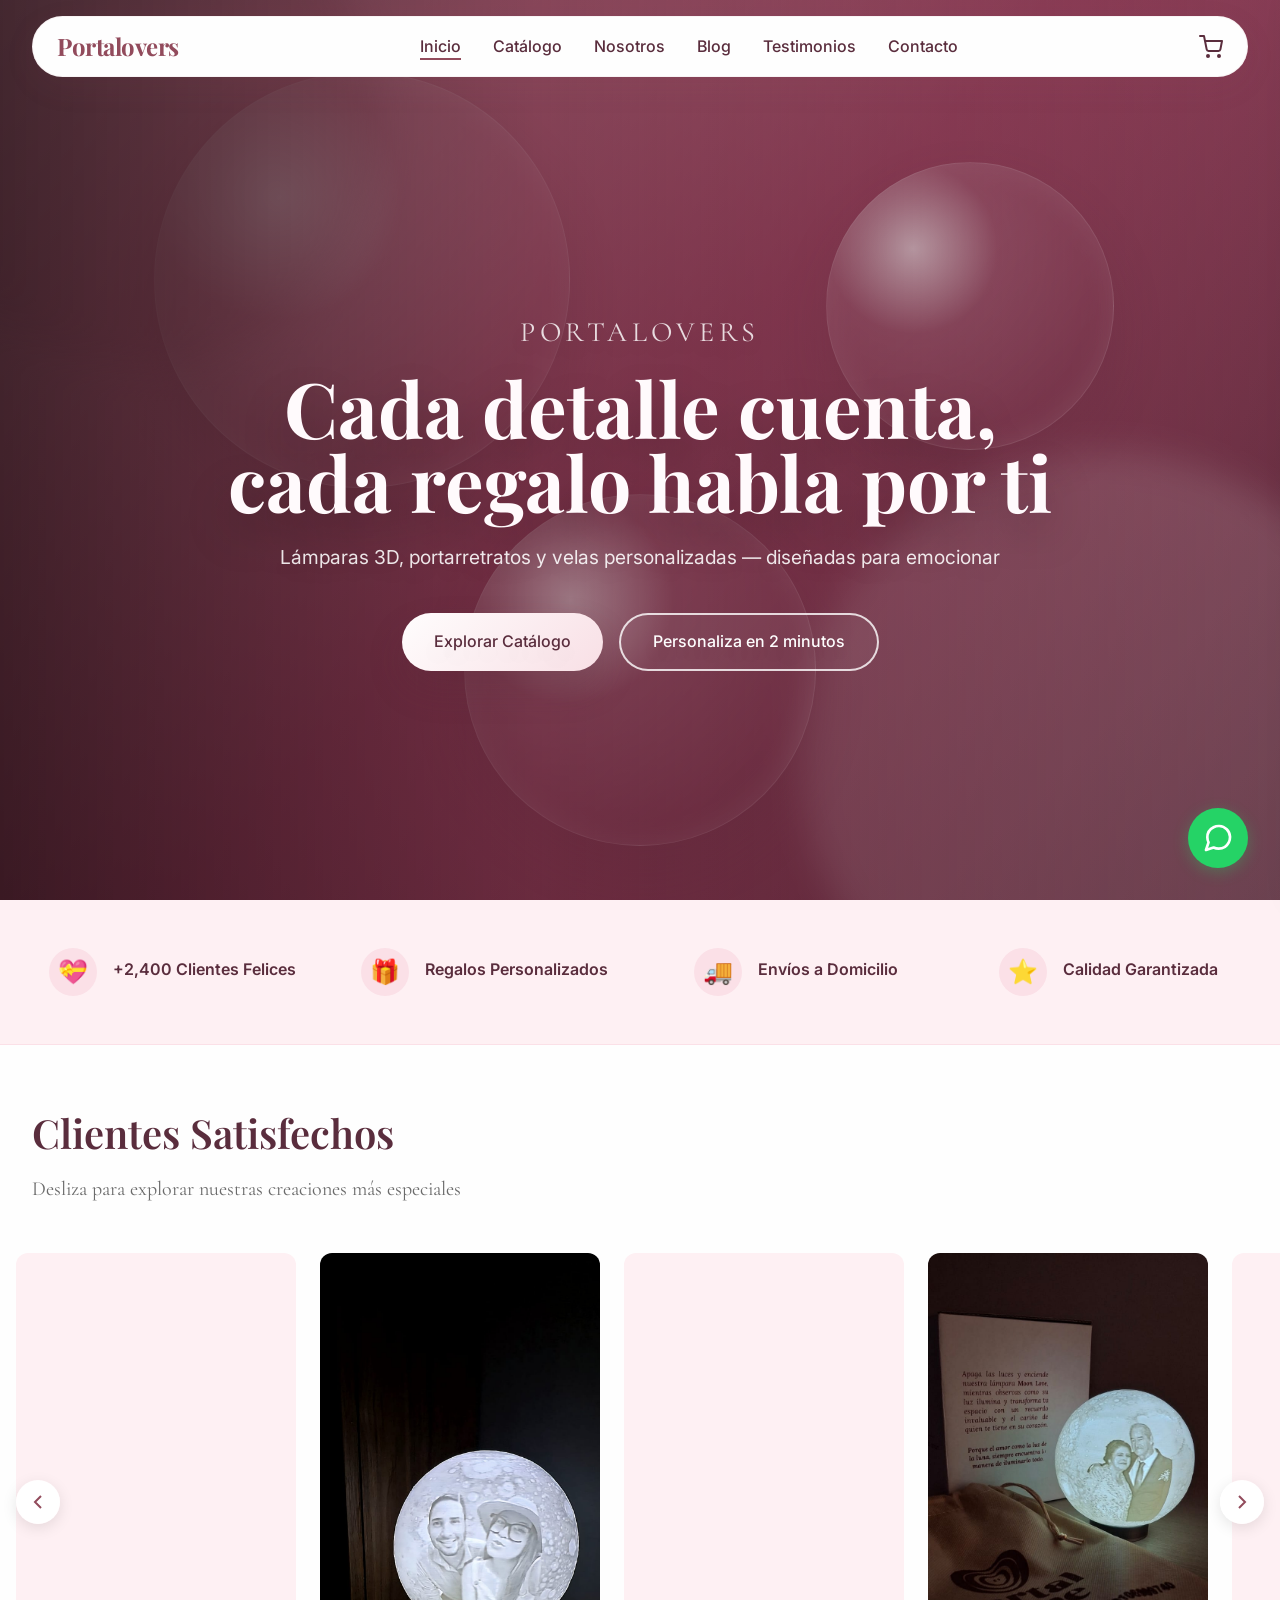
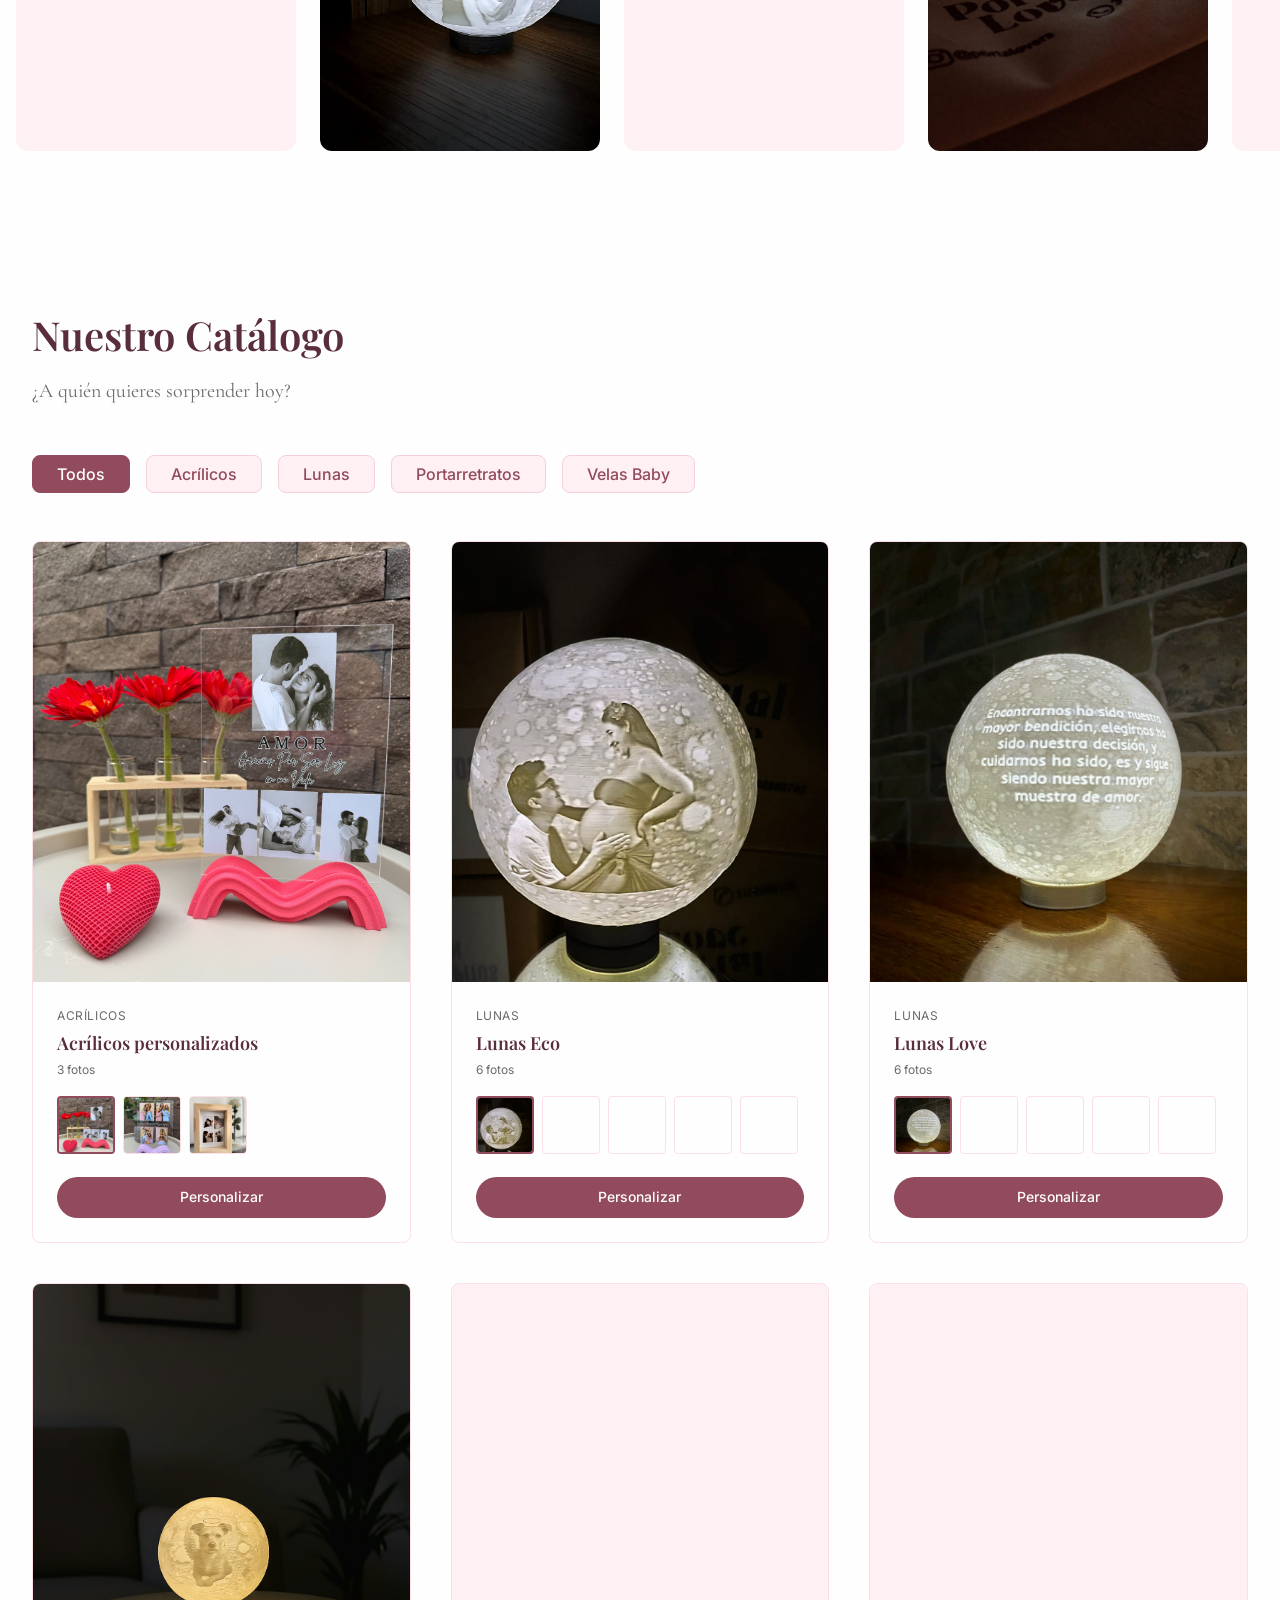
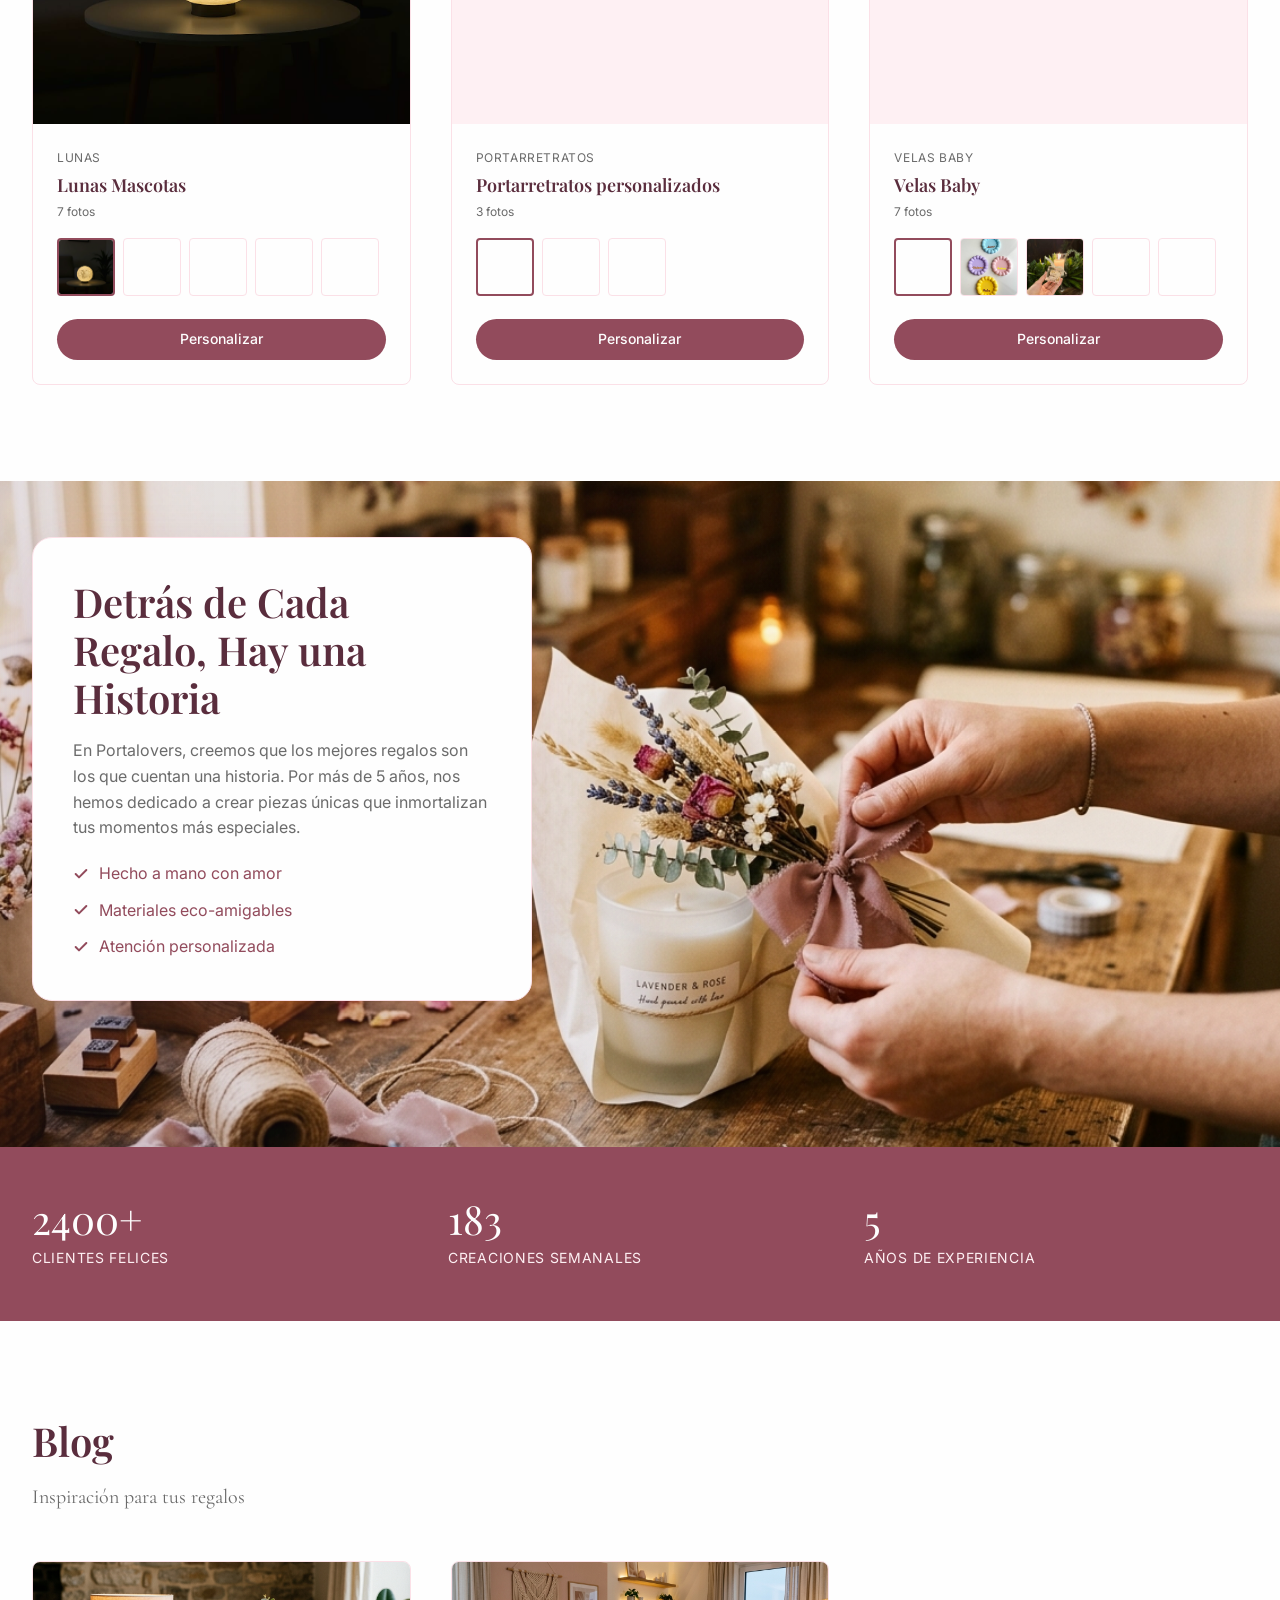
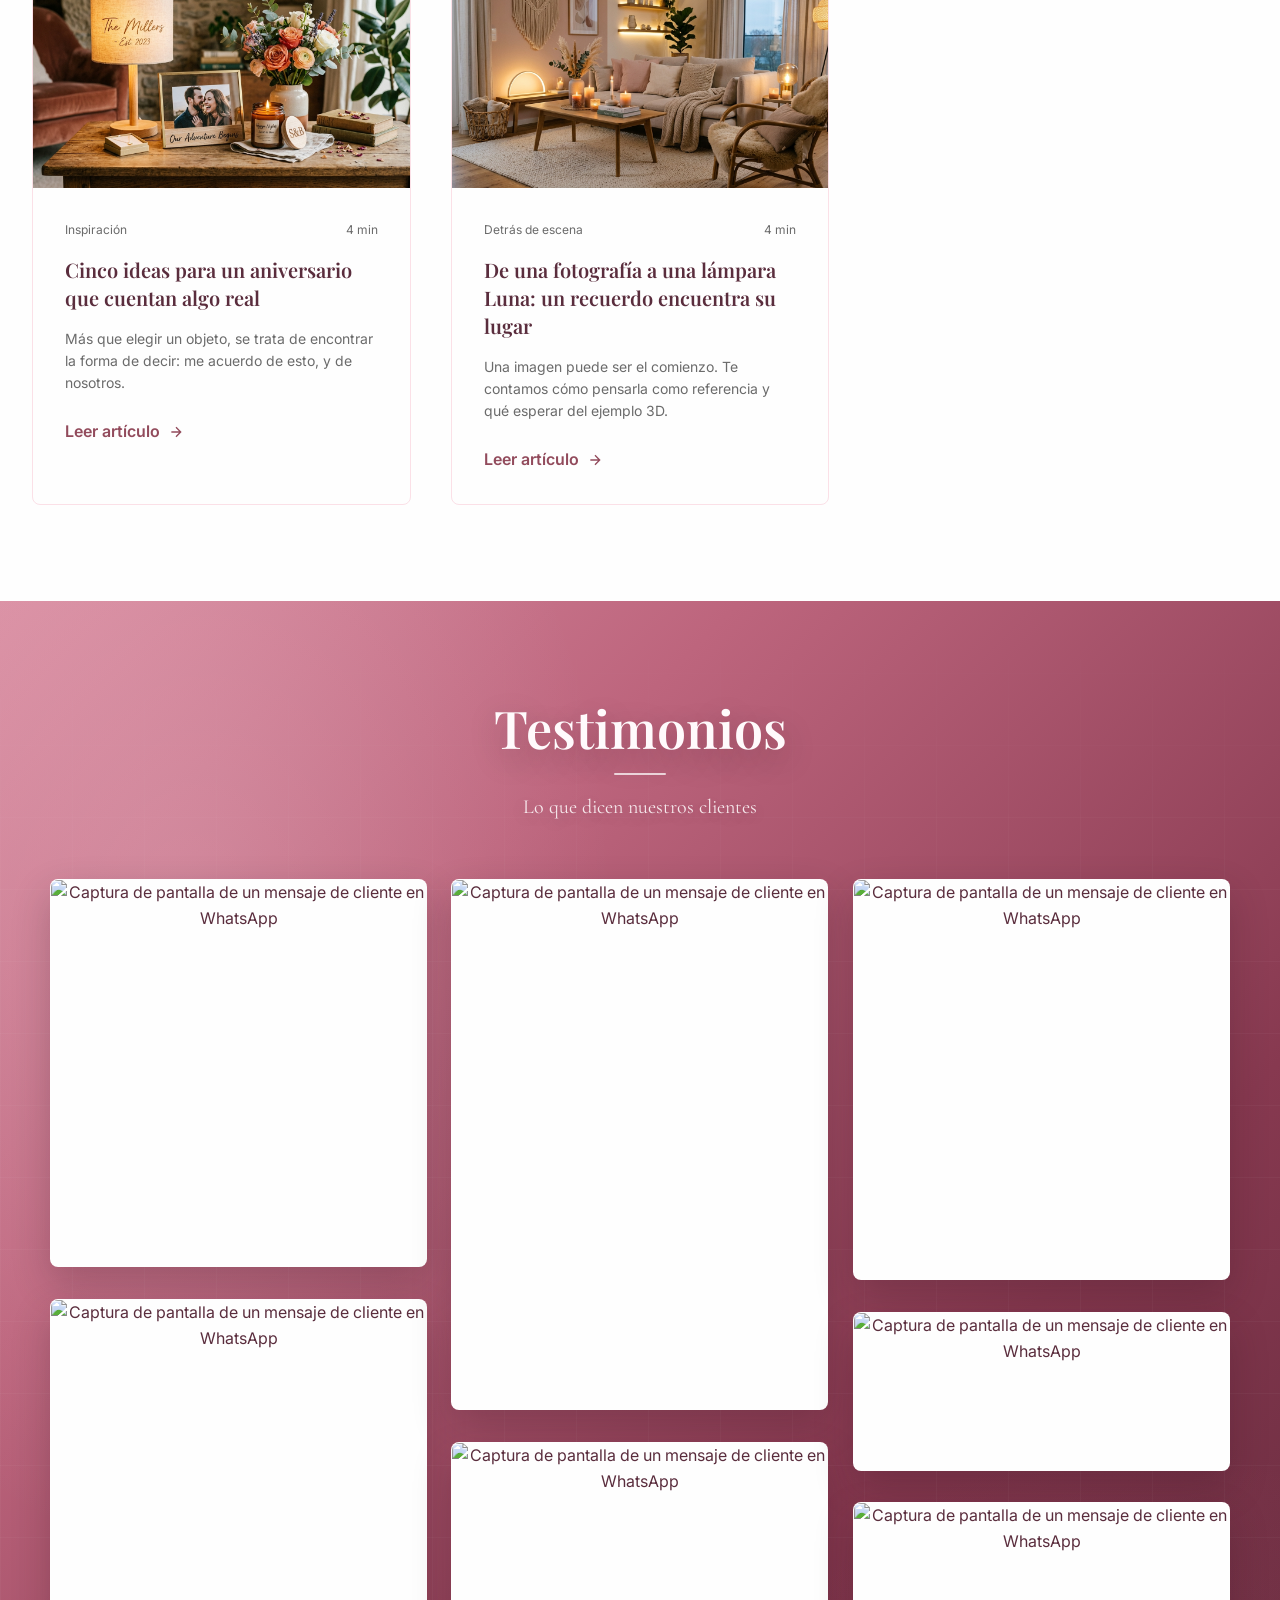
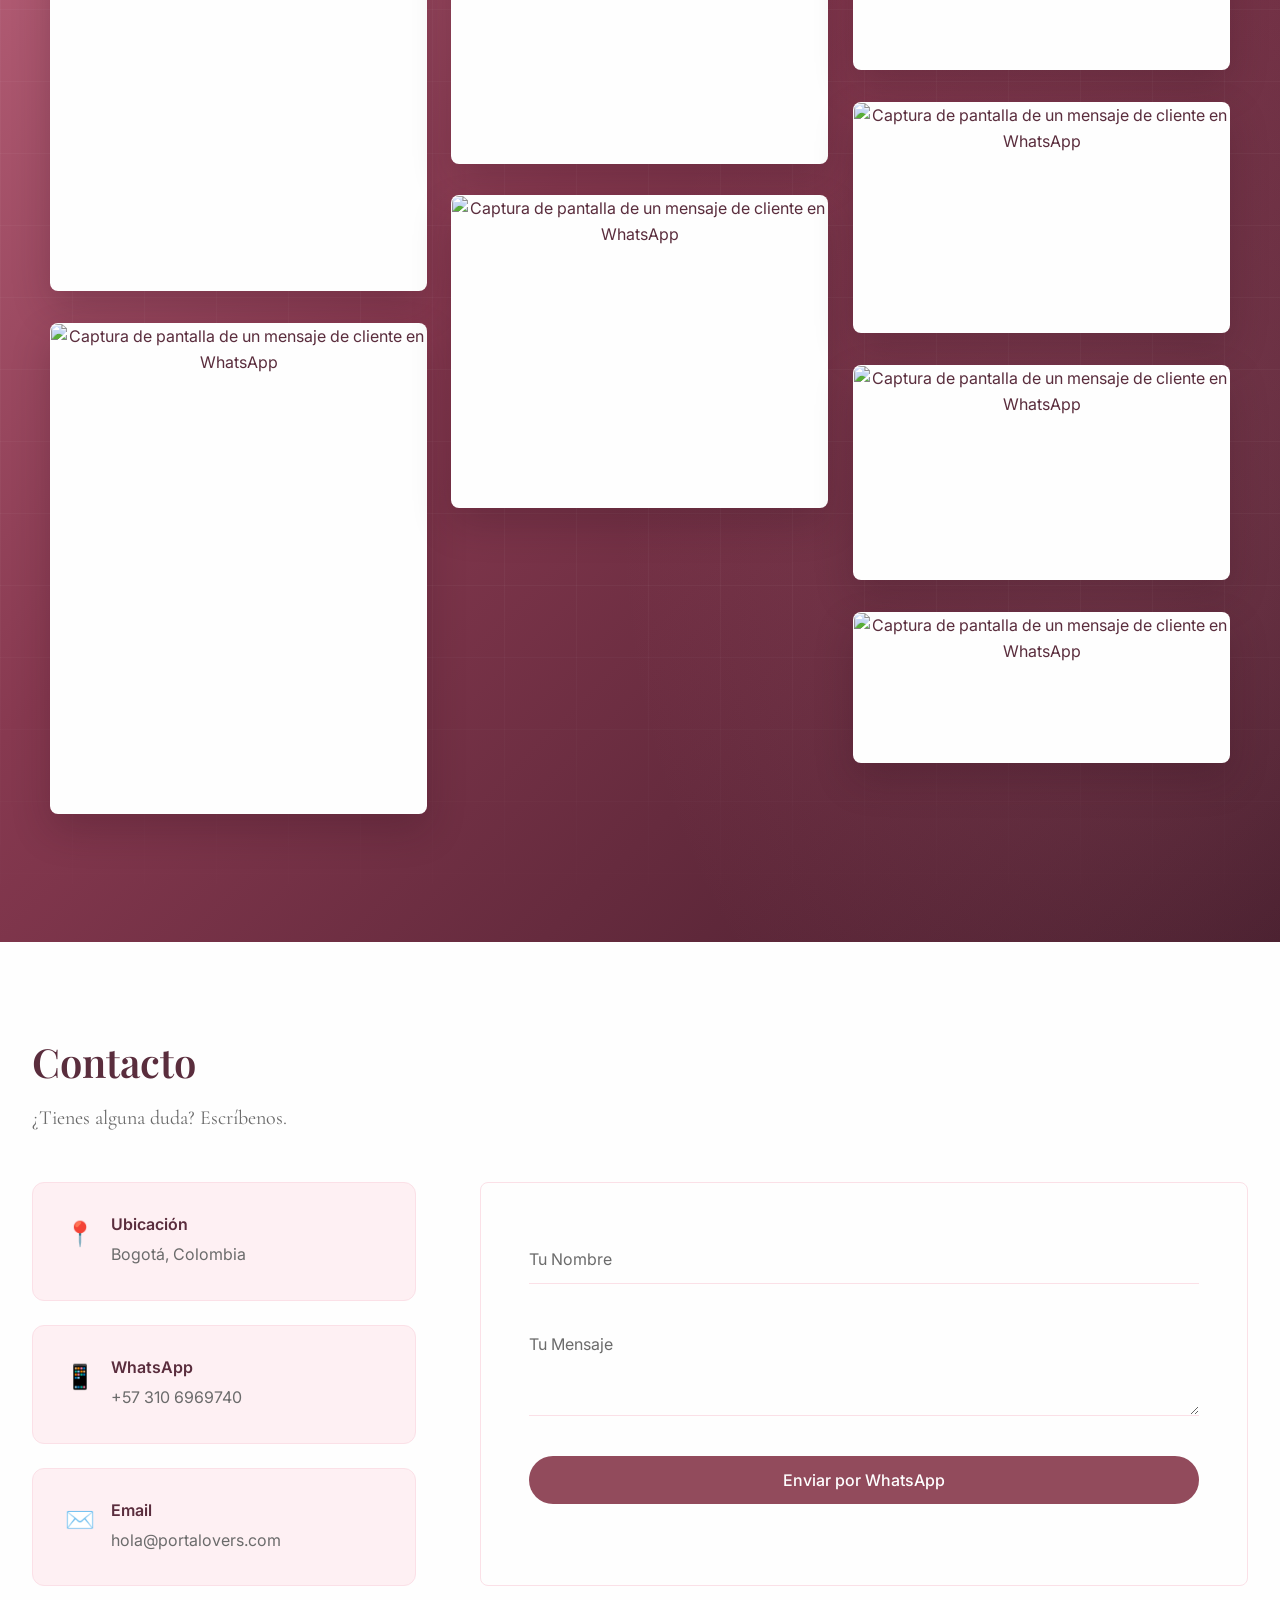
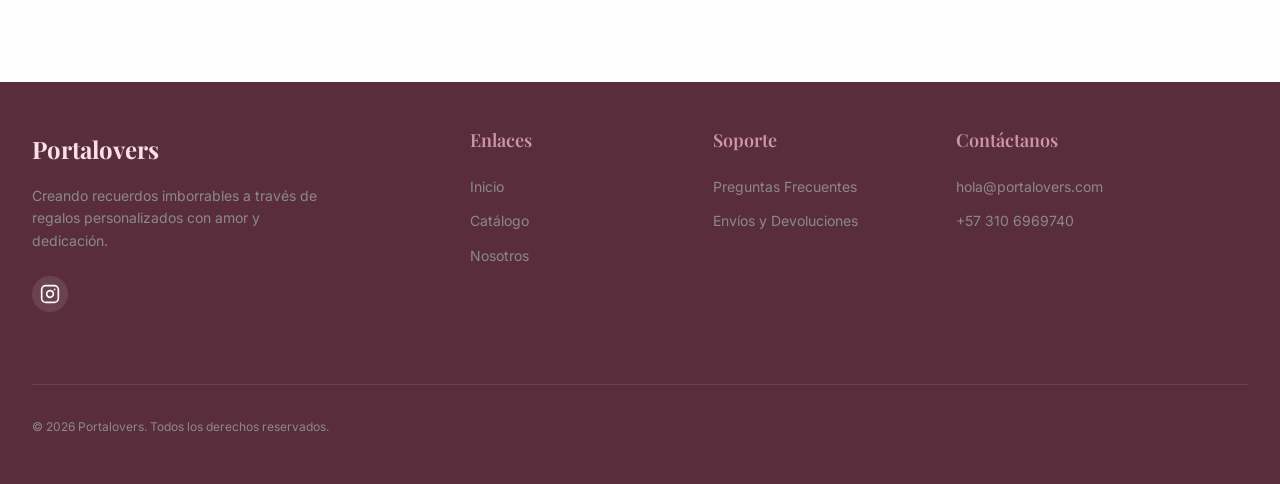
==== personalizar.html @ 521efefe "first commit" ====
<!DOCTYPE html>
<html lang="es">
<head>
  <meta charset="UTF-8">
  <meta name="viewport" content="width=device-width, initial-scale=1.0">
  <title>Personalizar tu Regalo | Portalovers</title>
  <link rel="preconnect" href="https://fonts.googleapis.com">
  <link rel="preconnect" href="https://fonts.gstatic.com" crossorigin>
  <link rel="stylesheet" href="css/styles.css">
  <script type="importmap">
    {
      "imports": {
        "three": "https://cdn.jsdelivr.net/npm/three@0.160.0/build/three.module.js",
        "three/addons/": "https://cdn.jsdelivr.net/npm/three@0.160.0/examples/jsm/"
      }
    }
  </script>
</head>
<body>
  <header class="header scrolled personalize-header-bar">
    <div class="container header-container">
      <a href="index.html" class="logo">Portalovers</a>
      <nav class="nav-menu" id="primaryNavigation" aria-label="Navegación principal">
        <ul class="nav-links">
          <li><a href="index.html#inicio" class="nav-link">Inicio</a></li>
          <li><a href="index.html#catalogo" class="nav-link">Catálogo</a></li>
        </ul>
      </nav>
      <div class="header-actions">
        <button class="cart-icon" id="cartIcon" type="button" aria-label="Ver carrito">
          <svg width="24" height="24" viewBox="0 0 24 24" fill="none" stroke="currentColor" stroke-width="2" stroke-linecap="round" stroke-linejoin="round"><circle cx="9" cy="21" r="1"/><circle cx="20" cy="21" r="1"/><path d="M1 1h4l2.68 13.39a2 2 0 0 0 2 1.61h9.72a2 2 0 0 0 2-1.61L23 6H6"/></svg>
          <span class="cart-badge" id="cartBadge" style="display: none;">0</span>
        </button>
        <button class="menu-toggle" aria-label="Menú" aria-controls="primaryNavigation" aria-expanded="false">
          <svg width="24" height="24" viewBox="0 0 24 24" fill="none" stroke="currentColor" stroke-width="2" stroke-linecap="round" stroke-linejoin="round"><line x1="3" y1="12" x2="21" y2="12"></line><line x1="3" y1="6" x2="21" y2="6"></line><line x1="3" y1="18" x2="21" y2="18"></line></svg>
        </button>
      </div>
    </div>
  </header>

  <main class="personalize-page">
    <div class="personalize-container">
      <a href="index.html#catalogo" class="back-link">
        <svg width="20" height="20" viewBox="0 0 24 24" fill="none" stroke="currentColor" stroke-width="2"><path d="M19 12H5M12 19l-7-7 7-7"/></svg>
        Volver al catálogo
      </a>

      <div class="personalize-header">
        <h1>Personaliza tu Regalo</h1>
        <p>Haz que tu detalle sea único e inolvidable</p>
      </div>

      <div class="personalize-grid">
        <!-- Left: Product Preview -->
        <div class="preview-column">
          <div class="preview-card">
            <div class="preview-image">
              <img id="previewProductImg" src="" alt="">
              <div class="preview-custom-overlay" id="previewOverlay" style="display:none">
                <div class="preview-custom-phrase" id="previewPhrase"></div>
                <div class="preview-custom-song" id="previewSong"></div>
              </div>
            </div>
            <div class="preview-info">
              <h2 class="preview-name" id="previewName">Producto</h2>
              <div class="preview-price" id="previewPrice">$0</div>
            </div>
          </div>
        </div>

        <!-- Right: Customization Form -->
        <div class="customize-form">
          <h2>Hazlo especial</h2>
          <p class="form-subtitle">Completa los detalles para crear un regalo único</p>

          <!-- Step 1: Upload Image -->
          <div class="customize-step">
            <div class="step-label">
              <span class="step-number">1</span>
              <span>Imagen de referencia</span>
            </div>
            <div class="upload-area" id="uploadArea" role="button" tabindex="0" aria-controls="imageInput" aria-describedby="uploadFeedback">
              <svg viewBox="0 0 24 24" fill="none" stroke="currentColor" stroke-width="2" stroke-linecap="round" stroke-linejoin="round"><path d="M21 15v4a2 2 0 0 1-2 2H5a2 2 0 0 1-2-2v-4"></path><polyline points="17 8 12 3 7 8"></polyline><line x1="12" y1="3" x2="12" y2="15"></line></svg>
              <p>Arrastra tu imagen aquí o <span class="upload-cta">haz clic para seleccionar</span></p>
              <input type="file" id="imageInput" accept=".jpg,.jpeg,.png,.webp,image/jpeg,image/png,image/webp" hidden>
            </div>
            <div class="upload-preview" id="uploadPreview">
              <img id="uploadedImage" src="" alt="Imagen subida">
              <button class="replace-image" id="changeImage" type="button" aria-label="Cambiar imagen" title="Cambiar imagen">↻</button>
              <button class="remove-image" id="removeImage" type="button" aria-label="Eliminar imagen" title="Eliminar imagen">&times;</button>
            </div>
            <p class="step-hint" id="uploadFeedback" role="status" aria-live="polite">JPG, JPEG, PNG o WEBP. Máximo 5 MB. Se almacenará al agregar el producto.</p>
            <p class="step-hint upload-example-note" id="uploadExampleNote" hidden>La imagen que subas se utilizará para personalizar tu propia Luna. No cambia el modelo 3D de referencia.</p>
          </div>

          <div class="customize-step">
            <div class="step-label">
              <span class="step-number">2</span>
              <span>Audio de referencia</span>
            </div>
            <div class="upload-area audio-upload-area" id="audioUploadArea" role="button" tabindex="0" aria-controls="audioInput" aria-describedby="audioFeedback">
              <svg viewBox="0 0 24 24" fill="none" stroke="currentColor" stroke-width="2" stroke-linecap="round" stroke-linejoin="round"><path d="M9 18V5l12-2v13"></path><circle cx="6" cy="18" r="3"></circle><circle cx="18" cy="16" r="3"></circle></svg>
              <p>Haz clic para seleccionar un archivo de audio</p>
              <input type="file" id="audioInput" accept=".mp3,.wav,.m4a,.ogg,audio/mpeg,audio/wav,audio/mp4,audio/ogg" hidden>
            </div>
            <div class="audio-reference-preview" id="audioPreview" hidden>
              <div class="audio-file-details">
                <span class="audio-file-name" id="audioFileName"></span>
                <span class="audio-file-size" id="audioFileSize"></span>
              </div>
              <audio id="audioPlayer" controls preload="metadata"></audio>
              <div class="reference-file-actions">
                <button class="reference-file-button" id="changeAudio" type="button">Cambiar audio</button>
                <button class="reference-file-button" id="removeAudio" type="button">Eliminar</button>
              </div>
            </div>
            <p class="step-hint" id="audioFeedback" role="status" aria-live="polite">MP3, WAV, M4A u OGG. Máximo 15 MB. Se almacenará al agregar el producto.</p>
          </div>

          <!-- Step 2: Dedication Phrase -->
          <div class="customize-step">
            <div class="step-label">
              <span class="step-number">3</span>
              <span>Escribe tu dedicatoria</span>
            </div>
            <textarea class="phrase-input" id="phraseInput" placeholder="Escribe esa frase que quieres que quede grabada para siempre..." maxlength="150"></textarea>
            <div class="phrase-counter"><span id="phraseCount">0</span>/150</div>
          </div>

          <!-- Step 3: Song -->
          <div class="customize-step">
            <div class="step-label">
              <span class="step-number">4</span>
              <span>Canción de dedicatoria</span>
            </div>
            <div class="song-input-wrapper">
              <svg viewBox="0 0 24 24" fill="none" stroke="currentColor" stroke-width="2" stroke-linecap="round" stroke-linejoin="round"><path d="M9 18V5l12-2v13"></path><circle cx="6" cy="18" r="3"></circle><circle cx="18" cy="16" r="3"></circle></svg>
              <input type="text" class="song-input" id="songInput" placeholder="Nombre de la canción o link de Spotify">
            </div>
            <p class="step-hint">La canción que los define. Escribe el nombre o pega un enlace.</p>
          </div>

          <!-- Step 4: Quantity -->
          <div class="customize-step">
            <div class="step-label">
              <span class="step-number">5</span>
              <span>Cantidad</span>
            </div>
            <div class="qty-selector">
              <button class="qty-btn" id="qtyMinus">−</button>
              <span class="qty-value" id="qtyValue">1</span>
              <button class="qty-btn" id="qtyPlus">+</button>
            </div>
          </div>

          <!-- Add to Cart -->
          <button class="btn-add-cart" id="addToCartBtn">
            🛒 Agregar al Carrito
          </button>
          <p class="step-hint order-feedback" id="orderFeedback" role="status" aria-live="polite"></p>
        </div>
      </div>

      <section class="luna-showcase" id="lunaShowcase" aria-labelledby="lunaShowcaseTitle" hidden>
        <h2 id="lunaShowcaseTitle">Así convertimos un diseño en una Lámpara Luna</h2>
        <p class="luna-showcase-intro">Este modelo es un ejemplo de referencia. La imagen de tu pedido se utiliza para personalizar tu propia Luna y no modifica esta demostración.</p>
        <figure class="luna-model-figure">
          <model-viewer id="lunaModel" alt="Ejemplo de Lámpara Luna personalizada" camera-controls touch-action="pan-y" interaction-prompt="auto" loading="lazy" exposure="0.7" hidden></model-viewer>
          <div class="luna-stl-viewer" id="lunaStlViewer" hidden></div>
          <figcaption>Modelo 3D de referencia</figcaption>
        </figure>
        <figure class="luna-design-figure">
          <h3>Diseño utilizado para crear esta Luna</h3>
          <img id="lunaReferenceImage" alt="Diseño utilizado en el ejemplo de Lámpara Luna" loading="lazy">
        </figure>
      </section>
    </div>
  </main>

  <!-- Cart Sidebar -->
  <div id="cart-sidebar"></div>

  <script src="js/cloudinary-config.js"></script>
  <script src="js/cart.js"></script>
  <script src="js/catalog-data.js"></script>
  <script src="js/personalizar.js"></script>
</body>
</html>
---- css/styles.css ----
@import url('https://fonts.googleapis.com/css2?family=Cormorant+Garamond:ital,wght@0,400;0,500;0,600;0,700;1,400;1,500;1,600;1,700&family=Inter:wght@300;400;500;600;700&family=Playfair+Display:ital,wght@0,400;0,500;0,600;0,700;0,800;1,400;1,500;1,600;1,700&display=swap');

/* ==========================================================================
   1. CSS RESET & BASE
   ========================================================================== */
:root {
  /* Colors */
  --primary: #cd96a2;
  --primary-light: #e0b5bd;
  --primary-dark: #924b5c;
  --secondary: #fbe0e7;
  --secondary-light: #fef0f3;
  --accent: #a4324d;
  --dark: #5a2d3d;
  --dark-light: #924b5c;
  --light: #fbe0e7;
  --light-alt: #f5d0da;
  --white: #fefefe;
  --muted: #6b6b6b;
  --muted-light: #8a8a8a;

  /* Utilities */
  --shadow: rgba(146, 75, 92, 0.08);
  --shadow-strong: rgba(146, 75, 92, 0.15);
  --gradient-overlay: linear-gradient(180deg, rgba(42, 42, 42, 0.15) 0%, rgba(42, 42, 42, 0.75) 100%);

  /* Typography */
  --font-heading: 'Playfair Display', serif;
  --font-body: 'Inter', sans-serif;
  --font-accent: 'Cormorant Garamond', serif;

  /* Font Sizes */
  --text-xs: 0.75rem;
  --text-sm: 0.875rem;
  --text-base: 1rem;
  --text-lg: 1.125rem;
  --text-xl: 1.25rem;
  --text-2xl: 1.5rem;
  --text-3xl: 2rem;
  --text-4xl: 2.5rem;
  --text-5xl: 3.5rem;

  /* Layout */
  --container-max: 1280px;
  --container-padding: 2rem;

  /* Border Radius */
  --radius-sm: 4px;
  --radius-md: 8px;
  --radius-lg: 12px;
  --radius-xl: 20px;
  --radius-full: 9999px;

  /* Animations */
  --transition-base: 0.35s ease;
  --transition-reveal: 0.6s cubic-bezier(0.25, 0.1, 0.25, 1);
}

*, *::before, *::after {
  box-sizing: border-box;
  margin: 0;
  padding: 0;
}

html {
  font-size: 16px;
  scroll-behavior: smooth;
  scroll-padding-top: 6rem;
}

body {
  font-family: var(--font-body);
  color: var(--dark);
  background-color: var(--white);
  line-height: 1.6;
  overflow-x: hidden;
  -webkit-font-smoothing: antialiased;
  -moz-osx-font-smoothing: grayscale;
}

h1, h2, h3, h4, h5, h6 {
  font-family: var(--font-heading);
  font-weight: 600;
  line-height: 1.2;
  color: var(--dark);
  margin-bottom: 1rem;
}

p {
  margin-bottom: 1rem;
}

a {
  color: inherit;
  text-decoration: none;
  transition: color var(--transition-base);
}

img {
  max-width: 100%;
  height: auto;
  display: block;
}

ul, ol {
  list-style: none;
}

button, input, select, textarea {
  font-family: inherit;
  font-size: inherit;
  color: inherit;
  border: none;
  background: none;
}

button {
  cursor: pointer;
}

/* ==========================================================================
   2. TYPOGRAPHY UTILITIES
   ========================================================================== */
.font-heading { font-family: var(--font-heading); }
.font-body { font-family: var(--font-body); }
.font-accent { font-family: var(--font-accent); font-style: italic; }

.text-primary { color: var(--primary); }
.text-primary-dark { color: var(--primary-dark); }
.text-accent { color: var(--accent); }
.text-muted { color: var(--muted); }
.text-white { color: var(--white); }

.text-center { text-align: center; }
.text-left { text-align: left; }
.text-right { text-align: right; }

/* ==========================================================================
   3. FOCUS STATES
   ========================================================================== */
:focus-visible {
  outline: 2px solid var(--primary);
  outline-offset: 2px;
}

/* ==========================================================================
   4. CUSTOM SCROLLBAR
   ========================================================================== */
::-webkit-scrollbar {
  width: 8px;
}
::-webkit-scrollbar-track {
  background: var(--secondary-light);
}
::-webkit-scrollbar-thumb {
  background: var(--primary-light);
  border-radius: var(--radius-md);
}
::-webkit-scrollbar-thumb:hover {
  background: var(--primary);
}

/* ==========================================================================
   5. CONTAINER
   ========================================================================== */
.container {
  max-width: var(--container-max);
  margin: 0 auto;
  padding: 0 var(--container-padding);
}

/* ==========================================================================
   6. PRELOADER
   ========================================================================== */
.preloader {
  position: fixed;
  inset: 0;
  background: var(--white);
  z-index: 9999;
  display: flex;
  align-items: center;
  justify-content: center;
  transition: opacity 0.8s ease, visibility 0.8s ease;
}
.preloader.fade-out {
  opacity: 0;
  visibility: hidden;
}
.loader-brand {
  font-family: var(--font-heading);
  font-size: var(--text-3xl);
  color: var(--primary-dark);
  letter-spacing: 0.1em;
  animation: gentle-spacing 2s ease-in-out infinite alternate;
}
@keyframes gentle-spacing {
  0% { letter-spacing: 0.1em; opacity: 0.8; }
  100% { letter-spacing: 0.2em; opacity: 1; }
}

/* ==========================================================================
   7. BUTTONS
   ========================================================================== */
.btn {
  display: inline-flex;
  align-items: center;
  justify-content: center;
  padding: 0.875rem 2rem;
  border-radius: var(--radius-full);
  font-weight: 500;
  font-size: var(--text-base);
  text-align: center;
  transition: all var(--transition-base);
  gap: 0.5rem;
}

.btn:hover {
  transform: translateY(-2px);
}
.btn:active { transform: translateY(0) scale(0.98); }

.btn-primary {
  background-color: var(--primary-dark);
  color: var(--white);
  box-shadow: none;
}
.btn-primary:hover {
  background-color: var(--dark-light);
  box-shadow: none;
}

.btn-accent { background-color: var(--accent); color: var(--white); }
.btn-accent:hover { background-color: var(--dark-light); }

.btn-outline {
  border: 2px solid var(--primary-dark);
  color: var(--primary-dark);
  background: transparent;
}
.btn-outline:hover { background: var(--primary-dark); color: var(--white); }

.btn-whatsapp {
  background-color: #25D366;
  color: var(--white);
  box-shadow: 0 4px 15px rgba(37, 211, 102, 0.2);
}
.btn-whatsapp:hover {
  background-color: #128C7E;
  box-shadow: 0 6px 20px rgba(37, 211, 102, 0.3);
}

.header {
  position: fixed;
  top: 1rem;
  left: 0;
  width: 100%;
  z-index: 1000;
  padding: 0 2rem;
  transition: background-color var(--transition-base), padding var(--transition-base), transform 0.42s cubic-bezier(0.22, 1, 0.36, 1);
  background: transparent;
  will-change: transform;
}
.header > .container {
  position: relative;
  width: 100%;
  max-width: 1480px;
  padding: 0.65rem 1.5rem;
  border: 1px solid rgba(146, 75, 92, 0.06);
  border-radius: var(--radius-full);
  background: var(--white);
  box-shadow: 0 10px 32px var(--shadow);
  transition: padding var(--transition-base), box-shadow var(--transition-base), background-color var(--transition-base);
}
.header.scrolled {
  padding-top: 0;
  padding-bottom: 0;
  background: transparent;
  backdrop-filter: none;
  box-shadow: none;
}
.header.header-hidden { transform: translate3d(0, -110%, 0); }
.header.header-hidden:focus-within { transform: translate3d(0, 0, 0); }
.header.scrolled > .container { box-shadow: 0 8px 28px var(--shadow); }
.header-container {
  display: flex;
  align-items: center;
  justify-content: space-between;
}
.logo {
  font-family: var(--font-heading);
  font-size: var(--text-2xl);
  font-weight: 700;
  color: var(--primary-dark);
  letter-spacing: -0.02em;
}
.nav-links {
  display: flex;
  gap: 2rem;
  align-items: center;
}
.nav-link {
  font-weight: 500;
  color: var(--dark);
  position: relative;
}
.nav-link::after {
  content: '';
  position: absolute;
  bottom: -4px;
  left: 0;
  width: 0;
  height: 2px;
  background: var(--primary-dark);
  transition: width var(--transition-base);
}
.nav-link:hover::after, .nav-link.active::after {
  width: 100%;
}
.nav-link:focus-visible { outline-offset: 6px; }

.header-actions {
  display: flex;
  align-items: center;
  gap: 1.5rem;
}
.menu-toggle {
  display: none;
  align-items: center;
  justify-content: center;
  width: 44px;
  height: 44px;
  border-radius: 50%;
  color: var(--primary-dark);
}
.menu-toggle:hover { background: var(--secondary-light); }
.menu-toggle svg { transition: transform var(--transition-base); }
.menu-toggle.active svg { transform: rotate(90deg); }
.menu-open { overflow: hidden; }

/* ==========================================================================
   9. CART ICON
   ========================================================================== */
.cart-icon {
  position: relative;
  cursor: pointer;
  display: flex;
  align-items: center;
  justify-content: center;
  color: var(--dark);
  transition: color var(--transition-base);
}
.cart-icon:hover {
  color: var(--primary-dark);
}
.cart-badge {
  position: absolute;
  top: -8px;
  right: -8px;
  background-color: var(--accent);
  color: var(--white);
  font-size: 0.7rem;
  font-weight: 700;
  width: 18px;
  height: 18px;
  border-radius: 50%;
  display: flex;
  align-items: center;
  justify-content: center;
}

/* ==========================================================================
   10. HERO SECTION
   ========================================================================== */
.hero {
  position: relative;
  min-height: 100vh;
  display: flex;
  align-items: center;
  justify-content: center;
  padding-top: 80px;
  overflow: hidden;
  background: linear-gradient(135deg, #e9b8c6 0%, #c77b90 23%, #9c4561 49%, #4f2332 100%);
  isolation: isolate;
}
.hero::before,
.hero::after {
  content: "";
  position: absolute;
  border-radius: 50%;
  filter: blur(18px);
  opacity: 0.9;
  pointer-events: none;
  animation: ambientFloat 16s ease-in-out infinite alternate;
}
.hero::before {
  width: 38rem;
  height: 38rem;
  right: -8rem;
  bottom: -10rem;
  background: rgba(255, 255, 255, 0.18);
}
.hero::after {
  width: 30rem;
  height: 30rem;
  left: -6rem;
  top: -7rem;
  background: rgba(166, 90, 110, 0.3);
  animation-delay: 2s;
}
.hero-ambient {
  position: absolute;
  inset: 0;
  z-index: 0;
  pointer-events: none;
}
.orb {
  position: absolute;
  border-radius: 50%;
  border: 1px solid rgba(255, 255, 255, 0.18);
  background: radial-gradient(circle at 30% 30%, rgba(255,255,255,0.8), rgba(255,255,255,0.12) 30%, rgba(255,255,255,0.02) 70%, transparent 100%);
  box-shadow: inset 0 0 30px rgba(255,255,255,0.12), 0 25px 50px rgba(90, 45, 61, 0.2);
  backdrop-filter: blur(8px);
  animation: orbFloat 16s ease-in-out infinite alternate;
}
.orb-one {
  width: 26rem;
  height: 26rem;
  top: 8%;
  left: 12%;
}
.orb-two {
  width: 18rem;
  height: 18rem;
  right: 13%;
  top: 18%;
  animation-delay: 1.3s;
}
.orb-three {
  width: 22rem;
  height: 22rem;
  left: 50%;
  bottom: 6%;
  transform: translateX(-50%);
  animation-delay: 2.7s;
}
.hero-bg {
  position: absolute;
  inset: 0;
  z-index: 0;
}
.hero-bg img {
  width: 100%;
  height: 100%;
  object-fit: cover;
}
.hero-overlay {
  position: absolute;
  inset: 0;
  background: linear-gradient(90deg, rgba(30, 10, 16, 0.8) 0%, rgba(86, 31, 48, 0.55) 42%, rgba(108, 52, 70, 0.22) 100%);
  z-index: 1;
}
.hero-content {
  position: relative;
  z-index: 2;
  text-align: center;
  color: var(--white);
  max-width: 920px;
  padding: 0 1rem;
  transform-style: preserve-3d;
  perspective: 1200px;
  transition: transform 0.2s ease-out;
  text-shadow: 0 10px 25px rgba(26, 12, 18, 0.12);
}
.hero-content > * {
  animation: hero-enter 700ms cubic-bezier(0.22, 1, 0.36, 1) both;
}
.hero-content > :nth-child(2) { animation-delay: 90ms; }
.hero-content > :nth-child(3) { animation-delay: 180ms; }
.hero-content > :nth-child(4) { animation-delay: 270ms; }
@keyframes hero-enter {
  from {
    opacity: 0;
    filter: blur(10px);
    transform: translate3d(0, 28px, -30px) scale(0.97);
  }
  to {
    opacity: 1;
    filter: blur(0);
    transform: translate3d(0, 0, 0) scale(1);
  }
}
@keyframes ambientFloat {
  0% { transform: translate3d(0, 0, 0) scale(0.96); }
  100% { transform: translate3d(-18px, 20px, 0) scale(1.08); }
}
@keyframes orbFloat {
  0% { transform: translate3d(0, 0, 0) scale(0.94); }
  100% { transform: translate3d(24px, -18px, 0) scale(1.06); }
}
.hero-subtitle {
  font-family: var(--font-accent);
  font-size: clamp(1.75rem, 2vw, 2.5rem);
  letter-spacing: 0.16em;
  text-transform: uppercase;
  margin-bottom: 1rem;
  display: block;
  color: rgba(255, 255, 255, 0.82);
}
.hero-title {
  font-size: clamp(3rem, 6vw, 6rem);
  font-weight: 700;
  color: #fffafc;
  margin-bottom: 1.5rem;
  line-height: 0.96;
  text-shadow: 0 20px 45px rgba(38, 16, 24, 0.28);
}
.hero-desc {
  max-width: 720px;
  margin: 0 auto 2.5rem;
  font-size: clamp(1.05rem, 1.5vw, 1.4rem);
  color: rgba(255, 255, 255, 0.88);
  font-weight: 400;
}
.hero-actions {
  display: flex;
  gap: 1rem;
  justify-content: center;
  flex-wrap: wrap;
}
.hero .btn-primary {
  background: linear-gradient(135deg, #fffdfd 0%, #f8dfe5 100%);
  color: var(--dark);
  box-shadow: 0 18px 35px rgba(90, 45, 61, 0.22);
}
.hero .btn-primary:hover {
  background: linear-gradient(135deg, #ffffff 0%, #ffe3eb 100%);
  box-shadow: 0 22px 42px rgba(90, 45, 61, 0.28);
}
.hero .btn-outline {
  background: rgba(255, 255, 255, 0.05);
  border-color: rgba(255, 255, 255, 0.8);
  color: var(--white);
  backdrop-filter: blur(10px);
}
.hero .btn-outline:hover {
  background: rgba(255, 255, 255, 0.12);
  color: var(--white);
  border-color: rgba(255, 255, 255, 1);
}
@media (prefers-reduced-motion: reduce) {
  .hero::before,
  .hero::after,
  .orb,
  .hero-content > * {
    animation: none;
  }
}

/* ==========================================================================
   11. PROMO BANNER
   ========================================================================== */
.promo-banner {
  background-color: var(--accent);
  color: var(--white);
  text-align: center;
  padding: 0.75rem;
  font-size: var(--text-sm);
  font-weight: 500;
  letter-spacing: 0.05em;
  position: relative;
  z-index: 10;
}
.promo-banner p {
  margin: 0;
}

/* ==========================================================================
   12. TRUST BAR
   ========================================================================== */
.trust-bar {
  background-color: var(--secondary-light);
  padding: 3rem 0;
  border-bottom: 1px solid var(--secondary);
}
.trust-grid {
  display: grid;
  grid-template-columns: repeat(auto-fit, minmax(250px, 1fr));
  gap: 2rem;
}
.trust-item {
  display: flex;
  align-items: center;
  gap: 1rem;
  justify-content: center;
}
.trust-icon {
  width: 48px;
  height: 48px;
  border-radius: 50%;
  background: var(--secondary);
  color: var(--primary-dark);
  display: flex;
  align-items: center;
  justify-content: center;
  font-size: 1.5rem;
}
.trust-text h4 {
  margin: 0 0 0.25rem 0;
  font-family: var(--font-body);
  font-size: var(--text-base);
  color: var(--dark);
}
.trust-text p {
  margin: 0;
  font-size: var(--text-xs);
  color: var(--muted);
}

/* ==========================================================================
   13. CATALOG SECTION
   ========================================================================== */
.section {
  padding: 6rem 0;
}
.section-header {
  text-align: left;
  margin-bottom: 3rem;
}
.section-title {
  font-size: var(--text-4xl);
  color: var(--dark);
}
.section-subtitle {
  color: var(--muted);
  font-family: var(--font-accent);
  font-size: var(--text-xl);
}

.filters {
  display: flex;
  justify-content: flex-start;
  flex-wrap: wrap;
  gap: 1rem;
  margin-bottom: 3rem;
}
.filter-btn {
  padding: 0.5rem 1.5rem;
  border: 1px solid var(--light-alt);
  border-radius: var(--radius-md);
  background: var(--secondary-light);
  color: var(--dark-light);
  font-weight: 500;
  transition: all var(--transition-base);
}
.filter-btn:hover, .filter-btn.active {
  background: var(--primary-dark);
  color: var(--white);
  border-color: var(--primary-dark);
}
.luna-subcategories {
  display: flex;
  align-items: center;
  flex-wrap: wrap;
  gap: 0.6rem;
  margin: -1.5rem 0 2rem;
  padding: 1rem 1.25rem;
  border: 1px solid var(--secondary);
  border-radius: var(--radius-lg);
  background: var(--secondary-light);
  animation: hero-enter 300ms ease both;
}
.luna-subcategories[hidden] { display: none; }
.luna-subcategories-label { margin-right: 0.25rem; color: var(--muted); font-size: var(--text-sm); }
.luna-subcategories a {
  padding: 0.45rem 0.85rem;
  border: 1px solid var(--primary-light);
  border-radius: var(--radius-full);
  color: var(--primary-dark);
  font-size: var(--text-sm);
  transition: background-color var(--transition-base), color var(--transition-base), transform var(--transition-base);
}
.luna-subcategories a:hover { transform: translateY(-2px); background: var(--primary-dark); color: var(--white); }
.luna-subcategories a:focus-visible { outline-offset: 3px; }

.product-grid {
  display: grid;
  grid-template-columns: repeat(auto-fill, minmax(280px, 1fr));
  gap: 2.5rem;
}

/* ==========================================================================
   14. PRODUCT CARDS
   ========================================================================== */
.product-card {
  background: var(--white);
  border-radius: var(--radius-md);
  border: 1px solid var(--secondary);
  overflow: hidden;
  transition: transform var(--transition-base), opacity var(--transition-base), box-shadow var(--transition-base);
  position: relative;
}
.product-card:hover {
  transform: translateY(-4px);
}
.product-card:hover .product-image img {
  transform: scale(1.03);
}
.product-card:focus-within { transform: translateY(-4px); box-shadow: 0 12px 30px rgba(205, 150, 162, 0.2); }
.product-card:active { transform: translateY(-1px) scale(0.995); }
.collection-card { display: flex; flex-direction: column; }
.collection-image-frame {
  position: relative;
  aspect-ratio: 4 / 5;
  max-height: 440px;
  overflow: hidden;
  background: var(--secondary-light);
}
.collection-image {
  position: absolute;
  inset: 0;
  width: 100%;
  height: 100%;
  object-fit: cover;
  transition: transform 0.6s cubic-bezier(0.22, 1, 0.36, 1), opacity 0.25s ease;
}
.collection-card:hover .collection-image { transform: scale(1.025); }
.collection-info { display: flex; flex: 1; flex-direction: column; align-items: flex-start; }
.collection-photo-count { margin: -0.15rem 0 0.9rem; color: var(--muted); font-size: var(--text-xs); }
.collection-thumbnails {
  display: flex;
  width: 100%;
  gap: 0.5rem;
  margin: 0 0 1rem;
  padding: 0.15rem 0 0.4rem;
  overflow-x: auto;
  overscroll-behavior-x: contain;
  scrollbar-width: thin;
  scrollbar-color: var(--primary-light) transparent;
}
.collection-thumbnail {
  flex: 0 0 58px;
  width: 58px;
  aspect-ratio: 1;
  overflow: hidden;
  border: 1px solid var(--secondary);
  border-radius: var(--radius-sm);
  background: var(--white);
  transition: border-color var(--transition-base), transform var(--transition-base);
}
.collection-thumbnail:hover { transform: translateY(-2px); }
.collection-thumbnail[aria-pressed="true"] { border: 2px solid var(--primary-dark); }
.collection-thumbnail img { width: 100%; height: 100%; object-fit: cover; }
.collection-inquiry { width: 100%; margin-top: auto; }

.product-image {
  position: relative;
  padding-top: 100%;
  overflow: hidden;
  background: var(--secondary-light);
}
.product-image img {
  position: absolute;
  top: 0;
  left: 0;
  width: 100%;
  height: 100%;
  object-fit: cover;
  transition: transform 0.8s cubic-bezier(0.22, 1, 0.36, 1);
}

.product-tag {
  position: absolute;
  top: 1rem;
  left: 1rem;
  padding: 0.25rem 0.75rem;
  border-radius: var(--radius-full);
  font-size: var(--text-xs);
  font-weight: 600;
  color: var(--white);
  z-index: 2;
}
.product-tag.popular { background: var(--accent); }
.product-tag.new { background: var(--primary-dark); }

.product-info {
  padding: 1.5rem;
  text-align: left;
}
.product-category {
  font-size: var(--text-xs);
  color: var(--muted);
  text-transform: uppercase;
  letter-spacing: 0.05em;
  margin-bottom: 0.5rem;
  display: block;
}
.product-title {
  font-size: var(--text-lg);
  font-family: var(--font-heading);
  margin-bottom: 0.5rem;
}
.product-price {
  font-weight: 700;
  color: var(--primary-dark);
  font-size: var(--text-xl);
  margin-bottom: 1rem;
}

.btn-personalize {
  width: 100%;
  padding: 0.75rem;
  background: var(--secondary-light);
  color: var(--primary-dark);
  border: 1px solid var(--primary-light);
  border-radius: var(--radius-full);
  font-weight: 600;
  transition: all var(--transition-base);
  display: flex;
  align-items: center;
  justify-content: center;
  gap: 0.5rem;
}
.btn-personalize:hover {
  background: var(--primary-dark);
  color: var(--white);
  border-color: var(--primary-dark);
}

/* ==========================================================================
   15. ABOUT SECTION
   ========================================================================== */
.about {
  padding: 0;
  background-color: var(--secondary-light);
}
.about-story {
  position: relative;
  display: flex;
  align-items: flex-start;
  min-height: clamp(560px, 52vw, 720px);
  padding: 3.5rem 0;
  overflow: hidden;
}
.about-story-image {
  position: absolute;
  inset: 0;
  overflow: hidden;
  background: var(--secondary);
}
.about-story-image::after {
  position: absolute;
  inset: 0;
  content: '';
  background: linear-gradient(90deg, rgba(90, 45, 61, 0.16), transparent 72%);
  pointer-events: none;
}
.about-story-image img {
  width: 100%;
  height: 100%;
  display: block;
  object-fit: cover;
  object-position: center 54%;
  transform: translate3d(0, var(--about-parallax, 0px), 0) scale(1.06);
  will-change: transform;
}
.about-story-inner {
  position: relative;
  z-index: 1;
  display: flex;
  align-items: flex-start;
  width: 100%;
}
.about-content {
  width: min(100%, 500px);
  padding: 2.5rem;
  border: 1px solid var(--secondary);
  border-radius: var(--radius-xl);
  background: var(--white);
  box-shadow: 0 20px 55px var(--shadow-strong);
}
.about-content h2 {
  font-size: var(--text-4xl);
  margin-bottom: 1rem;
}
.about-content p {
  color: var(--muted);
  margin-bottom: 1.25rem;
  font-size: var(--text-base);
}
.about-values {
  display: grid;
  gap: 0.7rem;
  margin-top: 1.25rem;
}
.about-value {
  display: flex;
  align-items: center;
  gap: 0.65rem;
  color: var(--primary-dark);
}
.about-value svg { flex: 0 0 16px; }
.about-stats-band {
  padding: 3.25rem 0;
  background: var(--primary-dark);
}
.stats {
  display: grid;
  grid-template-columns: repeat(3, minmax(0, 1fr));
  gap: 2rem;
  margin-top: 0;
}
.stat-item { text-align: left; }
.about-stats-band .stat-item:nth-child(2) { transition-delay: 90ms; }
.about-stats-band .stat-item:nth-child(3) { transition-delay: 180ms; }
.stat-number {
  font-family: var(--font-heading);
  font-size: var(--text-4xl);
  color: var(--white);
  line-height: 1;
  margin-bottom: 0.5rem;
}
.stat-label {
  color: var(--secondary-light);
  font-size: var(--text-sm);
  text-transform: uppercase;
  letter-spacing: 0.05em;
}

/* ==========================================================================
   16. BLOG SECTION
   ========================================================================== */
.blog-grid {
  display: grid;
  grid-template-columns: repeat(auto-fill, minmax(320px, 1fr));
  gap: 2.5rem;
}
.blog-card {
  display: block;
  color: inherit;
  text-decoration: none;
  border: 1px solid var(--secondary);
  border-radius: var(--radius-md);
  overflow: hidden;
  background: var(--white);
  box-shadow: none;
  transition: transform var(--transition-base);
}
.blog-card:hover {
  transform: translateY(-4px);
}
.blog-image {
  position: relative;
  padding-top: 60%;
  overflow: hidden;
}
.blog-image img {
  position: absolute;
  top: 0;
  left: 0;
  width: 100%;
  height: 100%;
  object-fit: cover;
  transition: transform 0.6s cubic-bezier(0.25, 0.1, 0.25, 1);
}
.blog-card:hover .blog-image img {
  transform: scale(1.03);
}
.blog-content {
  padding: 2rem;
}
.blog-meta {
  font-size: var(--text-xs);
  color: var(--muted);
  margin-bottom: 1rem;
  display: flex;
  gap: 1rem;
}
.blog-title {
  font-size: var(--text-xl);
  margin-bottom: 1rem;
  line-height: 1.4;
}
.blog-excerpt {
  color: var(--muted);
  font-size: var(--text-sm);
  margin-bottom: 1.5rem;
}
.blog-link {
  color: var(--primary-dark);
  font-weight: 600;
  display: inline-flex;
  align-items: center;
  gap: 0.5rem;
}
.blog-link:hover {
  color: var(--accent);
}
.blog-card:focus-within { transform: translateY(-4px); }
.blog-card:focus-visible { outline: 2px solid var(--primary-dark); outline-offset: 4px; }
.blog-reading-time { margin-left: auto; }

.article-dialog {
  position: fixed;
  inset: 0;
  width: 100vw;
  max-width: none;
  height: 100vh;
  height: 100dvh;
  max-height: none;
  margin: 0;
  padding: 0;
  overflow: hidden;
  border: 0;
  color: var(--dark);
  background: var(--white);
}
.article-dialog[open] { animation: article-open 0.38s cubic-bezier(0.22, 1, 0.36, 1) both; }
.article-dialog::backdrop { background: rgba(38, 16, 24, 0.78); backdrop-filter: blur(8px); }
@keyframes article-open {
  from { opacity: 0; transform: translate3d(0, 24px, 0); }
  to { opacity: 1; transform: translate3d(0, 0, 0); }
}
.article-reader { display: flex; width: 100%; height: 100%; flex-direction: column; }

/* Top bar */
.article-reader-bar {
  position: relative;
  z-index: 3;
  display: grid;
  grid-template-columns: 1fr auto 1fr;
  align-items: center;
  min-height: 68px;
  padding: 0 2rem;
  background: rgba(254, 254, 254, 0.94);
  backdrop-filter: blur(12px);
  box-shadow: 0 1px 0 var(--secondary);
}
.article-back {
  display: inline-flex;
  width: fit-content;
  align-items: center;
  gap: 0.5rem;
  padding: 0.55rem 1.1rem 0.55rem 0.9rem;
  border: 1px solid var(--primary-light);
  border-radius: var(--radius-full);
  color: var(--primary-dark);
  font-size: var(--text-sm);
  font-weight: 600;
  transition: background-color var(--transition-base), color var(--transition-base), border-color var(--transition-base);
}
.article-back:hover { border-color: var(--primary-dark); background: var(--primary-dark); color: var(--white); }
.article-wordmark { color: var(--primary-dark); font-family: var(--font-heading); font-size: var(--text-xl); font-weight: 700; }
.article-bar-time { justify-self: end; color: var(--muted); font-size: var(--text-sm); }
.article-progress { position: absolute; right: 0; bottom: 0; left: 0; height: 3px; background: var(--secondary); }
.article-progress span {
  display: block;
  height: 100%;
  background: linear-gradient(90deg, var(--primary), var(--accent));
  transform: scaleX(0);
  transform-origin: left;
}
.article-reader-scroll { flex: 1; overflow-y: auto; overscroll-behavior: contain; scroll-behavior: smooth; }
.article-document { outline: none; }

/* Hero */
.article-hero {
  position: relative;
  display: flex;
  align-items: flex-end;
  min-height: clamp(420px, 68vh, 680px);
  overflow: hidden;
  background: #451d2c;
  isolation: isolate;
}
.article-hero-img {
  position: absolute;
  inset: 0;
  z-index: -2;
  width: 100%;
  height: 100%;
  object-fit: cover;
  animation: article-zoom 24s ease-out both;
}
.article-hero::after {
  position: absolute;
  inset: 0;
  z-index: -1;
  content: '';
  background:
    linear-gradient(180deg, rgba(38, 16, 24, 0.12) 0%, rgba(38, 16, 24, 0.5) 52%, rgba(38, 16, 24, 0.92) 100%),
    linear-gradient(90deg, rgba(135, 57, 80, 0.38), transparent 60%);
}
@keyframes article-zoom {
  from { transform: scale(1.08); }
  to { transform: scale(1); }
}
.article-hero-inner { width: min(100% - 4rem, 1120px); margin: 0 auto; padding: 4rem 0 3.5rem; color: #fffafc; }
.article-meta { display: flex; flex-wrap: wrap; align-items: center; gap: 0.9rem; margin-bottom: 1.4rem; font-size: var(--text-sm); }
.article-chip {
  padding: 0.35rem 0.95rem;
  border: 1px solid rgba(255, 255, 255, 0.55);
  border-radius: var(--radius-full);
  background: rgba(255, 255, 255, 0.14);
  backdrop-filter: blur(8px);
  font-weight: 600;
  letter-spacing: 0.08em;
  text-transform: uppercase;
}
.article-meta-time { color: rgba(255, 250, 252, 0.86); }
.article-hero h1 {
  max-width: 880px;
  margin: 0;
  color: #fffafc;
  font-size: clamp(2.2rem, 5.4vw, 4.4rem);
  line-height: 1.06;
  text-shadow: 0 14px 40px rgba(26, 8, 14, 0.4);
  outline: none;
}

/* Layout */
.article-layout {
  display: grid;
  grid-template-columns: 230px minmax(0, 700px);
  justify-content: center;
  gap: 4.5rem;
  width: min(100% - 4rem, 1120px);
  margin: 0 auto;
  padding: 4.5rem 0 5rem;
}
.article-toc { position: sticky; top: 2rem; align-self: start; }
.article-toc-title { margin: 0 0 1rem; color: var(--primary-dark); font-size: var(--text-xs); font-weight: 700; letter-spacing: 0.12em; text-transform: uppercase; }
.article-toc ol { display: grid; gap: 0.2rem; padding: 0; border-left: 2px solid var(--secondary); }
.article-toc a {
  display: block;
  margin-left: -2px;
  padding: 0.45rem 0 0.45rem 1rem;
  border-left: 2px solid transparent;
  color: var(--muted);
  font-size: var(--text-sm);
  line-height: 1.4;
  transition: color var(--transition-base), border-color var(--transition-base);
}
.article-toc a:hover { color: var(--primary-dark); }
.article-toc a.is-active { border-left-color: var(--primary-dark); color: var(--primary-dark); font-weight: 600; }

/* Body */
.article-lead {
  margin: 0 0 1rem;
  padding-left: 1.5rem;
  border-left: 3px solid var(--primary);
  color: var(--dark);
  font-family: var(--font-accent);
  font-size: 1.65rem;
  font-style: italic;
  line-height: 1.5;
}
.article-section { margin-top: 4rem; scroll-margin-top: 1.5rem; }
.article-kicker {
  display: flex;
  align-items: center;
  gap: 0.85rem;
  margin-bottom: 0.9rem;
  color: var(--primary-dark);
  font-size: var(--text-xs);
  font-weight: 700;
  letter-spacing: 0.14em;
  text-transform: uppercase;
}
.article-kicker::after { flex: 1; max-width: 80px; height: 1px; content: ''; background: var(--primary-light); }
.article-section h2 { margin: 0 0 1.25rem; font-size: clamp(1.7rem, 3vw, 2.15rem); line-height: 1.2; }
.article-section p { margin: 0 0 1.2rem; color: #4a343d; font-size: 1.1rem; line-height: 1.85; }
.article-quote {
  position: relative;
  margin: 2.5rem 0;
  padding: 2.4rem 0 0.4rem;
  border-top: 1px solid var(--secondary);
}
.article-quote::before {
  position: absolute;
  top: -0.35rem;
  left: 0;
  color: var(--primary);
  content: '\201C';
  font-family: var(--font-heading);
  font-size: 5rem;
  line-height: 1;
}
.article-section .article-quote p {
  margin: 0;
  color: var(--primary-dark);
  font-family: var(--font-heading);
  font-size: clamp(1.4rem, 2.6vw, 1.8rem);
  font-style: italic;
  line-height: 1.4;
}
.article-callout {
  margin: 2rem 0;
  padding: 1.5rem 1.75rem;
  border-left: 4px solid var(--primary-dark);
  border-radius: 0 var(--radius-md) var(--radius-md) 0;
  background: var(--secondary-light);
}
.article-callout-title { display: block; margin-bottom: 0.4rem; color: var(--primary-dark); font-size: var(--text-xs); letter-spacing: 0.12em; text-transform: uppercase; }
.article-section .article-callout p { margin: 0; font-size: 1.02rem; line-height: 1.7; }
.article-figure { max-width: 500px; margin: 2.5rem auto; }
.article-figure.is-wide { max-width: none; }
.article-figure-frame { overflow: hidden; border-radius: var(--radius-lg); background: var(--secondary-light); box-shadow: 0 22px 50px var(--shadow-strong); }
.article-figure img { display: block; width: 100%; height: auto; }
.article-figure figcaption { margin-top: 0.85rem; color: var(--muted); font-size: var(--text-sm); line-height: 1.5; text-align: center; }
.article-inline-cta {
  display: inline-flex;
  align-items: center;
  gap: 0.5rem;
  margin: 0.2rem 0 0;
  padding: 0.65rem 1.2rem;
  border: 1px solid var(--primary-light);
  border-radius: var(--radius-full);
  color: var(--primary-dark);
  font-size: var(--text-sm);
  font-weight: 600;
  transition: background-color var(--transition-base), color var(--transition-base), transform var(--transition-base);
}
.article-inline-cta:hover { transform: translateX(3px); background: var(--primary-dark); color: var(--white); }
.article-steps { display: grid; grid-template-columns: repeat(2, minmax(0, 1fr)); gap: 1rem; margin: 1.75rem 0 0; padding: 0; }
.article-step { padding: 1.4rem; border: 1px solid var(--secondary); border-radius: var(--radius-lg); background: var(--secondary-light); }
.article-step-number { display: block; margin-bottom: 0.6rem; color: var(--primary); font-family: var(--font-heading); font-size: 2rem; line-height: 1; }
.article-step strong { display: block; margin-bottom: 0.3rem; color: var(--dark); }
.article-section .article-step p { margin: 0; font-size: 0.98rem; line-height: 1.6; }

/* Closing */
.article-ending {
  background:
    radial-gradient(ellipse at 15% 10%, rgba(255, 229, 237, 0.16), transparent 32%),
    linear-gradient(135deg, #bd657d 0%, #873950 48%, #451d2c 100%);
  color: #fffafc;
}
.article-ending-inner { width: min(100% - 4rem, 1120px); margin: 0 auto; padding: 5rem 0; text-align: center; }
.article-ending-kicker { display: block; margin-bottom: 1rem; color: rgba(255, 250, 252, 0.78); font-size: var(--text-xs); font-weight: 700; letter-spacing: 0.16em; text-transform: uppercase; }
.article-ending h2 { max-width: 760px; margin: 0 auto 1rem; color: #fffafc; font-size: clamp(1.9rem, 4vw, 2.9rem); }
.article-ending p { max-width: 640px; margin: 0 auto 2.5rem; color: rgba(255, 250, 252, 0.9); font-size: 1.1rem; line-height: 1.8; }
.article-products { display: grid; grid-template-columns: repeat(3, minmax(0, 1fr)); gap: 1.25rem; margin-bottom: 2.75rem; text-align: left; }
.article-product {
  display: flex;
  flex-direction: column;
  overflow: hidden;
  border-radius: var(--radius-lg);
  background: var(--white);
  color: var(--dark);
  box-shadow: 0 18px 40px rgba(26, 8, 14, 0.3);
  transition: transform var(--transition-base), box-shadow var(--transition-base);
}
.article-product:hover { transform: translateY(-6px); box-shadow: 0 26px 52px rgba(26, 8, 14, 0.38); }
.article-product img { width: 100%; aspect-ratio: 4 / 3; object-fit: cover; transition: transform 0.6s cubic-bezier(0.22, 1, 0.36, 1); }
.article-product:hover img { transform: scale(1.04); }
.article-product-text { display: flex; flex: 1; flex-direction: column; gap: 0.15rem; padding: 1.1rem 1.25rem 0.4rem; }
.article-product-text small { color: var(--primary-dark); font-size: var(--text-xs); font-weight: 700; letter-spacing: 0.1em; text-transform: uppercase; }
.article-product-text strong { font-family: var(--font-heading); font-size: var(--text-lg); line-height: 1.3; }
.article-product-action { display: inline-flex; align-items: center; gap: 0.4rem; padding: 0.4rem 1.25rem 1.2rem; color: var(--primary-dark); font-size: var(--text-sm); font-weight: 600; }
.article-ending .article-cta {
  background: linear-gradient(135deg, #fffdfd 0%, #f8dfe5 100%);
  color: var(--dark);
  box-shadow: 0 18px 35px rgba(26, 8, 14, 0.28);
}
.article-ending .article-cta:hover { background: #fff; }

/* Next article */
.article-next { background: var(--secondary-light); }
.article-next-inner { width: min(100% - 4rem, 1120px); margin: 0 auto; padding: 4rem 0 5rem; }
.article-next-label { margin: 0 0 1rem; color: var(--primary-dark); font-size: var(--text-xs); font-weight: 700; letter-spacing: 0.14em; text-transform: uppercase; }
.article-next-card {
  display: grid;
  grid-template-columns: 220px minmax(0, 1fr) auto;
  align-items: center;
  gap: 1.75rem;
  width: 100%;
  padding: 0.9rem 2rem 0.9rem 0.9rem;
  border: 1px solid var(--secondary);
  border-radius: var(--radius-lg);
  background: var(--white);
  text-align: left;
  transition: transform var(--transition-base), box-shadow var(--transition-base);
}
.article-next-card:hover { transform: translateY(-3px); box-shadow: 0 18px 40px var(--shadow-strong); }
.article-next-card img { width: 100%; aspect-ratio: 4 / 3; border-radius: var(--radius-md); object-fit: cover; }
.article-next-text { display: flex; flex-direction: column; gap: 0.4rem; }
.article-next-text small { color: var(--muted); font-size: var(--text-sm); }
.article-next-text strong { font-family: var(--font-heading); font-size: var(--text-xl); line-height: 1.3; }
.article-next-action { display: inline-flex; align-items: center; gap: 0.5rem; color: var(--primary-dark); font-weight: 600; }

/* Scroll reveal (only when motion is allowed) */
.article-reader.has-motion .article-reveal { opacity: 0; transform: translate3d(0, 22px, 0); transition: opacity 0.7s ease, transform 0.7s cubic-bezier(0.22, 1, 0.36, 1); }
.article-reader.has-motion .article-reveal.is-in { opacity: 1; transform: translate3d(0, 0, 0); }

@media (max-width: 1000px) {
  .article-layout { grid-template-columns: minmax(0, 700px); gap: 0; padding-top: 3rem; }
  .article-toc { display: none; }
  .article-products { grid-template-columns: repeat(3, minmax(0, 1fr)); }
}
@media (max-width: 768px) {
  .article-reader-bar { min-height: 60px; padding: 0 1rem; }
  .article-bar-time { display: none; }
  .article-hero { min-height: 56vh; }
  .article-hero-inner { width: calc(100% - 3rem); padding: 3rem 0 2.25rem; }
  .article-layout { width: calc(100% - 3rem); padding: 2.5rem 0 3.5rem; }
  .article-lead { padding-left: 1.1rem; font-size: 1.35rem; }
  .article-section { margin-top: 3rem; }
  .article-section p { font-size: 1.03rem; }
  .article-steps { grid-template-columns: 1fr; }
  .article-ending-inner { width: calc(100% - 3rem); padding: 3.5rem 0; }
  .article-products { grid-template-columns: 1fr; }
  .article-product { flex-direction: row; align-items: stretch; }
  .article-product img { width: 38%; aspect-ratio: auto; }
  .article-product-text { justify-content: center; padding: 1rem; }
  .article-product-action { display: none; }
  .article-next-inner { width: calc(100% - 3rem); padding: 3rem 0 3.5rem; }
  .article-next-card { grid-template-columns: 96px minmax(0, 1fr); gap: 1rem; padding: 0.75rem; }
  .article-next-card img { aspect-ratio: 1; }
  .article-next-action { display: none; }
  .article-next-text strong { font-size: var(--text-base); }
}
@media (max-width: 400px) {
  .article-reader-bar { grid-template-columns: 1fr auto; }
  .article-back { padding: 0.5rem 0.9rem 0.5rem 0.7rem; font-size: 0.8rem; }
  .article-wordmark { font-size: var(--text-base); }
}
@media (prefers-reduced-motion: reduce) {
  .article-dialog[open], .article-hero-img { animation: none; }
  .article-reader-scroll { scroll-behavior: auto; }
}

/* ==========================================================================
   17. TESTIMONIALS
   ========================================================================== */
.testimonials {
  position: relative;
  isolation: isolate;
  overflow: hidden;
  background:
    radial-gradient(ellipse at 14% 16%, rgba(255, 229, 237, 0.18), transparent 28%),
    radial-gradient(ellipse at 88% 78%, rgba(224, 132, 156, 0.16), transparent 32%),
    linear-gradient(135deg, #d98da1 0%, #bd657d 23%, #873950 54%, #451d2c 100%);
  text-align: center;
}
.testimonials::before {
  position: absolute;
  inset: 0;
  z-index: -1;
  content: '';
  background-image:
    linear-gradient(rgba(255, 255, 255, 0.035) 1px, transparent 1px),
    linear-gradient(90deg, rgba(255, 255, 255, 0.035) 1px, transparent 1px);
  background-size: 72px 72px;
  mask-image: linear-gradient(180deg, transparent, #000 18%, #000 82%, transparent);
  pointer-events: none;
}
.testimonials > .container { position: relative; z-index: 1; }
.testimonials .section-header { margin-bottom: 0; text-align: center; }
.testimonials .section-title {
  font-size: 3.25rem;
  color: #fffafc;
  text-shadow: 0 10px 32px rgba(38, 16, 24, 0.28);
}
.testimonials .section-title::after {
  display: block;
  width: 3.25rem;
  height: 2px;
  margin: 0.85rem auto 0;
  border-radius: 2px;
  background: rgba(255, 250, 252, 0.78);
  content: '';
}
.testimonials .section-subtitle {
  color: rgba(255, 250, 252, 0.88);
  text-shadow: 0 4px 18px rgba(38, 16, 24, 0.24);
}
.testimonial-gallery {
  position: relative;
  column-count: 3;
  column-gap: 1.5rem;
  max-width: 1180px;
  margin: 3.5rem auto 0;
}
.float-shot {
  display: inline-block;
  width: 100%;
  margin: 0 0 1.5rem;
  border: 1px solid rgba(255, 255, 255, 0.72);
  border-radius: var(--radius-md);
  overflow: hidden;
  background: var(--white);
  box-shadow: 0 16px 38px rgba(45, 16, 28, 0.24);
  break-inside: avoid;
  animation: testimonial-drift var(--float-duration, 10s) ease-in-out var(--float-delay, -2s) infinite alternate;
  will-change: transform;
}
.float-shot:nth-child(3n + 1) { --float-duration: 9s; --float-delay: -1s; --float-distance: -5px; }
.float-shot:nth-child(3n + 2) { --float-duration: 12s; --float-delay: -6s; --float-distance: 6px; }
.float-shot:nth-child(3n) { --float-duration: 10s; --float-delay: -3s; --float-distance: -7px; }
.float-shot img { display: block; width: 100%; height: auto; }
@keyframes testimonial-drift {
  from { transform: translate3d(0, 0, 0); }
  to { transform: translate3d(0, var(--float-distance, -5px), 0); }
}

@media (max-width: 900px) {
  .testimonial-gallery { column-count: 2; column-gap: 1.25rem; }
}
@media (max-width: 600px) {
  .testimonial-gallery { max-width: 520px; column-count: 1; margin-top: 2.5rem; }
  .testimonials .section-title { font-size: 2.5rem; }
  .float-shot { margin-bottom: 1.25rem; }
  .float-shot { --float-duration: 14s !important; --float-distance: 4px; }
}
@media (prefers-reduced-motion: reduce) {
  .float-shot { animation: none; will-change: auto; }
}

/* ==========================================================================
   18. CONTACT SECTION
   ========================================================================== */
.contact-grid {
  display: grid;
  grid-template-columns: 1fr 2fr;
  gap: 4rem;
}
.contact-info-cards {
  display: flex;
  flex-direction: column;
  gap: 1.5rem;
}
.contact-card {
  background: var(--secondary-light);
  border: 1px solid var(--secondary);
  padding: 2rem;
  border-radius: var(--radius-lg);
  display: flex;
  align-items: flex-start;
  gap: 1rem;
}
.contact-icon {
  color: var(--primary-dark);
  font-size: 1.5rem;
}
.contact-details h4 {
  margin: 0 0 0.5rem 0;
  font-family: var(--font-body);
}
.contact-details p {
  margin: 0;
  color: var(--muted);
}

.contact-form {
  background: var(--white);
  padding: 3rem;
  border: 1px solid var(--secondary);
  border-radius: var(--radius-md);
}
.form-group {
  position: relative;
  margin-bottom: 2rem;
}
.form-control {
  width: 100%;
  padding: 1rem 0;
  border-bottom: 1px solid var(--secondary);
  background: transparent;
  color: var(--dark);
  transition: border-color var(--transition-base);
}
.form-control:focus {
  outline: none;
  border-color: var(--primary-dark);
}
.form-label {
  position: absolute;
  top: 1rem;
  left: 0;
  color: var(--muted);
  transition: all var(--transition-base);
  pointer-events: none;
}
.form-control:focus ~ .form-label,
.form-control:not(:placeholder-shown) ~ .form-label {
  top: -12px;
  font-size: 0.75rem;
  color: var(--primary-dark);
}
textarea.form-control {
  resize: vertical;
  min-height: 100px;
}

/* ==========================================================================
   19. FOOTER
   ========================================================================== */
.footer {
  background-color: var(--dark);
  color: var(--white);
  padding: 3rem 0 2rem;
}
.footer-grid {
  display: grid;
  grid-template-columns: 2fr 1fr 1fr 1.5fr;
  gap: 3rem;
  margin-bottom: 3rem;
}
.footer-brand {
  margin-bottom: 1.5rem;
}
.footer-logo {
  font-family: var(--font-heading);
  font-size: var(--text-2xl);
  color: var(--secondary);
  font-weight: 700;
  margin-bottom: 1rem;
  display: inline-block;
}
.footer-desc {
  color: var(--muted-light);
  font-size: var(--text-sm);
  max-width: 300px;
}
.footer-title {
  font-size: var(--text-lg);
  color: var(--primary);
  margin-bottom: 1.5rem;
}
.footer-links {
  display: flex;
  flex-direction: column;
  gap: 0.75rem;
}
.footer-links a {
  color: var(--muted-light);
  font-size: var(--text-sm);
}
.footer-links a:hover {
  color: var(--white);
  padding-left: 5px;
}

.social-links {
  display: flex;
  gap: 1rem;
  margin-top: 1.5rem;
}
.social-link {
  width: 36px;
  height: 36px;
  border-radius: 50%;
  background: rgba(255,255,255,0.1);
  display: flex;
  align-items: center;
  justify-content: center;
  color: var(--white);
}
.social-link:hover {
  background: var(--primary-dark);
}

.footer-bottom {
  border-top: 1px solid rgba(255,255,255,0.1);
  padding-top: 2rem;
  display: flex;
  justify-content: space-between;
  align-items: center;
  color: var(--muted-light);
  font-size: var(--text-xs);
}

/* ==========================================================================
   20. FLOATING WHATSAPP
   ========================================================================== */
.floating-wa {
  position: fixed;
  bottom: 2rem;
  right: 2rem;
  width: 60px;
  height: 60px;
  background-color: #25D366;
  color: white;
  border-radius: 50%;
  display: flex;
  align-items: center;
  justify-content: center;
  font-size: 2rem;
  box-shadow: 0 4px 15px rgba(37, 211, 102, 0.3);
  z-index: 1000;
  transition: all var(--transition-base);
}
.floating-wa:hover {
  transform: translateY(-4px);
  background-color: #128C7E;
  box-shadow: 0 6px 20px rgba(37, 211, 102, 0.4);
}
/* Gentle smooth pulse, no abrupt changes */
.floating-wa::after {
  content: '';
  position: absolute;
  inset: -10px;
  border-radius: 50%;
  border: 2px solid #25D366;
  opacity: 0;
  animation: gentle-wa 3s infinite ease-out;
  pointer-events: none;
}
@keyframes gentle-wa {
  0% { transform: scale(0.8); opacity: 0; }
  50% { opacity: 0.3; }
  100% { transform: scale(1.4); opacity: 0; }
}

/* ==========================================================================
   21. BACK TO TOP
   ========================================================================== */
.back-to-top {
  position: fixed;
  bottom: 2rem;
  right: 6rem;
  width: 45px;
  height: 45px;
  background-color: var(--primary-dark);
  color: var(--white);
  border-radius: 50%;
  display: flex;
  align-items: center;
  justify-content: center;
  font-size: 1.2rem;
  opacity: 0;
  visibility: hidden;
  transition: all var(--transition-base);
  z-index: 999;
  box-shadow: 0 4px 15px var(--shadow);
}
.back-to-top.visible {
  opacity: 1;
  visibility: visible;
}
.back-to-top:hover {
  background-color: var(--accent);
  transform: translateY(-4px);
}

/* ==========================================================================
   22. SCROLL REVEAL ANIMATIONS
   ========================================================================== */
.reveal, .reveal-left, .reveal-right, .reveal-up {
  opacity: 0;
  transition: opacity var(--transition-reveal), transform var(--transition-reveal);
}
.reveal {
  transform: translateY(20px);
}
.reveal-left {
  transform: translateX(-30px);
}
.reveal-right {
  transform: translateX(30px);
}
.reveal-up {
  transform: translateY(40px);
}

.reveal.active, .reveal-left.active, .reveal-right.active, .reveal-up.active {
  opacity: 1;
  transform: translate(0, 0);
}
.product-grid > :nth-child(4n + 1) { transition-delay: 0ms; }
.product-grid > :nth-child(4n + 2) { transition-delay: 70ms; }
.product-grid > :nth-child(4n + 3) { transition-delay: 140ms; }
.product-grid > :nth-child(4n + 4) { transition-delay: 210ms; }

/* ==========================================================================
   23. CART SIDEBAR
   ========================================================================== */
/* Cart Overlay - dark transparent backdrop */
.cart-overlay { position: fixed; inset: 0; background: rgba(0,0,0,0.4); z-index: 1999; opacity: 0; pointer-events: none; transition: opacity 0.35s ease; }
.cart-overlay.open { opacity: 1; pointer-events: auto; }

/* Cart Panel - slides from right */
.cart-panel { position: fixed; top: 0; right: -420px; width: 400px; max-width: 90vw; height: 100vh; background: var(--white); z-index: 2000; transition: right 0.4s cubic-bezier(0.25, 0.1, 0.25, 1); display: flex; flex-direction: column; box-shadow: -5px 0 30px rgba(0,0,0,0.1); }
.cart-panel.open { right: 0; }

/* Cart Header */
.cart-header { display: flex; justify-content: space-between; align-items: center; padding: 1.5rem; border-bottom: 1px solid var(--secondary); }
.cart-header h3 { font-family: var(--font-heading); font-size: var(--text-xl); }
.cart-close { width: 36px; height: 36px; border-radius: 50%; display: flex; align-items: center; justify-content: center; font-size: 1.2rem; color: var(--muted); transition: all 0.3s; }
.cart-close:hover { background: var(--secondary); color: var(--accent); }

/* Cart Items container - scrollable */
.cart-items { flex: 1; overflow-y: auto; padding: 1rem 1.5rem; }
.cart-empty { text-align: center; padding: 3rem 1rem; color: var(--muted); }
.cart-empty svg { width: 64px; height: 64px; margin-bottom: 1rem; color: var(--primary-light); }

/* Individual Cart Item */
.cart-item { display: flex; gap: 1rem; padding: 1rem 0; border-bottom: 1px solid var(--secondary); }
.cart-item-image { width: 70px; height: 70px; border-radius: var(--radius-sm); overflow: hidden; flex-shrink: 0; }
.cart-item-image img { width: 100%; height: 100%; object-fit: cover; }
.cart-item-details { flex: 1; min-width: 0; }
.cart-item-name { font-weight: 600; font-size: var(--text-sm); margin-bottom: 0.25rem; }
.cart-item-custom { font-size: 0.75rem; color: var(--muted); line-height: 1.4; }
.cart-item-custom span { display: block; white-space: nowrap; overflow: hidden; text-overflow: ellipsis; }
.cart-item-price { font-weight: 700; color: var(--primary-dark); font-size: var(--text-sm); margin-top: 0.25rem; }
.cart-item-actions { display: flex; flex-direction: column; align-items: flex-end; justify-content: space-between; }
.cart-item-remove { color: var(--muted); font-size: 0.85rem; transition: color 0.3s; }
.cart-item-remove:hover { color: var(--accent); }
.cart-item-qty { display: flex; align-items: center; gap: 0.5rem; }
.cart-item-qty button { width: 24px; height: 24px; border-radius: 50%; border: 1px solid var(--primary-light); display: flex; align-items: center; justify-content: center; font-size: 0.85rem; transition: all 0.3s; }
.cart-item-qty button:hover { background: var(--primary-dark); color: white; border-color: var(--primary-dark); }
.cart-item-qty span { font-weight: 600; min-width: 20px; text-align: center; }

/* Cart Footer */
.cart-footer { padding: 1.5rem; border-top: 1px solid var(--secondary); background: var(--white); }
.cart-total { display: flex; justify-content: space-between; align-items: center; margin-bottom: 1rem; font-size: var(--text-lg); }
.cart-total-price { font-weight: 700; font-size: var(--text-xl); color: var(--primary-dark); }
.cart-schedule { width: 100%; padding: 1rem; background: var(--accent); color: white; border-radius: var(--radius-full); font-weight: 600; font-size: var(--text-base); display: flex; align-items: center; justify-content: center; gap: 0.5rem; transition: all 0.35s; }
.cart-schedule:hover { background: var(--dark-light); transform: translateY(-2px); box-shadow: none; }
.cart-schedule:disabled { opacity: 0.5; cursor: not-allowed; transform: none; }


/* ==========================================================================
   24. PERSONALIZATION PAGE
   ========================================================================== */
.personalize-header-bar { position: sticky; top: 0.75rem; left: auto; width: 100%; padding: 0 2rem; background: transparent; border: 0; box-shadow: none; }
.personalize-header-bar.scrolled { padding: 0 2rem; background: transparent; box-shadow: none; }
.personalize-header-bar.header-hidden { transform: translate3d(0, -110%, 0); }
.personalize-header-bar.header-hidden:focus-within { transform: translate3d(0, 0, 0); }
.personalize-page { min-height: 100vh; padding-top: 0; background: var(--white); }
.personalize-container { max-width: 1100px; margin: 0 auto; padding: 2rem var(--container-padding); }
.personalize-header { text-align: center; margin-bottom: 3rem; }
.personalize-header h1 { font-size: var(--text-3xl); margin-bottom: 0.5rem; }
.personalize-header p { color: var(--muted); }
.personalize-grid { display: grid; grid-template-columns: 1fr 1fr; gap: 3rem; align-items: start; }

/* Product Preview Column */
.preview-column { position: sticky; top: 100px; }
.preview-card { background: var(--white); border-radius: var(--radius-lg); overflow: hidden; box-shadow: 0 4px 25px var(--shadow); }
.preview-image { position: relative; padding-top: 100%; overflow: hidden; background: var(--secondary-light); }
.preview-image img { position: absolute; top: 0; left: 0; width: 100%; height: 100%; object-fit: cover; }
.preview-info { padding: 1.5rem; }
.preview-name { font-size: var(--text-xl); margin-bottom: 0.5rem; }
.preview-price { font-size: var(--text-2xl); color: var(--primary-dark); font-weight: 700; }
.preview-custom-overlay { position: absolute; bottom: 0; left: 0; right: 0; background: rgba(0,0,0,0.6); color: white; padding: 1rem; font-size: var(--text-sm); }
.preview-custom-phrase { font-style: italic; font-family: var(--font-accent); font-size: var(--text-lg); }
.preview-custom-song { font-size: var(--text-xs); margin-top: 0.5rem; opacity: 0.8; }

.luna-showcase { margin-top: 3rem; padding-top: 2.5rem; border-top: 1px solid var(--secondary); text-align: center; }
.luna-showcase[hidden] { display: none; }
.luna-showcase h2 { margin-bottom: 0.5rem; font-size: var(--text-2xl); }
.luna-showcase-intro { max-width: 680px; margin: 0 auto 1.5rem; color: var(--muted); font-size: var(--text-sm); }
.luna-model-figure, .luna-design-figure { margin: 0 auto; max-width: 760px; }
.luna-model-figure model-viewer, .luna-stl-viewer { display: block; width: 100%; height: 460px; border: 1px solid var(--secondary); border-radius: var(--radius-lg); background: var(--dark); --poster-color: var(--dark); --progress-bar-color: var(--primary); }
.luna-model-figure model-viewer[hidden], .luna-stl-viewer[hidden] { display: none; }
.luna-stl-viewer { position: relative; overflow: hidden; cursor: grab; }
.luna-stl-viewer:active { cursor: grabbing; }
.luna-stl-status { position: absolute; inset: 0; display: flex; flex-direction: column; align-items: center; justify-content: center; gap: 0.75rem; padding: 1.5rem; text-align: center; color: var(--secondary); font-size: var(--text-sm); }
.luna-stl-bar { width: 160px; height: 4px; overflow: hidden; border-radius: var(--radius-full); background: rgba(255, 255, 255, 0.2); }
.luna-stl-bar[hidden] { display: none; }
.luna-stl-bar span { display: block; height: 100%; background: var(--primary); transform: scaleX(0); transform-origin: left; }
.luna-model-figure figcaption { margin-top: 0.5rem; color: var(--muted); font-size: var(--text-xs); }
.luna-design-figure { margin-top: 2rem; }
.luna-design-figure h3 { margin-bottom: 1rem; font-size: var(--text-xl); }
.luna-design-figure img { display: block; width: 100%; max-height: 420px; border: 1px solid var(--secondary); border-radius: var(--radius-lg); object-fit: contain; background: var(--secondary-light); }
.upload-example-note { margin-top: 0.75rem; }
.upload-example-note[hidden] { display: none; }
.luna-product-page .preview-column { position: static; }
.luna-product-page .luna-showcase { max-width: 760px; margin-right: auto; margin-left: auto; }
.motion-enabled .motion-item {
  opacity: 0;
  transform: translate3d(0, 18px, 0);
  transition: opacity var(--transition-reveal), transform var(--transition-reveal);
  transition-delay: var(--motion-delay, 0ms);
}
.motion-enabled .motion-item.is-visible { opacity: 1; transform: translate3d(0, 0, 0); }

/* Customize Form Column */
.customize-form { background: var(--white); border-radius: var(--radius-lg); padding: 2.5rem; box-shadow: 0 4px 25px var(--shadow); }
.customize-form { background: transparent; border-radius: 0; padding: 0; box-shadow: none; }
.customize-form h2 { font-size: var(--text-2xl); margin-bottom: 0.5rem; }
.customize-form .form-subtitle { color: var(--muted); margin-bottom: 2rem; font-size: var(--text-sm); }

.customize-step { margin-bottom: 2rem; }
.customize-step { margin-bottom: 1.5rem; padding-bottom: 1.5rem; border-bottom: 1px solid var(--secondary); }
.step-label { display: flex; align-items: center; gap: 0.75rem; margin-bottom: 0.75rem; font-weight: 600; }
.step-number { width: 28px; height: 28px; border-radius: 50%; background: var(--primary-dark); color: white; display: flex; align-items: center; justify-content: center; font-size: 0.85rem; font-weight: 700; }
.step-hint { font-size: var(--text-xs); color: var(--muted); margin-top: 0.5rem; }

/* Upload Area */
.upload-area { border: 2px dashed var(--primary-light); border-radius: var(--radius-md); padding: 2rem; text-align: center; cursor: pointer; transition: all 0.35s; background: var(--secondary-light); }
.upload-area { border: 1px dashed var(--primary); border-radius: var(--radius-md); padding: 1.5rem; text-align: center; cursor: pointer; transition: all 0.35s; background: var(--secondary-light); }
.upload-area:hover, .upload-area.dragover { border-color: var(--primary-dark); background: #e8f2ff; }
.upload-area svg { width: 40px; height: 40px; color: var(--primary); margin-bottom: 0.75rem; }
.upload-area p { color: var(--muted); font-size: var(--text-sm); }
.upload-area .upload-cta { color: var(--primary-dark); font-weight: 600; text-decoration: underline; }
.upload-preview { margin-top: 1rem; position: relative; display: none; }
.upload-preview.has-image { display: block; }
.upload-preview img { max-width: 100%; max-height: 200px; border-radius: var(--radius-sm); object-fit: contain; }
.upload-preview .remove-image { position: absolute; top: 0.5rem; right: 0.5rem; width: 28px; height: 28px; background: var(--accent); color: white; border-radius: 50%; display: flex; align-items: center; justify-content: center; font-size: 0.8rem; cursor: pointer; transition: all 0.3s; }
.upload-preview .remove-image:hover { background: var(--primary-dark); transform: scale(1.1); }
.upload-preview .replace-image { position: absolute; top: 0.5rem; right: 2.75rem; width: 28px; height: 28px; background: var(--primary-dark); color: white; border-radius: 50%; display: flex; align-items: center; justify-content: center; font-size: 1rem; cursor: pointer; transition: all 0.3s; }
.upload-preview .replace-image:hover { background: var(--accent); transform: scale(1.1); }
.upload-area:focus-visible { outline: 2px solid var(--primary-dark); outline-offset: 3px; }
.audio-reference-preview { margin-top: 1rem; padding: 1rem; border: 1px solid var(--primary-light); border-radius: var(--radius-md); background: var(--secondary-light); }
.audio-reference-preview { margin-top: 1rem; padding: 1rem; border: 1px solid var(--secondary); border-radius: var(--radius-md); background: var(--secondary-light); }
.audio-reference-preview[hidden] { display: none; }
.audio-file-details { display: flex; justify-content: space-between; align-items: baseline; gap: 1rem; min-width: 0; color: var(--dark); font-size: var(--text-sm); }
.audio-file-name { font-weight: 600; overflow-wrap: anywhere; }
.audio-file-size { flex-shrink: 0; color: var(--muted); }
.audio-reference-preview audio { display: block; width: 100%; margin: 0.75rem 0; }
.reference-file-actions { display: flex; flex-wrap: wrap; gap: 0.5rem; }
.reference-file-button { padding: 0.5rem 0.75rem; border: 1px solid var(--primary-light); border-radius: var(--radius-md); color: var(--primary-dark); background: var(--white); font-size: var(--text-sm); font-weight: 600; }
.reference-file-button { padding: 0.5rem 0.75rem; border: 1px solid var(--primary); border-radius: var(--radius-md); color: var(--primary-dark); background: var(--white); font-size: var(--text-sm); font-weight: 600; }
.reference-file-button:hover { border-color: var(--primary-dark); background: var(--secondary-light); }
.order-feedback { min-height: 1.5em; margin: 0.75rem 0 0; text-align: center; overflow-wrap: anywhere; }
.cart-reference-link { display: block; max-width: 100%; overflow: hidden; color: var(--primary-dark); text-overflow: ellipsis; white-space: nowrap; }
.cart-reference-link:hover { color: var(--accent); text-decoration: underline; }
.btn-add-cart:disabled { opacity: 0.7; cursor: wait; transform: none; }

/* Phrase Input */
.phrase-input { width: 100%; min-height: 100px; padding: 1rem; border: 1px solid var(--primary-light); border-radius: var(--radius-md); background: var(--white); resize: vertical; font-family: var(--font-accent); font-size: var(--text-lg); color: var(--dark); transition: border-color 0.3s; }
.phrase-input:focus { border-color: var(--primary-dark); outline: none; box-shadow: 0 0 0 3px rgba(146, 75, 92, 0.1); }
.phrase-counter { text-align: right; font-size: var(--text-xs); color: var(--muted); margin-top: 0.25rem; }

/* Song Input */
.song-input-wrapper { position: relative; }
.song-input-wrapper svg { position: absolute; left: 1rem; top: 50%; transform: translateY(-50%); color: var(--primary); width: 20px; height: 20px; }
.song-input { width: 100%; padding: 1rem 1rem 1rem 3rem; border: 1px solid var(--primary-light); border-radius: var(--radius-md); background: var(--white); color: var(--dark); transition: border-color 0.3s; }
.song-input:focus { border-color: var(--primary-dark); outline: none; box-shadow: 0 0 0 3px rgba(146, 75, 92, 0.1); }

/* Quantity Selector */
.qty-selector { display: flex; align-items: center; gap: 1rem; }
.qty-btn { width: 40px; height: 40px; border-radius: 50%; border: 1px solid var(--primary-light); display: flex; align-items: center; justify-content: center; font-size: 1.2rem; transition: all 0.3s; background: var(--white); }
.qty-btn:hover { background: var(--primary-dark); color: white; border-color: var(--primary-dark); }
.qty-value { font-size: var(--text-xl); font-weight: 700; min-width: 40px; text-align: center; }

/* Add to Cart Button */
.btn-add-cart { width: 100%; padding: 1.1rem; background: var(--accent); color: white; border-radius: var(--radius-full); font-weight: 600; font-size: var(--text-lg); display: flex; align-items: center; justify-content: center; gap: 0.75rem; transition: all 0.35s; margin-top: 1rem; }
.btn-add-cart { width: 100%; padding: 1.1rem; background: var(--primary-dark); color: white; border-radius: var(--radius-md); font-weight: 600; font-size: var(--text-base); display: flex; align-items: center; justify-content: center; gap: 0.75rem; transition: all 0.35s; margin-top: 1rem; }
.btn-add-cart:hover { background: var(--dark-light); transform: translateY(-2px); box-shadow: none; }
.btn-add-cart.added { background: var(--accent); }

/* Back to catalog link */
.back-link { display: inline-flex; align-items: center; gap: 0.5rem; color: var(--muted); font-weight: 500; margin-bottom: 2rem; transition: color 0.3s; }
.back-link:hover { color: var(--primary-dark); }

/* Responsive Adjustments */
@media (max-width: 1024px) {
  :root {
    --text-4xl: 2rem;
    --text-5xl: 3rem;
  }
}

@media (max-width: 768px) {
  .header { top: 0.625rem; padding: 0 0.625rem; }
  .header > .container { padding: 0.35rem 0.75rem; }
  .personalize-header-bar { top: 0.5rem; padding: 0 0.625rem; }
  .menu-toggle { display: flex; }
  .nav-menu {
    position: absolute;
    top: calc(100% + 0.5rem);
    left: 0.5rem;
    right: 0.5rem;
    width: auto;
    padding: 0 1.25rem;
    background: var(--white);
    border: 1px solid rgba(146, 75, 92, 0.06);
    border-radius: var(--radius-xl);
    box-shadow: 0 12px 24px var(--shadow-strong);
    max-height: 0;
    opacity: 0;
    visibility: hidden;
    overflow: hidden;
    transform: translate3d(0, -8px, 0);
    transition: max-height 0.38s cubic-bezier(0.22, 1, 0.36, 1), opacity 0.25s ease, visibility 0.25s ease, padding 0.38s ease, transform 0.38s cubic-bezier(0.22, 1, 0.36, 1);
  }
  .nav-menu.active {
    max-height: 80vh;
    padding-top: 0.75rem;
    padding-bottom: 0.75rem;
    opacity: 1;
    visibility: visible;
    transform: translate3d(0, 0, 0);
  }
  .nav-links {
    display: flex;
    flex-direction: column;
    align-items: stretch;
    gap: 0.25rem;
  }
  .nav-link { display: block; padding: 0.65rem 0; }
  .header-actions { gap: 1rem; }
  
  .hero-title { font-size: var(--text-4xl); }
  .hero-desc { font-size: var(--text-base); }
  
  .about-grid, .contact-grid {
    grid-template-columns: 1fr;
  }
  
  .footer-grid {
    grid-template-columns: 1fr 1fr;
  }
  
  .personalize-grid { grid-template-columns: 1fr; }
  .preview-column { position: static; }
  .luna-model-figure model-viewer, .luna-stl-viewer { height: 360px; }
  .luna-product-page .luna-showcase { margin-top: 2rem; padding-top: 1.75rem; }

  .about-story { display: block; min-height: 0; padding: 0 0 2rem; background: var(--secondary-light); }
  .about-story-image { position: relative; height: min(78vw, 350px); min-height: 250px; }
  .about-story-image img { transform: scale(1.03); will-change: auto; }
  .about-story-image::after { background: linear-gradient(180deg, transparent 62%, rgba(90, 45, 61, 0.12)); }
  .about-story-inner { margin-top: -2.5rem; padding: 0 1rem; }
  .about-content { width: 100%; padding: 1.5rem; border-radius: var(--radius-lg); }
  .about-content h2 { font-size: var(--text-3xl); }
  .about-content p { font-size: var(--text-base); }
  .about-stats-band { padding: 2rem 0; }
  .about-stats-band .container { padding-right: 1rem; padding-left: 1rem; }
  .stats { gap: 0.75rem; }
  .stat-number { font-size: var(--text-2xl); }
  .stat-label { font-size: var(--text-xs); }
}

@media (max-width: 480px) {
  .hero-title { font-size: var(--text-3xl); }
  
  .footer-grid {
    grid-template-columns: 1fr;
  }
  
  .footer-bottom {
    flex-direction: column;
    text-align: center;
    gap: 1rem;
  }
}

/* Showcase Carousel */
.showcase {
  padding: 4rem 0;
  background: var(--white);
  overflow: hidden;
}
.showcase-wrapper {
  position: relative;
  overflow-x: auto;
  overflow-y: hidden;
  padding: 0 1rem;
  scroll-behavior: smooth;
  scroll-snap-type: x mandatory;
  overscroll-behavior-x: contain;
  scrollbar-width: none;
}
.showcase-wrapper:focus-visible { outline: 2px solid var(--primary); outline-offset: 4px; }
.showcase-wrapper::-webkit-scrollbar { display: none; }
.showcase-track {
  display: flex;
  gap: 1.5rem;
  width: max-content;
  animation: scrollShowcase 42s linear infinite;
  will-change: transform;
}
@keyframes scrollShowcase {
  from { transform: translate3d(0, 0, 0); }
  to { transform: translate3d(calc(-50% + 0.75rem), 0, 0); }
}
.showcase-slide {
  position: relative;
  flex-shrink: 0;
  width: 280px;
  height: 320px;
  border-radius: var(--radius-lg);
  overflow: hidden;
  cursor: pointer;
  text-decoration: none;
  scroll-snap-align: center;
  transition: transform 0.45s cubic-bezier(0.22, 1, 0.36, 1);
}
.showcase-slide:hover, .showcase-slide:focus-visible { transform: translateY(-5px); }
.showcase-slide:focus-visible { outline: 2px solid var(--primary-dark); outline-offset: 4px; }
.showcase-slide.showcase-media {
  height: auto;
  aspect-ratio: 9 / 16;
  background: var(--secondary-light);
  cursor: default;
}
.showcase-slide img,
.showcase-slide video {
  display: block;
  width: 100%;
  height: 100%;
  object-fit: cover;
  transition: transform 0.5s ease;
}
.showcase-slide:hover img,
.showcase-slide:hover video {
  transform: scale(1.045);
}
.showcase-overlay {
  position: absolute;
  bottom: 0;
  left: 0;
  right: 0;
  padding: 1.5rem;
  background: linear-gradient(transparent, rgba(146, 75, 92, 0.85));
  color: white;
  transform: translateY(100%);
  transition: transform 0.4s ease;
}
.showcase-slide:hover .showcase-overlay, .showcase-slide:focus-visible .showcase-overlay {
  transform: translateY(0);
}
.showcase-name {
  display: block;
  font-family: var(--font-heading);
  font-size: 1.1rem;
  font-weight: 600;
  margin-bottom: 0.25rem;
}
.showcase-price {
  font-weight: 700;
  color: var(--secondary);
}
.showcase-arrow {
  position: absolute;
  top: 50%;
  transform: translateY(-50%);
  z-index: 10;
  width: 44px;
  height: 44px;
  border-radius: 50%;
  background: rgba(255, 255, 255, 0.95);
  border: none;
  color: var(--primary-dark);
  cursor: pointer;
  display: flex;
  align-items: center;
  justify-content: center;
  box-shadow: 0 4px 15px rgba(0,0,0,0.1);
  transition: all 0.3s ease;
}
.showcase-arrow:hover {
  background: var(--primary-dark);
  color: white;
  transform: translateY(-50%) scale(1.1);
}
.showcase-arrow:active { transform: translateY(-50%) scale(0.96); }
.showcase-prev { left: 1rem; }
.showcase-next { right: 1rem; }

.btn-sm {
  padding: 0.6rem 1.2rem;
  font-size: var(--text-sm);
}

.header-actions {
  display: flex;
  align-items: center;
  gap: 1rem;
}

.product-card:hover {
  transform: translateY(-4px);
  box-shadow: 0 12px 30px rgba(205, 150, 162, 0.25);
}

section[id] { scroll-margin-top: 6rem; }

@media (hover: none) {
  .showcase-overlay { transform: translateY(0); }
}

@media (prefers-reduced-motion: reduce) {
  html { scroll-behavior: auto; }
  *, *::before, *::after {
    scroll-behavior: auto !important;
    animation-duration: 0.01ms !important;
    animation-iteration-count: 1 !important;
    transition-duration: 0.01ms !important;
  }
  .reveal, .reveal-left, .reveal-right, .reveal-up,
  .reveal.active, .reveal-left.active, .reveal-right.active, .reveal-up.active {
    opacity: 1;
    transform: none;
  }
  .motion-enabled .motion-item, .motion-enabled .motion-item.is-visible { opacity: 1; transform: none; }
  .about-story-image img { transform: scale(1.02); will-change: auto; }
  .showcase-track { animation: none; transform: none; will-change: auto; }
}

.reveal {
  opacity: 0;
  transform: translateY(30px);
  transition: all 0.6s cubic-bezier(0.25, 0.1, 0.25, 1);
}
.reveal.active {
  opacity: 1;
  transform: translateY(0);
}
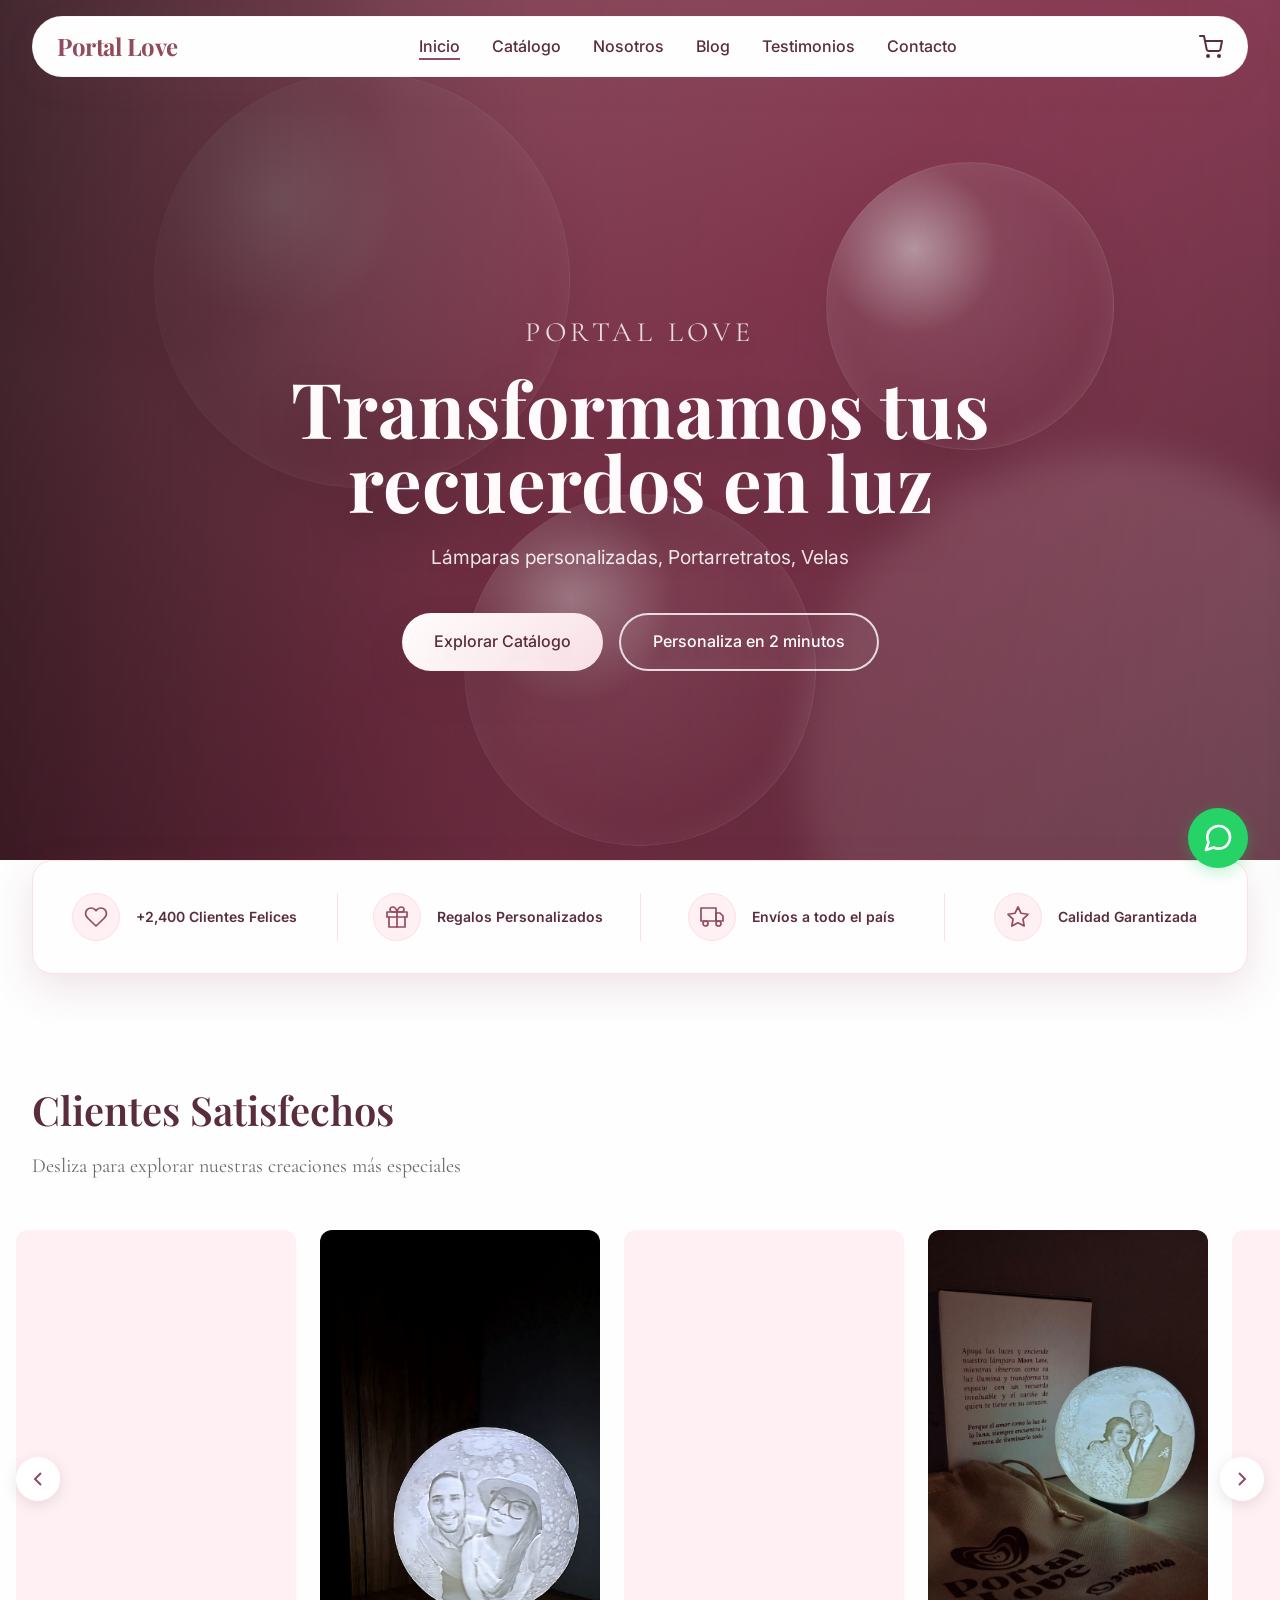
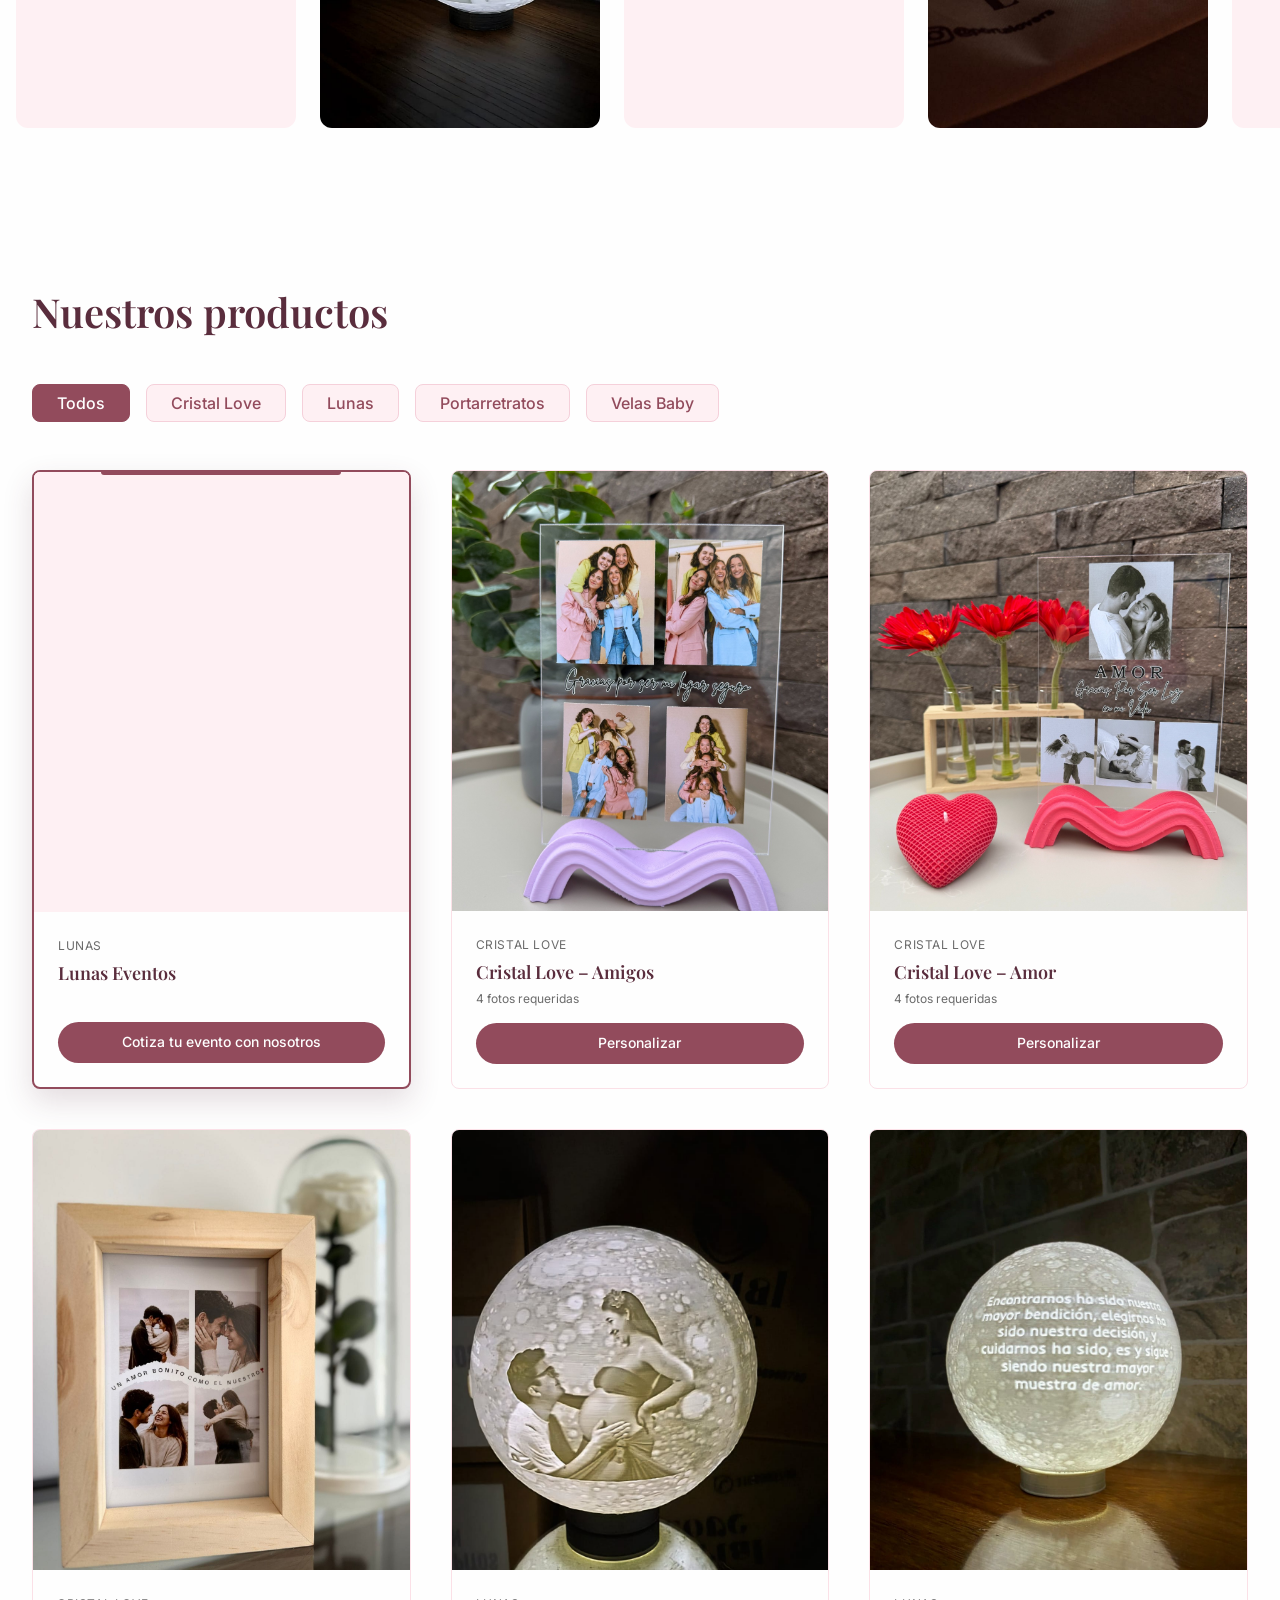
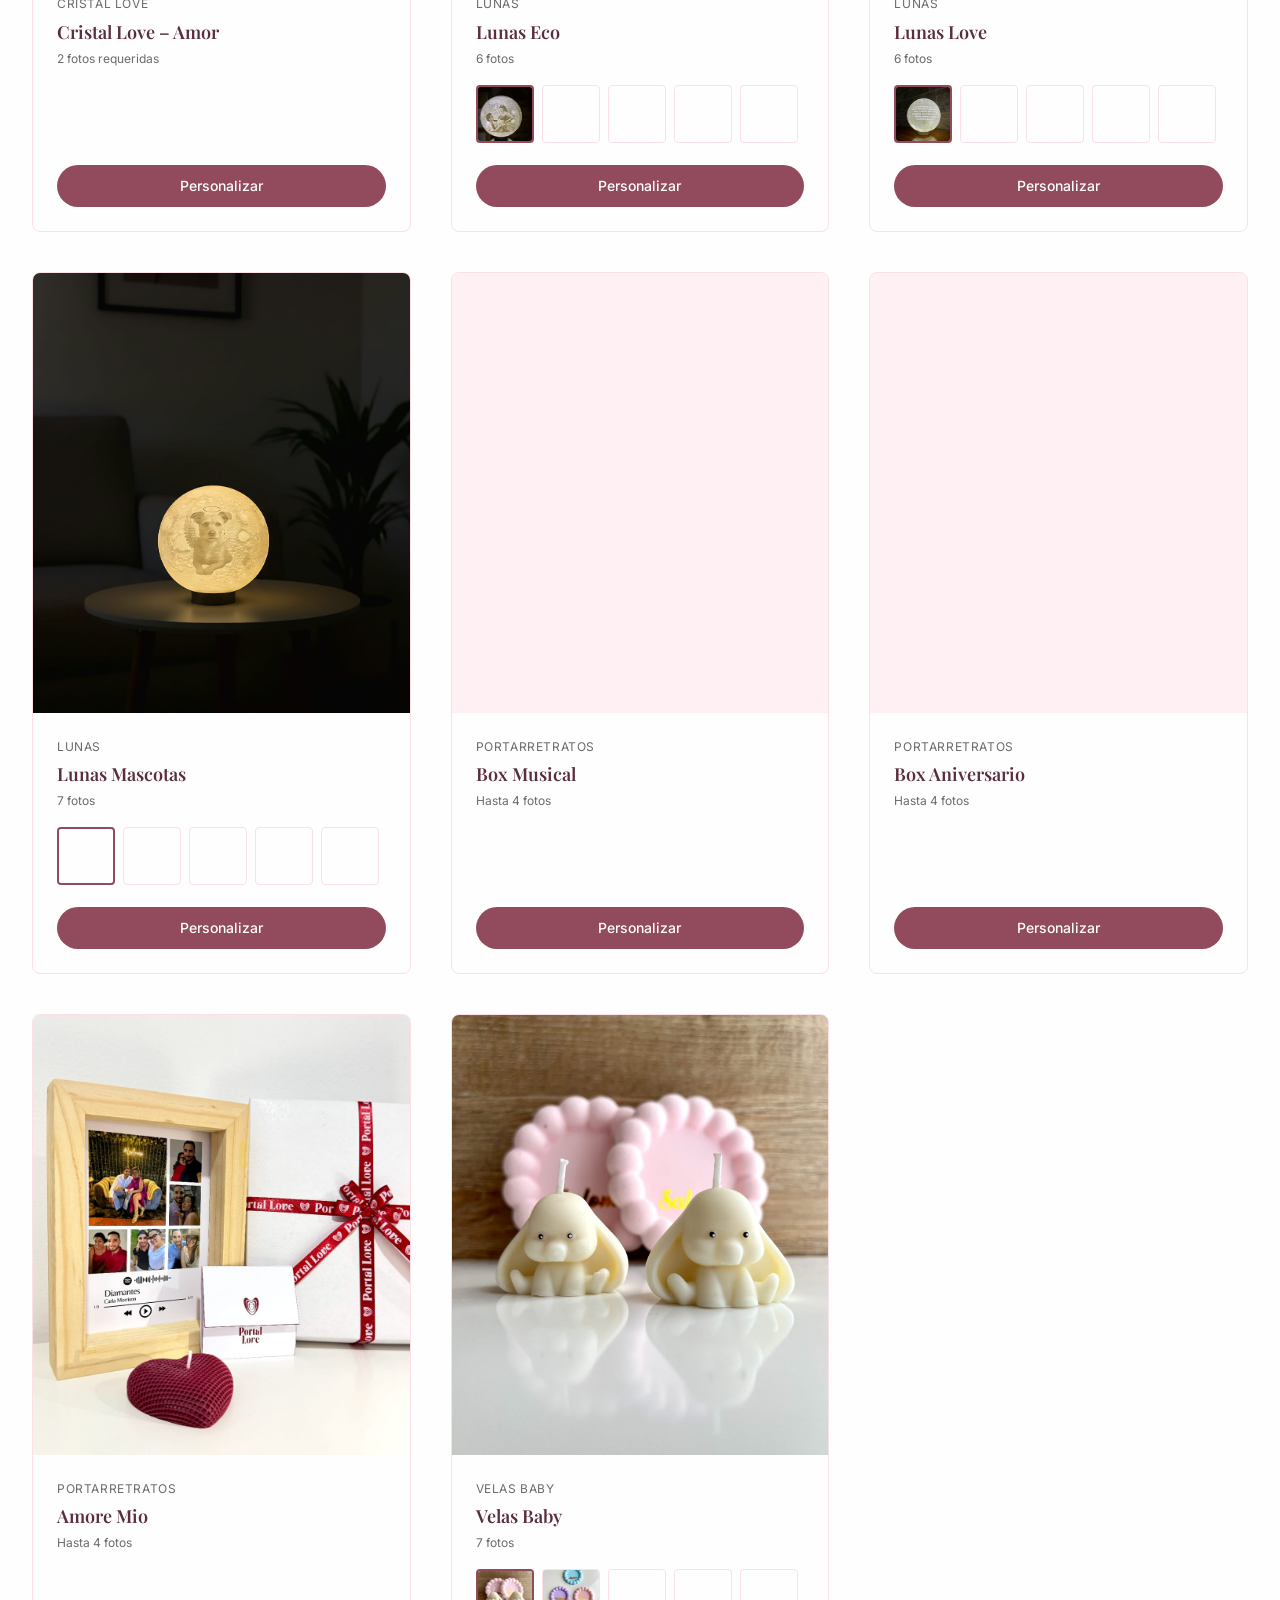
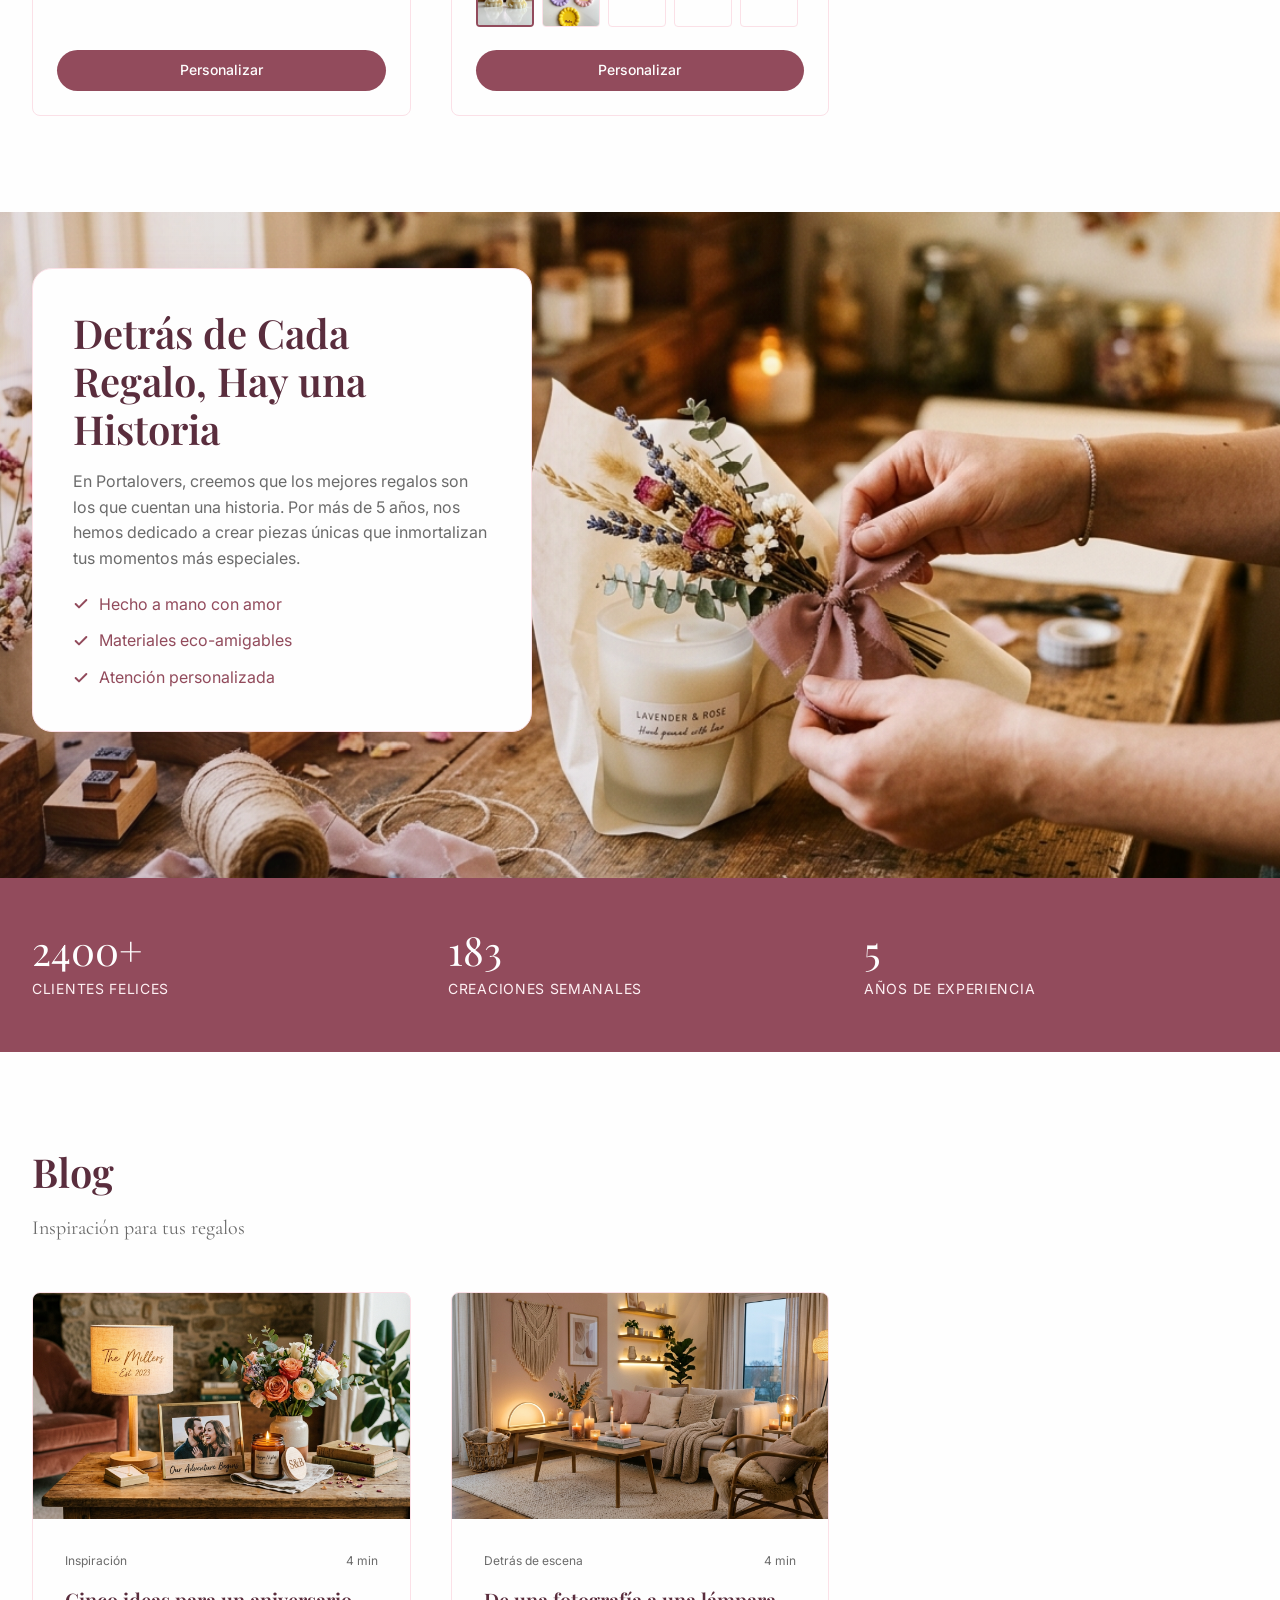
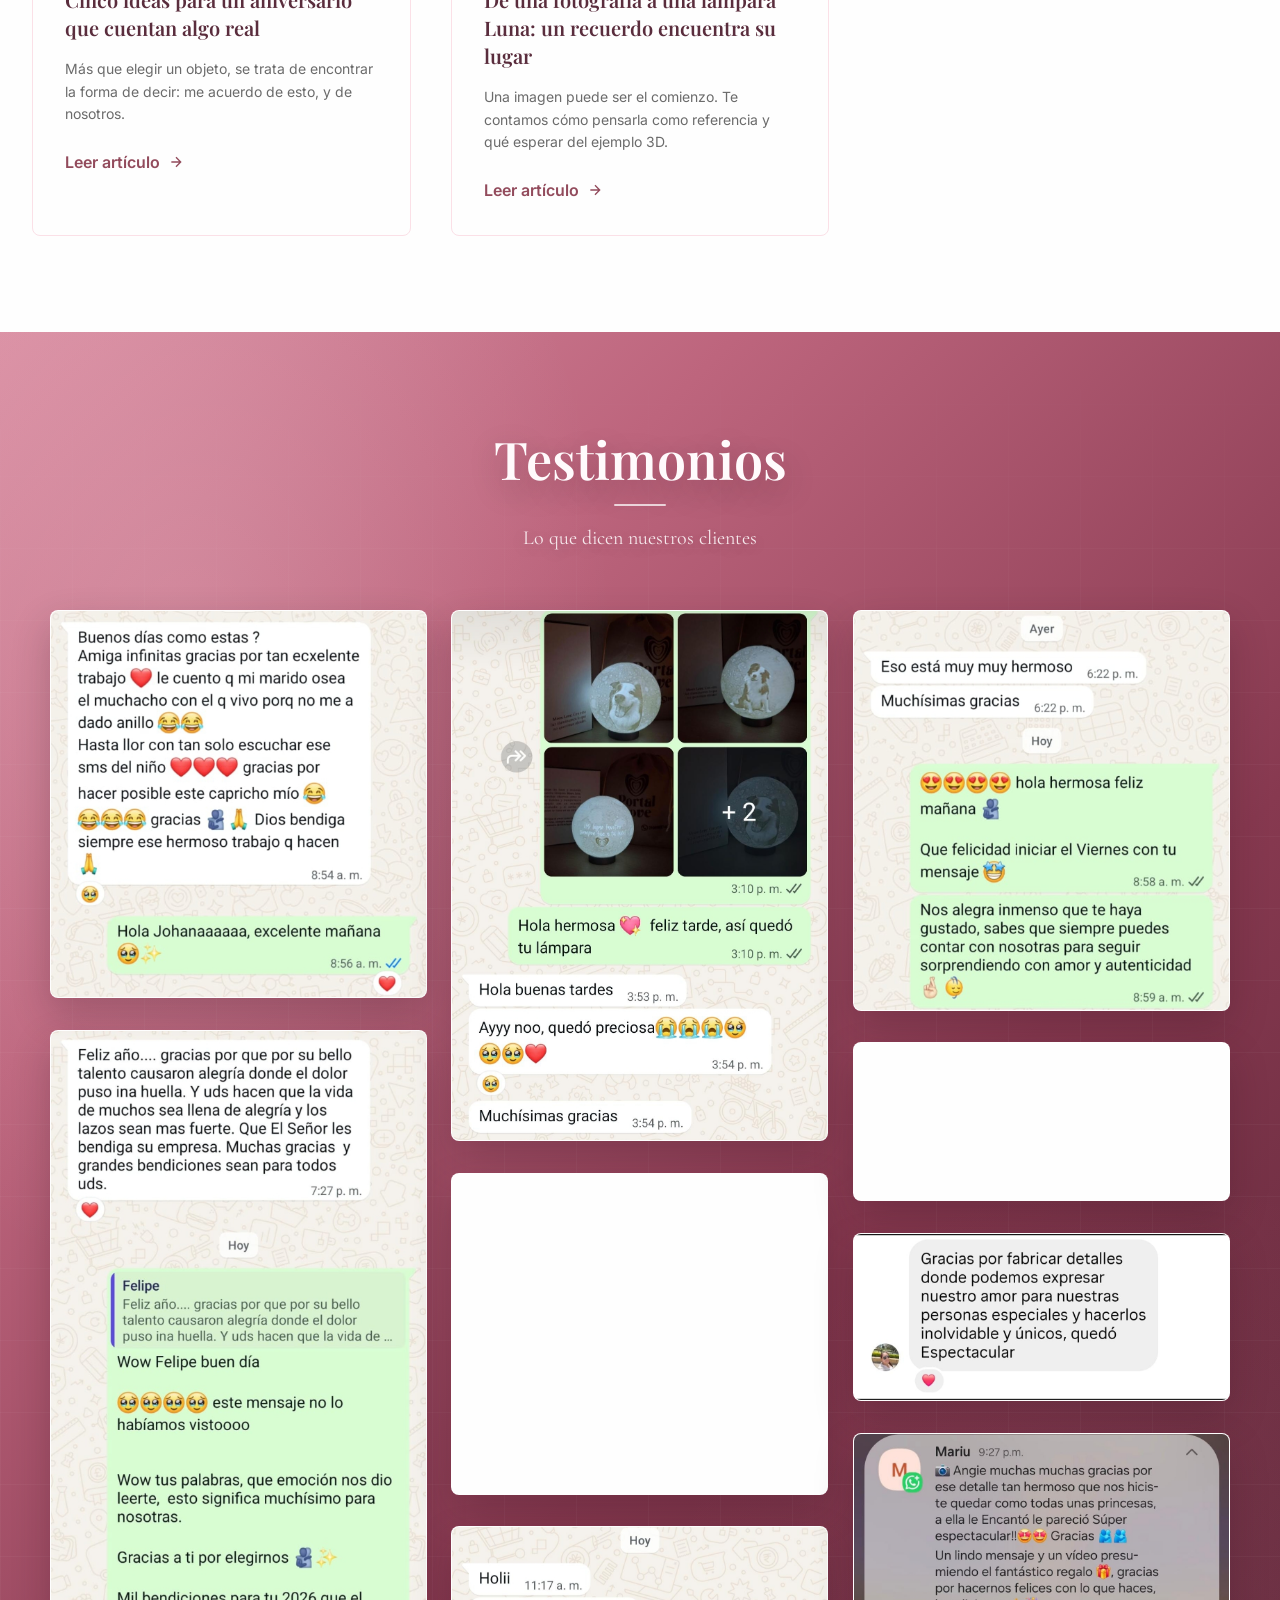
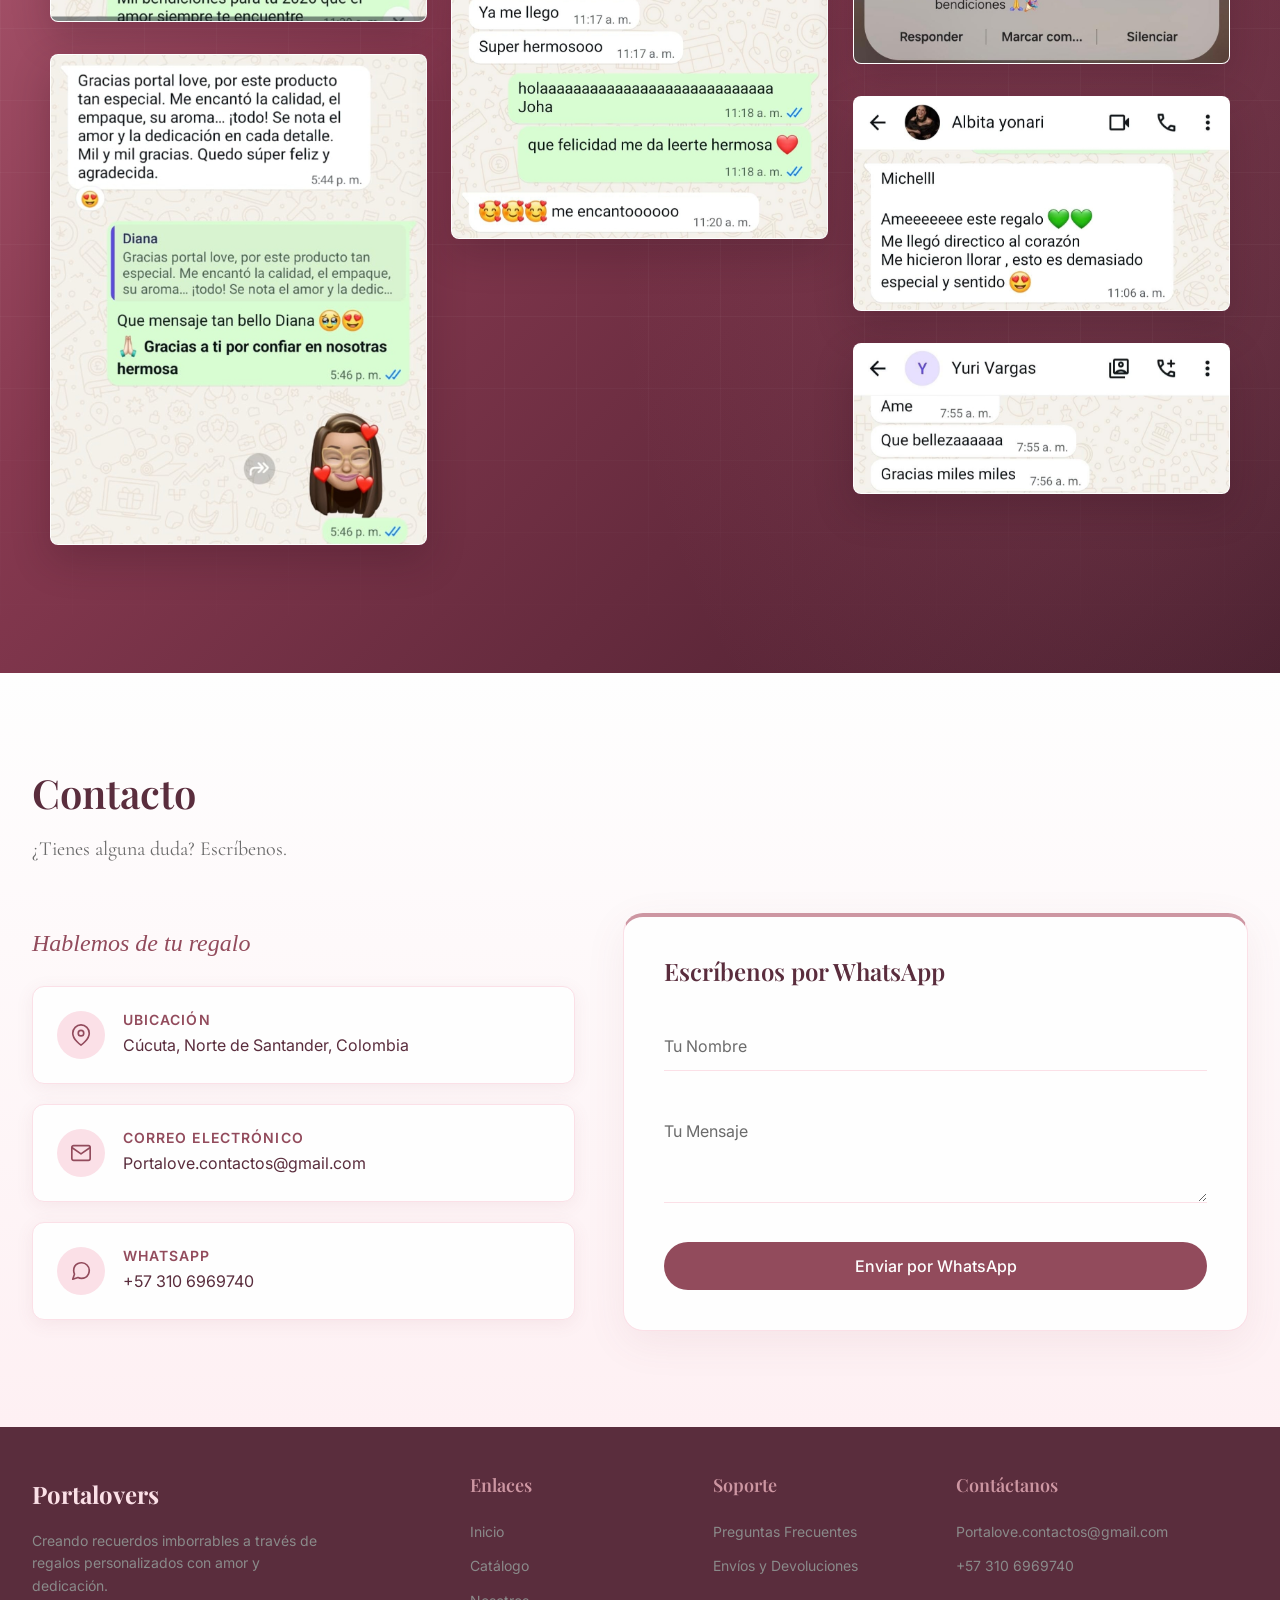
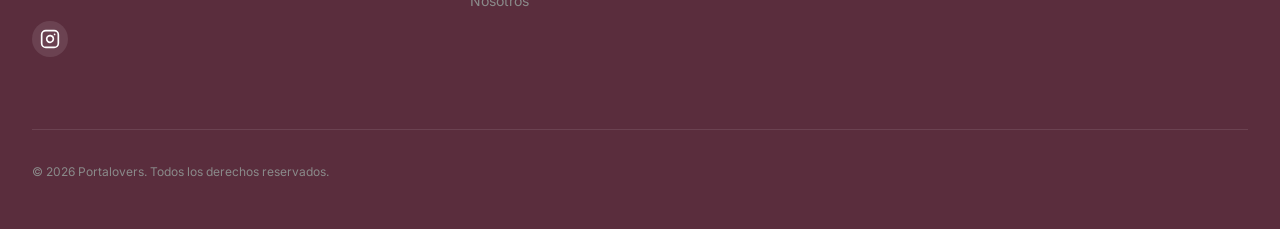
==== commit 2384c0eb: "Actualizacion de Portal Love" ====
--- a/personalizar.html
+++ b/personalizar.html
@@ -73,8 +73,215 @@
           <h2>Hazlo especial</h2>
           <p class="form-subtitle">Completa los detalles para crear un regalo único</p>
 
+          <section class="luna-customization" id="lunaCustomization" aria-label="Personalización de Luna" hidden>
+            <section class="luna-size-selector" aria-labelledby="lunaSizeTitle">
+              <div class="luna-step-heading">
+                <div><h3 id="lunaSizeTitle">Elige tu talla</h3><p>Selecciona una talla para continuar.</p></div>
+              </div>
+              <div class="luna-size-options" role="group" aria-label="Tallas disponibles">
+                <button class="luna-size-card" type="button" data-luna-size="esencial" aria-pressed="false"><strong>Esencial</strong><span class="luna-size-price">Precio por cotizar</span></button>
+                <button class="luna-size-card" type="button" data-luna-size="plus" aria-pressed="false"><span class="luna-size-badge">Más pedida</span><strong>Plus</strong><span class="luna-size-price">Precio por cotizar</span></button>
+                <button class="luna-size-card" type="button" data-luna-size="premium" aria-pressed="false"><strong>Premium</strong><span class="luna-size-price">Precio por cotizar</span></button>
+              </div>
+              <p class="step-hint" id="lunaSizeFeedback" role="status" aria-live="polite">Elige una talla para empezar a personalizar.</p>
+            </section>
+
+            <div class="luna-flow" id="lunaFlow" hidden>
+              <div class="luna-progress" role="progressbar" aria-label="Progreso de personalización" aria-valuemin="0" aria-valuemax="5" aria-valuenow="0">
+                <span id="lunaProgressText">Selecciona una talla</span>
+                <div class="luna-progress-track"><span id="lunaProgressFill"></span></div>
+              </div>
+
+              <section class="luna-step" id="lunaPhotoStep" aria-labelledby="lunaPhotoTitle">
+                <div class="luna-step-heading"><span class="step-number">1</span><div><h3 id="lunaPhotoTitle">Tu foto favorita</h3><p id="lunaPhotoRequirement"></p></div></div>
+                <div class="cristal-photo-grid luna-photo-grid" id="lunaPhotoGrid"></div>
+                <p class="step-hint" id="lunaPhotoFeedback" role="status" aria-live="polite"></p>
+              </section>
+
+              <section class="luna-step" id="lunaQrStep" aria-labelledby="lunaQrTitle" hidden>
+                <div class="luna-step-heading"><span class="step-number">2</span><div><h3 id="lunaQrTitle"></h3><p id="lunaQrHint"></p></div></div>
+                <div class="luna-qr-choices" id="lunaQrChoices" role="group" aria-label="Opciones para el QR" aria-required="true" hidden>
+                  <button class="luna-qr-choice" type="button" data-luna-qr="audio" aria-pressed="false"><strong>Audio o latido del corazón de tu bebé</strong><span>Sube un archivo de audio.</span></button>
+                  <button class="luna-qr-choice" type="button" data-luna-qr="song-link" aria-pressed="false"><strong>Link de la canción</strong><span>Agrega el enlace que se asociará al QR.</span></button>
+                </div>
+                <div id="lunaAudioMount" hidden></div>
+                <div id="lunaSongMount" hidden></div>
+              </section>
+
+              <div id="lunaDedicationMount"></div>
+
+              <section class="luna-step" id="lunaBaseStep" aria-labelledby="lunaBaseTitle">
+                <div class="luna-step-heading"><span class="step-number">4</span><div><h3 id="lunaBaseTitle">Base personalizada</h3><p id="lunaBaseHint"></p></div></div>
+                <label class="luna-base-addon" id="lunaBaseAddonOption" hidden>
+                  <input type="checkbox" id="lunaBaseAddonToggle">
+                  <span><strong>Agregar base personalizada</strong><small id="lunaBaseAddonPriceLabel"></small></span>
+                </label>
+                <div class="luna-base-field" id="lunaBaseField" hidden>
+                  <label id="lunaBaseTextLabel" for="lunaBaseText">Texto para la base</label>
+                  <input class="song-input luna-text-input" type="text" id="lunaBaseText" maxlength="30" placeholder="Escríbelo aquí" aria-describedby="lunaBaseCounter" aria-required="false">
+                  <div class="phrase-counter" id="lunaBaseCounter"><span id="lunaBaseCount">0</span>/30</div>
+                </div>
+              </section>
+
+              <section class="luna-step" id="lunaCardStep" aria-labelledby="lunaCardTitle">
+                <div class="luna-step-heading"><span class="step-number">5</span><div><h3 id="lunaCardTitle">Tarjeta impresa</h3><p>Completa los datos para tu tarjeta.</p></div></div>
+                <div class="luna-card-fields">
+                  <label for="lunaCardFrom">De:<input class="song-input luna-text-input" id="lunaCardFrom" type="text" autocomplete="name"></label>
+                  <label for="lunaCardTo">Para:<input class="song-input luna-text-input" id="lunaCardTo" type="text"></label>
+                </div>
+              </section>
+            </div>
+          </section>
+
+          <section class="cristal-customization" id="cristalCustomization" aria-label="Personalización de Cristal Love" hidden>
+            <section class="cristal-step" aria-labelledby="cristalPhotosTitle">
+              <div class="cristal-step-heading">
+                <span class="step-number">1</span>
+                <div><h3 id="cristalPhotosTitle">Tus fotos favoritas</h3><p id="cristalPhotoRequirement"></p></div>
+              </div>
+              <div class="cristal-photo-grid" id="cristalPhotoGrid"></div>
+              <p class="step-hint" id="cristalPhotoFeedback" role="status" aria-live="polite"></p>
+            </section>
+
+            <section class="cristal-step" aria-labelledby="cristalMessageTitle">
+              <div class="cristal-step-heading">
+                <span class="step-number">2</span>
+                <div><h3 id="cristalMessageTitle">Elige tu mensaje</h3><p>Selecciona una opción.</p></div>
+              </div>
+              <div class="cristal-choice-grid cristal-message-choices" role="group" aria-label="Opciones de mensaje">
+                <button class="cristal-choice-card" type="button" data-choice-group="cristal-message" data-value="1" aria-pressed="false"><strong>Opción 1</strong><span>Frase pendiente de definir</span></button>
+                <button class="cristal-choice-card" type="button" data-choice-group="cristal-message" data-value="2" aria-pressed="false"><strong>Opción 2</strong><span>Frase pendiente de definir</span></button>
+                <button class="cristal-choice-card" type="button" data-choice-group="cristal-message" data-value="3" aria-pressed="false"><strong>Opción 3</strong><span>Frase pendiente de definir</span></button>
+              </div>
+            </section>
+
+            <section class="cristal-step" aria-labelledby="cristalDedicationTitle">
+              <div class="cristal-step-heading">
+                <span class="step-number">3</span>
+                <div><h3 id="cristalDedicationTitle">Escribe la dedicatoria de tu tarjeta impresa</h3><p>Máximo 150 caracteres.</p></div>
+              </div>
+              <textarea class="phrase-input cristal-textarea" id="cristalDedication" maxlength="150" aria-describedby="cristalDedicationCounter" placeholder="Escribe tu dedicatoria"></textarea>
+              <div class="phrase-counter" id="cristalDedicationCounter"><span id="cristalDedicationCount">0</span>/150</div>
+            </section>
+
+            <section class="cristal-step" aria-labelledby="cristalBaseTitle">
+              <div class="cristal-step-heading">
+                <span class="step-number">4</span>
+                <div><h3 id="cristalBaseTitle">Elige el color de la base</h3><p>Selecciona una opción.</p></div>
+              </div>
+              <div class="cristal-choice-grid cristal-color-choices" role="group" aria-label="Color de la base">
+                <button class="cristal-choice-card cristal-color-card" type="button" data-choice-group="cristal-base" data-value="rojo" aria-pressed="false"><span class="cristal-color-swatch cristal-swatch-red" aria-hidden="true"></span><strong>Rojo</strong><small>Muestra referencial</small></button>
+                <button class="cristal-choice-card cristal-color-card" type="button" data-choice-group="cristal-base" data-value="lila" aria-pressed="false"><span class="cristal-color-swatch cristal-swatch-lilac" aria-hidden="true"></span><strong>Lila</strong><small>Muestra referencial</small></button>
+                <button class="cristal-choice-card cristal-color-card" type="button" data-choice-group="cristal-base" data-value="beige-arequipe" aria-pressed="false"><span class="cristal-color-swatch cristal-swatch-beige" aria-hidden="true"></span><strong>Beige arequipe</strong><small>Muestra referencial</small></button>
+              </div>
+            </section>
+
+            <section class="cristal-step" aria-labelledby="cristalComplementTitle">
+              <div class="cristal-step-heading">
+                <span class="step-number">5</span>
+                <div><h3 id="cristalComplementTitle">Elige una opción para complementar tu regalo (sin costo adicional)</h3><p>Selecciona una alternativa.</p></div>
+              </div>
+              <div class="cristal-choice-grid cristal-complement-choices" role="group" aria-label="Complementos sin costo adicional">
+                <button class="cristal-choice-card" type="button" data-choice-group="cristal-complement" data-value="vela" aria-pressed="false"><strong>Vela de corazón tejido</strong><span>Sin costo adicional</span></button>
+                <button class="cristal-choice-card" type="button" data-choice-group="cristal-complement" data-value="frase-love" aria-pressed="false"><strong>Frase Love</strong><span>Sin costo adicional</span></button>
+              </div>
+              <div class="cristal-love-options" id="cristalLoveOptions" hidden>
+                <div class="cristal-choice-grid cristal-mode-choices" role="group" aria-label="Modalidad de Frase Love">
+                  <button class="cristal-choice-card" type="button" data-choice-group="cristal-love-mode" data-value="predeterminada" aria-pressed="false">Elegir frase predeterminada</button>
+                  <button class="cristal-choice-card" type="button" data-choice-group="cristal-love-mode" data-value="personalizada" aria-pressed="false">Escribir una frase personalizada</button>
+                </div>
+                <div class="cristal-choice-grid cristal-love-presets" id="cristalLovePresetChoices" role="group" aria-label="Frases Love predeterminadas" hidden>
+                  <button class="cristal-choice-card" type="button" data-choice-group="cristal-love-preset" data-value="1" aria-pressed="false"><strong>Opción 1</strong><span>Frase pendiente de definir</span></button>
+                  <button class="cristal-choice-card" type="button" data-choice-group="cristal-love-preset" data-value="2" aria-pressed="false"><strong>Opción 2</strong><span>Frase pendiente de definir</span></button>
+                  <button class="cristal-choice-card" type="button" data-choice-group="cristal-love-preset" data-value="3" aria-pressed="false"><strong>Opción 3</strong><span>Frase pendiente de definir</span></button>
+                </div>
+                <div class="cristal-love-custom" id="cristalLoveCustomField" hidden>
+                  <label for="cristalLoveText">Tu frase Love</label>
+                  <input class="song-input cristal-love-input" type="text" id="cristalLoveText" maxlength="30" aria-describedby="cristalLoveCounter" placeholder="Escribe tu frase">
+                  <div class="phrase-counter" id="cristalLoveCounter"><span id="cristalLoveCount">0</span>/30</div>
+                </div>
+              </div>
+            </section>
+          </section>
+
+          <section class="portrait-customization" id="portraitCustomization" aria-label="Personalización de portarretratos" hidden>
+            <div class="portrait-included-benefit" id="portraitIncludedBenefit" role="note" hidden>
+              <span class="portrait-included-mark" aria-hidden="true">✓</span>
+              <span id="portraitIncludedBenefitText"></span>
+            </div>
+            <section class="portrait-step" aria-labelledby="portraitPhotosTitle">
+              <div class="cristal-step-heading">
+                <span class="step-number">1</span>
+                <div><h3 id="portraitPhotosTitle">Tus fotografías</h3><p>Sube de 1 a 4 fotos. Cada archivo puede pesar máximo 5 MB.</p></div>
+              </div>
+              <div class="cristal-photo-grid" id="portraitPhotoGrid"></div>
+              <p class="step-hint" id="portraitPhotoFeedback" role="status" aria-live="polite"></p>
+            </section>
+
+            <section class="portrait-step" id="portraitSongStep" aria-labelledby="portraitSongTitle" hidden>
+              <div class="cristal-step-heading">
+                <span class="step-number">2</span>
+                <div><h3 id="portraitSongTitle">La canción</h3><p>Escribe el nombre o pega el enlace de la canción.</p></div>
+              </div>
+              <input class="song-input portrait-text-input" id="portraitSongInput" type="text" placeholder="Nombre o link de la canción">
+            </section>
+
+            <section class="portrait-step" id="portraitAnniversaryStep" aria-labelledby="portraitAnniversaryTitle" hidden>
+              <div class="cristal-step-heading">
+                <span class="step-number">3</span>
+                <div><h3 id="portraitAnniversaryTitle">Datos del aniversario</h3><p>Completa los nombres y la fecha.</p></div>
+              </div>
+              <div class="luna-card-fields portrait-name-fields">
+                <label for="portraitNameOne">Nombre 1<input class="song-input portrait-text-input" id="portraitNameOne" type="text" autocomplete="name"></label>
+                <label for="portraitNameTwo">Nombre 2<input class="song-input portrait-text-input" id="portraitNameTwo" type="text"></label>
+              </div>
+              <fieldset class="portrait-date-fields">
+                <legend>Fecha (Día / Mes / Año)</legend>
+                <label for="portraitDay">Día<input class="song-input portrait-text-input" id="portraitDay" type="number" min="1" max="31" inputmode="numeric"></label>
+                <label for="portraitMonth">Mes<input class="song-input portrait-text-input" id="portraitMonth" type="number" min="1" max="12" inputmode="numeric"></label>
+                <label for="portraitYear">Año<input class="song-input portrait-text-input" id="portraitYear" type="number" min="1" max="9999" inputmode="numeric"></label>
+              </fieldset>
+            </section>
+
+            <section class="portrait-step" id="portraitAmoreStep" aria-labelledby="portraitAmoreTitle" hidden>
+              <div class="cristal-step-heading">
+                <span class="step-number">2</span>
+                <div><h3 id="portraitAmoreTitle">Elige cómo compartir tu canción</h3><p>Selecciona una sola modalidad.</p></div>
+              </div>
+              <div class="cristal-choice-grid cristal-complement-choices portrait-mode-choices" role="group" aria-label="Modalidad de canción">
+                <button class="cristal-choice-card" type="button" data-portrait-song-mode="link" aria-pressed="false">Compartir enlace</button>
+                <button class="cristal-choice-card" type="button" data-portrait-song-mode="audio" aria-pressed="false">Subir archivo de audio</button>
+              </div>
+              <div class="portrait-song-link" id="portraitSongLinkField" hidden>
+                <label for="portraitSongLink">Enlace de la canción</label>
+                <input class="song-input portrait-text-input" id="portraitSongLink" type="url" inputmode="url" placeholder="https://">
+              </div>
+              <div class="portrait-audio-mount" id="portraitAudioMount" hidden></div>
+            </section>
+
+            <section class="portrait-step" id="portraitDedicationStep" aria-labelledby="portraitDedicationTitle">
+              <div class="cristal-step-heading">
+                <span class="step-number" id="portraitDedicationNumber">3</span>
+                <div><h3 id="portraitDedicationTitle">Dedicatoria</h3><p id="portraitDedicationHint"></p></div>
+              </div>
+              <textarea class="phrase-input cristal-textarea" id="portraitDedication" placeholder="Escribe tu dedicatoria"></textarea>
+              <div class="phrase-counter" id="portraitDedicationCounter" hidden><span id="portraitDedicationCount">0</span>/80</div>
+            </section>
+
+            <section class="portrait-step" id="portraitSendToStep" aria-labelledby="portraitSendToTitle" hidden>
+              <div class="cristal-step-heading">
+                <span class="step-number">5</span>
+                <div><h3 id="portraitSendToTitle">Tarjeta impresa</h3><p>Completa los datos de entrega.</p></div>
+              </div>
+              <div class="luna-card-fields">
+                <label for="portraitFrom">De:<input class="song-input portrait-text-input" id="portraitFrom" type="text"></label>
+                <label for="portraitTo">Para:<input class="song-input portrait-text-input" id="portraitTo" type="text"></label>
+              </div>
+            </section>
+          </section>
+
           <!-- Step 1: Upload Image -->
-          <div class="customize-step">
+          <div class="customize-step" id="imageStep">
             <div class="step-label">
               <span class="step-number">1</span>
               <span>Imagen de referencia</span>
@@ -93,11 +300,12 @@
             <p class="step-hint upload-example-note" id="uploadExampleNote" hidden>La imagen que subas se utilizará para personalizar tu propia Luna. No cambia el modelo 3D de referencia.</p>
           </div>
 
-          <div class="customize-step">
+          <div class="customize-step" id="audioStep">
             <div class="step-label">
               <span class="step-number">2</span>
               <span>Audio de referencia</span>
             </div>
+            <div id="lunaAudioControls">
             <div class="upload-area audio-upload-area" id="audioUploadArea" role="button" tabindex="0" aria-controls="audioInput" aria-describedby="audioFeedback">
               <svg viewBox="0 0 24 24" fill="none" stroke="currentColor" stroke-width="2" stroke-linecap="round" stroke-linejoin="round"><path d="M9 18V5l12-2v13"></path><circle cx="6" cy="18" r="3"></circle><circle cx="18" cy="16" r="3"></circle></svg>
               <p>Haz clic para seleccionar un archivo de audio</p>
@@ -115,10 +323,11 @@
               </div>
             </div>
             <p class="step-hint" id="audioFeedback" role="status" aria-live="polite">MP3, WAV, M4A u OGG. Máximo 15 MB. Se almacenará al agregar el producto.</p>
+            </div>
           </div>
 
           <!-- Step 2: Dedication Phrase -->
-          <div class="customize-step">
+          <div class="customize-step" id="dedicationStep">
             <div class="step-label">
               <span class="step-number">3</span>
               <span>Escribe tu dedicatoria</span>
@@ -128,20 +337,22 @@
           </div>
 
           <!-- Step 3: Song -->
-          <div class="customize-step">
+          <div class="customize-step" id="songStep">
             <div class="step-label">
               <span class="step-number">4</span>
               <span>Canción de dedicatoria</span>
             </div>
+            <div id="lunaSongControls">
             <div class="song-input-wrapper">
               <svg viewBox="0 0 24 24" fill="none" stroke="currentColor" stroke-width="2" stroke-linecap="round" stroke-linejoin="round"><path d="M9 18V5l12-2v13"></path><circle cx="6" cy="18" r="3"></circle><circle cx="18" cy="16" r="3"></circle></svg>
               <input type="text" class="song-input" id="songInput" placeholder="Nombre de la canción o link de Spotify">
             </div>
             <p class="step-hint">La canción que los define. Escribe el nombre o pega un enlace.</p>
+            </div>
           </div>
 
           <!-- Step 4: Quantity -->
-          <div class="customize-step">
+          <div class="customize-step" id="quantityStep">
             <div class="step-label">
               <span class="step-number">5</span>
               <span>Cantidad</span>
@@ -152,6 +363,40 @@
               <button class="qty-btn" id="qtyPlus">+</button>
             </div>
           </div>
+
+          <section class="shipping-data-step" id="shippingDataStep" aria-labelledby="shippingDataTitle">
+            <div class="shipping-step-heading">
+              <h3 id="shippingDataTitle">Datos de envío</h3>
+              <p>Completa estos datos para coordinar la entrega.</p>
+            </div>
+            <div class="shipping-fields">
+              <label class="shipping-field shipping-field-full" for="shippingFullName">
+                Nombre y apellido
+                <input id="shippingFullName" type="text" autocomplete="name" placeholder="Nombre completo del destinatario" required aria-required="true">
+              </label>
+              <label class="shipping-field" for="shippingAddress">
+                Dirección
+                <input id="shippingAddress" type="text" autocomplete="street-address" placeholder="Ej. Calle 10 # 5-20, apartamento 302" required aria-required="true">
+              </label>
+              <label class="shipping-field" for="shippingNeighborhood">
+                Barrio
+                <input id="shippingNeighborhood" type="text" autocomplete="address-line2" placeholder="Escribe el barrio donde se realizará la entrega" required aria-required="true">
+              </label>
+              <label class="shipping-field" for="shippingCity">
+                Ciudad
+                <input id="shippingCity" type="text" autocomplete="address-level2" placeholder="Escribe la ciudad de destino" required aria-required="true">
+              </label>
+              <label class="shipping-field shipping-field-full" for="shippingPhone">
+                Teléfono
+                <input id="shippingPhone" type="tel" autocomplete="tel" inputmode="tel" placeholder="Número de contacto del destinatario" required aria-required="true">
+              </label>
+              <label class="shipping-field shipping-field-full" for="shippingDetails">
+                Detalles adicionales (opcional)
+                <textarea id="shippingDetails" placeholder="Agrega referencias, indicaciones para llegar o información útil para la entrega (opcional)"></textarea>
+              </label>
+            </div>
+            <p class="shipping-feedback" id="shippingFeedback" role="status" aria-live="polite"></p>
+          </section>
 
           <!-- Add to Cart -->
           <button class="btn-add-cart" id="addToCartBtn">
--- a/css/styles.css
+++ b/css/styles.css
@@ -11,6 +11,9 @@
   --secondary: #fbe0e7;
   --secondary-light: #fef0f3;
   --accent: #a4324d;
+  --cristal-base-red: #b52e4b;
+  --cristal-base-lilac: #b89bd0;
+  --cristal-base-beige: #c6ad8c;
   --dark: #5a2d3d;
   --dark-light: #924b5c;
   --light: #fbe0e7;
@@ -578,37 +581,70 @@
    12. TRUST BAR
    ========================================================================== */
 .trust-bar {
-  background-color: var(--secondary-light);
-  padding: 3rem 0;
-  border-bottom: 1px solid var(--secondary);
-}
+  position: relative;
+  z-index: 2;
+  background: var(--white);
+  padding: 0 0 3rem;
+}
+.trust-bar .container { margin-top: -2.5rem; }
 .trust-grid {
   display: grid;
-  grid-template-columns: repeat(auto-fit, minmax(250px, 1fr));
-  gap: 2rem;
+  grid-template-columns: repeat(4, 1fr);
+  background: var(--white);
+  border: 1px solid var(--secondary);
+  border-radius: var(--radius-xl);
+  box-shadow: 0 14px 40px var(--shadow-strong);
+  padding: 0.5rem 0;
 }
 .trust-item {
   display: flex;
   align-items: center;
   gap: 1rem;
   justify-content: center;
+  padding: 1.5rem 1rem;
+  position: relative;
+}
+.trust-item + .trust-item::before {
+  content: '';
+  position: absolute;
+  left: 0;
+  top: 25%;
+  height: 50%;
+  width: 1px;
+  background: var(--secondary);
 }
 .trust-icon {
+  flex: none;
   width: 48px;
   height: 48px;
   border-radius: 50%;
-  background: var(--secondary);
+  background: var(--secondary-light);
+  border: 1px solid var(--secondary);
   color: var(--primary-dark);
   display: flex;
   align-items: center;
   justify-content: center;
-  font-size: 1.5rem;
+  transition: background var(--transition-base), color var(--transition-base);
+}
+.trust-item:hover .trust-icon {
+  background: var(--primary-dark);
+  color: var(--white);
 }
 .trust-text h4 {
-  margin: 0 0 0.25rem 0;
+  margin: 0;
   font-family: var(--font-body);
-  font-size: var(--text-base);
+  font-size: var(--text-sm);
+  font-weight: 600;
   color: var(--dark);
+}
+@media (max-width: 900px) {
+  .trust-grid { grid-template-columns: repeat(2, 1fr); }
+  .trust-item:nth-child(3)::before { display: none; }
+  .trust-item:nth-child(n + 3) { border-top: 1px solid var(--secondary); }
+}
+@media (max-width: 480px) {
+  .trust-bar .container { margin-top: -1.5rem; }
+  .trust-item { flex-direction: column; text-align: center; gap: 0.6rem; padding: 1.1rem 0.5rem; }
 }
 .trust-text p {
   margin: 0;
@@ -708,6 +744,8 @@
 .product-card:focus-within { transform: translateY(-4px); box-shadow: 0 12px 30px rgba(205, 150, 162, 0.2); }
 .product-card:active { transform: translateY(-1px) scale(0.995); }
 .collection-card { display: flex; flex-direction: column; }
+.collection-card--featured { border: 2px solid var(--primary-dark); box-shadow: 0 12px 30px rgba(90, 45, 61, 0.16); }
+.collection-card--featured::before { position: absolute; z-index: 2; top: 0; right: 18%; left: 18%; height: 3px; border-radius: 0 0 var(--radius-sm) var(--radius-sm); background: var(--primary-dark); content: ''; pointer-events: none; }
 .collection-image-frame {
   position: relative;
   aspect-ratio: 4 / 5;
@@ -723,6 +761,7 @@
   object-fit: cover;
   transition: transform 0.6s cubic-bezier(0.22, 1, 0.36, 1), opacity 0.25s ease;
 }
+.collection-video { position: absolute; inset: 0; width: 100%; height: 100%; object-fit: cover; background: var(--secondary-light); }
 .collection-card:hover .collection-image { transform: scale(1.025); }
 .collection-info { display: flex; flex: 1; flex-direction: column; align-items: flex-start; }
 .collection-photo-count { margin: -0.15rem 0 0.9rem; color: var(--muted); font-size: var(--text-xs); }
@@ -1418,43 +1457,106 @@
 /* ==========================================================================
    18. CONTACT SECTION
    ========================================================================== */
+.contact {
+  background: linear-gradient(180deg, var(--white) 0%, var(--secondary-light) 100%) !important;
+}
 .contact-grid {
   display: grid;
-  grid-template-columns: 1fr 2fr;
-  gap: 4rem;
+  grid-template-columns: minmax(0, 1fr) minmax(0, 1.15fr);
+  gap: 3rem;
+  align-items: stretch;
 }
 .contact-info-cards {
   display: flex;
   flex-direction: column;
-  gap: 1.5rem;
+  gap: 1.25rem;
+  justify-content: center;
+}
+.contact-kicker {
+  margin: 0 0 0.25rem;
+  font-family: var(--font-accent);
+  font-size: var(--text-2xl);
+  font-style: italic;
+  color: var(--primary-dark);
 }
 .contact-card {
-  background: var(--secondary-light);
+  position: relative;
+  background: var(--white);
   border: 1px solid var(--secondary);
-  padding: 2rem;
+  padding: 1.5rem;
   border-radius: var(--radius-lg);
-  display: flex;
-  align-items: flex-start;
-  gap: 1rem;
-}
+  box-shadow: 0 4px 18px var(--shadow);
+  display: flex;
+  align-items: center;
+  gap: 1.1rem;
+  color: inherit;
+  text-decoration: none;
+  transition: transform var(--transition-base), box-shadow var(--transition-base), border-color var(--transition-base);
+}
+.contact-card-link:hover,
+.contact-card-link:focus-visible {
+  transform: translateY(-3px);
+  border-color: var(--primary);
+  box-shadow: 0 10px 28px var(--shadow-strong);
+}
+.contact-card-link:focus-visible { outline: 2px solid var(--primary-dark); outline-offset: 3px; }
 .contact-icon {
+  flex: none;
+  width: 3rem;
+  height: 3rem;
+  display: grid;
+  place-items: center;
+  border-radius: var(--radius-full);
+  background: var(--secondary);
   color: var(--primary-dark);
-  font-size: 1.5rem;
-}
+  transition: background var(--transition-base), color var(--transition-base);
+}
+.contact-card-link:hover .contact-icon,
+.contact-card-link:focus-visible .contact-icon {
+  background: var(--primary-dark);
+  color: var(--white);
+}
+.contact-details { min-width: 0; }
 .contact-details h4 {
-  margin: 0 0 0.5rem 0;
+  margin: 0 0 0.25rem 0;
   font-family: var(--font-body);
+  font-size: var(--text-sm);
+  text-transform: uppercase;
+  letter-spacing: 0.08em;
+  color: var(--primary-dark);
 }
 .contact-details p {
   margin: 0;
-  color: var(--muted);
-}
+  color: var(--dark);
+  overflow-wrap: anywhere;
+}
+.contact-arrow {
+  margin-left: auto;
+  color: var(--primary-dark);
+  opacity: 0;
+  transform: translateX(-6px);
+  transition: opacity var(--transition-base), transform var(--transition-base);
+}
+.contact-card-link:hover .contact-arrow,
+.contact-card-link:focus-visible .contact-arrow {
+  opacity: 1;
+  transform: translateX(0);
+}
+@media (hover: none) { .contact-arrow { opacity: 1; transform: none; } }
 
 .contact-form {
   background: var(--white);
-  padding: 3rem;
+  padding: 2.5rem;
   border: 1px solid var(--secondary);
-  border-radius: var(--radius-md);
+  border-radius: var(--radius-xl);
+  box-shadow: 0 12px 40px var(--shadow);
+  border-top: 4px solid var(--primary);
+}
+.contact-form-title {
+  margin: 0 0 2rem;
+  font-family: var(--font-heading);
+  font-size: var(--text-2xl);
+  color: var(--dark);
 }
 .form-group {
   position: relative;
@@ -1701,6 +1803,8 @@
 .cart-item-name { font-weight: 600; font-size: var(--text-sm); margin-bottom: 0.25rem; }
 .cart-item-custom { font-size: 0.75rem; color: var(--muted); line-height: 1.4; }
 .cart-item-custom span { display: block; white-space: nowrap; overflow: hidden; text-overflow: ellipsis; }
+.cart-item-custom .cart-cristal-detail { white-space: normal; overflow: visible; overflow-wrap: anywhere; text-overflow: clip; }
+.cart-item-custom .cart-shipping-detail { white-space: normal; overflow: visible; overflow-wrap: anywhere; text-overflow: clip; }
 .cart-item-price { font-weight: 700; color: var(--primary-dark); font-size: var(--text-sm); margin-top: 0.25rem; }
 .cart-item-actions { display: flex; flex-direction: column; align-items: flex-end; justify-content: space-between; }
 .cart-item-remove { color: var(--muted); font-size: 0.85rem; transition: color 0.3s; }
@@ -1785,6 +1889,118 @@
 .step-label { display: flex; align-items: center; gap: 0.75rem; margin-bottom: 0.75rem; font-weight: 600; }
 .step-number { width: 28px; height: 28px; border-radius: 50%; background: var(--primary-dark); color: white; display: flex; align-items: center; justify-content: center; font-size: 0.85rem; font-weight: 700; }
 .step-hint { font-size: var(--text-xs); color: var(--muted); margin-top: 0.5rem; }
+
+.cristal-customization[hidden] { display: none; }
+.cristal-step { margin: 0 0 1.5rem; padding: 1.25rem 0 1.5rem; border-bottom: 1px solid var(--secondary); }
+.cristal-step-heading { display: flex; align-items: flex-start; gap: 0.75rem; margin-bottom: 1rem; }
+.cristal-step-heading .step-number { flex: 0 0 28px; }
+.cristal-step-heading h3 { margin: 0 0 0.25rem; font-size: var(--text-lg); }
+.cristal-step-heading p { margin: 0; color: var(--muted); font-size: var(--text-sm); }
+.cristal-photo-grid { display: grid; grid-template-columns: repeat(auto-fit, minmax(112px, 1fr)); gap: 0.75rem; }
+.cristal-photo-slot { position: relative; min-width: 0; aspect-ratio: 1; overflow: hidden; border: 1px dashed var(--primary-light); border-radius: var(--radius-md); background: var(--secondary-light); }
+.cristal-photo-picker { display: flex; width: 100%; height: 100%; flex-direction: column; align-items: center; justify-content: center; gap: 0.35rem; padding: 0.5rem; color: var(--primary-dark); font-size: var(--text-xs); font-weight: 600; text-align: center; }
+.cristal-photo-plus { font-size: 1.75rem; line-height: 1; }
+.cristal-photo-preview { position: absolute; inset: 0; }
+.cristal-photo-preview[hidden] { display: none; }
+.cristal-photo-preview img { width: 100%; height: 100%; object-fit: cover; }
+.cristal-photo-slot.has-photo .cristal-photo-picker { display: none; }
+.cristal-photo-actions { position: absolute; right: 0.35rem; bottom: 0.35rem; left: 0.35rem; display: flex; justify-content: center; gap: 0.35rem; }
+.cristal-photo-action { padding: 0.35rem 0.5rem; border: 1px solid rgba(255,255,255,0.65); border-radius: var(--radius-sm); background: rgba(90,45,61,0.88); color: white; font-size: 0.7rem; }
+.cristal-choice-grid { display: grid; grid-template-columns: repeat(3, minmax(0, 1fr)); gap: 0.65rem; }
+.cristal-choice-card { display: flex; min-width: 0; min-height: 78px; flex-direction: column; align-items: flex-start; justify-content: center; gap: 0.25rem; padding: 0.75rem; border: 1px solid var(--secondary); border-radius: var(--radius-md); background: var(--white); color: var(--dark); font-size: var(--text-sm); text-align: left; transition: border-color var(--transition-base), background-color var(--transition-base), box-shadow var(--transition-base); }
+.cristal-choice-card span, .cristal-choice-card small { color: var(--muted); font-size: var(--text-xs); }
+.cristal-choice-card:hover { border-color: var(--primary); background: var(--secondary-light); }
+.cristal-choice-card.is-selected { border-color: var(--primary-dark); background: var(--secondary-light); box-shadow: inset 0 0 0 1px var(--primary-dark); }
+.cristal-choice-card:focus-visible, .cristal-photo-picker:focus-visible, .cristal-photo-action:focus-visible { outline: 2px solid var(--primary-dark); outline-offset: 3px; }
+.cristal-color-card { align-items: center; text-align: center; }
+.cristal-color-swatch { display: block; width: 42px; height: 42px; margin-bottom: 0.25rem; border: 1px solid rgba(90,45,61,0.14); border-radius: 50%; box-shadow: inset 0 0 0 2px rgba(255,255,255,0.55); }
+.cristal-swatch-red { background: var(--cristal-base-red); }
+.cristal-swatch-lilac { background: var(--cristal-base-lilac); }
+.cristal-swatch-beige { background: var(--cristal-base-beige); }
+.cristal-complement-choices { grid-template-columns: repeat(2, minmax(0, 1fr)); }
+.cristal-love-options { display: grid; gap: 0.75rem; margin-top: 0.75rem; padding: 1rem; border: 1px solid var(--secondary); border-radius: var(--radius-md); background: var(--secondary-light); }
+.cristal-love-options[hidden], .cristal-love-presets[hidden], .cristal-love-custom[hidden] { display: none; }
+.cristal-mode-choices, .cristal-love-presets { grid-template-columns: repeat(2, minmax(0, 1fr)); }
+.cristal-love-presets { grid-template-columns: repeat(3, minmax(0, 1fr)); }
+.cristal-love-custom label { display: block; margin-bottom: 0.35rem; font-size: var(--text-sm); font-weight: 600; }
+.cristal-love-input { background: var(--white); }
+.cristal-textarea { display: block; }
+.cristal-love-page #quantityStep .step-number { display: none; }
+
+.portrait-customization[hidden], .portrait-step[hidden], .portrait-song-link[hidden], .portrait-audio-mount[hidden], .portrait-included-benefit[hidden] { display: none; }
+.portrait-step { margin: 0 0 1.5rem; padding: 1.25rem 0 1.5rem; border-bottom: 1px solid var(--secondary); }
+.portrait-text-input { width: 100%; padding-left: 1rem; }
+.portrait-name-fields { margin-bottom: 1rem; }
+.portrait-date-fields { display: grid; grid-template-columns: repeat(3, minmax(0, 1fr)); gap: 0.65rem; margin: 0; padding: 0; border: 0; }
+.portrait-date-fields legend { margin-bottom: 0.5rem; font-size: var(--text-sm); font-weight: 600; }
+.portrait-date-fields label, .portrait-song-link label { display: grid; gap: 0.35rem; min-width: 0; font-size: var(--text-sm); font-weight: 600; }
+.portrait-included-benefit { display: flex; align-items: center; gap: 0.75rem; margin: 1.25rem 0 0.75rem; padding: 1rem 1.125rem; border: 1px solid var(--primary); border-left: 4px solid var(--primary-dark); border-radius: var(--radius-md); background: var(--secondary-light); color: var(--dark); font-size: var(--text-sm); font-weight: 700; }
+.portrait-included-mark { display: grid; width: 28px; height: 28px; flex: 0 0 28px; place-items: center; border-radius: 50%; background: var(--primary-dark); color: var(--white); }
+.portrait-mode-choices { margin-bottom: 0.75rem; }
+.portrait-song-link { margin-top: 0.75rem; }
+.portrait-audio-mount .customize-step { margin: 0; padding: 0; border: 0; }
+.portrait-audio-mount .step-number[hidden] { display: none; }
+.portrait-product-page #quantityStep .step-number { display: none; }
+
+.shipping-data-step { margin-top: 0.5rem; padding: 1.5rem 0; border-top: 1px solid var(--secondary); }
+.shipping-step-heading { margin-bottom: 1rem; }
+.shipping-step-heading h3 { margin: 0 0 0.25rem; font-size: var(--text-lg); }
+.shipping-step-heading p { margin: 0; color: var(--muted); font-size: var(--text-sm); }
+.shipping-fields { display: grid; grid-template-columns: repeat(2, minmax(0, 1fr)); gap: 0.85rem; }
+.shipping-field { display: grid; min-width: 0; gap: 0.4rem; font-size: var(--text-sm); font-weight: 600; }
+.shipping-field-full { grid-column: 1 / -1; }
+.shipping-field input, .shipping-field textarea { width: 100%; min-width: 0; padding: 0.85rem 1rem; border: 1px solid var(--primary-light); border-radius: var(--radius-md); background: var(--white); color: var(--dark); font: inherit; font-weight: 400; }
+.shipping-field textarea { min-height: 92px; resize: vertical; }
+.shipping-field input:focus, .shipping-field textarea:focus { border-color: var(--primary-dark); outline: none; box-shadow: 0 0 0 3px rgba(146, 75, 92, 0.1); }
+.shipping-field input[aria-invalid="true"], .shipping-field textarea[aria-invalid="true"] { border-color: #b3261e; }
+.shipping-feedback { min-height: 1.25em; margin: 0.5rem 0 0; color: #b3261e; font-size: var(--text-xs); }
+
+.luna-customization[hidden], .luna-flow[hidden], .luna-qr-step[hidden], .luna-qr-choices[hidden], .luna-base-addon[hidden], .luna-base-field[hidden] { display: none; }
+.luna-size-selector { margin: 1.5rem 0 2rem; padding: 1.25rem; border: 1px solid var(--secondary); border-radius: var(--radius-lg); background: linear-gradient(135deg, var(--white), var(--secondary-light)); }
+.luna-size-selector h3, .luna-step-heading h3 { margin: 0 0 0.25rem; font-size: var(--text-lg); }
+.luna-step-heading { display: flex; align-items: flex-start; gap: 0.75rem; margin-bottom: 1rem; }
+.luna-step-heading .step-number { flex: 0 0 28px; }
+.luna-step-heading p { margin: 0; color: var(--muted); font-size: var(--text-sm); }
+.luna-size-options { display: grid; grid-template-columns: repeat(3, minmax(0, 1fr)); gap: 0.75rem; margin-top: 1rem; }
+.luna-size-card { position: relative; display: flex; min-height: 104px; flex-direction: column; align-items: center; justify-content: center; gap: 0.35rem; padding: 1rem 0.65rem; border: 1px solid var(--secondary); border-radius: var(--radius-md); background: var(--white); color: var(--dark); text-align: center; transition: border-color var(--transition-base), background-color var(--transition-base), box-shadow var(--transition-base), transform var(--transition-base); }
+.luna-size-card strong { font-family: var(--font-heading); font-size: var(--text-lg); }
+.luna-size-card > span:last-child { color: var(--muted); font-size: var(--text-xs); }
+.luna-size-card:hover { border-color: var(--primary); transform: translateY(-2px); }
+.luna-size-card.is-selected { border-color: var(--primary-dark); background: var(--secondary-light); box-shadow: inset 0 0 0 1px var(--primary-dark); }
+.luna-size-badge { position: absolute; top: -0.55rem; right: 0.4rem; padding: 0.15rem 0.45rem; border-radius: var(--radius-full); background: var(--primary-dark); color: white; font-size: 0.65rem; font-weight: 600; }
+.luna-size-card:focus-visible, .luna-qr-choice:focus-visible { outline: 2px solid var(--primary-dark); outline-offset: 3px; }
+.luna-flow[hidden] { display: none; }
+.luna-progress { margin: 0 0 1rem; color: var(--muted); font-size: var(--text-xs); }
+.luna-progress-track { height: 4px; margin-top: 0.45rem; overflow: hidden; border-radius: var(--radius-full); background: var(--secondary); }
+.luna-progress-track span { display: block; height: 100%; border-radius: inherit; background: var(--primary-dark); transition: width var(--transition-base); }
+.luna-step { margin: 0 0 1.5rem; padding: 1.25rem 0 1.5rem; border-bottom: 1px solid var(--secondary); }
+.luna-photo-grid { grid-template-columns: repeat(2, minmax(0, 1fr)); }
+.luna-qr-choices { display: grid; grid-template-columns: repeat(2, minmax(0, 1fr)); gap: 0.75rem; margin-bottom: 1rem; }
+.luna-qr-choice { display: flex; min-height: 90px; flex-direction: column; justify-content: center; gap: 0.35rem; padding: 1rem; border: 1px solid var(--secondary); border-radius: var(--radius-md); background: var(--white); color: var(--dark); text-align: left; transition: border-color var(--transition-base), background-color var(--transition-base), box-shadow var(--transition-base); }
+.luna-qr-choice span { color: var(--muted); font-size: var(--text-xs); }
+.luna-qr-choice:hover { border-color: var(--primary); background: var(--secondary-light); }
+.luna-qr-choice.is-selected { border-color: var(--primary-dark); background: var(--secondary-light); box-shadow: inset 0 0 0 1px var(--primary-dark); }
+.luna-base-addon { display: flex; align-items: center; gap: 0.75rem; padding: 1rem; border: 1px solid var(--secondary); border-radius: var(--radius-md); background: var(--white); cursor: pointer; }
+.luna-base-addon input { width: 18px; height: 18px; accent-color: var(--primary-dark); }
+.luna-base-addon span { display: grid; gap: 0.2rem; }
+.luna-base-addon small { color: var(--muted); font-size: var(--text-xs); }
+.luna-base-field { margin-top: 0.75rem; }
+.luna-base-field > label, .luna-card-fields > label { display: grid; gap: 0.35rem; font-size: var(--text-sm); font-weight: 600; }
+.luna-text-input { padding-left: 1rem; }
+.luna-card-fields { display: grid; grid-template-columns: repeat(2, minmax(0, 1fr)); gap: 0.75rem; }
+.luna-customization #audioUploadArea[hidden], .luna-customization .audio-reference-preview[hidden] { display: none; }
+
+@media (max-width: 768px) {
+  .cristal-photo-grid { grid-template-columns: repeat(2, minmax(0, 1fr)); }
+  .cristal-message-choices, .cristal-color-choices, .cristal-complement-choices, .cristal-mode-choices, .cristal-love-presets { grid-template-columns: 1fr; }
+  .luna-size-selector { padding: 1rem; }
+  .luna-size-options { grid-template-columns: 1fr; gap: 0.85rem; }
+  .luna-size-card { min-height: 82px; }
+  .luna-qr-choices, .luna-card-fields { grid-template-columns: 1fr; }
+  .portrait-name-fields { grid-template-columns: 1fr; }
+  .shipping-fields { grid-template-columns: 1fr; }
+  .shipping-field-full { grid-column: auto; }
+}
 
 /* Upload Area */
 .upload-area { border: 2px dashed var(--primary-light); border-radius: var(--radius-md); padding: 2rem; text-align: center; cursor: pointer; transition: all 0.35s; background: var(--secondary-light); }
@@ -1898,6 +2114,8 @@
   .about-grid, .contact-grid {
     grid-template-columns: 1fr;
   }
+  .contact-form { padding: 1.75rem; }
+  .contact-card { padding: 1.15rem; }
   
   .footer-grid {
     grid-template-columns: 1fr 1fr;
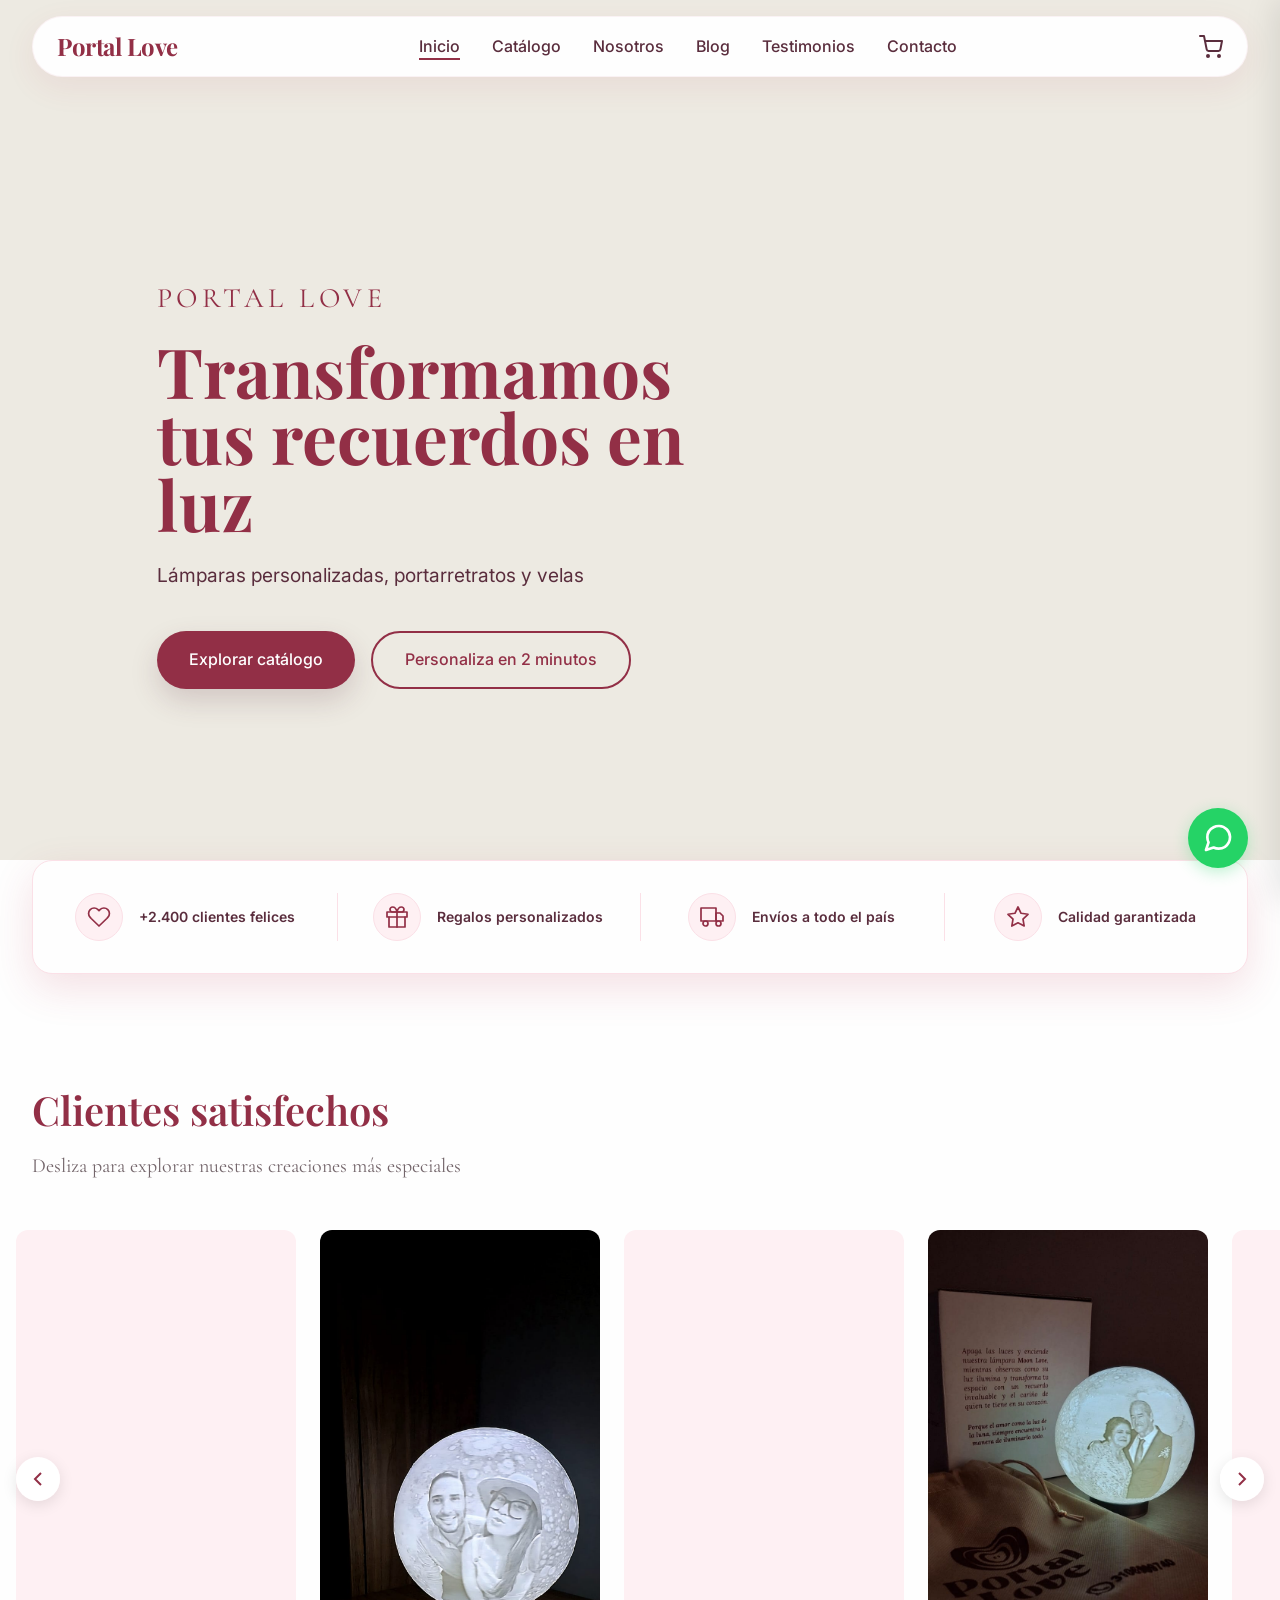
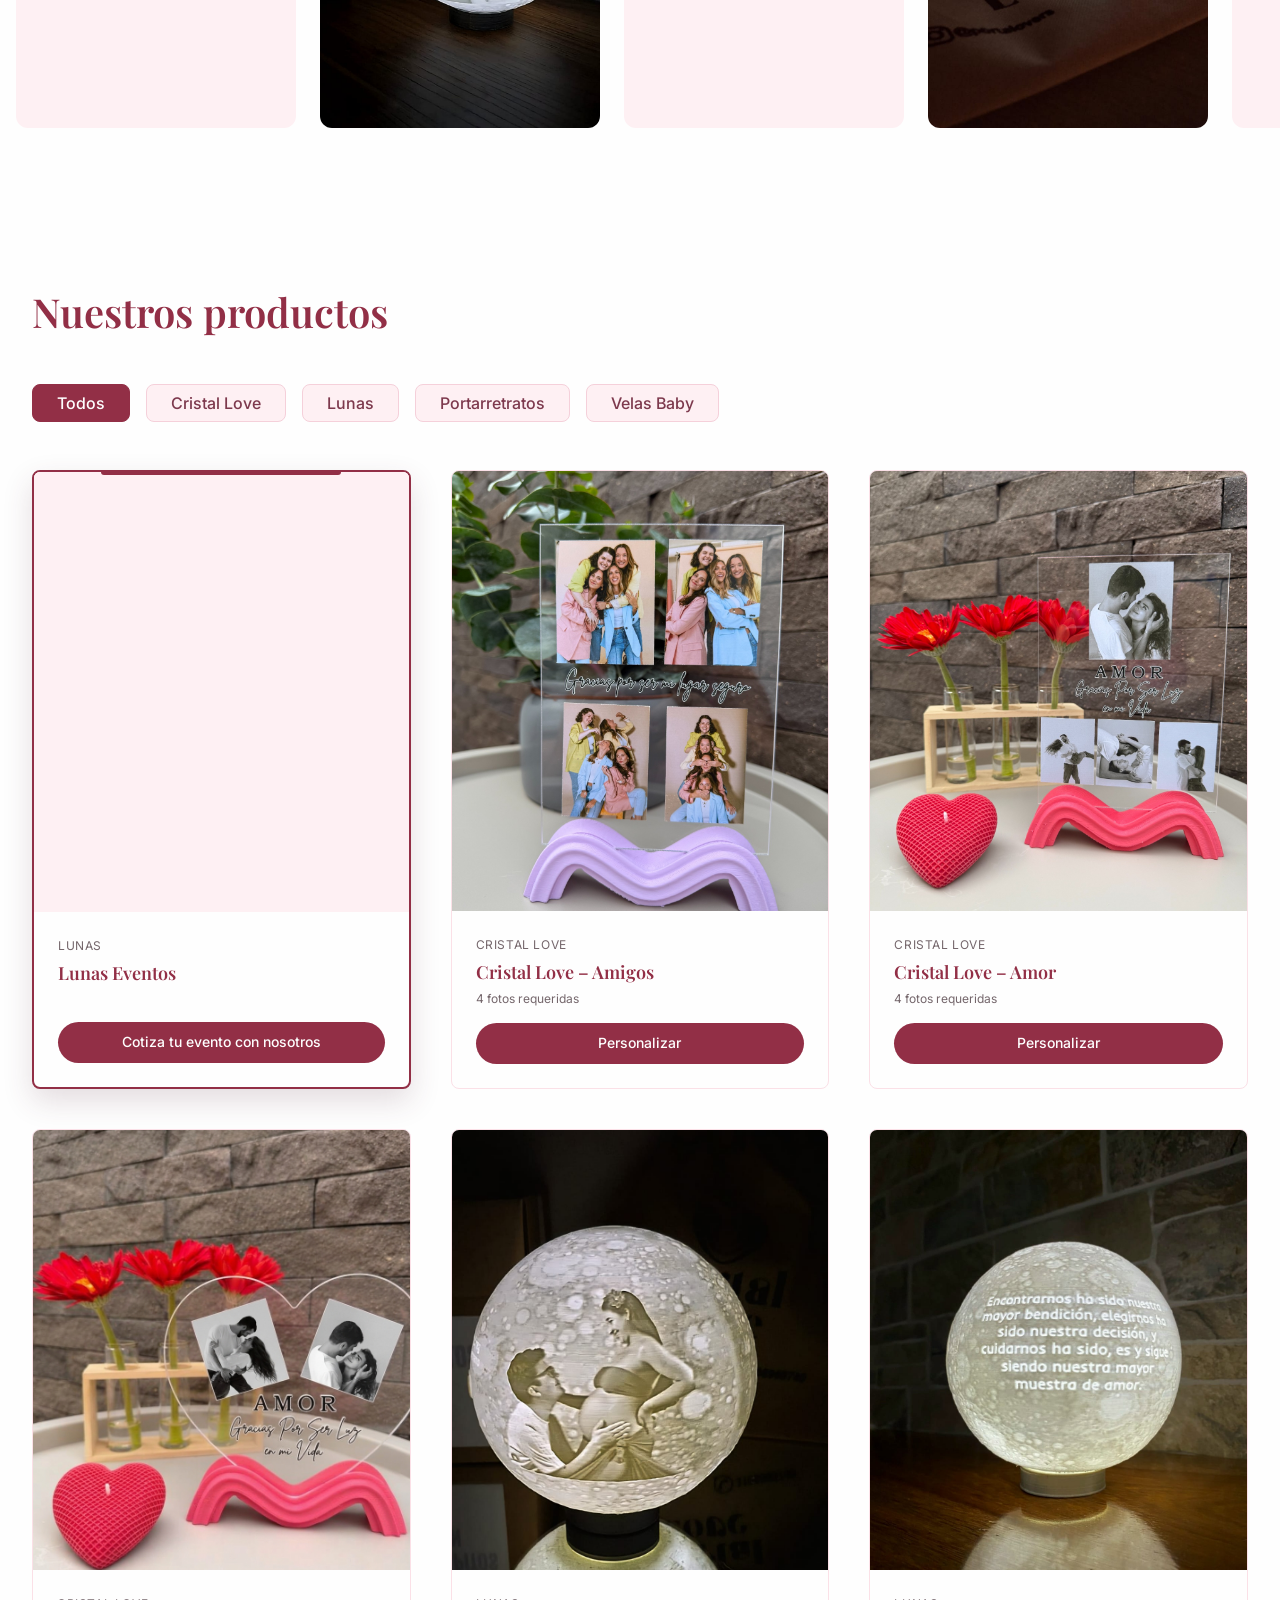
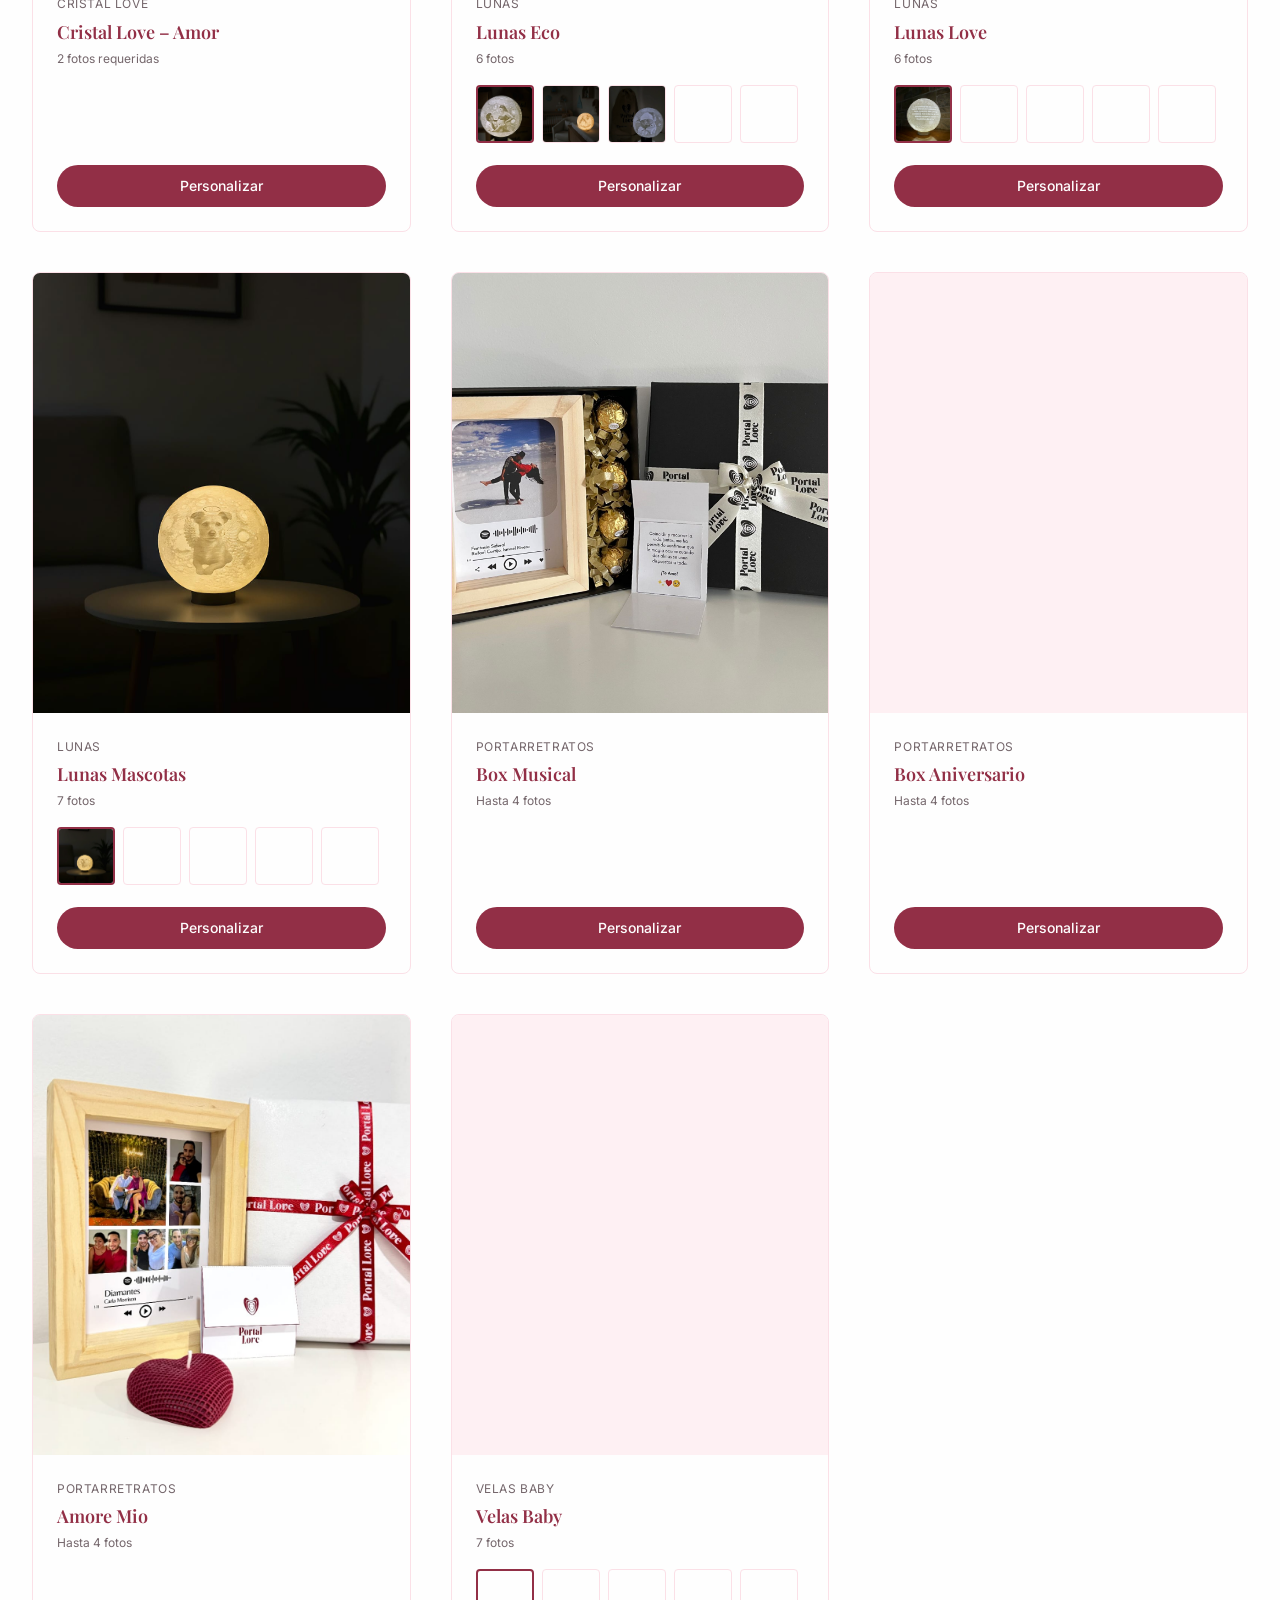
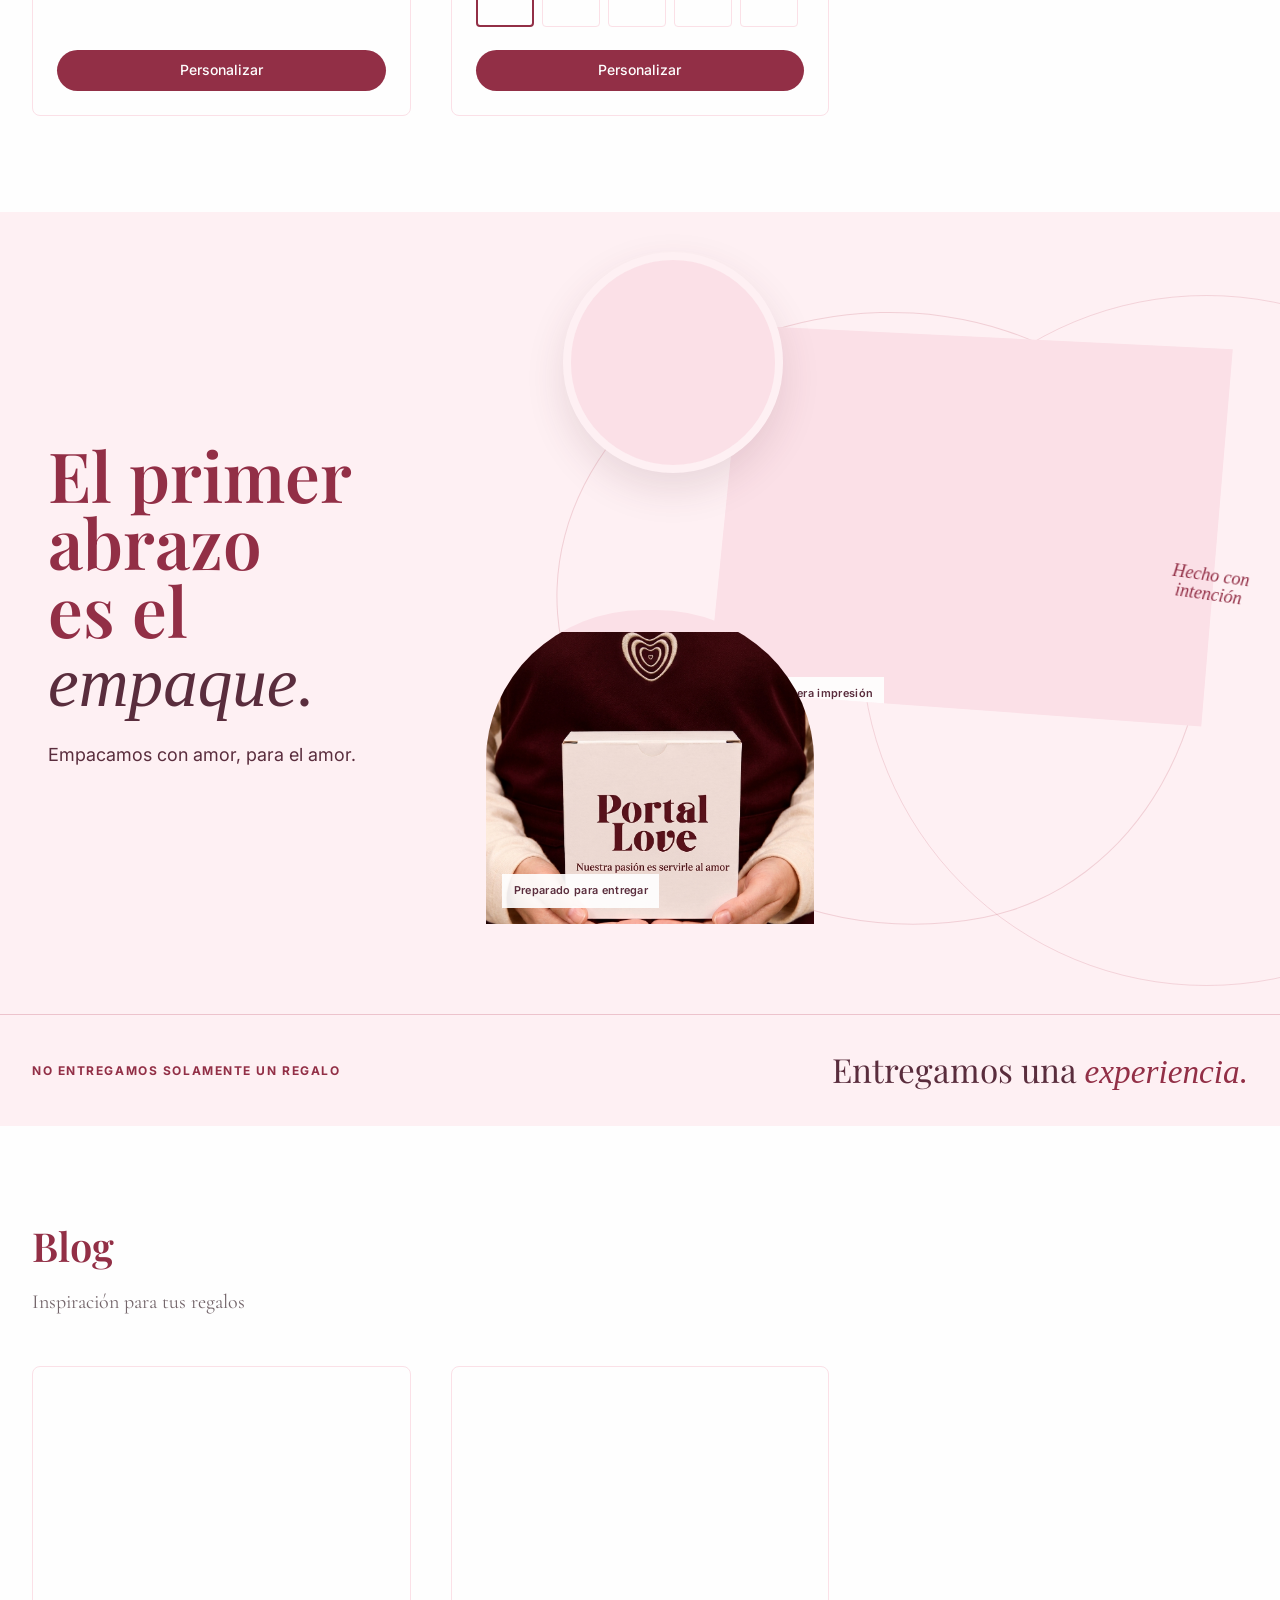
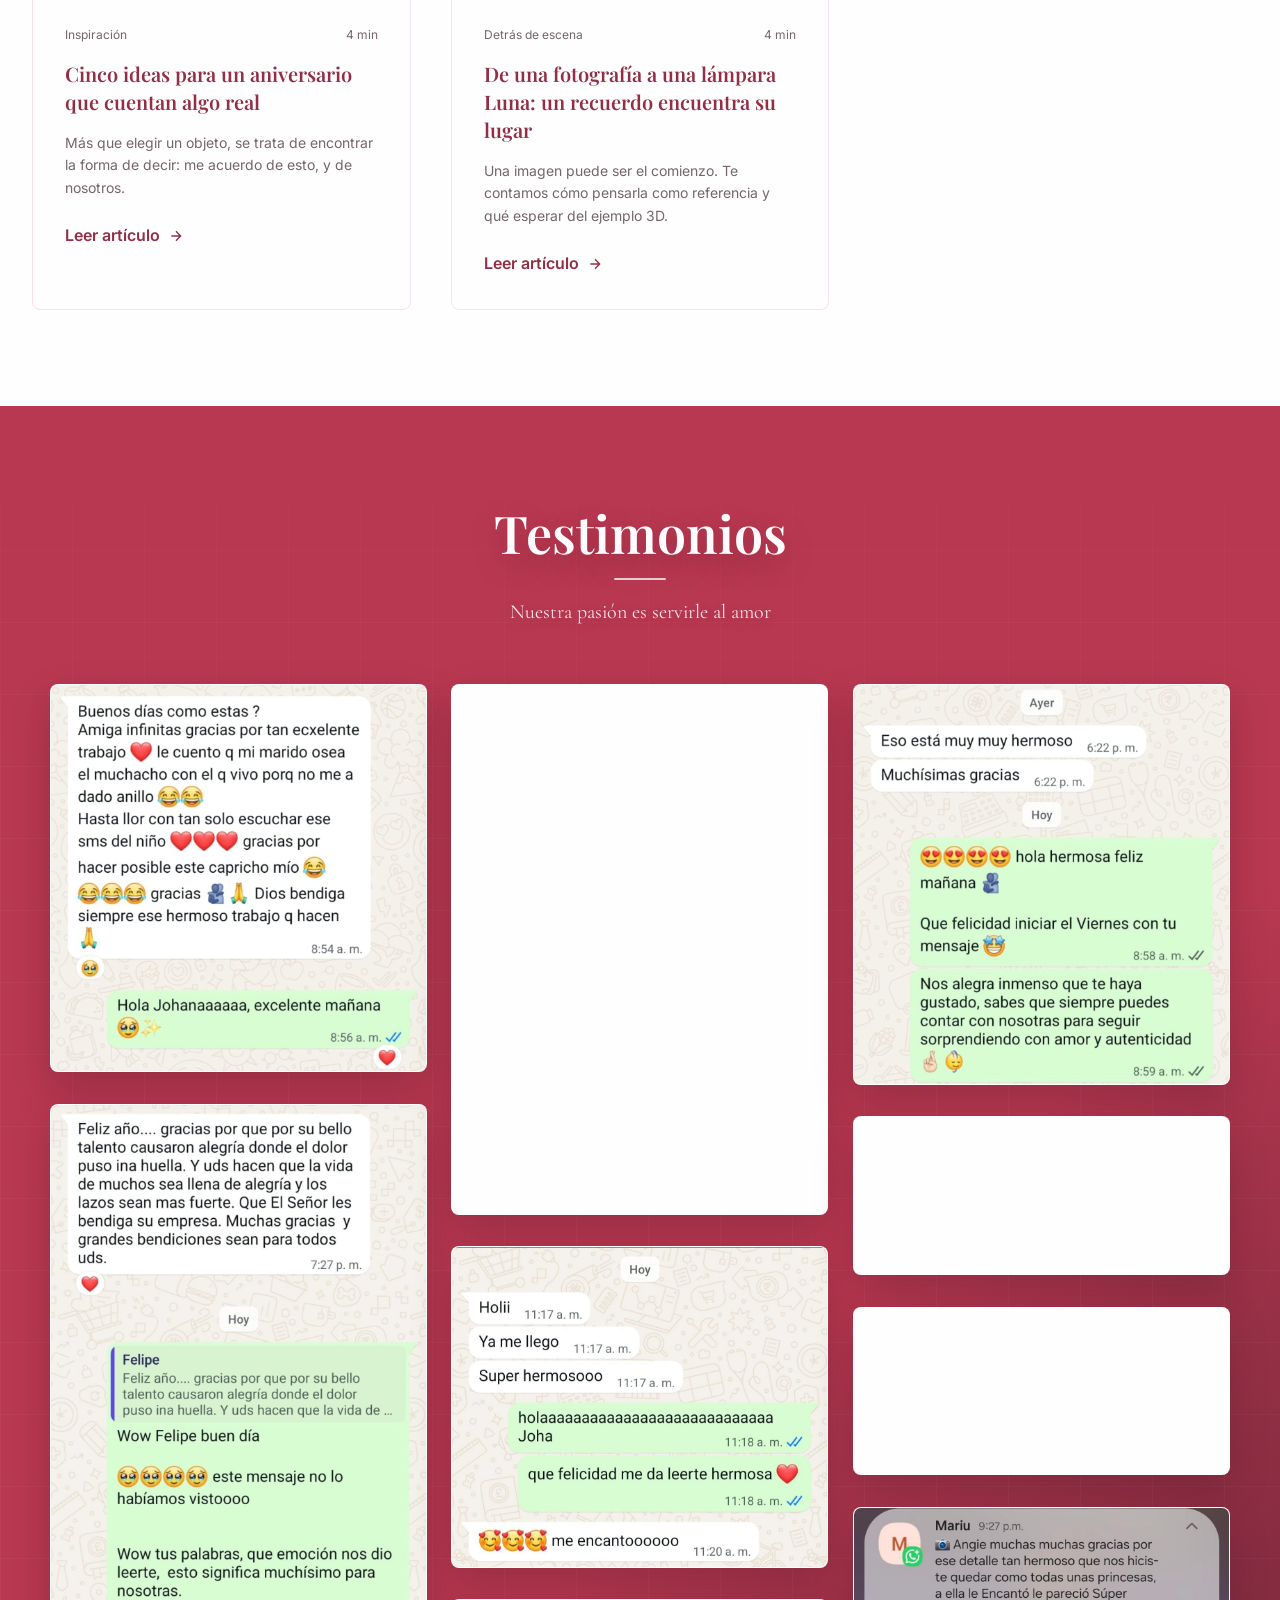
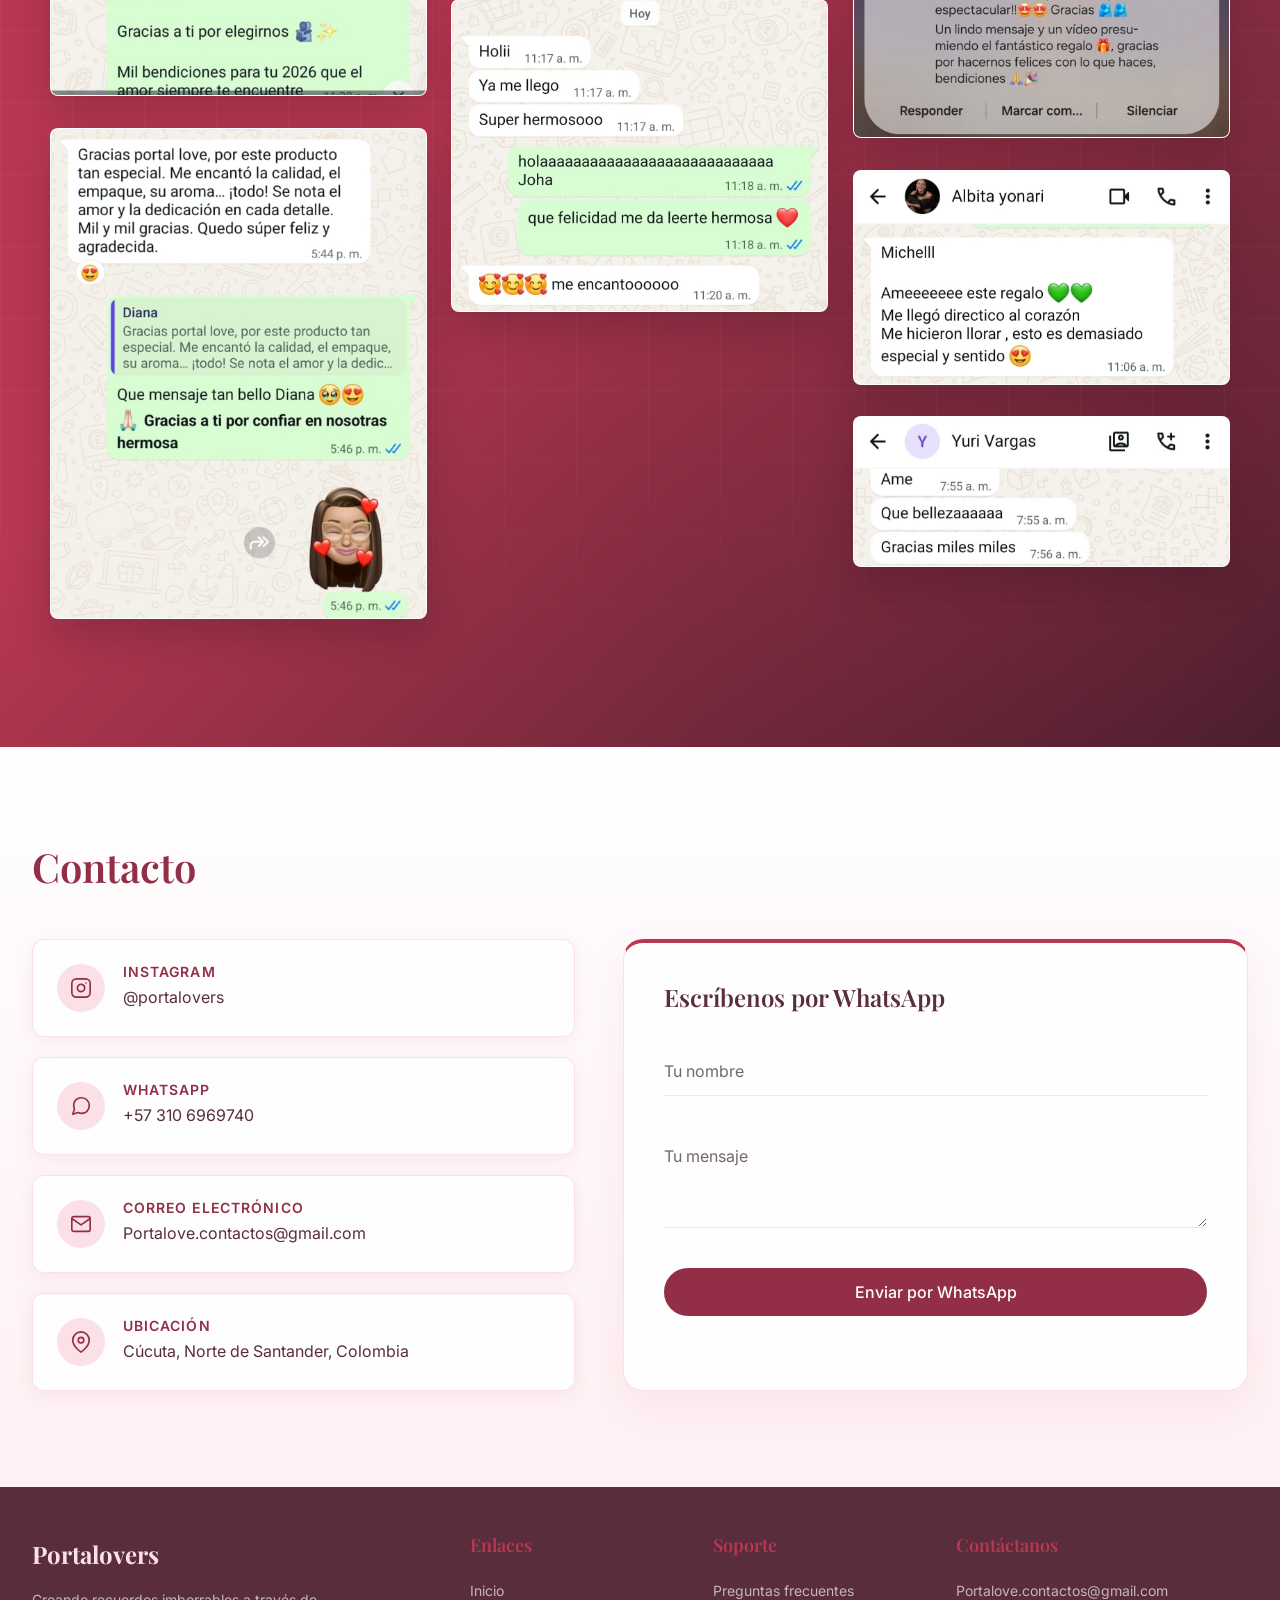
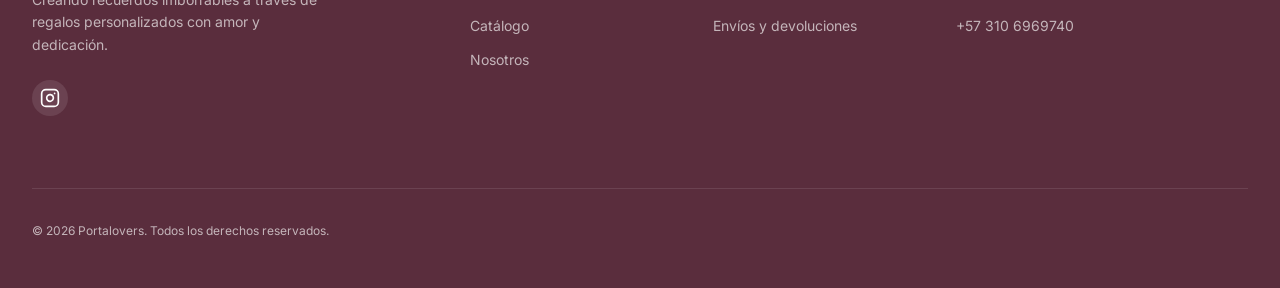
==== commit 548e0638: "Descripcion de los cambios" ====
--- a/personalizar.html
+++ b/personalizar.html
@@ -3,7 +3,8 @@
 <head>
   <meta charset="UTF-8">
   <meta name="viewport" content="width=device-width, initial-scale=1.0">
-  <title>Personalizar tu Regalo | Portalovers</title>
+  <title>Personalizar tu regalo | Portalovers</title>
+  <meta name="description" content="Configura tu regalo personalizado, agrega tus fotos y dedicatoria, y coordina el pedido con Portalovers.">
   <link rel="preconnect" href="https://fonts.googleapis.com">
   <link rel="preconnect" href="https://fonts.gstatic.com" crossorigin>
   <link rel="stylesheet" href="css/styles.css">
@@ -27,7 +28,7 @@
         </ul>
       </nav>
       <div class="header-actions">
-        <button class="cart-icon" id="cartIcon" type="button" aria-label="Ver carrito">
+        <button class="cart-icon" id="cartIcon" type="button" aria-label="Ver carrito" aria-controls="cartPanel" aria-expanded="false">
           <svg width="24" height="24" viewBox="0 0 24 24" fill="none" stroke="currentColor" stroke-width="2" stroke-linecap="round" stroke-linejoin="round"><circle cx="9" cy="21" r="1"/><circle cx="20" cy="21" r="1"/><path d="M1 1h4l2.68 13.39a2 2 0 0 0 2 1.61h9.72a2 2 0 0 0 2-1.61L23 6H6"/></svg>
           <span class="cart-badge" id="cartBadge" style="display: none;">0</span>
         </button>
@@ -46,7 +47,7 @@
       </a>
 
       <div class="personalize-header">
-        <h1>Personaliza tu Regalo</h1>
+        <h1>Personaliza tu regalo</h1>
         <p>Haz que tu detalle sea único e inolvidable</p>
       </div>
 
@@ -60,6 +61,13 @@
                 <div class="preview-custom-phrase" id="previewPhrase"></div>
                 <div class="preview-custom-song" id="previewSong"></div>
               </div>
+              <button class="preview-gallery-arrow preview-gallery-arrow--previous" id="previewImagePrevious" type="button" aria-label="Ver imagen anterior" aria-controls="previewProductImg" hidden>
+                <svg width="18" height="18" viewBox="0 0 24 24" fill="none" stroke="currentColor" stroke-width="2" stroke-linecap="round" stroke-linejoin="round" aria-hidden="true"><path d="m15 18-6-6 6-6"></path></svg>
+              </button>
+              <button class="preview-gallery-arrow preview-gallery-arrow--next" id="previewImageNext" type="button" aria-label="Ver imagen siguiente" aria-controls="previewProductImg" hidden>
+                <svg width="18" height="18" viewBox="0 0 24 24" fill="none" stroke="currentColor" stroke-width="2" stroke-linecap="round" stroke-linejoin="round" aria-hidden="true"><path d="m9 18 6-6-6-6"></path></svg>
+              </button>
+              <span class="preview-image-count" id="previewImageCounter" aria-live="polite" aria-atomic="true" hidden></span>
             </div>
             <div class="preview-info">
               <h2 class="preview-name" id="previewName">Producto</h2>
@@ -80,7 +88,7 @@
               </div>
               <div class="luna-size-options" role="group" aria-label="Tallas disponibles">
                 <button class="luna-size-card" type="button" data-luna-size="esencial" aria-pressed="false"><strong>Esencial</strong><span class="luna-size-price">Precio por cotizar</span></button>
-                <button class="luna-size-card" type="button" data-luna-size="plus" aria-pressed="false"><span class="luna-size-badge">Más pedida</span><strong>Plus</strong><span class="luna-size-price">Precio por cotizar</span></button>
+                <button class="luna-size-card" type="button" data-luna-size="plus" aria-pressed="false"><span class="luna-size-badge">La más pedida</span><strong>Plus</strong><span class="luna-size-price">Precio por cotizar</span></button>
                 <button class="luna-size-card" type="button" data-luna-size="premium" aria-pressed="false"><strong>Premium</strong><span class="luna-size-price">Precio por cotizar</span></button>
               </div>
               <p class="step-hint" id="lunaSizeFeedback" role="status" aria-live="polite">Elige una talla para empezar a personalizar.</p>
@@ -102,7 +110,7 @@
                 <div class="luna-step-heading"><span class="step-number">2</span><div><h3 id="lunaQrTitle"></h3><p id="lunaQrHint"></p></div></div>
                 <div class="luna-qr-choices" id="lunaQrChoices" role="group" aria-label="Opciones para el QR" aria-required="true" hidden>
                   <button class="luna-qr-choice" type="button" data-luna-qr="audio" aria-pressed="false"><strong>Audio o latido del corazón de tu bebé</strong><span>Sube un archivo de audio.</span></button>
-                  <button class="luna-qr-choice" type="button" data-luna-qr="song-link" aria-pressed="false"><strong>Link de la canción</strong><span>Agrega el enlace que se asociará al QR.</span></button>
+                  <button class="luna-qr-choice" type="button" data-luna-qr="song-link" aria-pressed="false"><strong>Enlace de la canción</strong><span>Agrega el enlace que se asociará al QR.</span></button>
                 </div>
                 <div id="lunaAudioMount" hidden></div>
                 <div id="lunaSongMount" hidden></div>
@@ -148,10 +156,7 @@
                 <span class="step-number">2</span>
                 <div><h3 id="cristalMessageTitle">Elige tu mensaje</h3><p>Selecciona una opción.</p></div>
               </div>
-              <div class="cristal-choice-grid cristal-message-choices" role="group" aria-label="Opciones de mensaje">
-                <button class="cristal-choice-card" type="button" data-choice-group="cristal-message" data-value="1" aria-pressed="false"><strong>Opción 1</strong><span>Frase pendiente de definir</span></button>
-                <button class="cristal-choice-card" type="button" data-choice-group="cristal-message" data-value="2" aria-pressed="false"><strong>Opción 2</strong><span>Frase pendiente de definir</span></button>
-                <button class="cristal-choice-card" type="button" data-choice-group="cristal-message" data-value="3" aria-pressed="false"><strong>Opción 3</strong><span>Frase pendiente de definir</span></button>
+              <div class="cristal-choice-grid cristal-message-choices" id="cristalMessageChoices" role="group" aria-label="Opciones de mensaje">
               </div>
             </section>
 
@@ -223,7 +228,7 @@
                 <span class="step-number">2</span>
                 <div><h3 id="portraitSongTitle">La canción</h3><p>Escribe el nombre o pega el enlace de la canción.</p></div>
               </div>
-              <input class="song-input portrait-text-input" id="portraitSongInput" type="text" placeholder="Nombre o link de la canción">
+              <input class="song-input portrait-text-input" id="portraitSongInput" type="text" placeholder="Nombre o enlace de la canción">
             </section>
 
             <section class="portrait-step" id="portraitAnniversaryStep" aria-labelledby="portraitAnniversaryTitle" hidden>
@@ -358,9 +363,9 @@
               <span>Cantidad</span>
             </div>
             <div class="qty-selector">
-              <button class="qty-btn" id="qtyMinus">−</button>
+              <button class="qty-btn" id="qtyMinus" type="button" aria-label="Disminuir cantidad">−</button>
               <span class="qty-value" id="qtyValue">1</span>
-              <button class="qty-btn" id="qtyPlus">+</button>
+              <button class="qty-btn" id="qtyPlus" type="button" aria-label="Aumentar cantidad">+</button>
             </div>
           </div>
 
@@ -399,7 +404,7 @@
           </section>
 
           <!-- Add to Cart -->
-          <button class="btn-add-cart" id="addToCartBtn">
+          <button class="btn-add-cart" id="addToCartBtn" type="button">
             🛒 Agregar al Carrito
           </button>
           <p class="step-hint order-feedback" id="orderFeedback" role="status" aria-live="polite"></p>
--- a/css/styles.css
+++ b/css/styles.css
@@ -5,26 +5,27 @@
    ========================================================================== */
 :root {
   /* Colors */
-  --primary: #cd96a2;
-  --primary-light: #e0b5bd;
-  --primary-dark: #924b5c;
+  --primary: #b93851;
+  --primary-light: #c96f83;
+  --primary-dark: #922f46;
   --secondary: #fbe0e7;
   --secondary-light: #fef0f3;
-  --accent: #a4324d;
+  --accent: #b93851;
   --cristal-base-red: #b52e4b;
   --cristal-base-lilac: #b89bd0;
   --cristal-base-beige: #c6ad8c;
   --dark: #5a2d3d;
-  --dark-light: #924b5c;
+  --dark-light: #7d394d;
   --light: #fbe0e7;
   --light-alt: #f5d0da;
+  --warm-surface: #edeae2;
   --white: #fefefe;
-  --muted: #6b6b6b;
-  --muted-light: #8a8a8a;
+  --muted: #74666b;
+  --muted-light: #c4b5ba;
 
   /* Utilities */
-  --shadow: rgba(146, 75, 92, 0.08);
-  --shadow-strong: rgba(146, 75, 92, 0.15);
+  --shadow: rgba(185, 56, 81, 0.08);
+  --shadow-strong: rgba(185, 56, 81, 0.15);
   --gradient-overlay: linear-gradient(180deg, rgba(42, 42, 42, 0.15) 0%, rgba(42, 42, 42, 0.75) 100%);
 
   /* Typography */
@@ -55,8 +56,22 @@
   --radius-full: 9999px;
 
   /* Animations */
-  --transition-base: 0.35s ease;
-  --transition-reveal: 0.6s cubic-bezier(0.25, 0.1, 0.25, 1);
+  --ease-standard: cubic-bezier(0.2, 0.7, 0.2, 1);
+  --ease-out: cubic-bezier(0.22, 1, 0.36, 1);
+  --duration-fast: 180ms;
+  --duration-base: 320ms;
+  --duration-reveal: 680ms;
+  --transition-base: var(--duration-base) var(--ease-standard);
+  --transition-reveal: var(--duration-reveal) var(--ease-out);
+}
+
+@view-transition { navigation: auto; }
+::view-transition-old(root) { animation: page-transition-out 160ms ease both; }
+::view-transition-new(root) { animation: page-transition-in 360ms var(--ease-out) both; }
+@keyframes page-transition-out { to { opacity: 0; } }
+@keyframes page-transition-in {
+  from { opacity: 0; transform: translate3d(0, 8px, 0); }
+  to { opacity: 1; transform: translate3d(0, 0, 0); }
 }
 
 *, *::before, *::after {
@@ -85,7 +100,7 @@
   font-family: var(--font-heading);
   font-weight: 600;
   line-height: 1.2;
-  color: var(--dark);
+  color: var(--primary-dark);
   margin-bottom: 1rem;
 }
 
@@ -268,7 +283,7 @@
   width: 100%;
   max-width: 1480px;
   padding: 0.65rem 1.5rem;
-  border: 1px solid rgba(146, 75, 92, 0.06);
+  border: 1px solid rgba(185, 56, 81, 0.06);
   border-radius: var(--radius-full);
   background: var(--white);
   box-shadow: 0 10px 32px var(--shadow);
@@ -376,103 +391,49 @@
    ========================================================================== */
 .hero {
   position: relative;
-  min-height: 100vh;
-  display: flex;
-  align-items: center;
-  justify-content: center;
-  padding-top: 80px;
+  height: 100vh;
+  height: 100svh;
+  min-height: 640px;
+  display: flex;
+  align-items: center;
+  justify-content: flex-start;
+  padding: 6rem 5vw 2rem;
+  box-sizing: border-box;
   overflow: hidden;
-  background: linear-gradient(135deg, #e9b8c6 0%, #c77b90 23%, #9c4561 49%, #4f2332 100%);
+  background: var(--warm-surface);
   isolation: isolate;
 }
-.hero::before,
-.hero::after {
-  content: "";
+.hero-video,
+.hero-static {
   position: absolute;
-  border-radius: 50%;
-  filter: blur(18px);
-  opacity: 0.9;
+  top: 50%;
+  right: clamp(1rem, 4vw, 4rem);
+  z-index: 0;
+  width: auto;
+  height: min(92svh, 1100px);
+  max-width: calc(100vw - 2rem);
+  aspect-ratio: 9 / 16;
+  transform: translateY(-50%);
+  object-fit: contain;
   pointer-events: none;
-  animation: ambientFloat 16s ease-in-out infinite alternate;
-}
-.hero::before {
-  width: 38rem;
-  height: 38rem;
-  right: -8rem;
-  bottom: -10rem;
-  background: rgba(255, 255, 255, 0.18);
-}
-.hero::after {
-  width: 30rem;
-  height: 30rem;
-  left: -6rem;
-  top: -7rem;
-  background: rgba(166, 90, 110, 0.3);
-  animation-delay: 2s;
-}
-.hero-ambient {
-  position: absolute;
-  inset: 0;
-  z-index: 0;
-  pointer-events: none;
-}
-.orb {
-  position: absolute;
-  border-radius: 50%;
-  border: 1px solid rgba(255, 255, 255, 0.18);
-  background: radial-gradient(circle at 30% 30%, rgba(255,255,255,0.8), rgba(255,255,255,0.12) 30%, rgba(255,255,255,0.02) 70%, transparent 100%);
-  box-shadow: inset 0 0 30px rgba(255,255,255,0.12), 0 25px 50px rgba(90, 45, 61, 0.2);
-  backdrop-filter: blur(8px);
-  animation: orbFloat 16s ease-in-out infinite alternate;
-}
-.orb-one {
-  width: 26rem;
-  height: 26rem;
-  top: 8%;
-  left: 12%;
-}
-.orb-two {
-  width: 18rem;
-  height: 18rem;
-  right: 13%;
-  top: 18%;
-  animation-delay: 1.3s;
-}
-.orb-three {
-  width: 22rem;
-  height: 22rem;
-  left: 50%;
-  bottom: 6%;
-  transform: translateX(-50%);
-  animation-delay: 2.7s;
-}
-.hero-bg {
-  position: absolute;
-  inset: 0;
-  z-index: 0;
-}
-.hero-bg img {
-  width: 100%;
-  height: 100%;
-  object-fit: cover;
-}
-.hero-overlay {
-  position: absolute;
-  inset: 0;
-  background: linear-gradient(90deg, rgba(30, 10, 16, 0.8) 0%, rgba(86, 31, 48, 0.55) 42%, rgba(108, 52, 70, 0.22) 100%);
-  z-index: 1;
-}
+}
+.hero-video {
+  mix-blend-mode: darken;
+}
+.hero-static { background: var(--warm-surface); }
 .hero-content {
   position: relative;
   z-index: 2;
-  text-align: center;
-  color: var(--white);
-  max-width: 920px;
+  width: min(44vw, 650px);
+  max-width: 650px;
+  margin-left: clamp(1rem, 6vw, 7.5rem);
+  text-align: left;
+  color: var(--dark);
   padding: 0 1rem;
   transform-style: preserve-3d;
   perspective: 1200px;
   transition: transform 0.2s ease-out;
-  text-shadow: 0 10px 25px rgba(26, 12, 18, 0.12);
+  text-shadow: none;
 }
 .hero-content > * {
   animation: hero-enter 700ms cubic-bezier(0.22, 1, 0.36, 1) both;
@@ -507,56 +468,93 @@
   text-transform: uppercase;
   margin-bottom: 1rem;
   display: block;
-  color: rgba(255, 255, 255, 0.82);
+  color: var(--primary-dark);
 }
 .hero-title {
-  font-size: clamp(3rem, 6vw, 6rem);
+  font-size: clamp(3rem, 5.4vw, 5.25rem);
   font-weight: 700;
-  color: #fffafc;
+  color: var(--primary-dark);
   margin-bottom: 1.5rem;
   line-height: 0.96;
-  text-shadow: 0 20px 45px rgba(38, 16, 24, 0.28);
+  text-shadow: none;
 }
 .hero-desc {
   max-width: 720px;
-  margin: 0 auto 2.5rem;
+  margin: 0 0 2.5rem;
   font-size: clamp(1.05rem, 1.5vw, 1.4rem);
-  color: rgba(255, 255, 255, 0.88);
+  color: var(--dark);
   font-weight: 400;
 }
 .hero-actions {
   display: flex;
   gap: 1rem;
-  justify-content: center;
+  justify-content: flex-start;
   flex-wrap: wrap;
 }
 .hero .btn-primary {
-  background: linear-gradient(135deg, #fffdfd 0%, #f8dfe5 100%);
-  color: var(--dark);
-  box-shadow: 0 18px 35px rgba(90, 45, 61, 0.22);
+  background: var(--primary-dark);
+  color: var(--white);
+  box-shadow: 0 12px 28px rgba(90, 45, 61, 0.18);
 }
 .hero .btn-primary:hover {
-  background: linear-gradient(135deg, #ffffff 0%, #ffe3eb 100%);
-  box-shadow: 0 22px 42px rgba(90, 45, 61, 0.28);
+  background: var(--dark-light);
+  box-shadow: 0 16px 32px rgba(90, 45, 61, 0.22);
 }
 .hero .btn-outline {
-  background: rgba(255, 255, 255, 0.05);
-  border-color: rgba(255, 255, 255, 0.8);
+  background: transparent;
+  border-color: var(--primary-dark);
+  color: var(--primary-dark);
+}
+.hero .btn-outline:hover {
+  background: var(--primary-dark);
   color: var(--white);
-  backdrop-filter: blur(10px);
-}
-.hero .btn-outline:hover {
-  background: rgba(255, 255, 255, 0.12);
-  color: var(--white);
-  border-color: rgba(255, 255, 255, 1);
+  border-color: var(--primary-dark);
 }
 @media (prefers-reduced-motion: reduce) {
-  .hero::before,
-  .hero::after,
-  .orb,
   .hero-content > * {
     animation: none;
+    opacity: 1;
+    filter: none;
+    transform: none;
   }
+  .hero-content { transition: none; }
+}
+@media (min-width: 641px) and (max-width: 900px) {
+  .hero { padding-right: 2rem; padding-left: 2rem; }
+  .hero-video, .hero-static { right: 0; height: min(78svh, 840px); }
+  .hero-content { width: 42vw; max-width: 42vw; margin-left: 1rem; }
+  .hero .hero-title { font-size: clamp(2.4rem, 5.2vw, 3.8rem); }
+  .hero-actions { gap: 0.7rem; }
+  .hero-actions .btn { padding: 0.8rem 1rem; font-size: 0.9rem; }
+}
+@media (max-width: 640px) {
+  .hero {
+    height: 100svh;
+    min-height: 640px;
+    align-items: flex-end;
+    justify-content: center;
+    padding: 0 1.25rem 7rem;
+  }
+  .hero-video, .hero-static {
+    top: 0;
+    left: 50%;
+    right: auto;
+    height: min(64svh, 660px);
+    max-width: 100vw;
+    transform: translateX(-50%);
+  }
+  .hero-content { width: 100%; max-width: none; margin: 0; padding: 0; text-align: center; }
+  .hero .hero-subtitle { font-size: clamp(1.05rem, 5vw, 1.35rem); letter-spacing: 0.1em; margin-bottom: 0.55rem; }
+  .hero .hero-title { font-size: clamp(2rem, 9vw, 2.7rem); line-height: 1.04; margin-bottom: 0.75rem; }
+  .hero .hero-desc { max-width: 26rem; margin: 0 auto 1.25rem; font-size: 1rem; line-height: 1.4; }
+  .hero-actions { justify-content: center; gap: 0.65rem; }
+  .hero-actions .btn { padding: 0.8rem 1rem; font-size: 0.9rem; }
+}
+@media (max-width: 380px) {
+  .hero { padding-bottom: 6rem; }
+  .hero-video, .hero-static { height: min(50svh, 360px); }
+  .hero .hero-title { font-size: 2rem; }
+  .hero-actions .btn { padding: 0.75rem 0.8rem; font-size: 0.84rem; }
 }
 
 /* ==========================================================================
@@ -664,7 +662,7 @@
 }
 .section-title {
   font-size: var(--text-4xl);
-  color: var(--dark);
+  color: var(--primary-dark);
 }
 .section-subtitle {
   color: var(--muted);
@@ -693,6 +691,7 @@
   color: var(--white);
   border-color: var(--primary-dark);
 }
+.filter-btn:active { transform: scale(0.97); }
 .luna-subcategories {
   display: flex;
   align-items: center;
@@ -741,8 +740,10 @@
 .product-card:hover .product-image img {
   transform: scale(1.03);
 }
-.product-card:focus-within { transform: translateY(-4px); box-shadow: 0 12px 30px rgba(205, 150, 162, 0.2); }
+.product-card:focus-within { transform: translateY(-4px); box-shadow: 0 12px 30px rgba(185, 56, 81, 0.2); }
 .product-card:active { transform: translateY(-1px) scale(0.995); }
+.product-card.filter-enter { opacity: 0; transform: scale(0.985); }
+.product-card.filter-exit { opacity: 0; transform: scale(0.97); pointer-events: none; }
 .collection-card { display: flex; flex-direction: column; }
 .collection-card--featured { border: 2px solid var(--primary-dark); box-shadow: 0 12px 30px rgba(90, 45, 61, 0.16); }
 .collection-card--featured::before { position: absolute; z-index: 2; top: 0; right: 18%; left: 18%; height: 3px; border-radius: 0 0 var(--radius-sm) var(--radius-sm); background: var(--primary-dark); content: ''; pointer-events: none; }
@@ -761,8 +762,9 @@
   object-fit: cover;
   transition: transform 0.6s cubic-bezier(0.22, 1, 0.36, 1), opacity 0.25s ease;
 }
-.collection-video { position: absolute; inset: 0; width: 100%; height: 100%; object-fit: cover; background: var(--secondary-light); }
+.collection-video { position: absolute; inset: 0; width: 100%; height: 100%; object-fit: cover; background: var(--secondary-light); transition: transform 0.6s var(--ease-out); }
 .collection-card:hover .collection-image { transform: scale(1.025); }
+.collection-card:hover .collection-video { transform: scale(1.025); }
 .collection-info { display: flex; flex: 1; flex-direction: column; align-items: flex-start; }
 .collection-photo-count { margin: -0.15rem 0 0.9rem; color: var(--muted); font-size: var(--text-xs); }
 .collection-thumbnails {
@@ -866,103 +868,231 @@
 }
 
 /* ==========================================================================
-   15. ABOUT SECTION
+   15. PACKING CAMPAIGN
    ========================================================================== */
-.about {
-  padding: 0;
-  background-color: var(--secondary-light);
-}
-.about-story {
+.packing-section {
   position: relative;
-  display: flex;
-  align-items: flex-start;
-  min-height: clamp(560px, 52vw, 720px);
-  padding: 3.5rem 0;
   overflow: hidden;
-}
-.about-story-image {
+  isolation: isolate;
+  padding: 1.5rem 0 0;
+  background: var(--secondary-light);
+  color: var(--dark);
+}
+.packing-section::before {
   position: absolute;
-  inset: 0;
+  z-index: -1;
+  top: 9%;
+  right: -17rem;
+  width: min(54vw, 760px);
+  aspect-ratio: 1;
+  border: 1px solid rgba(185, 56, 81, 0.16);
+  border-radius: 50%;
+  content: '';
+}
+.packing-colophon {
+  display: flex;
+  align-items: center;
+  justify-content: space-between;
+  gap: 1rem;
+}
+.packing-layout {
+  display: grid;
+  grid-template-columns: minmax(300px, 0.78fr) minmax(0, 1.45fr);
+  align-items: center;
+  gap: clamp(1.5rem, 3.5vw, 4.5rem);
+  width: min(100%, 1500px);
+  min-height: 760px;
+  padding-top: 1rem;
+  padding-bottom: 2rem;
+}
+.packing-copy {
+  position: relative;
+  z-index: 5;
+  padding: 0 0 1.5rem 1rem;
+}
+.packing-title {
+  max-width: 540px;
+  margin: 0 0 1.5rem;
+  color: var(--primary-dark);
+  font-size: clamp(3.25rem, 5.4vw, 6.1rem);
+  line-height: 0.98;
+}
+.packing-title em { color: var(--dark); font-weight: 500; }
+.packing-copy > p {
+  max-width: 23rem;
+  margin: 0;
+  color: var(--dark);
+  font-size: var(--text-lg);
+}
+.packing-scene {
+  position: relative;
+  min-width: 0;
+  height: clamp(600px, 57vw, 780px);
+  isolation: isolate;
+}
+.packing-orbit {
+  position: absolute;
+  inset: 8% 5% 7% 10%;
+  border: 1px solid rgba(185, 56, 81, 0.18);
+  border-radius: 48% 52% 44% 56% / 43% 46% 54% 57%;
+  transform: rotate(-11deg);
+  pointer-events: none;
+}
+.packing-shot {
+  position: absolute;
+  margin: 0;
   overflow: hidden;
   background: var(--secondary);
 }
-.about-story-image::after {
-  position: absolute;
-  inset: 0;
-  content: '';
-  background: linear-gradient(90deg, rgba(90, 45, 61, 0.16), transparent 72%);
-  pointer-events: none;
-}
-.about-story-image img {
+.packing-photo {
+  display: block;
   width: 100%;
   height: 100%;
+  object-fit: cover;
+  transform: translate3d(0, var(--packing-shift, 0px), 0) scale(1.025);
+  transition: transform 700ms var(--ease-out), filter 700ms var(--ease-out);
+}
+.packing-shot--box {
+  z-index: 1;
+  top: 10%;
+  right: 2%;
+  width: 69%;
+  height: 55%;
+  clip-path: polygon(7% 0, 100% 6%, 94% 100%, 0 91%);
+}
+.packing-shot--box .packing-photo { object-position: 54% 50%; }
+.packing-shot figcaption {
+  position: absolute;
+  right: 1rem;
+  bottom: 1rem;
+  left: 1rem;
+  display: flex;
+  align-items: center;
+  gap: 0.6rem;
+  width: fit-content;
+  max-width: calc(100% - 2rem);
+  padding: 0.5rem 0.7rem;
+  background: rgba(254, 254, 254, 0.92);
+  color: var(--dark);
+  font-size: 0.68rem;
+  font-weight: 600;
+  letter-spacing: 0.03em;
+}
+.packing-shot figcaption span { color: var(--primary-dark); font-family: var(--font-heading); }
+.packing-shot--delivery {
+  z-index: 2;
+  bottom: 8%;
+  left: 0;
+  width: 43%;
+  height: 43%;
+  border-radius: 48% 48% 0 0;
+}
+.packing-shot--delivery .packing-photo { object-position: center; }
+.packing-shot--moon {
+  z-index: 3;
+  top: 0;
+  left: 10%;
+  width: 29%;
+  aspect-ratio: 1;
+  border: 0.55rem solid var(--secondary-light);
+  border-radius: 50%;
+  box-shadow: 0 16px 38px rgba(90, 45, 61, 0.13);
+}
+.packing-shot--moon .packing-photo { object-position: 65% 52%; }
+.packing-pouch-wrap {
+  position: absolute;
+  z-index: 4;
+  right: 6%;
+  bottom: -1%;
+  width: 34%;
+  height: 72%;
+  display: grid;
+  place-items: end center;
+}
+.packing-pouch {
   display: block;
-  object-fit: cover;
-  object-position: center 54%;
-  transform: translate3d(0, var(--about-parallax, 0px), 0) scale(1.06);
-  will-change: transform;
-}
-.about-story-inner {
+  width: 100%;
+  height: 100%;
+  object-fit: contain;
+  filter: drop-shadow(0 24px 18px rgba(45, 26, 22, 0.2));
+  transform: translate3d(0, var(--packing-shift, 0px), 0);
+  animation: packing-drift 7s ease-in-out infinite;
+  transition: filter 500ms var(--ease-out);
+}
+@keyframes packing-drift {
+  0%, 100% { translate: 0 0; }
+  50% { translate: 0 -12px; }
+}
+.packing-scene-seal {
+  position: absolute;
+  z-index: 5;
+  right: 0;
+  top: 43%;
+  color: var(--primary-dark);
+  font-family: var(--font-accent);
+  font-size: var(--text-lg);
+  font-style: italic;
+  line-height: 1.05;
+  text-align: center;
+  transform: rotate(8deg);
+}
+.packing-colophon {
   position: relative;
-  z-index: 1;
-  display: flex;
-  align-items: flex-start;
-  width: 100%;
-}
-.about-content {
-  width: min(100%, 500px);
-  padding: 2.5rem;
-  border: 1px solid var(--secondary);
-  border-radius: var(--radius-xl);
-  background: var(--white);
-  box-shadow: 0 20px 55px var(--shadow-strong);
-}
-.about-content h2 {
-  font-size: var(--text-4xl);
-  margin-bottom: 1rem;
-}
-.about-content p {
-  color: var(--muted);
-  margin-bottom: 1.25rem;
-  font-size: var(--text-base);
-}
-.about-values {
-  display: grid;
-  gap: 0.7rem;
-  margin-top: 1.25rem;
-}
-.about-value {
-  display: flex;
-  align-items: center;
-  gap: 0.65rem;
-  color: var(--primary-dark);
-}
-.about-value svg { flex: 0 0 16px; }
-.about-stats-band {
-  padding: 3.25rem 0;
-  background: var(--primary-dark);
-}
-.stats {
-  display: grid;
-  grid-template-columns: repeat(3, minmax(0, 1fr));
-  gap: 2rem;
-  margin-top: 0;
-}
-.stat-item { text-align: left; }
-.about-stats-band .stat-item:nth-child(2) { transition-delay: 90ms; }
-.about-stats-band .stat-item:nth-child(3) { transition-delay: 180ms; }
-.stat-number {
+  min-height: 112px;
+  padding-top: 1.2rem;
+  padding-bottom: 1.2rem;
+  border-top: 1px solid rgba(185, 56, 81, 0.24);
+}
+.packing-colophon > span:first-child {
+  color: var(--primary-dark);
+  font-size: var(--text-xs);
+  font-weight: 700;
+  letter-spacing: 0.13em;
+}
+.packing-colophon p {
+  margin: 0;
+  color: var(--dark);
   font-family: var(--font-heading);
-  font-size: var(--text-4xl);
-  color: var(--white);
-  line-height: 1;
-  margin-bottom: 0.5rem;
-}
-.stat-label {
-  color: var(--secondary-light);
-  font-size: var(--text-sm);
-  text-transform: uppercase;
-  letter-spacing: 0.05em;
+  font-size: clamp(1.45rem, 2.6vw, 2.25rem);
+}
+.packing-colophon p em { color: var(--primary-dark); font-weight: 500; }
+@media (hover: hover) and (prefers-reduced-motion: no-preference) {
+  .packing-shot:hover { z-index: 6; }
+  .packing-shot:hover .packing-photo {
+    transform: translate3d(0, var(--packing-shift, 0px), 0) scale(1.075) rotate(0.35deg);
+    filter: saturate(1.08);
+  }
+  .packing-pouch-wrap:hover .packing-pouch { filter: drop-shadow(0 32px 22px rgba(45, 26, 22, 0.28)); }
+}
+@media (max-width: 900px) {
+  .packing-layout { display: block; min-height: 0; padding-top: 3rem; padding-bottom: 1rem; }
+  .packing-copy { max-width: 680px; margin: 0 auto; padding: 0 1rem; }
+  .packing-title { max-width: 680px; font-size: clamp(3rem, 7vw, 5rem); }
+  .packing-scene { width: min(100%, 760px); height: clamp(560px, 82vw, 720px); margin: 0 auto; }
+  .packing-colophon { min-height: 96px; }
+}
+@media (max-width: 600px) {
+  .packing-section { padding-top: 0.8rem; }
+  .packing-layout { padding-top: 2.25rem; }
+  .packing-copy { padding: 0 0.25rem; }
+  .packing-title { margin-bottom: 0.9rem; font-size: clamp(2.6rem, 12vw, 4rem); }
+  .packing-copy > p { font-size: var(--text-base); }
+  .packing-scene { height: clamp(480px, 132vw, 590px); margin-top: 0.5rem; }
+  .packing-orbit { inset: 7% 1% 8% 5%; }
+  .packing-shot--box { top: 10%; right: 0; width: 82%; height: 46%; }
+  .packing-shot--box figcaption { right: 0.6rem; bottom: 0.6rem; left: 0.6rem; padding: 0.4rem 0.55rem; font-size: 0.6rem; }
+  .packing-shot--delivery { bottom: 7%; left: 0; width: 53%; height: 36%; }
+  .packing-shot--delivery figcaption { right: auto; bottom: 0.55rem; left: 0.55rem; max-width: calc(100% - 1.1rem); padding: 0.4rem 0.5rem; font-size: 0.58rem; }
+  .packing-shot--moon { top: 2%; left: 2%; width: 31%; border-width: 0.35rem; }
+  .packing-pouch-wrap { right: 0; bottom: 0; width: 43%; height: 62%; }
+  .packing-scene-seal { top: 52%; right: -0.2rem; font-size: var(--text-base); }
+  .packing-colophon { display: grid; grid-template-columns: 1fr auto; gap: 0.3rem 1rem; min-height: 0; padding-top: 1.2rem; padding-bottom: 1.5rem; }
+  .packing-colophon > span:first-child { grid-column: 1 / -1; font-size: 0.6rem; }
+  .packing-colophon p { font-size: 1.55rem; }
+}
+@media (prefers-reduced-motion: reduce) {
+  .packing-pouch { animation: none !important; translate: none !important; }
+  .packing-photo, .packing-pouch { transform: none !important; transition: none !important; }
 }
 
 /* ==========================================================================
@@ -1127,7 +1257,7 @@
   content: '';
   background:
     linear-gradient(180deg, rgba(38, 16, 24, 0.12) 0%, rgba(38, 16, 24, 0.5) 52%, rgba(38, 16, 24, 0.92) 100%),
-    linear-gradient(90deg, rgba(135, 57, 80, 0.38), transparent 60%);
+    linear-gradient(90deg, rgba(185, 56, 81, 0.38), transparent 60%);
 }
 @keyframes article-zoom {
   from { transform: scale(1.08); }
@@ -1269,8 +1399,8 @@
 /* Closing */
 .article-ending {
   background:
-    radial-gradient(ellipse at 15% 10%, rgba(255, 229, 237, 0.16), transparent 32%),
-    linear-gradient(135deg, #bd657d 0%, #873950 48%, #451d2c 100%);
+    radial-gradient(ellipse at 15% 10%, rgba(185, 56, 81, 0.16), transparent 32%),
+    linear-gradient(135deg, #b93851 0%, #b93851 48%, #451d2c 100%);
   color: #fffafc;
 }
 .article-ending-inner { width: min(100% - 4rem, 1120px); margin: 0 auto; padding: 5rem 0; text-align: center; }
@@ -1296,11 +1426,11 @@
 .article-product-text strong { font-family: var(--font-heading); font-size: var(--text-lg); line-height: 1.3; }
 .article-product-action { display: inline-flex; align-items: center; gap: 0.4rem; padding: 0.4rem 1.25rem 1.2rem; color: var(--primary-dark); font-size: var(--text-sm); font-weight: 600; }
 .article-ending .article-cta {
-  background: linear-gradient(135deg, #fffdfd 0%, #f8dfe5 100%);
-  color: var(--dark);
+  background: var(--primary-dark);
+  color: var(--white);
   box-shadow: 0 18px 35px rgba(26, 8, 14, 0.28);
 }
-.article-ending .article-cta:hover { background: #fff; }
+.article-ending .article-cta:hover { background: var(--primary-dark); color: var(--white); }
 
 /* Next article */
 .article-next { background: var(--secondary-light); }
@@ -1375,9 +1505,9 @@
   isolation: isolate;
   overflow: hidden;
   background:
-    radial-gradient(ellipse at 14% 16%, rgba(255, 229, 237, 0.18), transparent 28%),
-    radial-gradient(ellipse at 88% 78%, rgba(224, 132, 156, 0.16), transparent 32%),
-    linear-gradient(135deg, #d98da1 0%, #bd657d 23%, #873950 54%, #451d2c 100%);
+    radial-gradient(ellipse at 14% 16%, rgba(185, 56, 81, 0.18), transparent 28%),
+    radial-gradient(ellipse at 88% 78%, rgba(185, 56, 81, 0.16), transparent 32%),
+    linear-gradient(135deg, #b93851 0%, #b93851 23%, #b93851 54%, #451d2c 100%);
   text-align: center;
 }
 .testimonials::before {
@@ -1412,6 +1542,7 @@
   color: rgba(255, 250, 252, 0.88);
   text-shadow: 0 4px 18px rgba(38, 16, 24, 0.24);
 }
+.testimonials.motion-paused .float-shot { animation-play-state: paused; }
 .testimonial-gallery {
   position: relative;
   column-count: 3;
@@ -1781,8 +1912,8 @@
 .cart-overlay.open { opacity: 1; pointer-events: auto; }
 
 /* Cart Panel - slides from right */
-.cart-panel { position: fixed; top: 0; right: -420px; width: 400px; max-width: 90vw; height: 100vh; background: var(--white); z-index: 2000; transition: right 0.4s cubic-bezier(0.25, 0.1, 0.25, 1); display: flex; flex-direction: column; box-shadow: -5px 0 30px rgba(0,0,0,0.1); }
-.cart-panel.open { right: 0; }
+.cart-panel { position: fixed; top: 0; right: 0; width: 400px; max-width: 90vw; height: 100vh; background: var(--white); z-index: 2000; transform: translate3d(100%, 0, 0); transition: transform 0.4s var(--ease-out); display: flex; flex-direction: column; box-shadow: -5px 0 30px rgba(0,0,0,0.1); }
+.cart-panel.open { transform: translate3d(0, 0, 0); }
 
 /* Cart Header */
 .cart-header { display: flex; justify-content: space-between; align-items: center; padding: 1.5rem; border-bottom: 1px solid var(--secondary); }
@@ -1842,6 +1973,42 @@
 .preview-card { background: var(--white); border-radius: var(--radius-lg); overflow: hidden; box-shadow: 0 4px 25px var(--shadow); }
 .preview-image { position: relative; padding-top: 100%; overflow: hidden; background: var(--secondary-light); }
 .preview-image img { position: absolute; top: 0; left: 0; width: 100%; height: 100%; object-fit: cover; }
+.preview-gallery-arrow {
+  position: absolute;
+  z-index: 3;
+  top: 50%;
+  display: grid;
+  width: 2.25rem;
+  aspect-ratio: 1;
+  place-items: center;
+  border: 1px solid rgba(90, 45, 61, 0.14);
+  border-radius: 50%;
+  background: rgba(254, 254, 254, 0.94);
+  color: var(--primary-dark);
+  box-shadow: 0 3px 12px rgba(90, 45, 61, 0.16);
+  cursor: pointer;
+  transform: translateY(-50%);
+  transition: background-color var(--transition-base), color var(--transition-base), transform var(--transition-base);
+}
+.preview-gallery-arrow--previous { left: 0.75rem; }
+.preview-gallery-arrow--next { right: 0.75rem; }
+.preview-gallery-arrow:hover { transform: translateY(-50%) scale(1.06); background: var(--primary-dark); color: var(--white); }
+.preview-gallery-arrow:focus-visible { outline: 2px solid var(--primary-dark); outline-offset: 3px; }
+.preview-gallery-arrow[hidden], .preview-image-count[hidden] { display: none; }
+.preview-image-count {
+  position: absolute;
+  z-index: 2;
+  top: 0.75rem;
+  left: 50%;
+  padding: 0.3rem 0.65rem;
+  border: 1px solid rgba(90, 45, 61, 0.12);
+  border-radius: var(--radius-full);
+  background: rgba(254, 254, 254, 0.9);
+  color: var(--dark);
+  font-size: var(--text-xs);
+  font-weight: 600;
+  transform: translateX(-50%);
+}
 .preview-info { padding: 1.5rem; }
 .preview-name { font-size: var(--text-xl); margin-bottom: 0.5rem; }
 .preview-price { font-size: var(--text-2xl); color: var(--primary-dark); font-weight: 700; }
@@ -1951,7 +2118,7 @@
 .shipping-field-full { grid-column: 1 / -1; }
 .shipping-field input, .shipping-field textarea { width: 100%; min-width: 0; padding: 0.85rem 1rem; border: 1px solid var(--primary-light); border-radius: var(--radius-md); background: var(--white); color: var(--dark); font: inherit; font-weight: 400; }
 .shipping-field textarea { min-height: 92px; resize: vertical; }
-.shipping-field input:focus, .shipping-field textarea:focus { border-color: var(--primary-dark); outline: none; box-shadow: 0 0 0 3px rgba(146, 75, 92, 0.1); }
+.shipping-field input:focus, .shipping-field textarea:focus { border-color: var(--primary-dark); outline: none; box-shadow: 0 0 0 3px rgba(185, 56, 81, 0.1); }
 .shipping-field input[aria-invalid="true"], .shipping-field textarea[aria-invalid="true"] { border-color: #b3261e; }
 .shipping-feedback { min-height: 1.25em; margin: 0.5rem 0 0; color: #b3261e; font-size: var(--text-xs); }
 
@@ -1980,6 +2147,8 @@
 .luna-qr-choice span { color: var(--muted); font-size: var(--text-xs); }
 .luna-qr-choice:hover { border-color: var(--primary); background: var(--secondary-light); }
 .luna-qr-choice.is-selected { border-color: var(--primary-dark); background: var(--secondary-light); box-shadow: inset 0 0 0 1px var(--primary-dark); }
+.cristal-choice-card:active, .luna-size-card:active, .luna-qr-choice:active { transform: scale(0.985); }
+.collection-thumbnail:active { transform: scale(0.94); }
 .luna-base-addon { display: flex; align-items: center; gap: 0.75rem; padding: 1rem; border: 1px solid var(--secondary); border-radius: var(--radius-md); background: var(--white); cursor: pointer; }
 .luna-base-addon input { width: 18px; height: 18px; accent-color: var(--primary-dark); }
 .luna-base-addon span { display: grid; gap: 0.2rem; }
@@ -2005,7 +2174,7 @@
 /* Upload Area */
 .upload-area { border: 2px dashed var(--primary-light); border-radius: var(--radius-md); padding: 2rem; text-align: center; cursor: pointer; transition: all 0.35s; background: var(--secondary-light); }
 .upload-area { border: 1px dashed var(--primary); border-radius: var(--radius-md); padding: 1.5rem; text-align: center; cursor: pointer; transition: all 0.35s; background: var(--secondary-light); }
-.upload-area:hover, .upload-area.dragover { border-color: var(--primary-dark); background: #e8f2ff; }
+.upload-area:hover, .upload-area.dragover { border-color: var(--primary-dark); background: var(--secondary); }
 .upload-area svg { width: 40px; height: 40px; color: var(--primary); margin-bottom: 0.75rem; }
 .upload-area p { color: var(--muted); font-size: var(--text-sm); }
 .upload-area .upload-cta { color: var(--primary-dark); font-weight: 600; text-decoration: underline; }
@@ -2035,14 +2204,14 @@
 
 /* Phrase Input */
 .phrase-input { width: 100%; min-height: 100px; padding: 1rem; border: 1px solid var(--primary-light); border-radius: var(--radius-md); background: var(--white); resize: vertical; font-family: var(--font-accent); font-size: var(--text-lg); color: var(--dark); transition: border-color 0.3s; }
-.phrase-input:focus { border-color: var(--primary-dark); outline: none; box-shadow: 0 0 0 3px rgba(146, 75, 92, 0.1); }
+.phrase-input:focus { border-color: var(--primary-dark); outline: none; box-shadow: 0 0 0 3px rgba(185, 56, 81, 0.1); }
 .phrase-counter { text-align: right; font-size: var(--text-xs); color: var(--muted); margin-top: 0.25rem; }
 
 /* Song Input */
 .song-input-wrapper { position: relative; }
 .song-input-wrapper svg { position: absolute; left: 1rem; top: 50%; transform: translateY(-50%); color: var(--primary); width: 20px; height: 20px; }
 .song-input { width: 100%; padding: 1rem 1rem 1rem 3rem; border: 1px solid var(--primary-light); border-radius: var(--radius-md); background: var(--white); color: var(--dark); transition: border-color 0.3s; }
-.song-input:focus { border-color: var(--primary-dark); outline: none; box-shadow: 0 0 0 3px rgba(146, 75, 92, 0.1); }
+.song-input:focus { border-color: var(--primary-dark); outline: none; box-shadow: 0 0 0 3px rgba(185, 56, 81, 0.1); }
 
 /* Quantity Selector */
 .qty-selector { display: flex; align-items: center; gap: 1rem; }
@@ -2081,7 +2250,7 @@
     width: auto;
     padding: 0 1.25rem;
     background: var(--white);
-    border: 1px solid rgba(146, 75, 92, 0.06);
+    border: 1px solid rgba(185, 56, 81, 0.06);
     border-radius: var(--radius-xl);
     box-shadow: 0 12px 24px var(--shadow-strong);
     max-height: 0;
@@ -2222,7 +2391,7 @@
   left: 0;
   right: 0;
   padding: 1.5rem;
-  background: linear-gradient(transparent, rgba(146, 75, 92, 0.85));
+  background: linear-gradient(transparent, rgba(185, 56, 81, 0.85));
   color: white;
   transform: translateY(100%);
   transition: transform 0.4s ease;
@@ -2267,6 +2436,10 @@
 .showcase-arrow:active { transform: translateY(-50%) scale(0.96); }
 .showcase-prev { left: 1rem; }
 .showcase-next { right: 1rem; }
+.hero.motion-paused::before,
+.hero.motion-paused::after,
+.hero.motion-paused .orb,
+.showcase.motion-paused .showcase-track { animation-play-state: paused; }
 
 .btn-sm {
   padding: 0.6rem 1.2rem;
@@ -2281,7 +2454,7 @@
 
 .product-card:hover {
   transform: translateY(-4px);
-  box-shadow: 0 12px 30px rgba(205, 150, 162, 0.25);
+  box-shadow: 0 12px 30px rgba(185, 56, 81, 0.25);
 }
 
 section[id] { scroll-margin-top: 6rem; }
@@ -2291,6 +2464,7 @@
 }
 
 @media (prefers-reduced-motion: reduce) {
+  ::view-transition-old(root), ::view-transition-new(root) { animation: none !important; }
   html { scroll-behavior: auto; }
   *, *::before, *::after {
     scroll-behavior: auto !important;
@@ -2307,13 +2481,3 @@
   .about-story-image img { transform: scale(1.02); will-change: auto; }
   .showcase-track { animation: none; transform: none; will-change: auto; }
 }
-
-.reveal {
-  opacity: 0;
-  transform: translateY(30px);
-  transition: all 0.6s cubic-bezier(0.25, 0.1, 0.25, 1);
-}
-.reveal.active {
-  opacity: 1;
-  transform: translateY(0);
-}
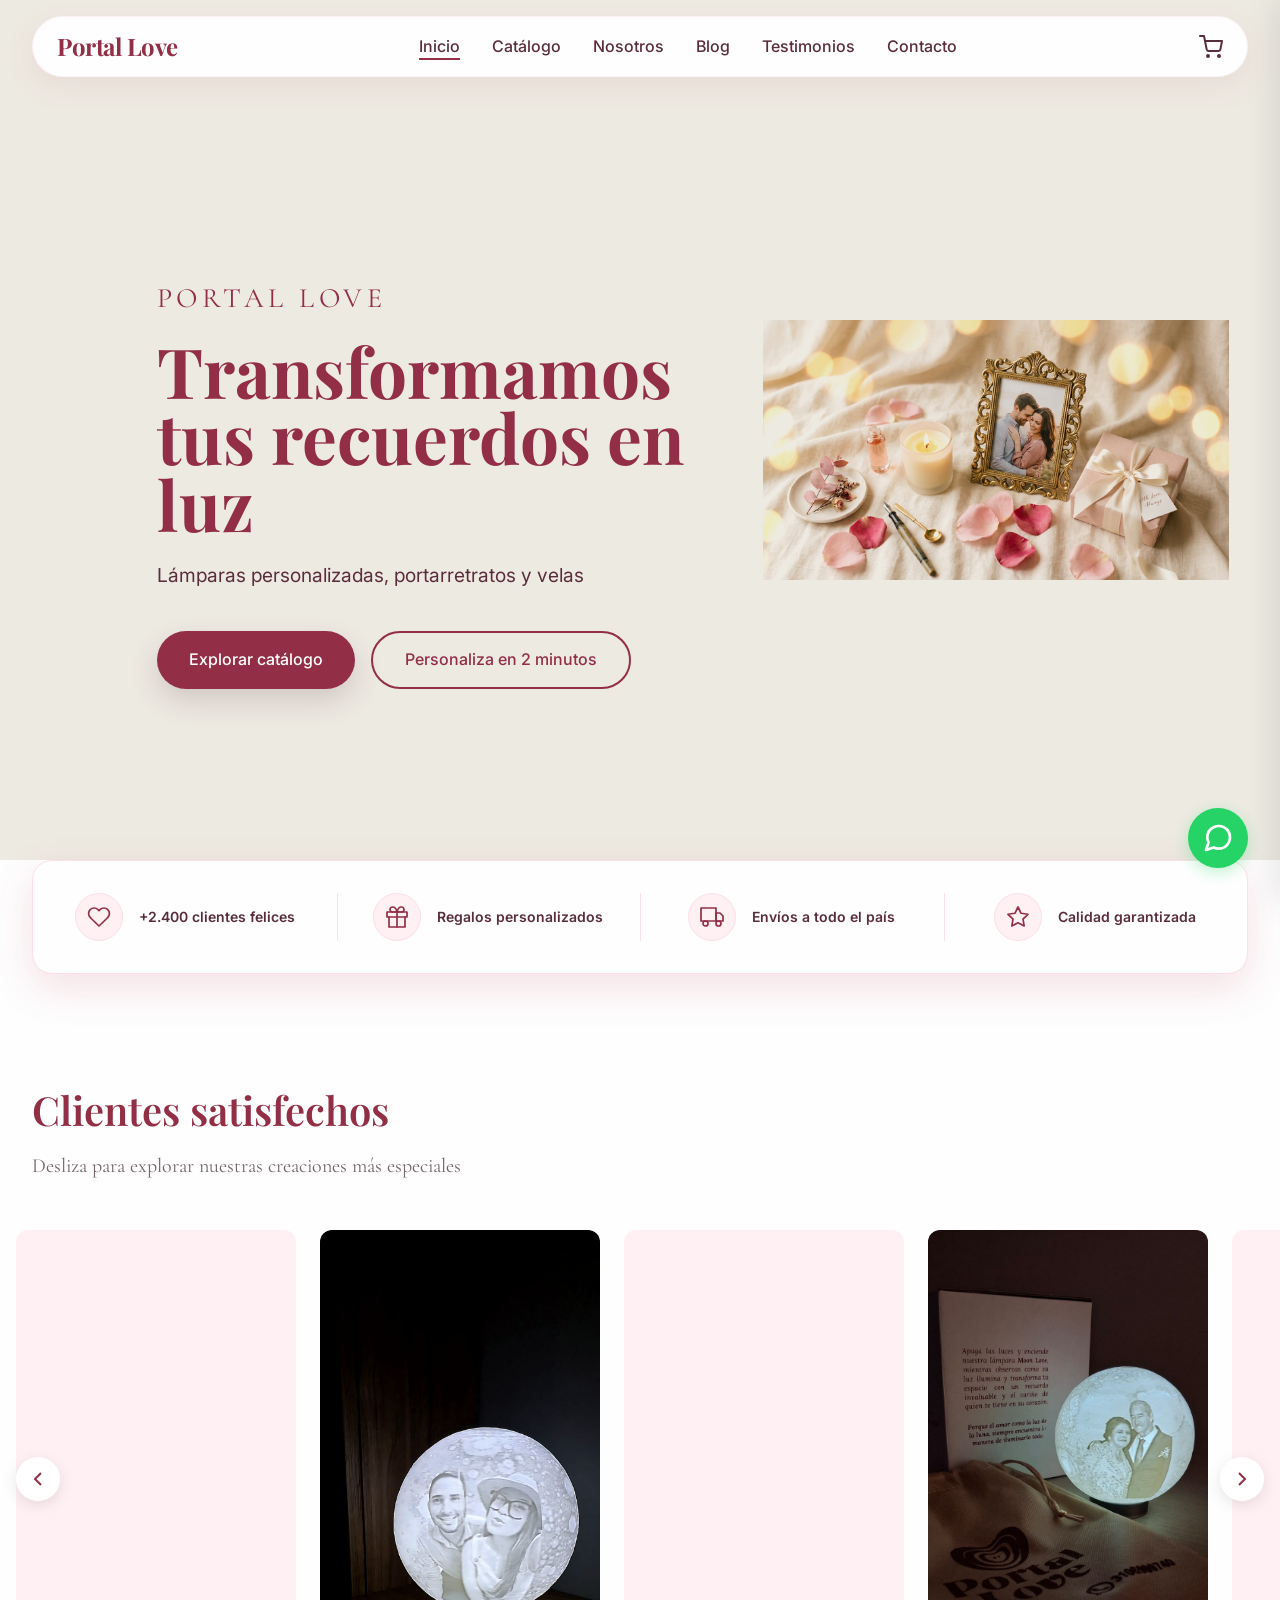
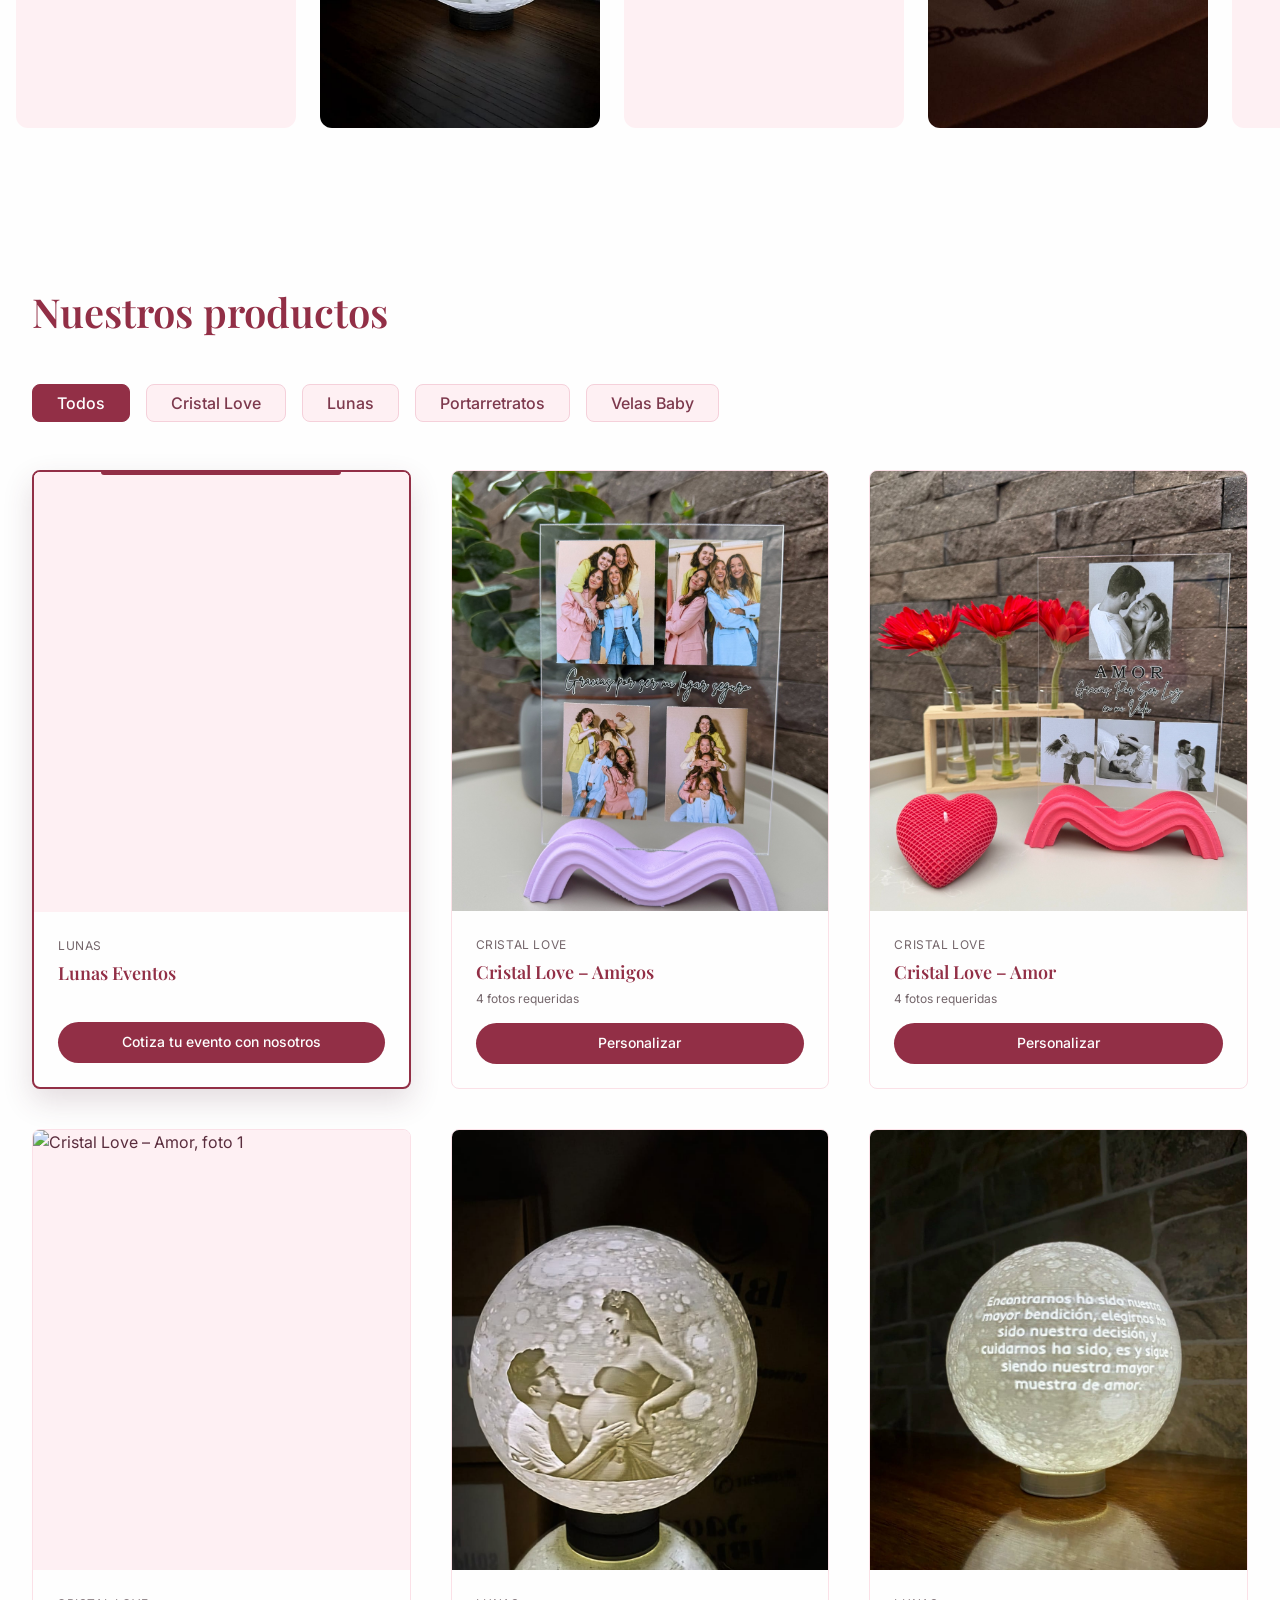
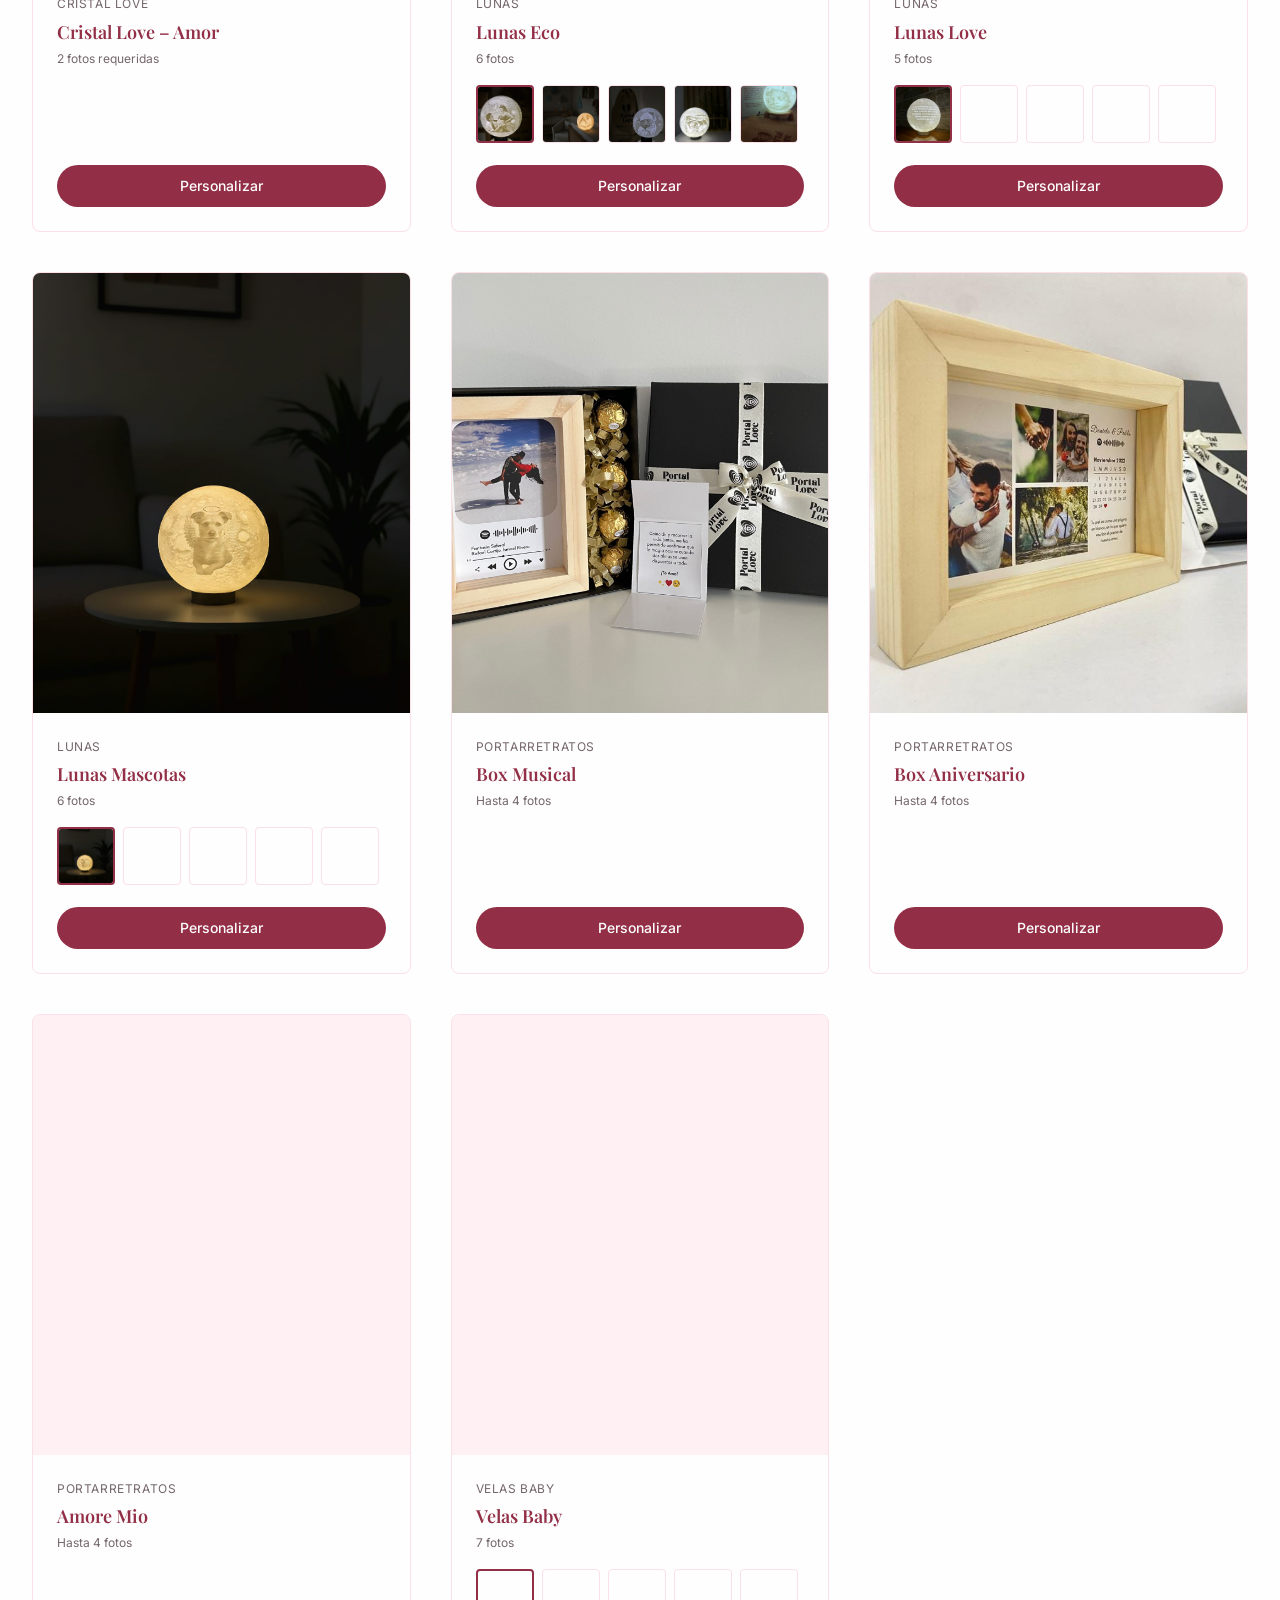
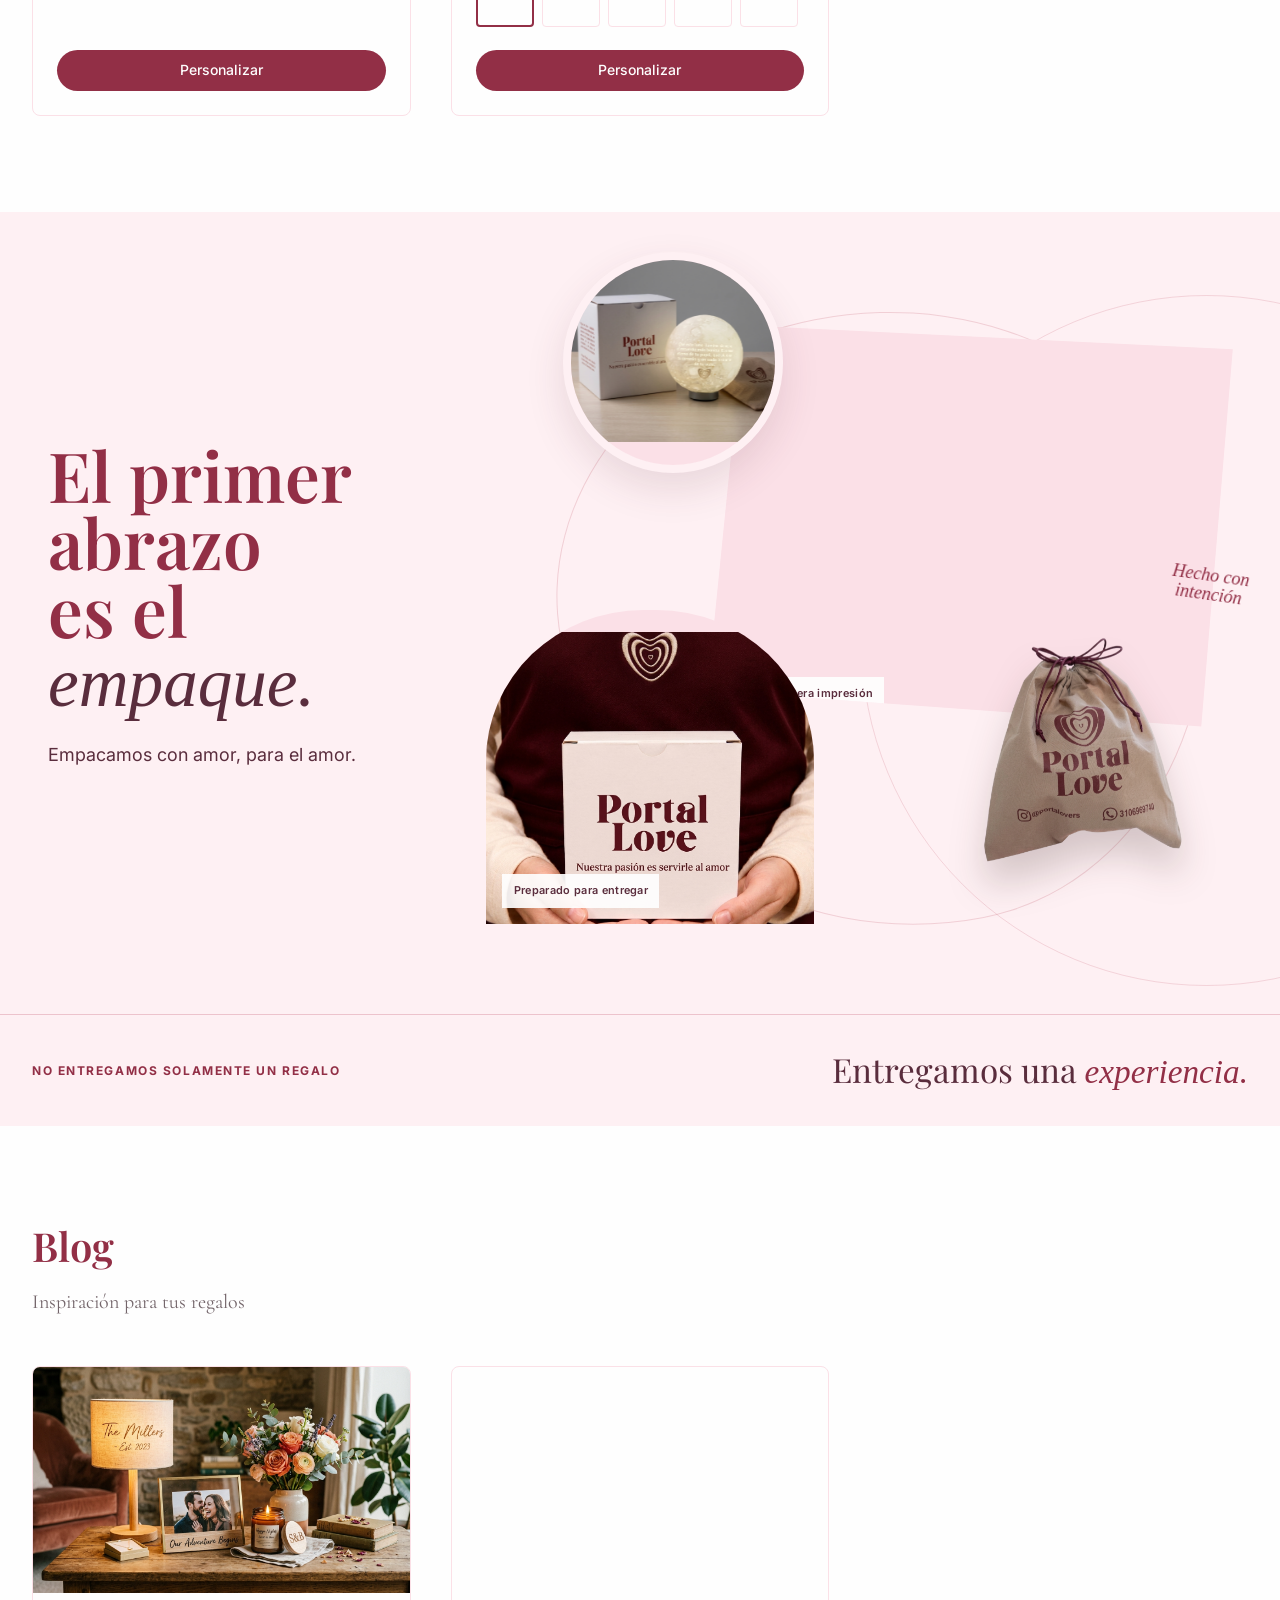
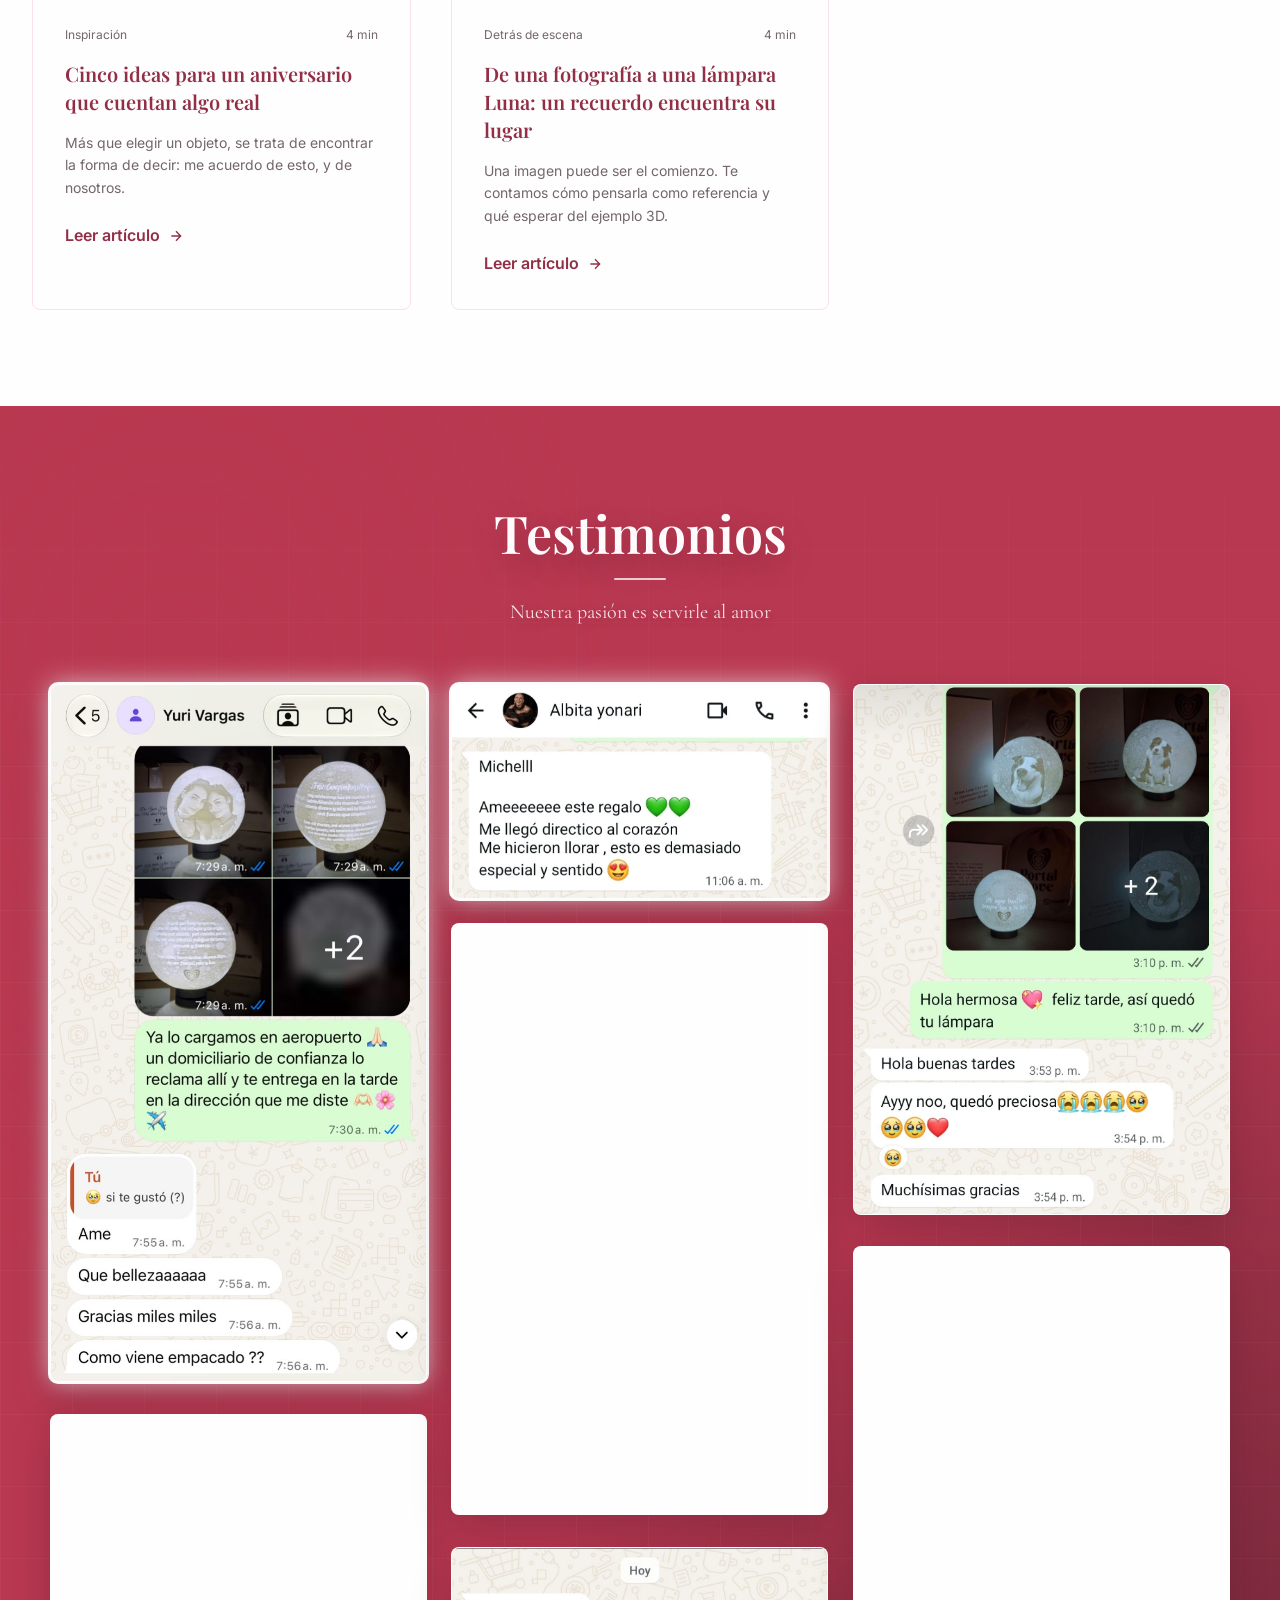
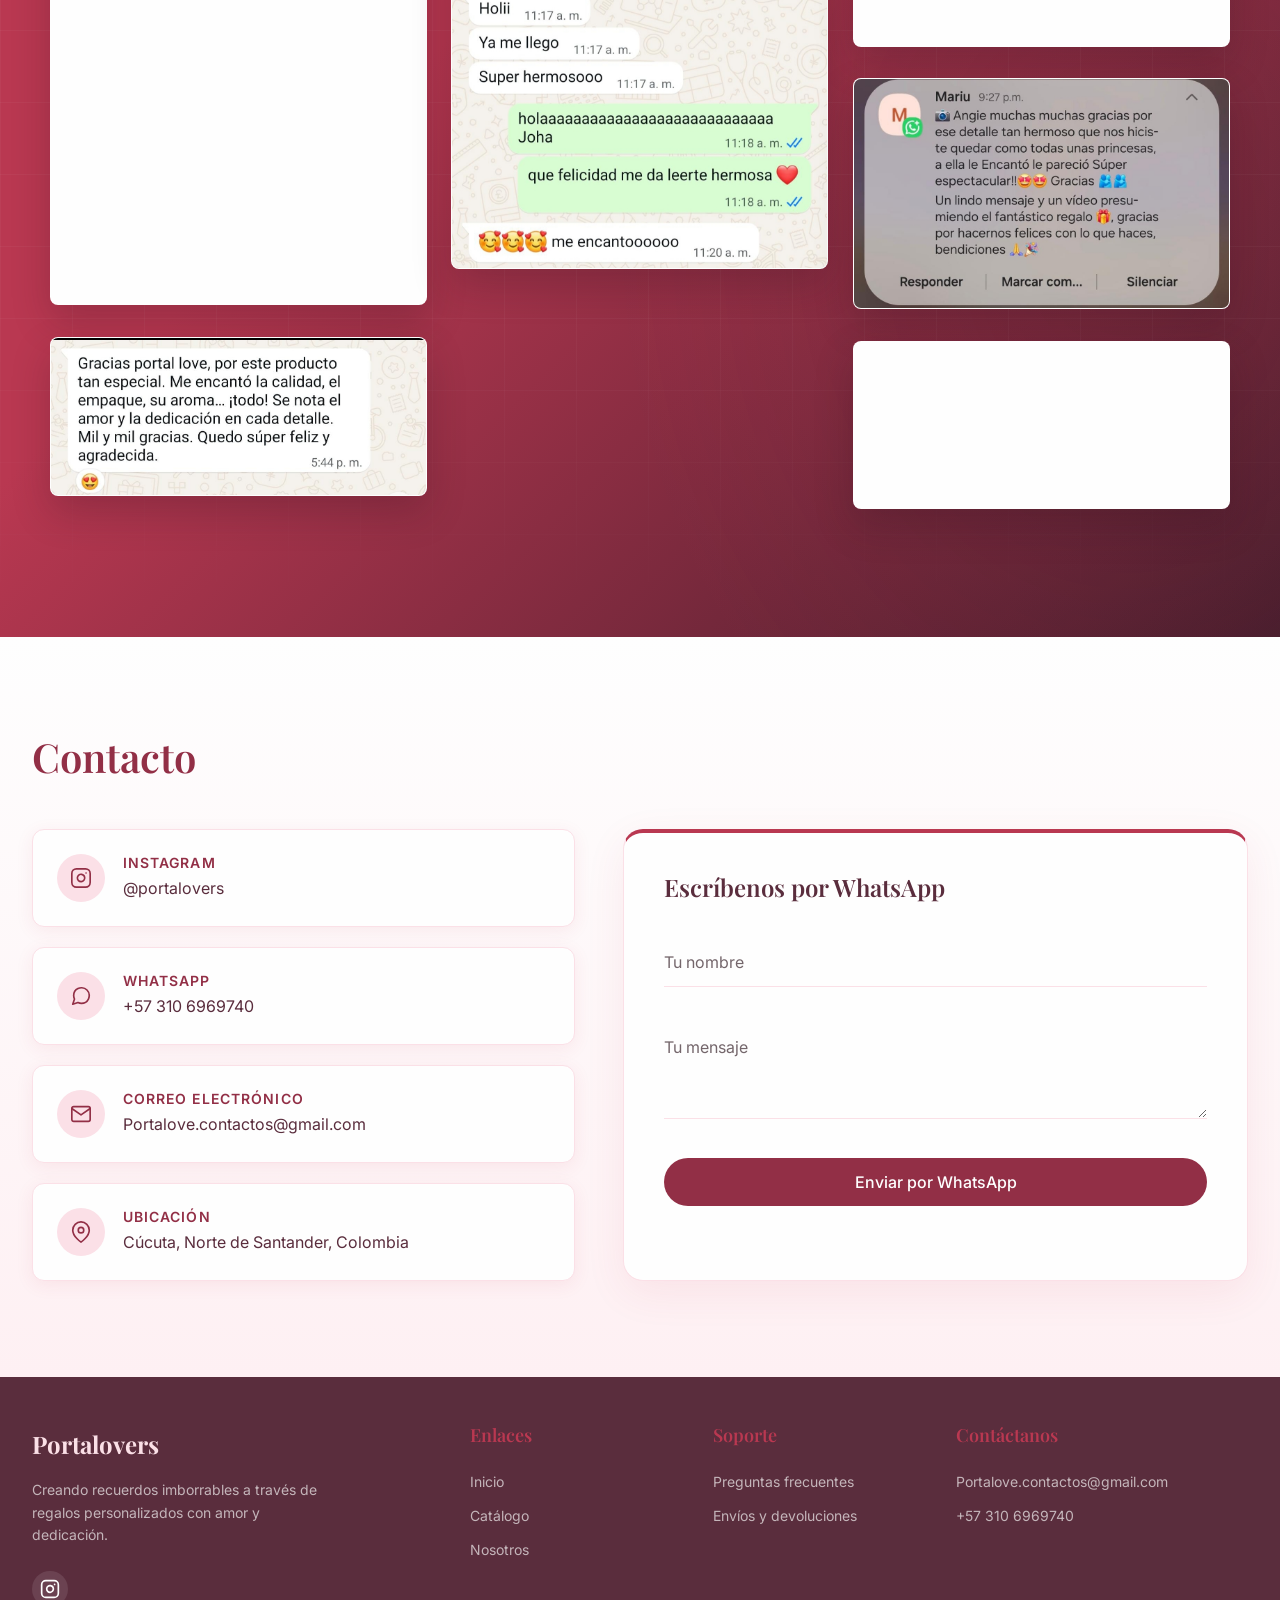
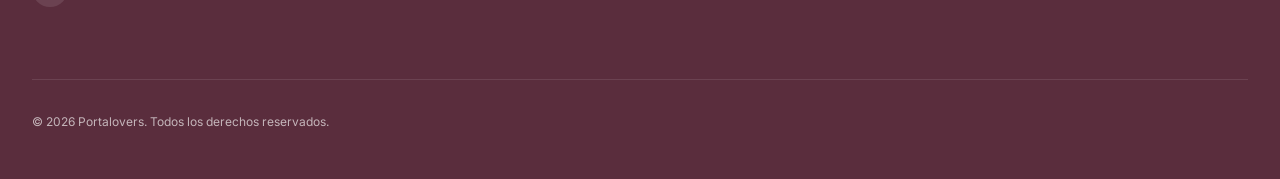
==== commit d2c78194: "Descripcion de los cambios" ====
--- a/personalizar.html
+++ b/personalizar.html
@@ -73,6 +73,13 @@
               <h2 class="preview-name" id="previewName">Producto</h2>
               <div class="preview-price" id="previewPrice">$0</div>
             </div>
+            <section class="product-set-includes" id="productSetIncludes" aria-labelledby="productSetIncludesTitle" aria-live="polite" hidden>
+              <div class="product-set-includes-heading">
+                <span class="product-set-includes-mark" aria-hidden="true">✓</span>
+                <h3 id="productSetIncludesTitle">Nuestro set incluye</h3>
+              </div>
+              <ul class="product-set-includes-grid" id="productSetIncludesList"></ul>
+            </section>
           </div>
         </div>
 
@@ -84,7 +91,7 @@
           <section class="luna-customization" id="lunaCustomization" aria-label="Personalización de Luna" hidden>
             <section class="luna-size-selector" aria-labelledby="lunaSizeTitle">
               <div class="luna-step-heading">
-                <div><h3 id="lunaSizeTitle">Elige tu talla</h3><p>Selecciona una talla para continuar.</p></div>
+                <div><h3 id="lunaSizeTitle">Elige una opción</h3><p>Selecciona una talla para continuar.</p></div>
               </div>
               <div class="luna-size-options" role="group" aria-label="Tallas disponibles">
                 <button class="luna-size-card" type="button" data-luna-size="esencial" aria-pressed="false"><strong>Esencial</strong><span class="luna-size-price">Precio por cotizar</span></button>
@@ -101,7 +108,7 @@
               </div>
 
               <section class="luna-step" id="lunaPhotoStep" aria-labelledby="lunaPhotoTitle">
-                <div class="luna-step-heading"><span class="step-number">1</span><div><h3 id="lunaPhotoTitle">Tu foto favorita</h3><p id="lunaPhotoRequirement"></p></div></div>
+                <div class="luna-step-heading"><span class="step-number">1</span><div><h3 id="lunaPhotoTitle">Elige tu foto</h3><p id="lunaPhotoRequirement"></p></div></div>
                 <div class="cristal-photo-grid luna-photo-grid" id="lunaPhotoGrid"></div>
                 <p class="step-hint" id="lunaPhotoFeedback" role="status" aria-live="polite"></p>
               </section>
@@ -142,6 +149,10 @@
           </section>
 
           <section class="cristal-customization" id="cristalCustomization" aria-label="Personalización de Cristal Love" hidden>
+            <div class="portrait-included-benefit" id="cristalIncludedBenefit" role="note" hidden>
+              <span class="portrait-included-mark" aria-hidden="true">✓</span>
+              <span id="cristalIncludedBenefitText"></span>
+            </div>
             <section class="cristal-step" aria-labelledby="cristalPhotosTitle">
               <div class="cristal-step-heading">
                 <span class="step-number">1</span>
@@ -187,7 +198,7 @@
                 <div><h3 id="cristalComplementTitle">Elige una opción para complementar tu regalo (sin costo adicional)</h3><p>Selecciona una alternativa.</p></div>
               </div>
               <div class="cristal-choice-grid cristal-complement-choices" role="group" aria-label="Complementos sin costo adicional">
-                <button class="cristal-choice-card" type="button" data-choice-group="cristal-complement" data-value="vela" aria-pressed="false"><strong>Vela de corazón tejido</strong><span>Sin costo adicional</span></button>
+                <button class="cristal-choice-card" id="cristalVelaComplement" type="button" data-choice-group="cristal-complement" data-value="vela" aria-pressed="false"><strong>Vela de corazón tejido</strong><span>Sin costo adicional</span></button>
                 <button class="cristal-choice-card" type="button" data-choice-group="cristal-complement" data-value="frase-love" aria-pressed="false"><strong>Frase Love</strong><span>Sin costo adicional</span></button>
               </div>
               <div class="cristal-love-options" id="cristalLoveOptions" hidden>
@@ -234,11 +245,11 @@
             <section class="portrait-step" id="portraitAnniversaryStep" aria-labelledby="portraitAnniversaryTitle" hidden>
               <div class="cristal-step-heading">
                 <span class="step-number">3</span>
-                <div><h3 id="portraitAnniversaryTitle">Datos del aniversario</h3><p>Completa los nombres y la fecha.</p></div>
+                <div><h3 id="portraitAnniversaryTitle">Datos del aniversario</h3><p>Nombre tuyo y el de tu pareja.</p></div>
               </div>
               <div class="luna-card-fields portrait-name-fields">
-                <label for="portraitNameOne">Nombre 1<input class="song-input portrait-text-input" id="portraitNameOne" type="text" autocomplete="name"></label>
-                <label for="portraitNameTwo">Nombre 2<input class="song-input portrait-text-input" id="portraitNameTwo" type="text"></label>
+                <label for="portraitNameOne">Tu nombre<input class="song-input portrait-text-input" id="portraitNameOne" type="text" autocomplete="name"></label>
+                <label for="portraitNameTwo">Nombre de tu pareja<input class="song-input portrait-text-input" id="portraitNameTwo" type="text"></label>
               </div>
               <fieldset class="portrait-date-fields">
                 <legend>Fecha (Día / Mes / Año)</legend>
@@ -273,15 +284,14 @@
               <div class="phrase-counter" id="portraitDedicationCounter" hidden><span id="portraitDedicationCount">0</span>/80</div>
             </section>
 
-            <section class="portrait-step" id="portraitSendToStep" aria-labelledby="portraitSendToTitle" hidden>
-              <div class="cristal-step-heading">
-                <span class="step-number">5</span>
-                <div><h3 id="portraitSendToTitle">Tarjeta impresa</h3><p>Completa los datos de entrega.</p></div>
-              </div>
-              <div class="luna-card-fields">
-                <label for="portraitFrom">De:<input class="song-input portrait-text-input" id="portraitFrom" type="text"></label>
-                <label for="portraitTo">Para:<input class="song-input portrait-text-input" id="portraitTo" type="text"></label>
-              </div>
+            <section class="portrait-step" id="portraitCardStep" aria-labelledby="portraitCardTitle" hidden>
+              <div class="cristal-step-heading">
+                <span class="step-number" id="portraitCardNumber">4</span>
+                <div><h3 id="portraitCardTitle">Tarjeta personalizada impresa</h3><p>Máximo 80 caracteres.</p></div>
+              </div>
+              <label for="portraitCardMessage">Escribe un mensaje para tu tarjeta impresa</label>
+              <textarea class="phrase-input cristal-textarea portrait-card-message" id="portraitCardMessage" maxlength="80" aria-describedby="portraitCardMessageCounter" placeholder="Escribe tu mensaje" required></textarea>
+              <div class="phrase-counter" id="portraitCardMessageCounter"><span id="portraitCardMessageCount">0</span>/80</div>
             </section>
           </section>
 
@@ -413,7 +423,7 @@
 
       <section class="luna-showcase" id="lunaShowcase" aria-labelledby="lunaShowcaseTitle" hidden>
         <h2 id="lunaShowcaseTitle">Así convertimos un diseño en una Lámpara Luna</h2>
-        <p class="luna-showcase-intro">Este modelo es un ejemplo de referencia. La imagen de tu pedido se utiliza para personalizar tu propia Luna y no modifica esta demostración.</p>
+        <p class="luna-showcase-intro">Así transformamos un diseño 3D en una Moon Love</p>
         <figure class="luna-model-figure">
           <model-viewer id="lunaModel" alt="Ejemplo de Lámpara Luna personalizada" camera-controls touch-action="pan-y" interaction-prompt="auto" loading="lazy" exposure="0.7" hidden></model-viewer>
           <div class="luna-stl-viewer" id="lunaStlViewer" hidden></div>
--- a/css/styles.css
+++ b/css/styles.css
@@ -1563,6 +1563,12 @@
   animation: testimonial-drift var(--float-duration, 10s) ease-in-out var(--float-delay, -2s) infinite alternate;
   will-change: transform;
 }
+.testimonial-highlight {
+  box-shadow: 0 0 0 2px rgba(255, 255, 255, 0.96), 0 0 26px rgba(255, 255, 255, 0.7), 0 16px 38px rgba(45, 16, 28, 0.28);
+}
+@media (min-width: 601px) {
+  #testimonios .testimonial-gallery .testimonial-highlight--middle { display: block; break-before: column; }
+}
 .float-shot:nth-child(3n + 1) { --float-duration: 9s; --float-delay: -1s; --float-distance: -5px; }
 .float-shot:nth-child(3n + 2) { --float-duration: 12s; --float-delay: -6s; --float-distance: 6px; }
 .float-shot:nth-child(3n) { --float-duration: 10s; --float-delay: -3s; --float-distance: -7px; }
@@ -1576,7 +1582,9 @@
   .testimonial-gallery { column-count: 2; column-gap: 1.25rem; }
 }
 @media (max-width: 600px) {
-  .testimonial-gallery { max-width: 520px; column-count: 1; margin-top: 2.5rem; }
+  .testimonial-gallery { display: flex; max-width: 520px; flex-direction: column; column-count: 1; margin-top: 2.5rem; }
+  .testimonial-highlight--first { order: -2; }
+  .testimonial-highlight--middle { order: -1; }
   .testimonials .section-title { font-size: 2.5rem; }
   .float-shot { margin-bottom: 1.25rem; }
   .float-shot { --float-duration: 14s !important; --float-distance: 4px; }
@@ -2012,6 +2020,98 @@
 .preview-info { padding: 1.5rem; }
 .preview-name { font-size: var(--text-xl); margin-bottom: 0.5rem; }
 .preview-price { font-size: var(--text-2xl); color: var(--primary-dark); font-weight: 700; }
+.product-set-includes {
+  position: relative;
+  margin: 0 1.5rem 1.5rem;
+  padding: 1.1rem 1.2rem 0.8rem;
+  overflow: hidden;
+  border: 1px solid rgba(185, 56, 81, 0.16);
+  border-left: 3px solid var(--primary-dark);
+  border-radius: var(--radius-md);
+  background: linear-gradient(145deg, var(--secondary-light), var(--white) 74%);
+}
+.product-set-includes[hidden] { display: none; }
+.product-set-includes-heading {
+  display: flex;
+  align-items: center;
+  gap: 0.75rem;
+  padding-bottom: 0.85rem;
+  border-bottom: 1px solid rgba(185, 56, 81, 0.18);
+}
+.product-set-includes-mark {
+  display: grid;
+  width: 2.15rem;
+  flex: 0 0 2.15rem;
+  aspect-ratio: 1;
+  place-items: center;
+  border: 1px solid var(--primary-light);
+  border-radius: 50%;
+  background: var(--white);
+  color: var(--primary-dark);
+  font-family: var(--font-heading);
+  font-size: var(--text-lg);
+}
+.product-set-includes-heading h3 {
+  margin: 0;
+  color: var(--dark);
+  font-family: var(--font-heading);
+  font-size: var(--text-lg);
+  line-height: 1.2;
+}
+.product-set-includes-grid {
+  display: grid;
+  grid-template-columns: repeat(2, minmax(0, 1fr));
+  gap: 0 1rem;
+  padding-top: 0.35rem;
+}
+.product-set-includes-item {
+  display: grid;
+  min-width: 0;
+  grid-template-columns: 1.9rem minmax(0, 1fr);
+  align-items: center;
+  gap: 0.6rem;
+  padding: 0.7rem 0.1rem;
+  border-bottom: 1px solid rgba(90, 45, 61, 0.1);
+  color: var(--dark);
+  font-size: var(--text-sm);
+  line-height: 1.45;
+}
+.product-set-includes-item--featured {
+  grid-column: 1 / -1;
+  grid-template-columns: 2.25rem minmax(0, 1fr);
+  margin-top: 0.4rem;
+  padding: 0.8rem 0.75rem;
+  border: 1px solid rgba(185, 56, 81, 0.14);
+  border-radius: var(--radius-sm);
+  background: rgba(251, 224, 231, 0.48);
+  font-weight: 600;
+}
+.product-set-includes-icon {
+  display: grid;
+  width: 1.85rem;
+  aspect-ratio: 1;
+  place-items: center;
+  border: 1px solid rgba(185, 56, 81, 0.22);
+  border-radius: 50%;
+  color: var(--primary-dark);
+}
+.product-set-includes-item--featured .product-set-includes-icon { width: 2.15rem; }
+.product-set-includes-icon svg { display: block; width: 1rem; height: 1rem; }
+.product-set-includes-item--featured .product-set-includes-icon svg { width: 1.15rem; height: 1.15rem; }
+.product-set-includes-text { min-width: 0; }
+.portrait-card-message { min-height: 6rem; margin-top: 0.4rem; }
+@media (max-width: 600px) {
+  .product-set-includes { margin: 0 1rem 1rem; padding: 1rem 0.9rem 0.65rem; }
+  .product-set-includes-grid { grid-template-columns: 1fr; }
+  .product-set-includes-item--featured { grid-column: auto; }
+}
+@media (prefers-reduced-motion: no-preference) {
+  .product-set-includes.is-refreshing { animation: product-set-enter 260ms ease both; }
+  @keyframes product-set-enter {
+    from { opacity: 0.55; transform: translateY(8px); }
+    to { opacity: 1; transform: translateY(0); }
+  }
+}
 .preview-custom-overlay { position: absolute; bottom: 0; left: 0; right: 0; background: rgba(0,0,0,0.6); color: white; padding: 1rem; font-size: var(--text-sm); }
 .preview-custom-phrase { font-style: italic; font-family: var(--font-accent); font-size: var(--text-lg); }
 .preview-custom-song { font-size: var(--text-xs); margin-top: 0.5rem; opacity: 0.8; }
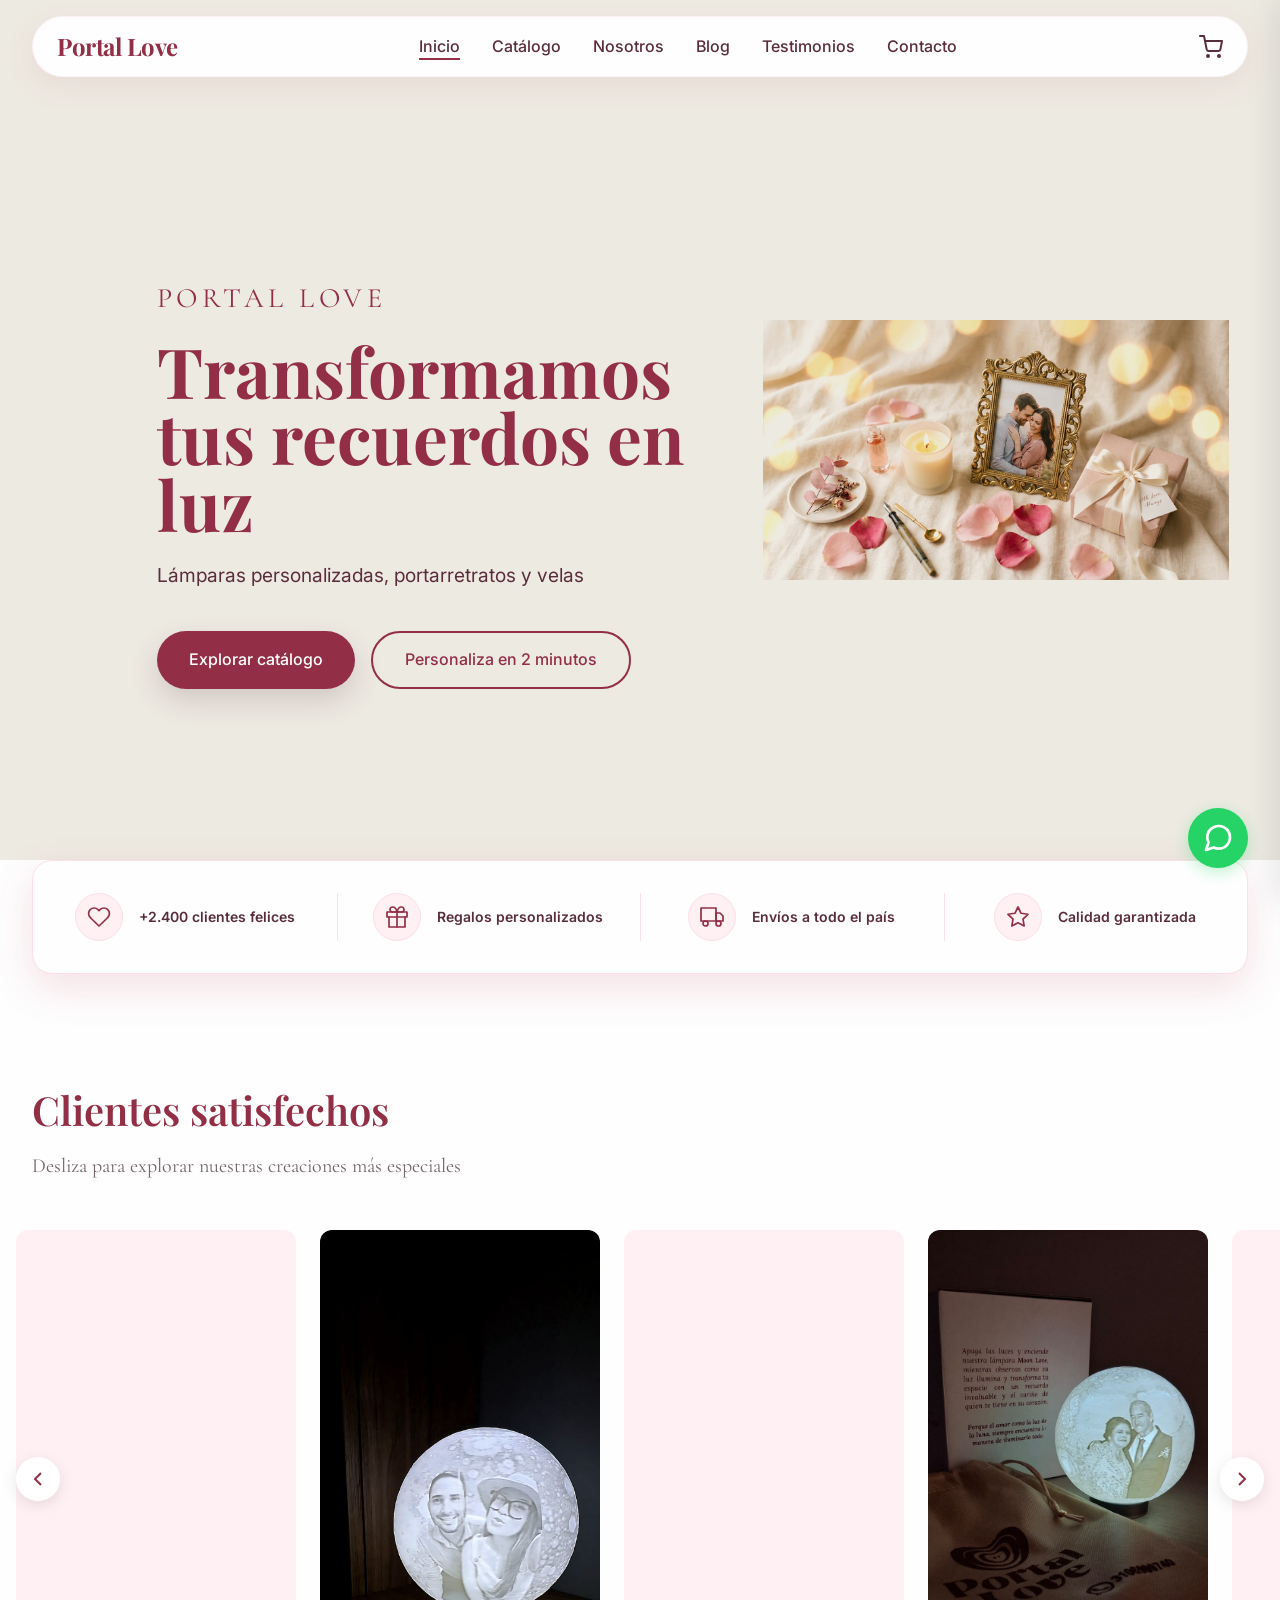
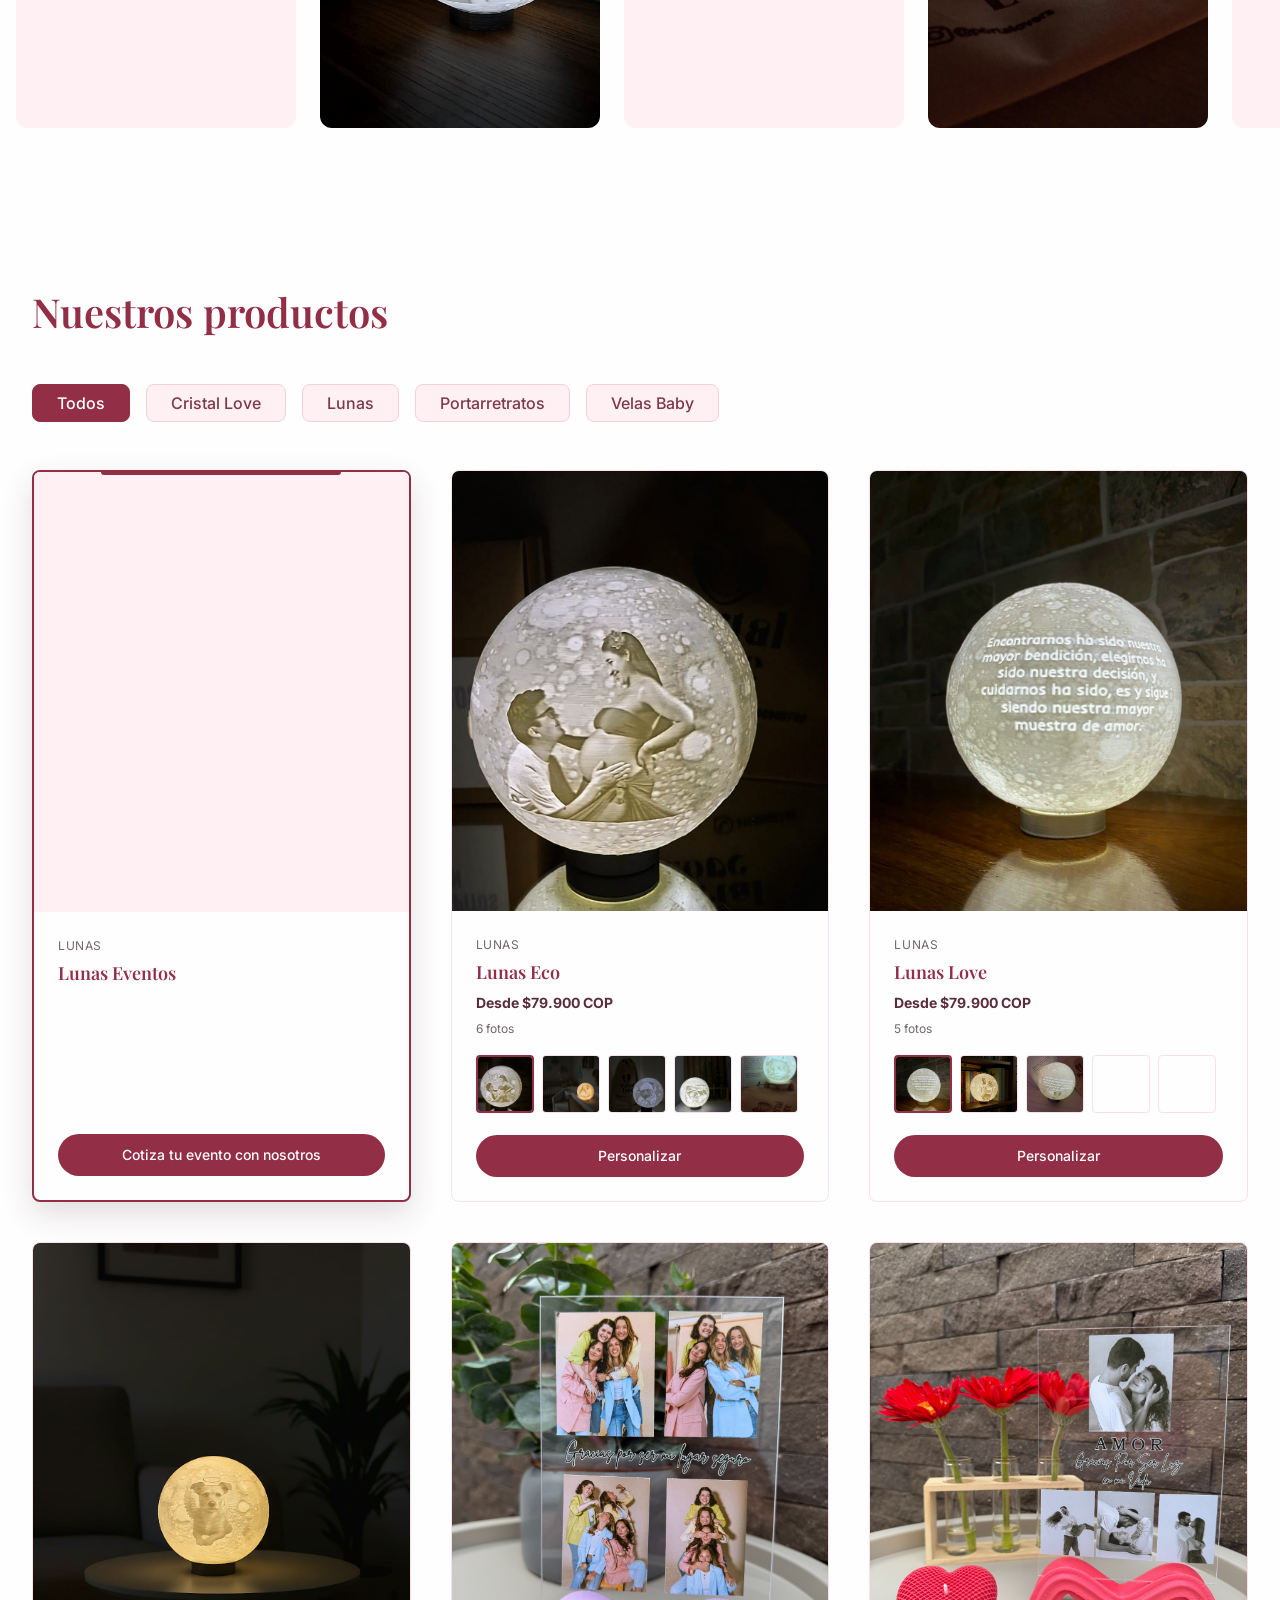
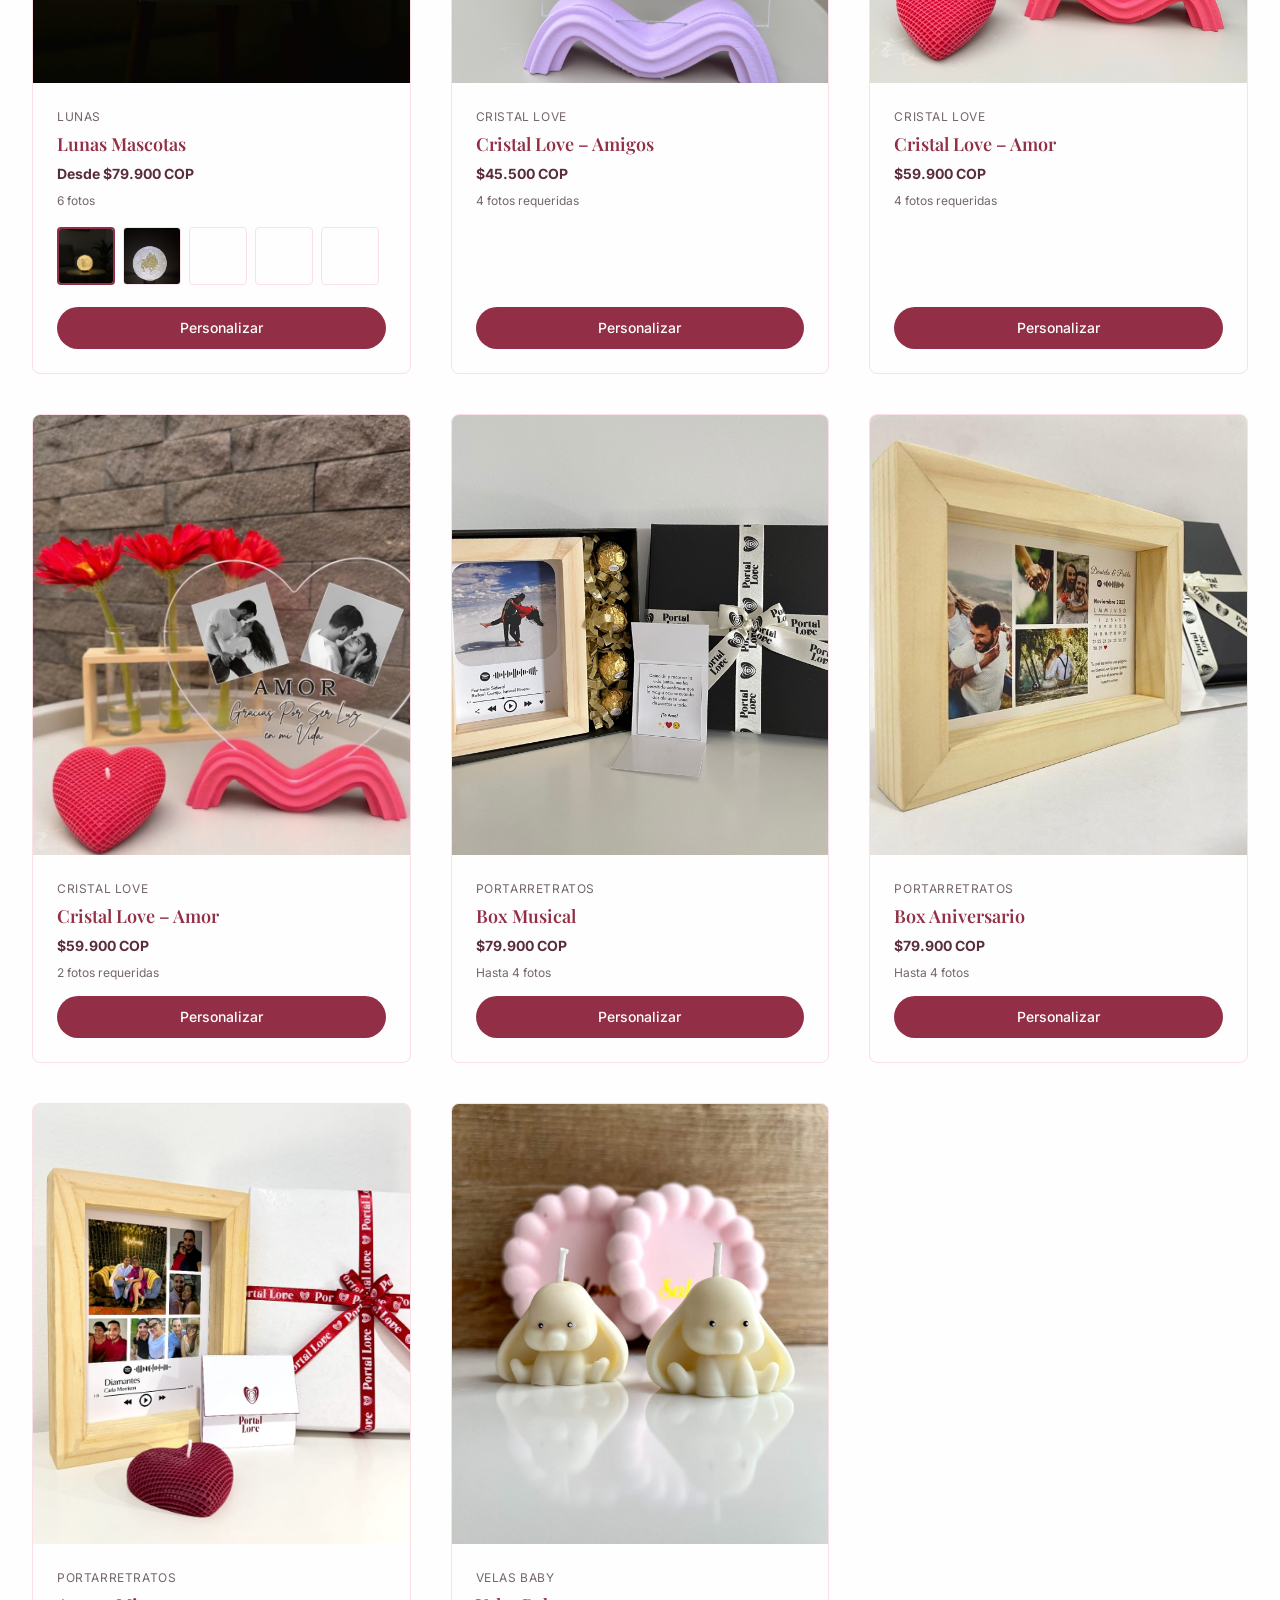
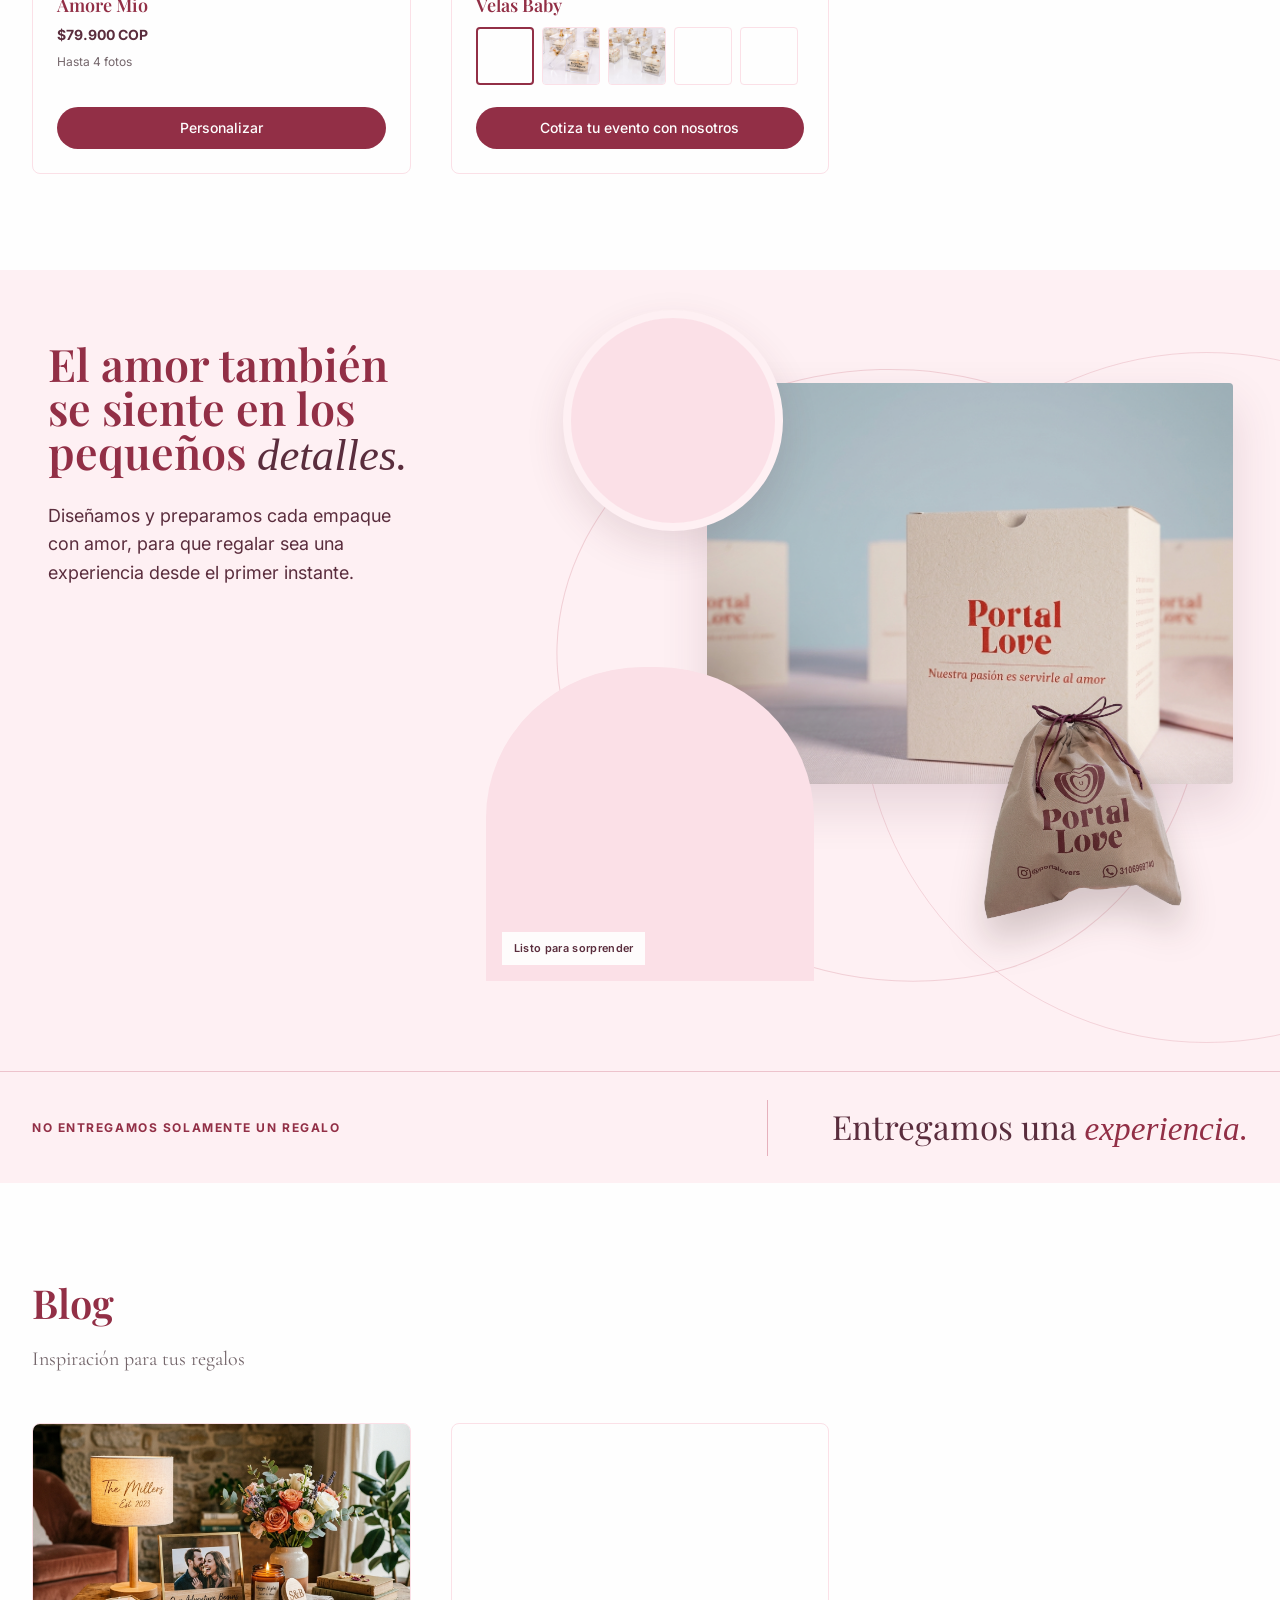
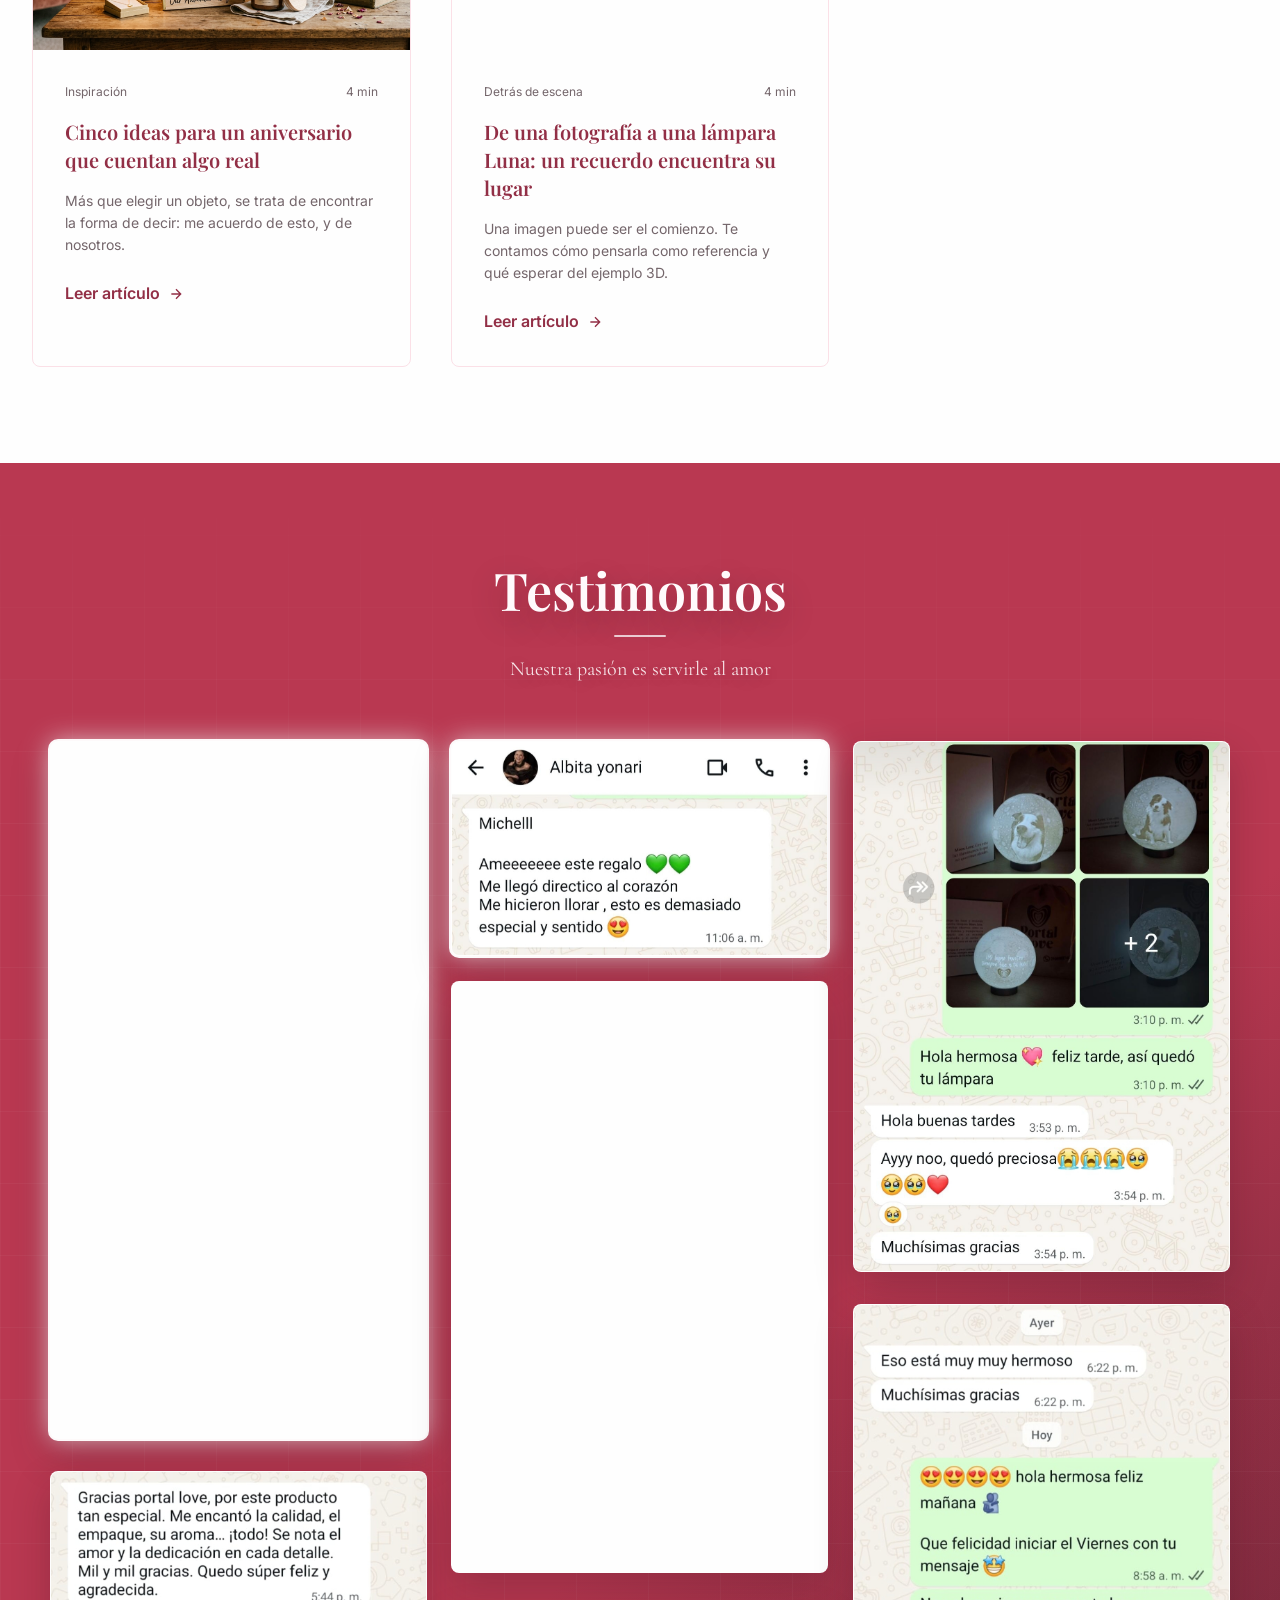
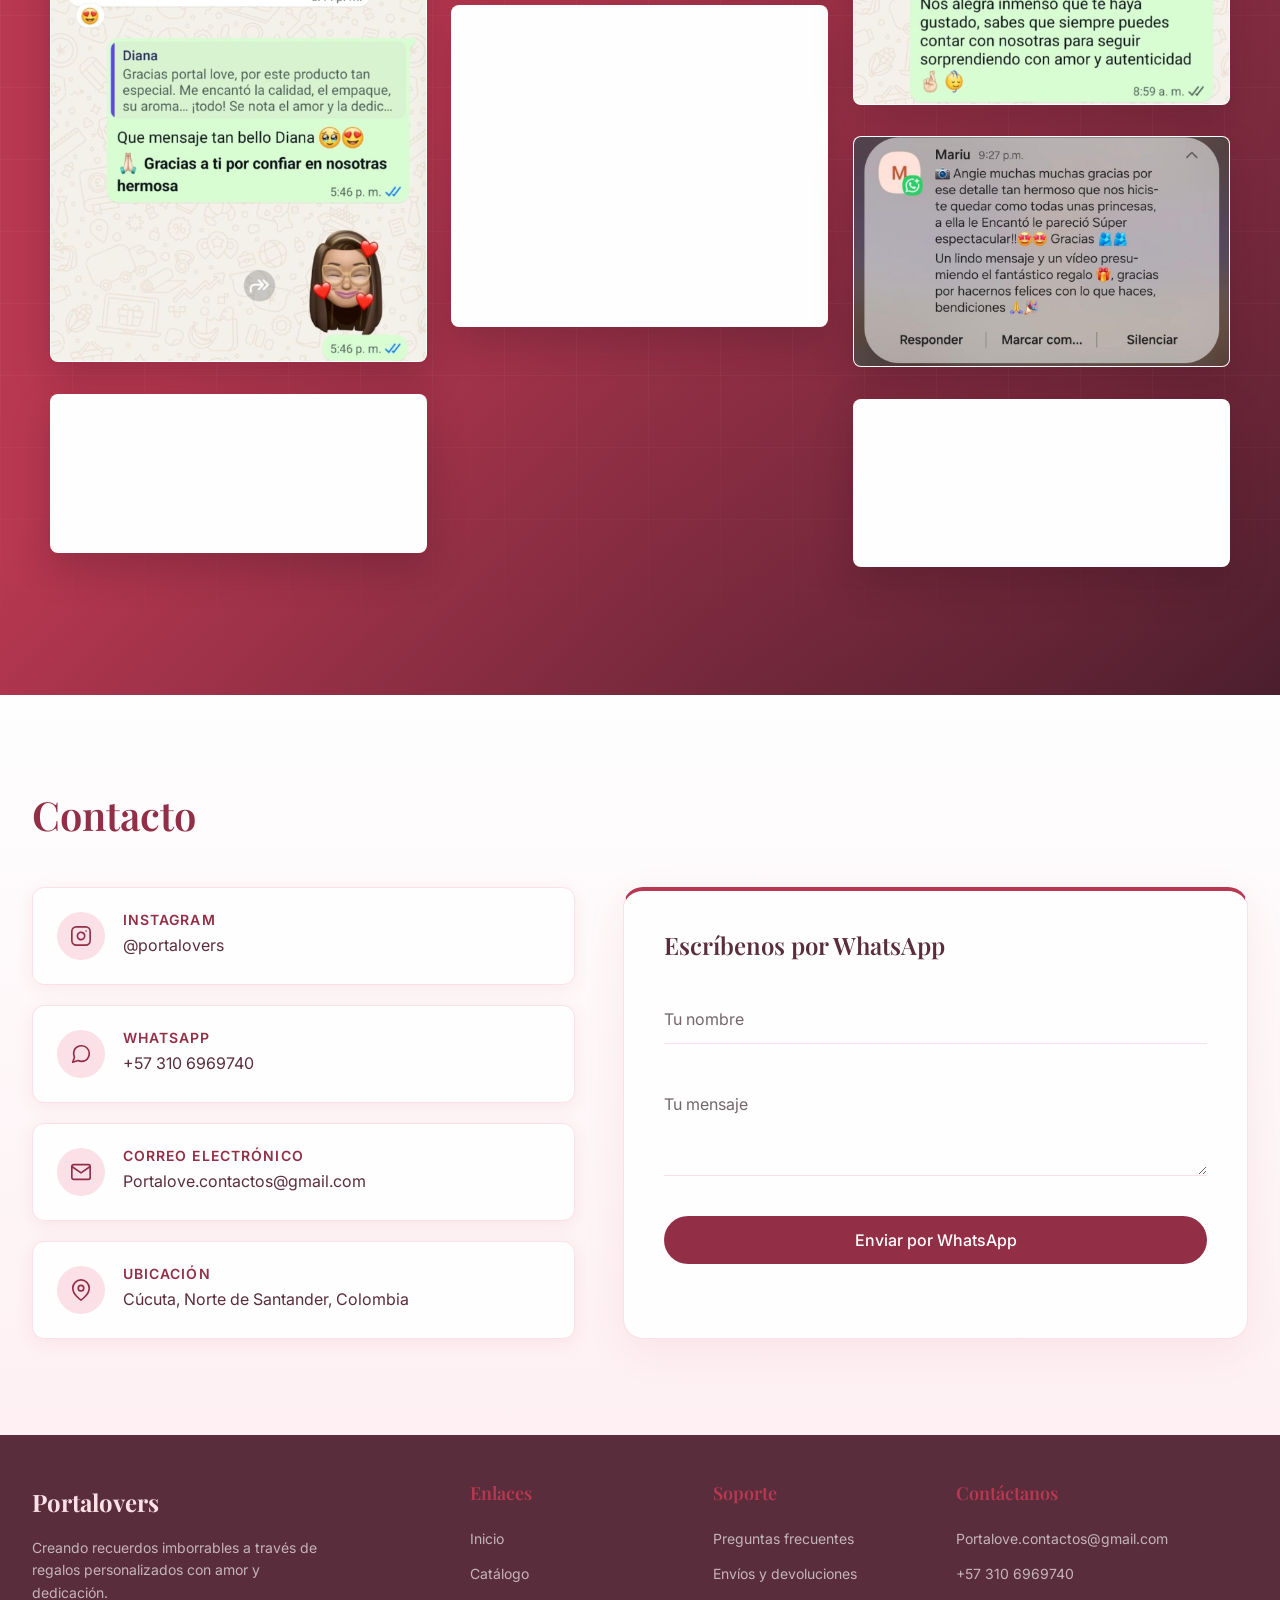
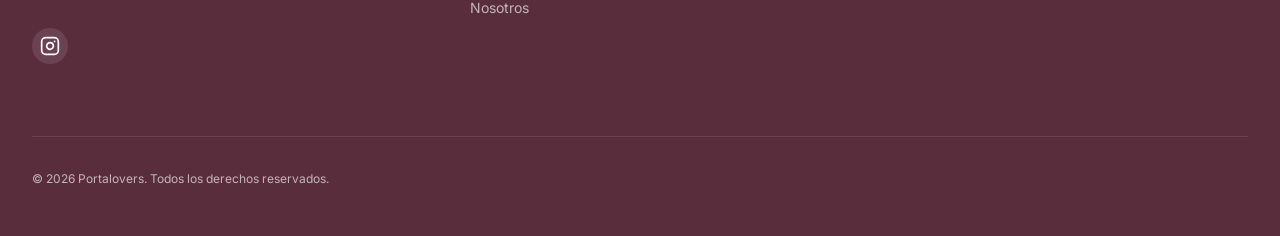
==== commit b355ced6: "Descripcion de los cambios" ====
--- a/personalizar.html
+++ b/personalizar.html
@@ -422,15 +422,12 @@
       </div>
 
       <section class="luna-showcase" id="lunaShowcase" aria-labelledby="lunaShowcaseTitle" hidden>
-        <h2 id="lunaShowcaseTitle">Así convertimos un diseño en una Lámpara Luna</h2>
-        <p class="luna-showcase-intro">Así transformamos un diseño 3D en una Moon Love</p>
+        <h2 id="lunaShowcaseTitle">Así transformamos un Diseño 3D en una Moon Love</h2>
         <figure class="luna-model-figure">
           <model-viewer id="lunaModel" alt="Ejemplo de Lámpara Luna personalizada" camera-controls touch-action="pan-y" interaction-prompt="auto" loading="lazy" exposure="0.7" hidden></model-viewer>
           <div class="luna-stl-viewer" id="lunaStlViewer" hidden></div>
-          <figcaption>Modelo 3D de referencia</figcaption>
         </figure>
         <figure class="luna-design-figure">
-          <h3>Diseño utilizado para crear esta Luna</h3>
           <img id="lunaReferenceImage" alt="Diseño utilizado en el ejemplo de Lámpara Luna" loading="lazy">
         </figure>
       </section>
--- a/css/styles.css
+++ b/css/styles.css
@@ -766,6 +766,7 @@
 .collection-card:hover .collection-image { transform: scale(1.025); }
 .collection-card:hover .collection-video { transform: scale(1.025); }
 .collection-info { display: flex; flex: 1; flex-direction: column; align-items: flex-start; }
+.collection-price { margin: 0 0 0.45rem; color: var(--dark); font-size: var(--text-sm); font-weight: 700; }
 .collection-photo-count { margin: -0.15rem 0 0.9rem; color: var(--muted); font-size: var(--text-xs); }
 .collection-thumbnails {
   display: flex;
@@ -908,13 +909,14 @@
 .packing-copy {
   position: relative;
   z-index: 5;
-  padding: 0 0 1.5rem 1rem;
+  align-self: start;
+  padding: 2rem 0 1.5rem 1rem;
 }
 .packing-title {
   max-width: 540px;
   margin: 0 0 1.5rem;
   color: var(--primary-dark);
-  font-size: clamp(3.25rem, 5.4vw, 6.1rem);
+  font-size: clamp(2.7rem, 3.5vw, 4.2rem);
   line-height: 0.98;
 }
 .packing-title em { color: var(--dark); font-weight: 500; }
@@ -949,8 +951,8 @@
   width: 100%;
   height: 100%;
   object-fit: cover;
-  transform: translate3d(0, var(--packing-shift, 0px), 0) scale(1.025);
-  transition: transform 700ms var(--ease-out), filter 700ms var(--ease-out);
+  transform: none;
+  transition: filter 700ms var(--ease-out);
 }
 .packing-shot--box {
   z-index: 1;
@@ -958,7 +960,8 @@
   right: 2%;
   width: 69%;
   height: 55%;
-  clip-path: polygon(7% 0, 100% 6%, 94% 100%, 0 91%);
+  border-radius: 0.25rem;
+  box-shadow: 0 22px 48px rgba(90, 45, 61, 0.14);
 }
 .packing-shot--box .packing-photo { object-position: 54% 50%; }
 .packing-shot figcaption {
@@ -1023,19 +1026,6 @@
   0%, 100% { translate: 0 0; }
   50% { translate: 0 -12px; }
 }
-.packing-scene-seal {
-  position: absolute;
-  z-index: 5;
-  right: 0;
-  top: 43%;
-  color: var(--primary-dark);
-  font-family: var(--font-accent);
-  font-size: var(--text-lg);
-  font-style: italic;
-  line-height: 1.05;
-  text-align: center;
-  transform: rotate(8deg);
-}
 .packing-colophon {
   position: relative;
   min-height: 112px;
@@ -1051,6 +1041,8 @@
 }
 .packing-colophon p {
   margin: 0;
+  padding-left: clamp(1.5rem, 5vw, 4rem);
+  border-left: 1px solid rgba(185, 56, 81, 0.34);
   color: var(--dark);
   font-family: var(--font-heading);
   font-size: clamp(1.45rem, 2.6vw, 2.25rem);
@@ -1059,7 +1051,6 @@
 @media (hover: hover) and (prefers-reduced-motion: no-preference) {
   .packing-shot:hover { z-index: 6; }
   .packing-shot:hover .packing-photo {
-    transform: translate3d(0, var(--packing-shift, 0px), 0) scale(1.075) rotate(0.35deg);
     filter: saturate(1.08);
   }
   .packing-pouch-wrap:hover .packing-pouch { filter: drop-shadow(0 32px 22px rgba(45, 26, 22, 0.28)); }
@@ -1075,7 +1066,7 @@
   .packing-section { padding-top: 0.8rem; }
   .packing-layout { padding-top: 2.25rem; }
   .packing-copy { padding: 0 0.25rem; }
-  .packing-title { margin-bottom: 0.9rem; font-size: clamp(2.6rem, 12vw, 4rem); }
+  .packing-title { margin-bottom: 0.9rem; font-size: clamp(2rem, 9.5vw, 3rem); }
   .packing-copy > p { font-size: var(--text-base); }
   .packing-scene { height: clamp(480px, 132vw, 590px); margin-top: 0.5rem; }
   .packing-orbit { inset: 7% 1% 8% 5%; }
@@ -1085,10 +1076,9 @@
   .packing-shot--delivery figcaption { right: auto; bottom: 0.55rem; left: 0.55rem; max-width: calc(100% - 1.1rem); padding: 0.4rem 0.5rem; font-size: 0.58rem; }
   .packing-shot--moon { top: 2%; left: 2%; width: 31%; border-width: 0.35rem; }
   .packing-pouch-wrap { right: 0; bottom: 0; width: 43%; height: 62%; }
-  .packing-scene-seal { top: 52%; right: -0.2rem; font-size: var(--text-base); }
-  .packing-colophon { display: grid; grid-template-columns: 1fr auto; gap: 0.3rem 1rem; min-height: 0; padding-top: 1.2rem; padding-bottom: 1.5rem; }
-  .packing-colophon > span:first-child { grid-column: 1 / -1; font-size: 0.6rem; }
-  .packing-colophon p { font-size: 1.55rem; }
+  .packing-colophon { flex-direction: column; gap: 0.65rem; min-height: 0; padding-top: 1.2rem; padding-bottom: 1.5rem; text-align: center; }
+  .packing-colophon > span:first-child { font-size: 0.6rem; }
+  .packing-colophon p { padding: 0.65rem 0 0; border-top: 1px solid rgba(185, 56, 81, 0.34); border-left: 0; font-size: 1.55rem; }
 }
 @media (prefers-reduced-motion: reduce) {
   .packing-pouch { animation: none !important; translate: none !important; }
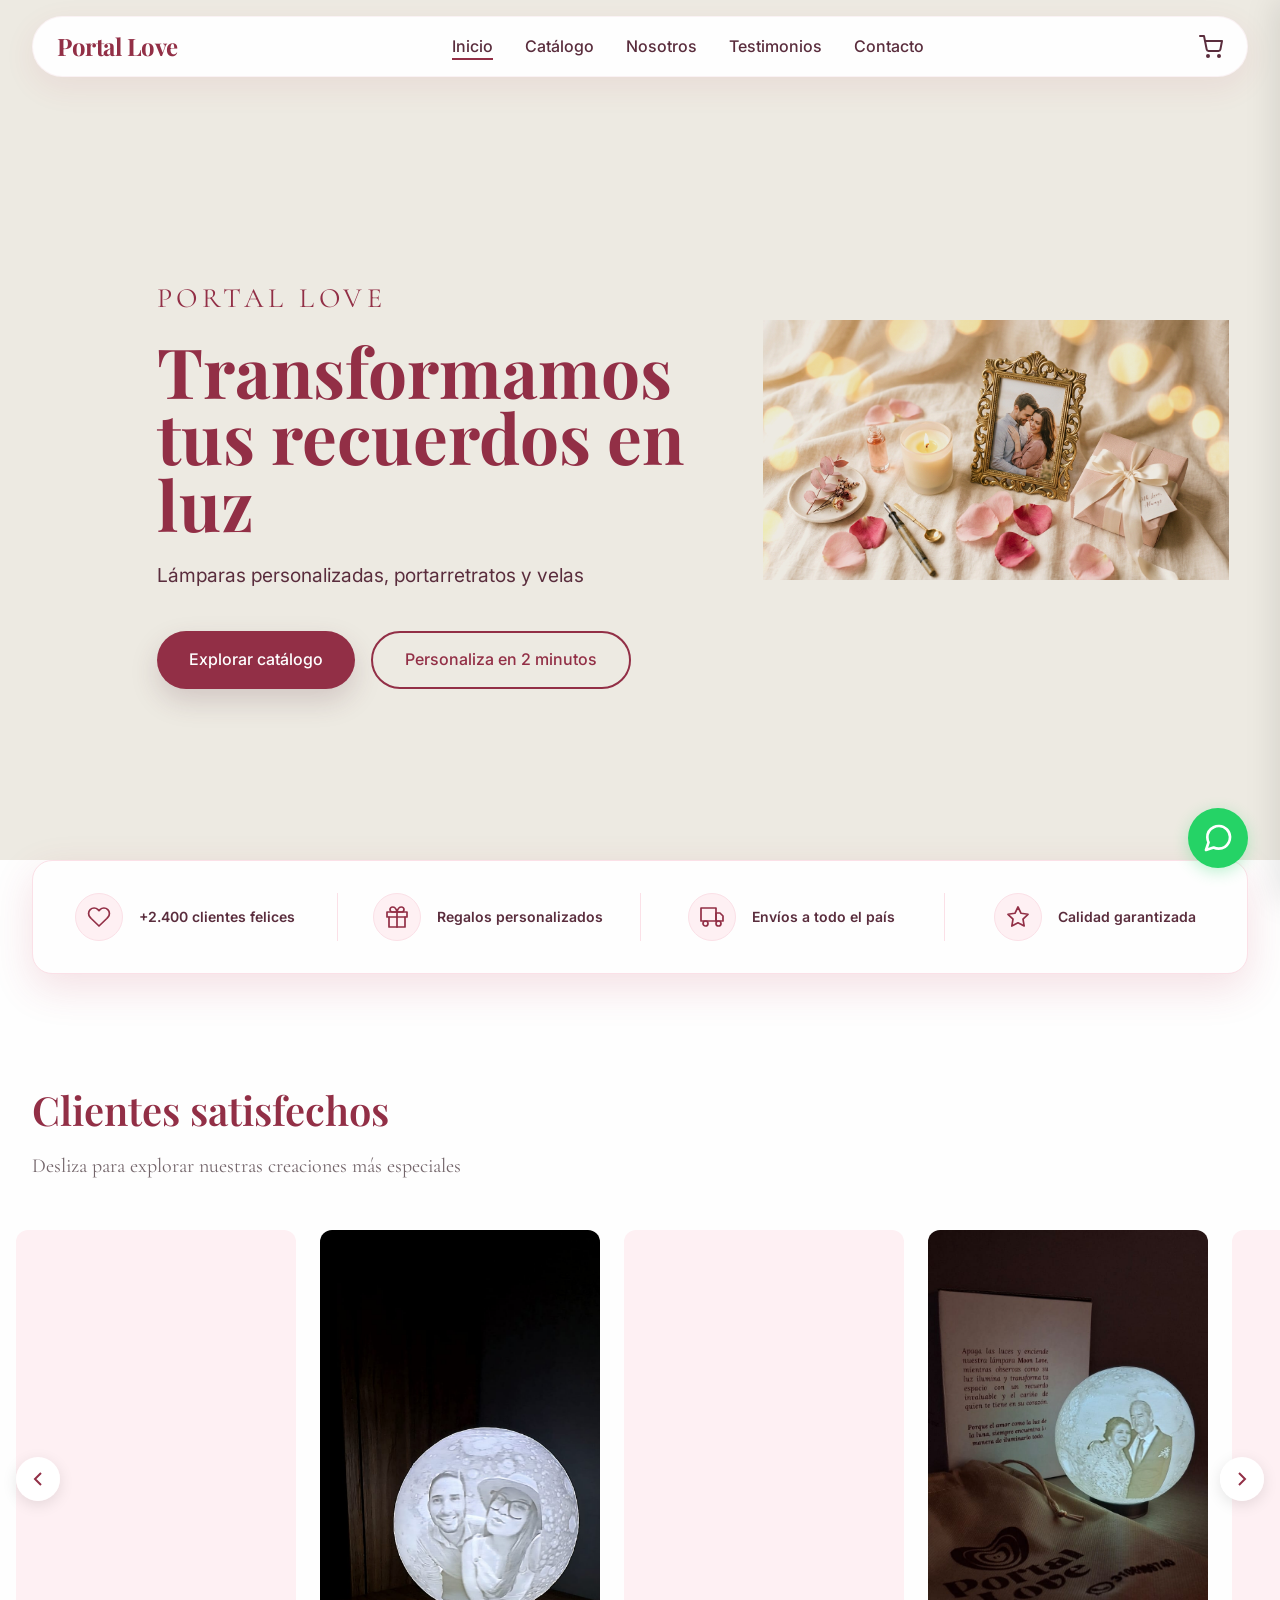
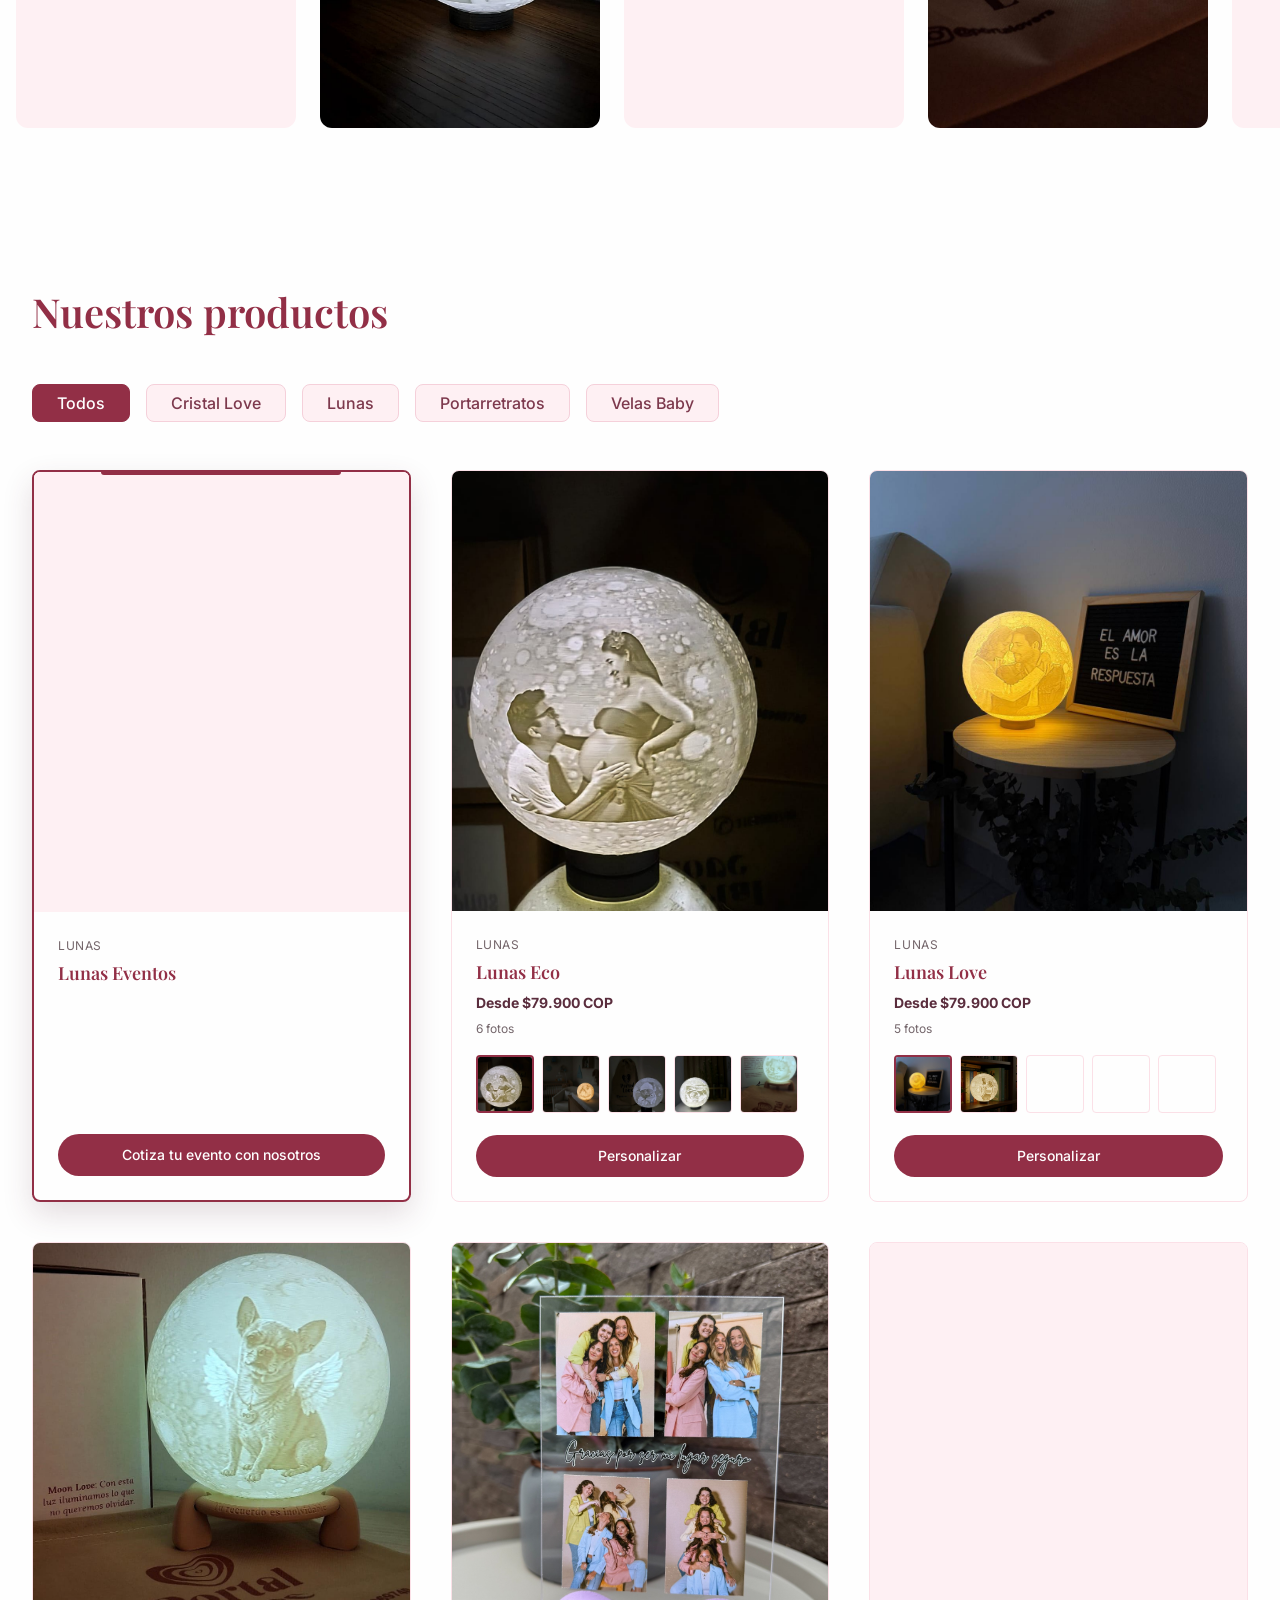
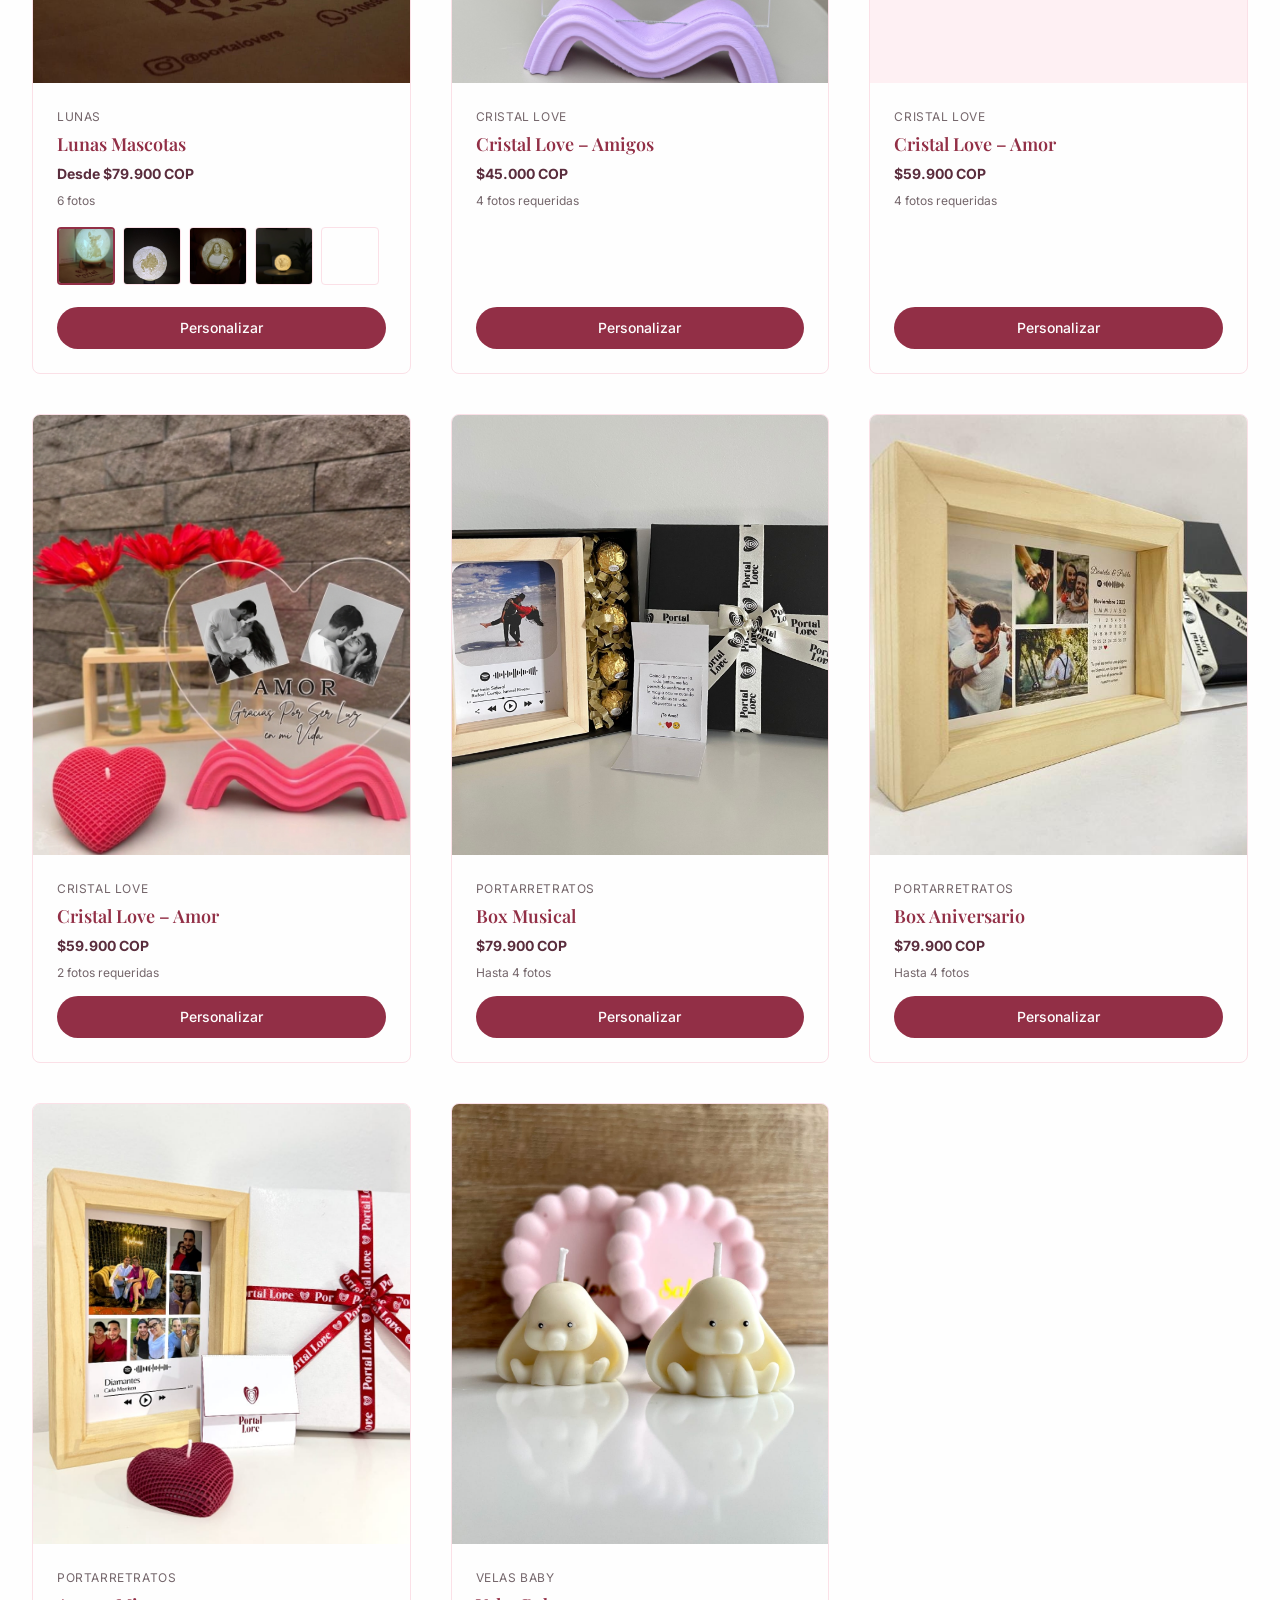
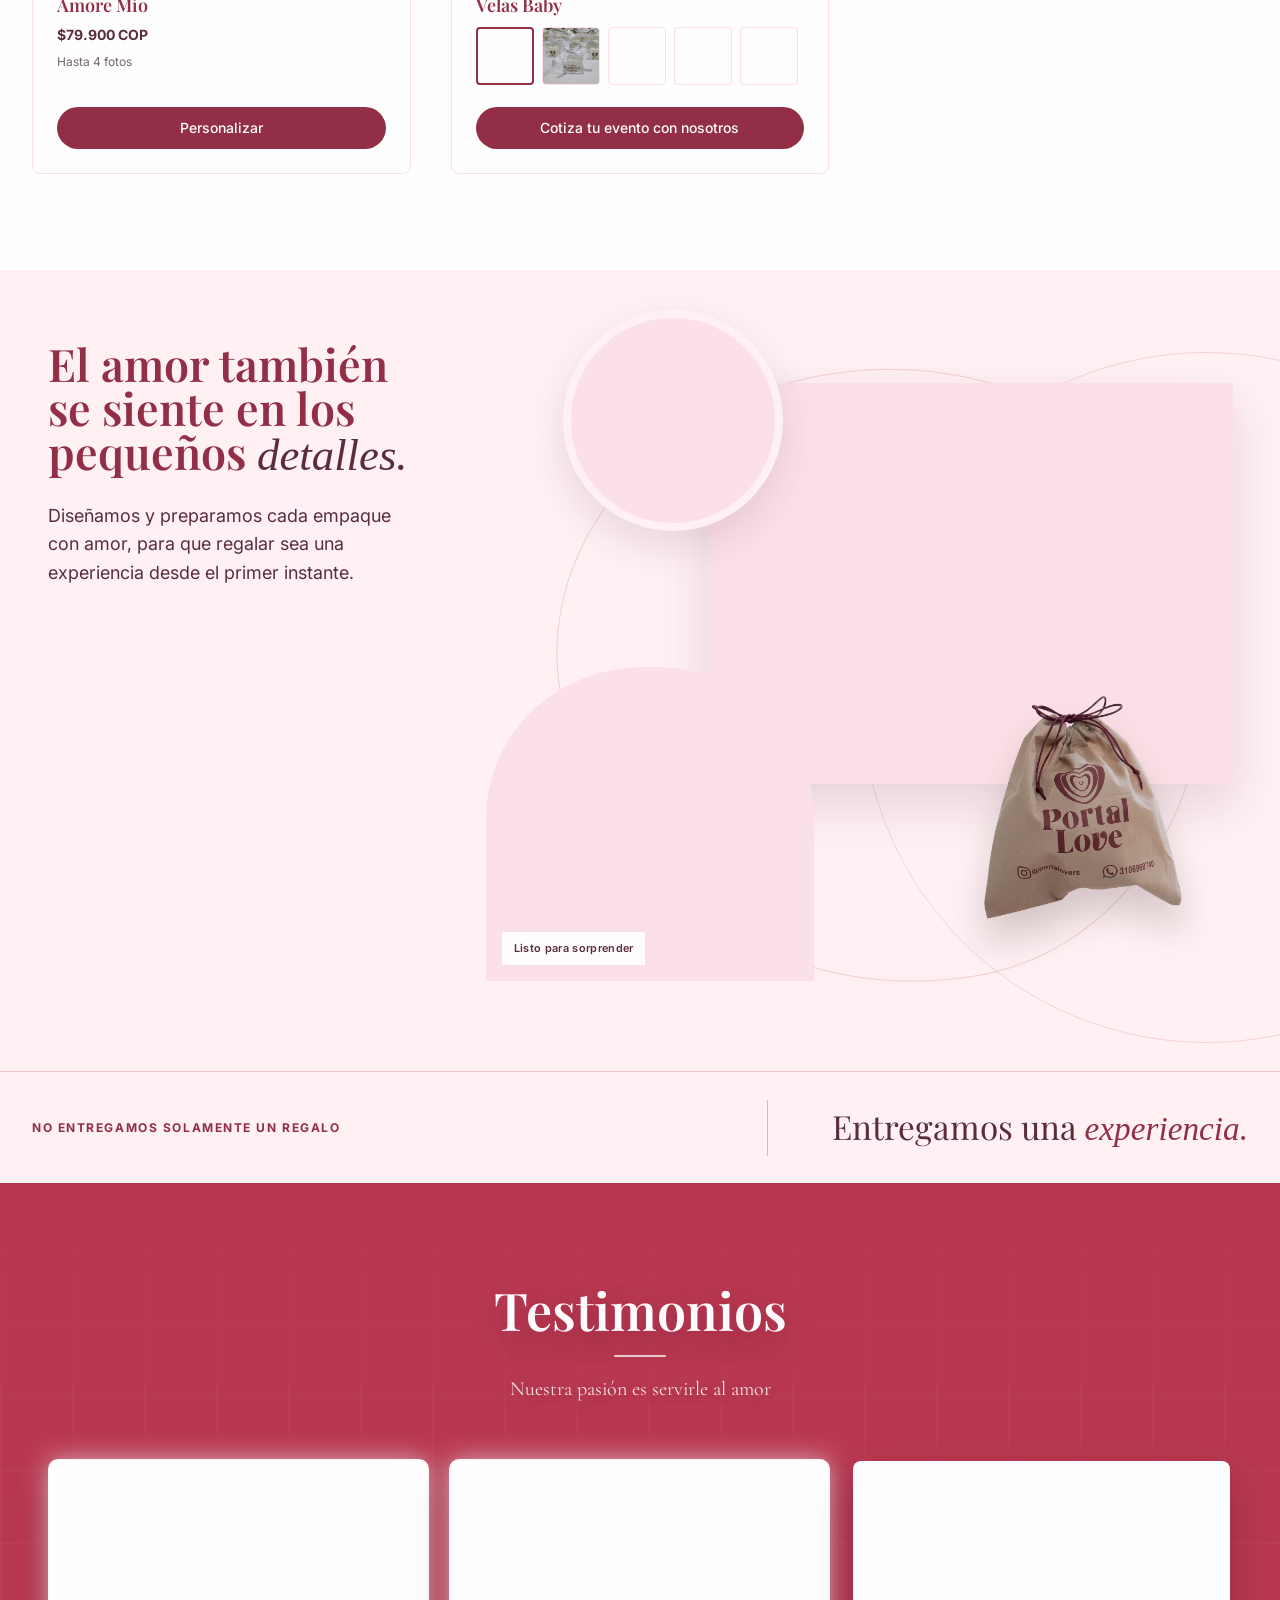
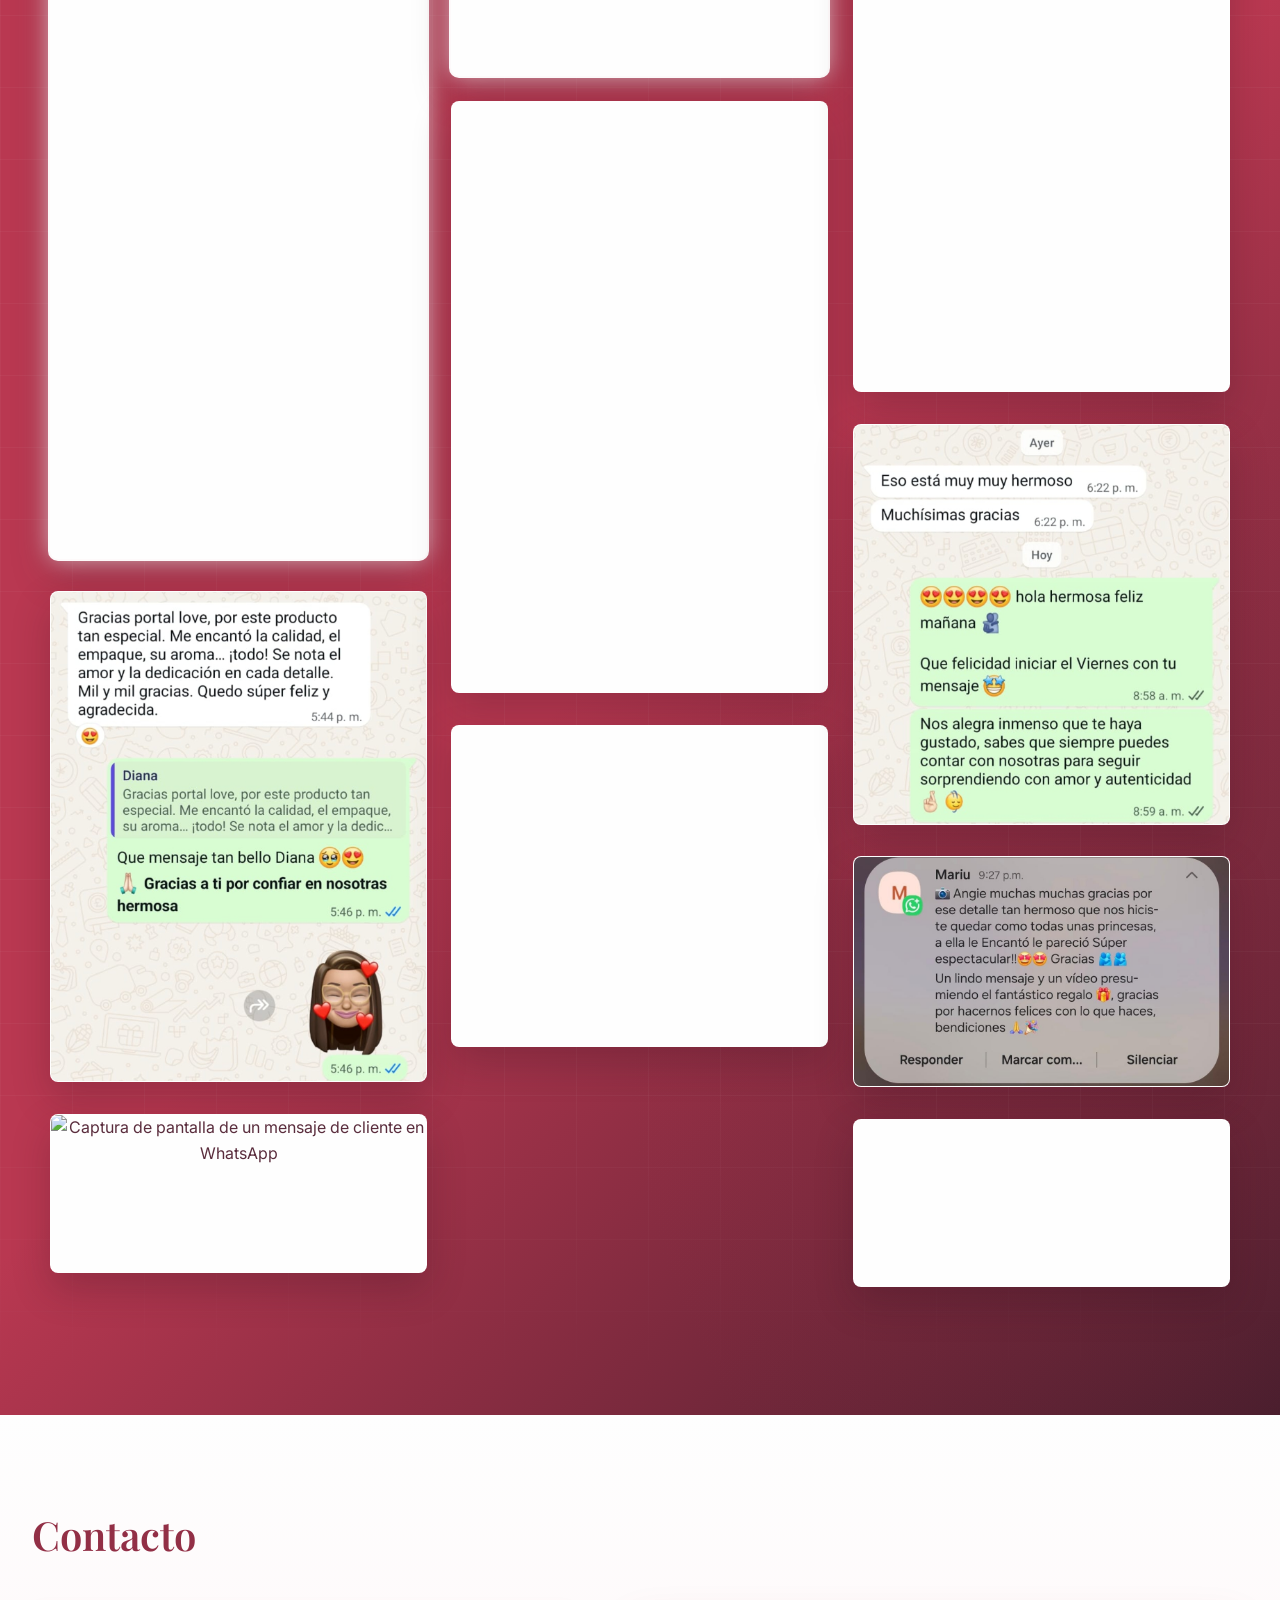
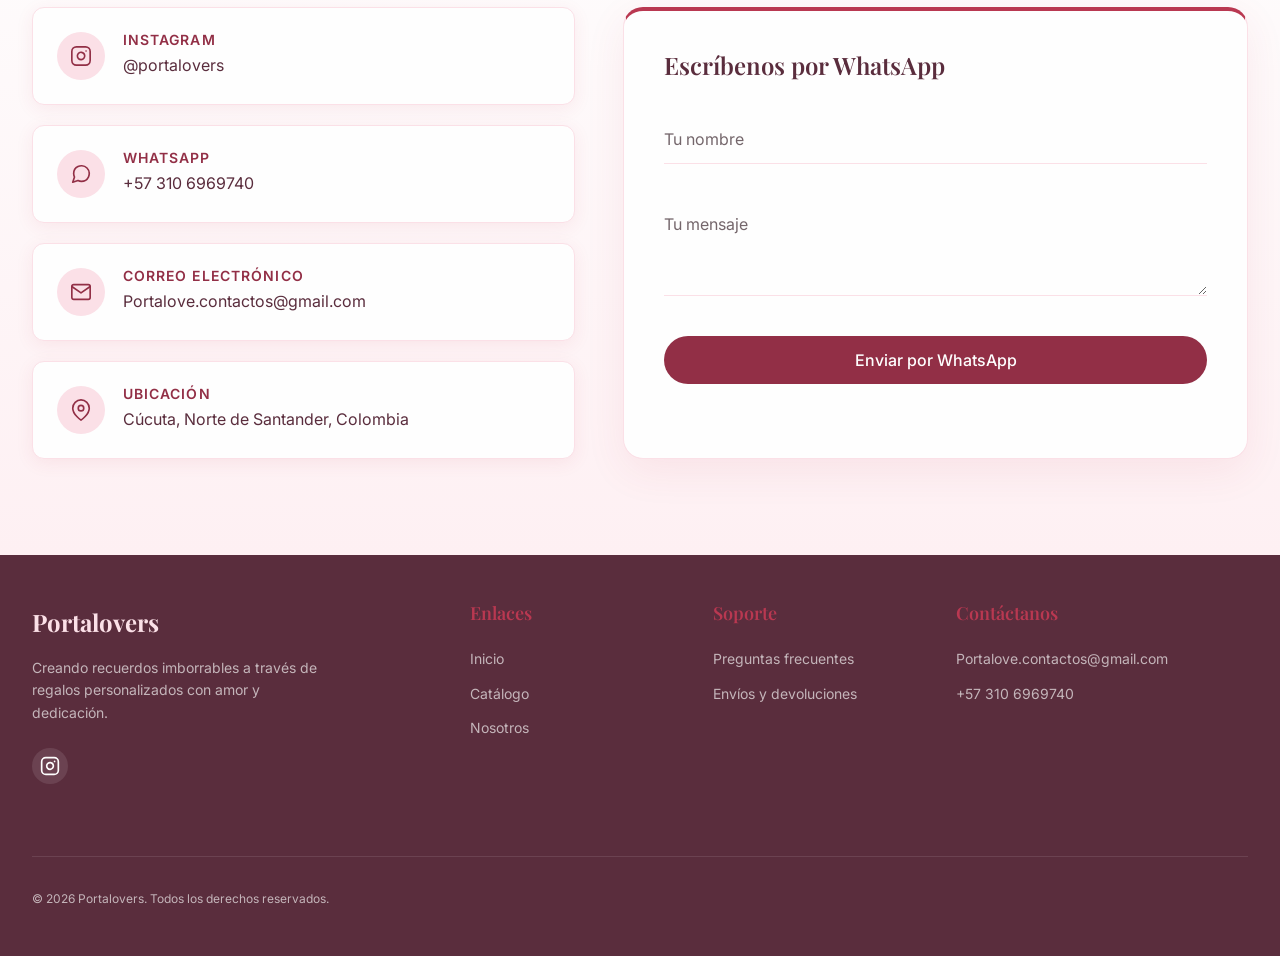
==== commit 849a20a9: "Descripcion de los cambios" ====
--- a/personalizar.html
+++ b/personalizar.html
@@ -94,9 +94,9 @@
                 <div><h3 id="lunaSizeTitle">Elige una opción</h3><p>Selecciona una talla para continuar.</p></div>
               </div>
               <div class="luna-size-options" role="group" aria-label="Tallas disponibles">
-                <button class="luna-size-card" type="button" data-luna-size="esencial" aria-pressed="false"><strong>Esencial</strong><span class="luna-size-price">Precio por cotizar</span></button>
-                <button class="luna-size-card" type="button" data-luna-size="plus" aria-pressed="false"><span class="luna-size-badge">La más pedida</span><strong>Plus</strong><span class="luna-size-price">Precio por cotizar</span></button>
-                <button class="luna-size-card" type="button" data-luna-size="premium" aria-pressed="false"><strong>Premium</strong><span class="luna-size-price">Precio por cotizar</span></button>
+                <button class="luna-size-card" type="button" data-luna-size="esencial" aria-pressed="false"><strong>Esencial</strong><span class="luna-size-dimension">11 cm de diámetro</span><span class="luna-size-price">Precio por cotizar</span></button>
+                <button class="luna-size-card" type="button" data-luna-size="plus" aria-pressed="false"><span class="luna-size-badge">La más pedida</span><strong>Plus</strong><span class="luna-size-dimension">13 cm de diámetro</span><span class="luna-size-price">Precio por cotizar</span></button>
+                <button class="luna-size-card" type="button" data-luna-size="premium" aria-pressed="false"><strong>Premium</strong><span class="luna-size-dimension">15 cm de diámetro</span><span class="luna-size-price">Precio por cotizar</span></button>
               </div>
               <p class="step-hint" id="lunaSizeFeedback" role="status" aria-live="polite">Elige una talla para empezar a personalizar.</p>
             </section>
@@ -221,6 +221,10 @@
           </section>
 
           <section class="portrait-customization" id="portraitCustomization" aria-label="Personalización de portarretratos" hidden>
+            <div class="portrait-progress" id="portraitProgress" role="progressbar" aria-label="Progreso de personalización de Box Musical" aria-valuemin="0" aria-valuemax="3" aria-valuenow="0" hidden>
+              <span id="portraitProgressText">0 de 3 pasos completados</span>
+              <div class="portrait-progress-track"><span id="portraitProgressFill"></span></div>
+            </div>
             <div class="portrait-included-benefit" id="portraitIncludedBenefit" role="note" hidden>
               <span class="portrait-included-mark" aria-hidden="true">✓</span>
               <span id="portraitIncludedBenefitText"></span>
@@ -257,22 +261,6 @@
                 <label for="portraitMonth">Mes<input class="song-input portrait-text-input" id="portraitMonth" type="number" min="1" max="12" inputmode="numeric"></label>
                 <label for="portraitYear">Año<input class="song-input portrait-text-input" id="portraitYear" type="number" min="1" max="9999" inputmode="numeric"></label>
               </fieldset>
-            </section>
-
-            <section class="portrait-step" id="portraitAmoreStep" aria-labelledby="portraitAmoreTitle" hidden>
-              <div class="cristal-step-heading">
-                <span class="step-number">2</span>
-                <div><h3 id="portraitAmoreTitle">Elige cómo compartir tu canción</h3><p>Selecciona una sola modalidad.</p></div>
-              </div>
-              <div class="cristal-choice-grid cristal-complement-choices portrait-mode-choices" role="group" aria-label="Modalidad de canción">
-                <button class="cristal-choice-card" type="button" data-portrait-song-mode="link" aria-pressed="false">Compartir enlace</button>
-                <button class="cristal-choice-card" type="button" data-portrait-song-mode="audio" aria-pressed="false">Subir archivo de audio</button>
-              </div>
-              <div class="portrait-song-link" id="portraitSongLinkField" hidden>
-                <label for="portraitSongLink">Enlace de la canción</label>
-                <input class="song-input portrait-text-input" id="portraitSongLink" type="url" inputmode="url" placeholder="https://">
-              </div>
-              <div class="portrait-audio-mount" id="portraitAudioMount" hidden></div>
             </section>
 
             <section class="portrait-step" id="portraitDedicationStep" aria-labelledby="portraitDedicationTitle">
--- a/css/styles.css
+++ b/css/styles.css
@@ -1083,408 +1083,6 @@
 @media (prefers-reduced-motion: reduce) {
   .packing-pouch { animation: none !important; translate: none !important; }
   .packing-photo, .packing-pouch { transform: none !important; transition: none !important; }
-}
-
-/* ==========================================================================
-   16. BLOG SECTION
-   ========================================================================== */
-.blog-grid {
-  display: grid;
-  grid-template-columns: repeat(auto-fill, minmax(320px, 1fr));
-  gap: 2.5rem;
-}
-.blog-card {
-  display: block;
-  color: inherit;
-  text-decoration: none;
-  border: 1px solid var(--secondary);
-  border-radius: var(--radius-md);
-  overflow: hidden;
-  background: var(--white);
-  box-shadow: none;
-  transition: transform var(--transition-base);
-}
-.blog-card:hover {
-  transform: translateY(-4px);
-}
-.blog-image {
-  position: relative;
-  padding-top: 60%;
-  overflow: hidden;
-}
-.blog-image img {
-  position: absolute;
-  top: 0;
-  left: 0;
-  width: 100%;
-  height: 100%;
-  object-fit: cover;
-  transition: transform 0.6s cubic-bezier(0.25, 0.1, 0.25, 1);
-}
-.blog-card:hover .blog-image img {
-  transform: scale(1.03);
-}
-.blog-content {
-  padding: 2rem;
-}
-.blog-meta {
-  font-size: var(--text-xs);
-  color: var(--muted);
-  margin-bottom: 1rem;
-  display: flex;
-  gap: 1rem;
-}
-.blog-title {
-  font-size: var(--text-xl);
-  margin-bottom: 1rem;
-  line-height: 1.4;
-}
-.blog-excerpt {
-  color: var(--muted);
-  font-size: var(--text-sm);
-  margin-bottom: 1.5rem;
-}
-.blog-link {
-  color: var(--primary-dark);
-  font-weight: 600;
-  display: inline-flex;
-  align-items: center;
-  gap: 0.5rem;
-}
-.blog-link:hover {
-  color: var(--accent);
-}
-.blog-card:focus-within { transform: translateY(-4px); }
-.blog-card:focus-visible { outline: 2px solid var(--primary-dark); outline-offset: 4px; }
-.blog-reading-time { margin-left: auto; }
-
-.article-dialog {
-  position: fixed;
-  inset: 0;
-  width: 100vw;
-  max-width: none;
-  height: 100vh;
-  height: 100dvh;
-  max-height: none;
-  margin: 0;
-  padding: 0;
-  overflow: hidden;
-  border: 0;
-  color: var(--dark);
-  background: var(--white);
-}
-.article-dialog[open] { animation: article-open 0.38s cubic-bezier(0.22, 1, 0.36, 1) both; }
-.article-dialog::backdrop { background: rgba(38, 16, 24, 0.78); backdrop-filter: blur(8px); }
-@keyframes article-open {
-  from { opacity: 0; transform: translate3d(0, 24px, 0); }
-  to { opacity: 1; transform: translate3d(0, 0, 0); }
-}
-.article-reader { display: flex; width: 100%; height: 100%; flex-direction: column; }
-
-/* Top bar */
-.article-reader-bar {
-  position: relative;
-  z-index: 3;
-  display: grid;
-  grid-template-columns: 1fr auto 1fr;
-  align-items: center;
-  min-height: 68px;
-  padding: 0 2rem;
-  background: rgba(254, 254, 254, 0.94);
-  backdrop-filter: blur(12px);
-  box-shadow: 0 1px 0 var(--secondary);
-}
-.article-back {
-  display: inline-flex;
-  width: fit-content;
-  align-items: center;
-  gap: 0.5rem;
-  padding: 0.55rem 1.1rem 0.55rem 0.9rem;
-  border: 1px solid var(--primary-light);
-  border-radius: var(--radius-full);
-  color: var(--primary-dark);
-  font-size: var(--text-sm);
-  font-weight: 600;
-  transition: background-color var(--transition-base), color var(--transition-base), border-color var(--transition-base);
-}
-.article-back:hover { border-color: var(--primary-dark); background: var(--primary-dark); color: var(--white); }
-.article-wordmark { color: var(--primary-dark); font-family: var(--font-heading); font-size: var(--text-xl); font-weight: 700; }
-.article-bar-time { justify-self: end; color: var(--muted); font-size: var(--text-sm); }
-.article-progress { position: absolute; right: 0; bottom: 0; left: 0; height: 3px; background: var(--secondary); }
-.article-progress span {
-  display: block;
-  height: 100%;
-  background: linear-gradient(90deg, var(--primary), var(--accent));
-  transform: scaleX(0);
-  transform-origin: left;
-}
-.article-reader-scroll { flex: 1; overflow-y: auto; overscroll-behavior: contain; scroll-behavior: smooth; }
-.article-document { outline: none; }
-
-/* Hero */
-.article-hero {
-  position: relative;
-  display: flex;
-  align-items: flex-end;
-  min-height: clamp(420px, 68vh, 680px);
-  overflow: hidden;
-  background: #451d2c;
-  isolation: isolate;
-}
-.article-hero-img {
-  position: absolute;
-  inset: 0;
-  z-index: -2;
-  width: 100%;
-  height: 100%;
-  object-fit: cover;
-  animation: article-zoom 24s ease-out both;
-}
-.article-hero::after {
-  position: absolute;
-  inset: 0;
-  z-index: -1;
-  content: '';
-  background:
-    linear-gradient(180deg, rgba(38, 16, 24, 0.12) 0%, rgba(38, 16, 24, 0.5) 52%, rgba(38, 16, 24, 0.92) 100%),
-    linear-gradient(90deg, rgba(185, 56, 81, 0.38), transparent 60%);
-}
-@keyframes article-zoom {
-  from { transform: scale(1.08); }
-  to { transform: scale(1); }
-}
-.article-hero-inner { width: min(100% - 4rem, 1120px); margin: 0 auto; padding: 4rem 0 3.5rem; color: #fffafc; }
-.article-meta { display: flex; flex-wrap: wrap; align-items: center; gap: 0.9rem; margin-bottom: 1.4rem; font-size: var(--text-sm); }
-.article-chip {
-  padding: 0.35rem 0.95rem;
-  border: 1px solid rgba(255, 255, 255, 0.55);
-  border-radius: var(--radius-full);
-  background: rgba(255, 255, 255, 0.14);
-  backdrop-filter: blur(8px);
-  font-weight: 600;
-  letter-spacing: 0.08em;
-  text-transform: uppercase;
-}
-.article-meta-time { color: rgba(255, 250, 252, 0.86); }
-.article-hero h1 {
-  max-width: 880px;
-  margin: 0;
-  color: #fffafc;
-  font-size: clamp(2.2rem, 5.4vw, 4.4rem);
-  line-height: 1.06;
-  text-shadow: 0 14px 40px rgba(26, 8, 14, 0.4);
-  outline: none;
-}
-
-/* Layout */
-.article-layout {
-  display: grid;
-  grid-template-columns: 230px minmax(0, 700px);
-  justify-content: center;
-  gap: 4.5rem;
-  width: min(100% - 4rem, 1120px);
-  margin: 0 auto;
-  padding: 4.5rem 0 5rem;
-}
-.article-toc { position: sticky; top: 2rem; align-self: start; }
-.article-toc-title { margin: 0 0 1rem; color: var(--primary-dark); font-size: var(--text-xs); font-weight: 700; letter-spacing: 0.12em; text-transform: uppercase; }
-.article-toc ol { display: grid; gap: 0.2rem; padding: 0; border-left: 2px solid var(--secondary); }
-.article-toc a {
-  display: block;
-  margin-left: -2px;
-  padding: 0.45rem 0 0.45rem 1rem;
-  border-left: 2px solid transparent;
-  color: var(--muted);
-  font-size: var(--text-sm);
-  line-height: 1.4;
-  transition: color var(--transition-base), border-color var(--transition-base);
-}
-.article-toc a:hover { color: var(--primary-dark); }
-.article-toc a.is-active { border-left-color: var(--primary-dark); color: var(--primary-dark); font-weight: 600; }
-
-/* Body */
-.article-lead {
-  margin: 0 0 1rem;
-  padding-left: 1.5rem;
-  border-left: 3px solid var(--primary);
-  color: var(--dark);
-  font-family: var(--font-accent);
-  font-size: 1.65rem;
-  font-style: italic;
-  line-height: 1.5;
-}
-.article-section { margin-top: 4rem; scroll-margin-top: 1.5rem; }
-.article-kicker {
-  display: flex;
-  align-items: center;
-  gap: 0.85rem;
-  margin-bottom: 0.9rem;
-  color: var(--primary-dark);
-  font-size: var(--text-xs);
-  font-weight: 700;
-  letter-spacing: 0.14em;
-  text-transform: uppercase;
-}
-.article-kicker::after { flex: 1; max-width: 80px; height: 1px; content: ''; background: var(--primary-light); }
-.article-section h2 { margin: 0 0 1.25rem; font-size: clamp(1.7rem, 3vw, 2.15rem); line-height: 1.2; }
-.article-section p { margin: 0 0 1.2rem; color: #4a343d; font-size: 1.1rem; line-height: 1.85; }
-.article-quote {
-  position: relative;
-  margin: 2.5rem 0;
-  padding: 2.4rem 0 0.4rem;
-  border-top: 1px solid var(--secondary);
-}
-.article-quote::before {
-  position: absolute;
-  top: -0.35rem;
-  left: 0;
-  color: var(--primary);
-  content: '\201C';
-  font-family: var(--font-heading);
-  font-size: 5rem;
-  line-height: 1;
-}
-.article-section .article-quote p {
-  margin: 0;
-  color: var(--primary-dark);
-  font-family: var(--font-heading);
-  font-size: clamp(1.4rem, 2.6vw, 1.8rem);
-  font-style: italic;
-  line-height: 1.4;
-}
-.article-callout {
-  margin: 2rem 0;
-  padding: 1.5rem 1.75rem;
-  border-left: 4px solid var(--primary-dark);
-  border-radius: 0 var(--radius-md) var(--radius-md) 0;
-  background: var(--secondary-light);
-}
-.article-callout-title { display: block; margin-bottom: 0.4rem; color: var(--primary-dark); font-size: var(--text-xs); letter-spacing: 0.12em; text-transform: uppercase; }
-.article-section .article-callout p { margin: 0; font-size: 1.02rem; line-height: 1.7; }
-.article-figure { max-width: 500px; margin: 2.5rem auto; }
-.article-figure.is-wide { max-width: none; }
-.article-figure-frame { overflow: hidden; border-radius: var(--radius-lg); background: var(--secondary-light); box-shadow: 0 22px 50px var(--shadow-strong); }
-.article-figure img { display: block; width: 100%; height: auto; }
-.article-figure figcaption { margin-top: 0.85rem; color: var(--muted); font-size: var(--text-sm); line-height: 1.5; text-align: center; }
-.article-inline-cta {
-  display: inline-flex;
-  align-items: center;
-  gap: 0.5rem;
-  margin: 0.2rem 0 0;
-  padding: 0.65rem 1.2rem;
-  border: 1px solid var(--primary-light);
-  border-radius: var(--radius-full);
-  color: var(--primary-dark);
-  font-size: var(--text-sm);
-  font-weight: 600;
-  transition: background-color var(--transition-base), color var(--transition-base), transform var(--transition-base);
-}
-.article-inline-cta:hover { transform: translateX(3px); background: var(--primary-dark); color: var(--white); }
-.article-steps { display: grid; grid-template-columns: repeat(2, minmax(0, 1fr)); gap: 1rem; margin: 1.75rem 0 0; padding: 0; }
-.article-step { padding: 1.4rem; border: 1px solid var(--secondary); border-radius: var(--radius-lg); background: var(--secondary-light); }
-.article-step-number { display: block; margin-bottom: 0.6rem; color: var(--primary); font-family: var(--font-heading); font-size: 2rem; line-height: 1; }
-.article-step strong { display: block; margin-bottom: 0.3rem; color: var(--dark); }
-.article-section .article-step p { margin: 0; font-size: 0.98rem; line-height: 1.6; }
-
-/* Closing */
-.article-ending {
-  background:
-    radial-gradient(ellipse at 15% 10%, rgba(185, 56, 81, 0.16), transparent 32%),
-    linear-gradient(135deg, #b93851 0%, #b93851 48%, #451d2c 100%);
-  color: #fffafc;
-}
-.article-ending-inner { width: min(100% - 4rem, 1120px); margin: 0 auto; padding: 5rem 0; text-align: center; }
-.article-ending-kicker { display: block; margin-bottom: 1rem; color: rgba(255, 250, 252, 0.78); font-size: var(--text-xs); font-weight: 700; letter-spacing: 0.16em; text-transform: uppercase; }
-.article-ending h2 { max-width: 760px; margin: 0 auto 1rem; color: #fffafc; font-size: clamp(1.9rem, 4vw, 2.9rem); }
-.article-ending p { max-width: 640px; margin: 0 auto 2.5rem; color: rgba(255, 250, 252, 0.9); font-size: 1.1rem; line-height: 1.8; }
-.article-products { display: grid; grid-template-columns: repeat(3, minmax(0, 1fr)); gap: 1.25rem; margin-bottom: 2.75rem; text-align: left; }
-.article-product {
-  display: flex;
-  flex-direction: column;
-  overflow: hidden;
-  border-radius: var(--radius-lg);
-  background: var(--white);
-  color: var(--dark);
-  box-shadow: 0 18px 40px rgba(26, 8, 14, 0.3);
-  transition: transform var(--transition-base), box-shadow var(--transition-base);
-}
-.article-product:hover { transform: translateY(-6px); box-shadow: 0 26px 52px rgba(26, 8, 14, 0.38); }
-.article-product img { width: 100%; aspect-ratio: 4 / 3; object-fit: cover; transition: transform 0.6s cubic-bezier(0.22, 1, 0.36, 1); }
-.article-product:hover img { transform: scale(1.04); }
-.article-product-text { display: flex; flex: 1; flex-direction: column; gap: 0.15rem; padding: 1.1rem 1.25rem 0.4rem; }
-.article-product-text small { color: var(--primary-dark); font-size: var(--text-xs); font-weight: 700; letter-spacing: 0.1em; text-transform: uppercase; }
-.article-product-text strong { font-family: var(--font-heading); font-size: var(--text-lg); line-height: 1.3; }
-.article-product-action { display: inline-flex; align-items: center; gap: 0.4rem; padding: 0.4rem 1.25rem 1.2rem; color: var(--primary-dark); font-size: var(--text-sm); font-weight: 600; }
-.article-ending .article-cta {
-  background: var(--primary-dark);
-  color: var(--white);
-  box-shadow: 0 18px 35px rgba(26, 8, 14, 0.28);
-}
-.article-ending .article-cta:hover { background: var(--primary-dark); color: var(--white); }
-
-/* Next article */
-.article-next { background: var(--secondary-light); }
-.article-next-inner { width: min(100% - 4rem, 1120px); margin: 0 auto; padding: 4rem 0 5rem; }
-.article-next-label { margin: 0 0 1rem; color: var(--primary-dark); font-size: var(--text-xs); font-weight: 700; letter-spacing: 0.14em; text-transform: uppercase; }
-.article-next-card {
-  display: grid;
-  grid-template-columns: 220px minmax(0, 1fr) auto;
-  align-items: center;
-  gap: 1.75rem;
-  width: 100%;
-  padding: 0.9rem 2rem 0.9rem 0.9rem;
-  border: 1px solid var(--secondary);
-  border-radius: var(--radius-lg);
-  background: var(--white);
-  text-align: left;
-  transition: transform var(--transition-base), box-shadow var(--transition-base);
-}
-.article-next-card:hover { transform: translateY(-3px); box-shadow: 0 18px 40px var(--shadow-strong); }
-.article-next-card img { width: 100%; aspect-ratio: 4 / 3; border-radius: var(--radius-md); object-fit: cover; }
-.article-next-text { display: flex; flex-direction: column; gap: 0.4rem; }
-.article-next-text small { color: var(--muted); font-size: var(--text-sm); }
-.article-next-text strong { font-family: var(--font-heading); font-size: var(--text-xl); line-height: 1.3; }
-.article-next-action { display: inline-flex; align-items: center; gap: 0.5rem; color: var(--primary-dark); font-weight: 600; }
-
-/* Scroll reveal (only when motion is allowed) */
-.article-reader.has-motion .article-reveal { opacity: 0; transform: translate3d(0, 22px, 0); transition: opacity 0.7s ease, transform 0.7s cubic-bezier(0.22, 1, 0.36, 1); }
-.article-reader.has-motion .article-reveal.is-in { opacity: 1; transform: translate3d(0, 0, 0); }
-
-@media (max-width: 1000px) {
-  .article-layout { grid-template-columns: minmax(0, 700px); gap: 0; padding-top: 3rem; }
-  .article-toc { display: none; }
-  .article-products { grid-template-columns: repeat(3, minmax(0, 1fr)); }
-}
-@media (max-width: 768px) {
-  .article-reader-bar { min-height: 60px; padding: 0 1rem; }
-  .article-bar-time { display: none; }
-  .article-hero { min-height: 56vh; }
-  .article-hero-inner { width: calc(100% - 3rem); padding: 3rem 0 2.25rem; }
-  .article-layout { width: calc(100% - 3rem); padding: 2.5rem 0 3.5rem; }
-  .article-lead { padding-left: 1.1rem; font-size: 1.35rem; }
-  .article-section { margin-top: 3rem; }
-  .article-section p { font-size: 1.03rem; }
-  .article-steps { grid-template-columns: 1fr; }
-  .article-ending-inner { width: calc(100% - 3rem); padding: 3.5rem 0; }
-  .article-products { grid-template-columns: 1fr; }
-  .article-product { flex-direction: row; align-items: stretch; }
-  .article-product img { width: 38%; aspect-ratio: auto; }
-  .article-product-text { justify-content: center; padding: 1rem; }
-  .article-product-action { display: none; }
-  .article-next-inner { width: calc(100% - 3rem); padding: 3rem 0 3.5rem; }
-  .article-next-card { grid-template-columns: 96px minmax(0, 1fr); gap: 1rem; padding: 0.75rem; }
-  .article-next-card img { aspect-ratio: 1; }
-  .article-next-action { display: none; }
-  .article-next-text strong { font-size: var(--text-base); }
-}
-@media (max-width: 400px) {
-  .article-reader-bar { grid-template-columns: 1fr auto; }
-  .article-back { padding: 0.5rem 0.9rem 0.5rem 0.7rem; font-size: 0.8rem; }
-  .article-wordmark { font-size: var(--text-base); }
-}
-@media (prefers-reduced-motion: reduce) {
-  .article-dialog[open], .article-hero-img { animation: none; }
-  .article-reader-scroll { scroll-behavior: auto; }
 }
 
 /* ==========================================================================
@@ -2221,6 +1819,7 @@
 .luna-size-options { display: grid; grid-template-columns: repeat(3, minmax(0, 1fr)); gap: 0.75rem; margin-top: 1rem; }
 .luna-size-card { position: relative; display: flex; min-height: 104px; flex-direction: column; align-items: center; justify-content: center; gap: 0.35rem; padding: 1rem 0.65rem; border: 1px solid var(--secondary); border-radius: var(--radius-md); background: var(--white); color: var(--dark); text-align: center; transition: border-color var(--transition-base), background-color var(--transition-base), box-shadow var(--transition-base), transform var(--transition-base); }
 .luna-size-card strong { font-family: var(--font-heading); font-size: var(--text-lg); }
+.luna-size-dimension { color: var(--muted); font-size: var(--text-xs); }
 .luna-size-card > span:last-child { color: var(--muted); font-size: var(--text-xs); }
 .luna-size-card:hover { border-color: var(--primary); transform: translateY(-2px); }
 .luna-size-card.is-selected { border-color: var(--primary-dark); background: var(--secondary-light); box-shadow: inset 0 0 0 1px var(--primary-dark); }
@@ -2230,6 +1829,9 @@
 .luna-progress { margin: 0 0 1rem; color: var(--muted); font-size: var(--text-xs); }
 .luna-progress-track { height: 4px; margin-top: 0.45rem; overflow: hidden; border-radius: var(--radius-full); background: var(--secondary); }
 .luna-progress-track span { display: block; height: 100%; border-radius: inherit; background: var(--primary-dark); transition: width var(--transition-base); }
+.portrait-progress { margin: 0 0 1rem; color: var(--muted); font-size: var(--text-xs); }
+.portrait-progress-track { height: 4px; margin-top: 0.45rem; overflow: hidden; border-radius: var(--radius-full); background: var(--secondary); }
+.portrait-progress-track span { display: block; width: 0; height: 100%; border-radius: inherit; background: var(--primary-dark); transition: width var(--transition-base); }
 .luna-step { margin: 0 0 1.5rem; padding: 1.25rem 0 1.5rem; border-bottom: 1px solid var(--secondary); }
 .luna-photo-grid { grid-template-columns: repeat(2, minmax(0, 1fr)); }
 .luna-qr-choices { display: grid; grid-template-columns: repeat(2, minmax(0, 1fr)); gap: 0.75rem; margin-bottom: 1rem; }
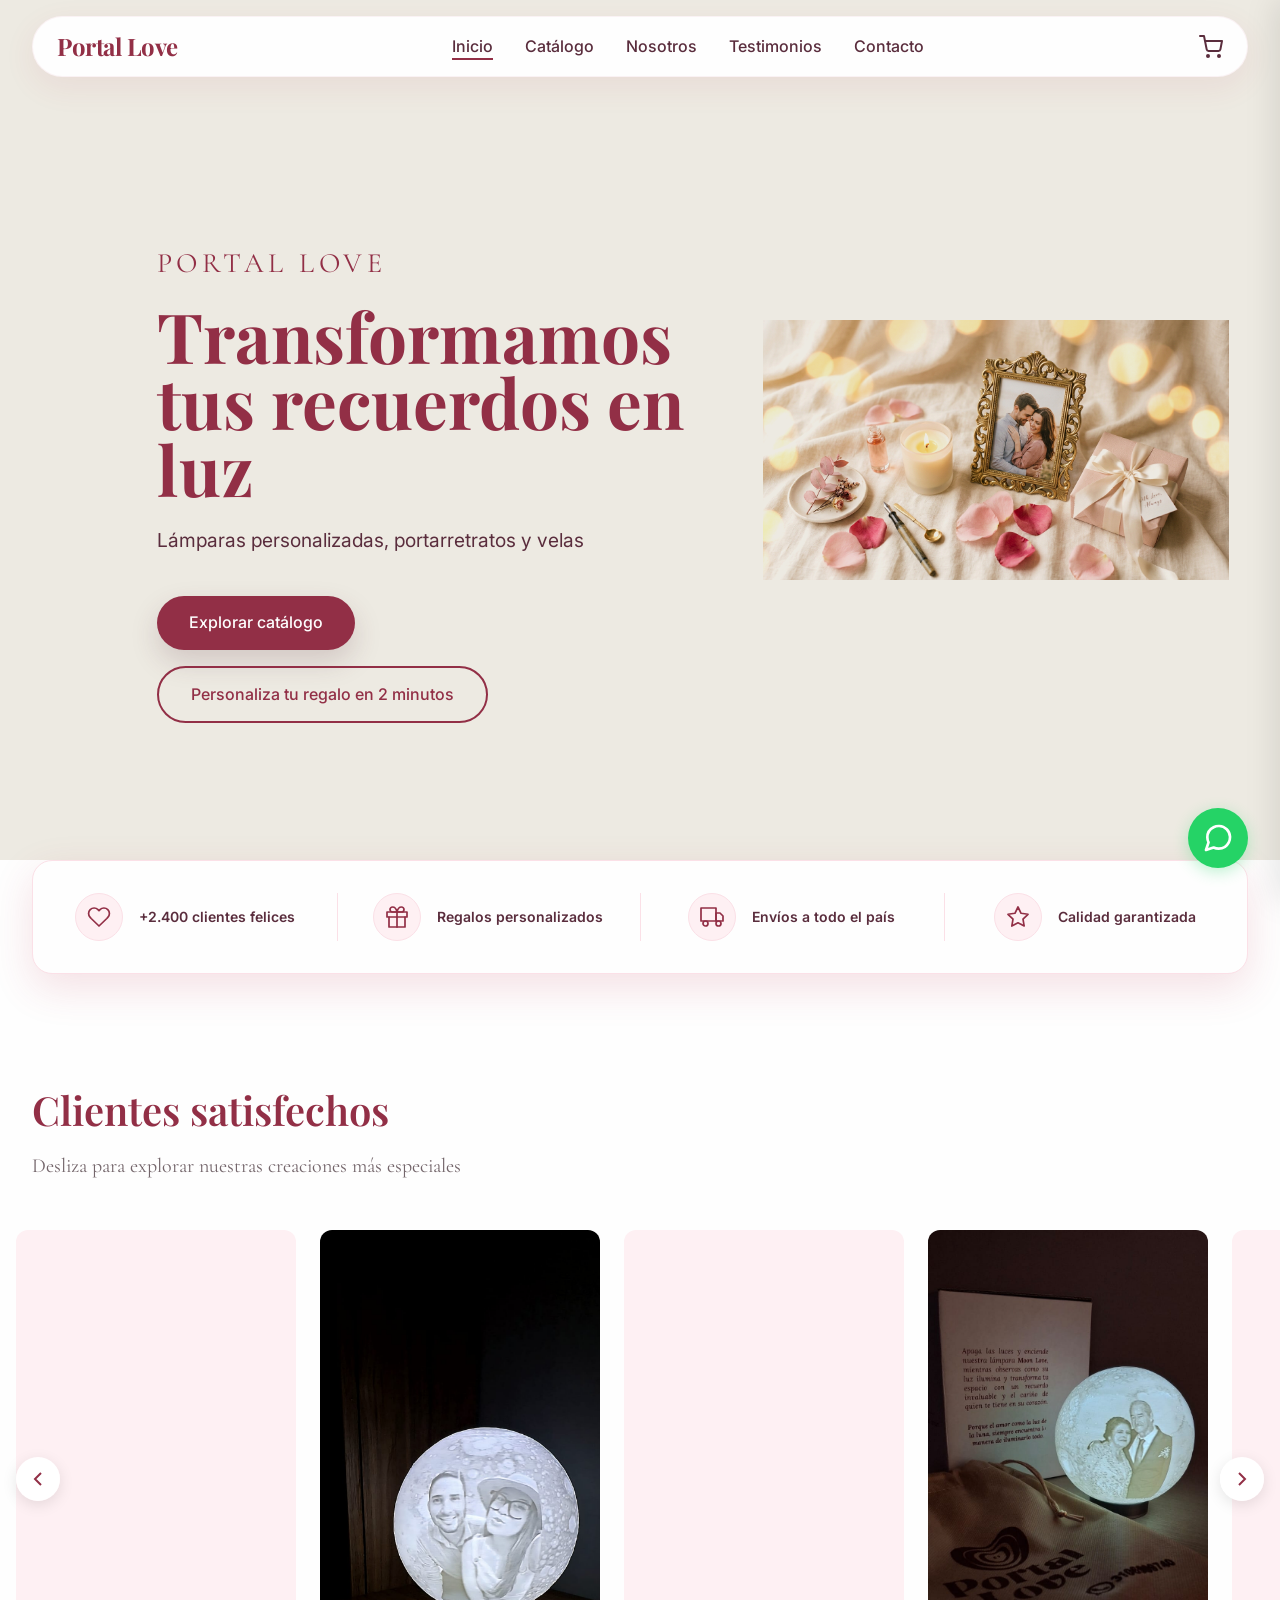
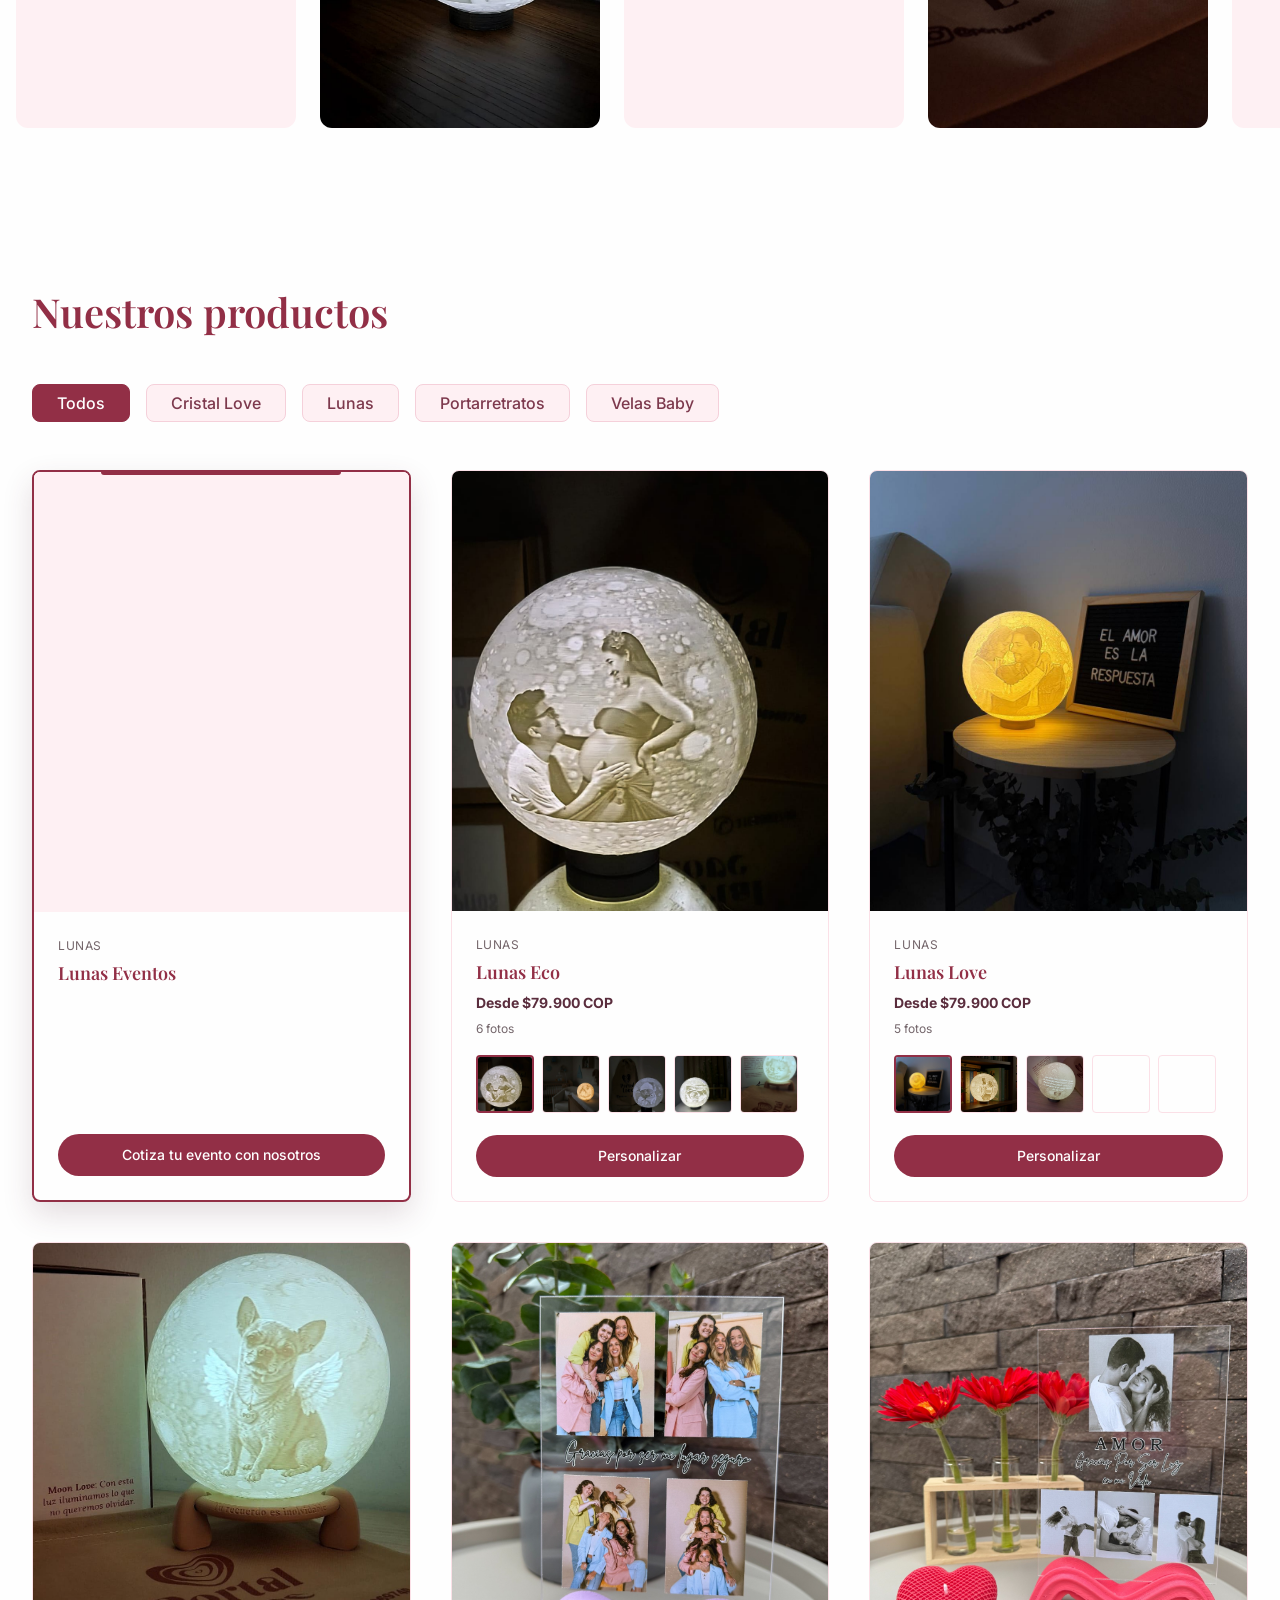
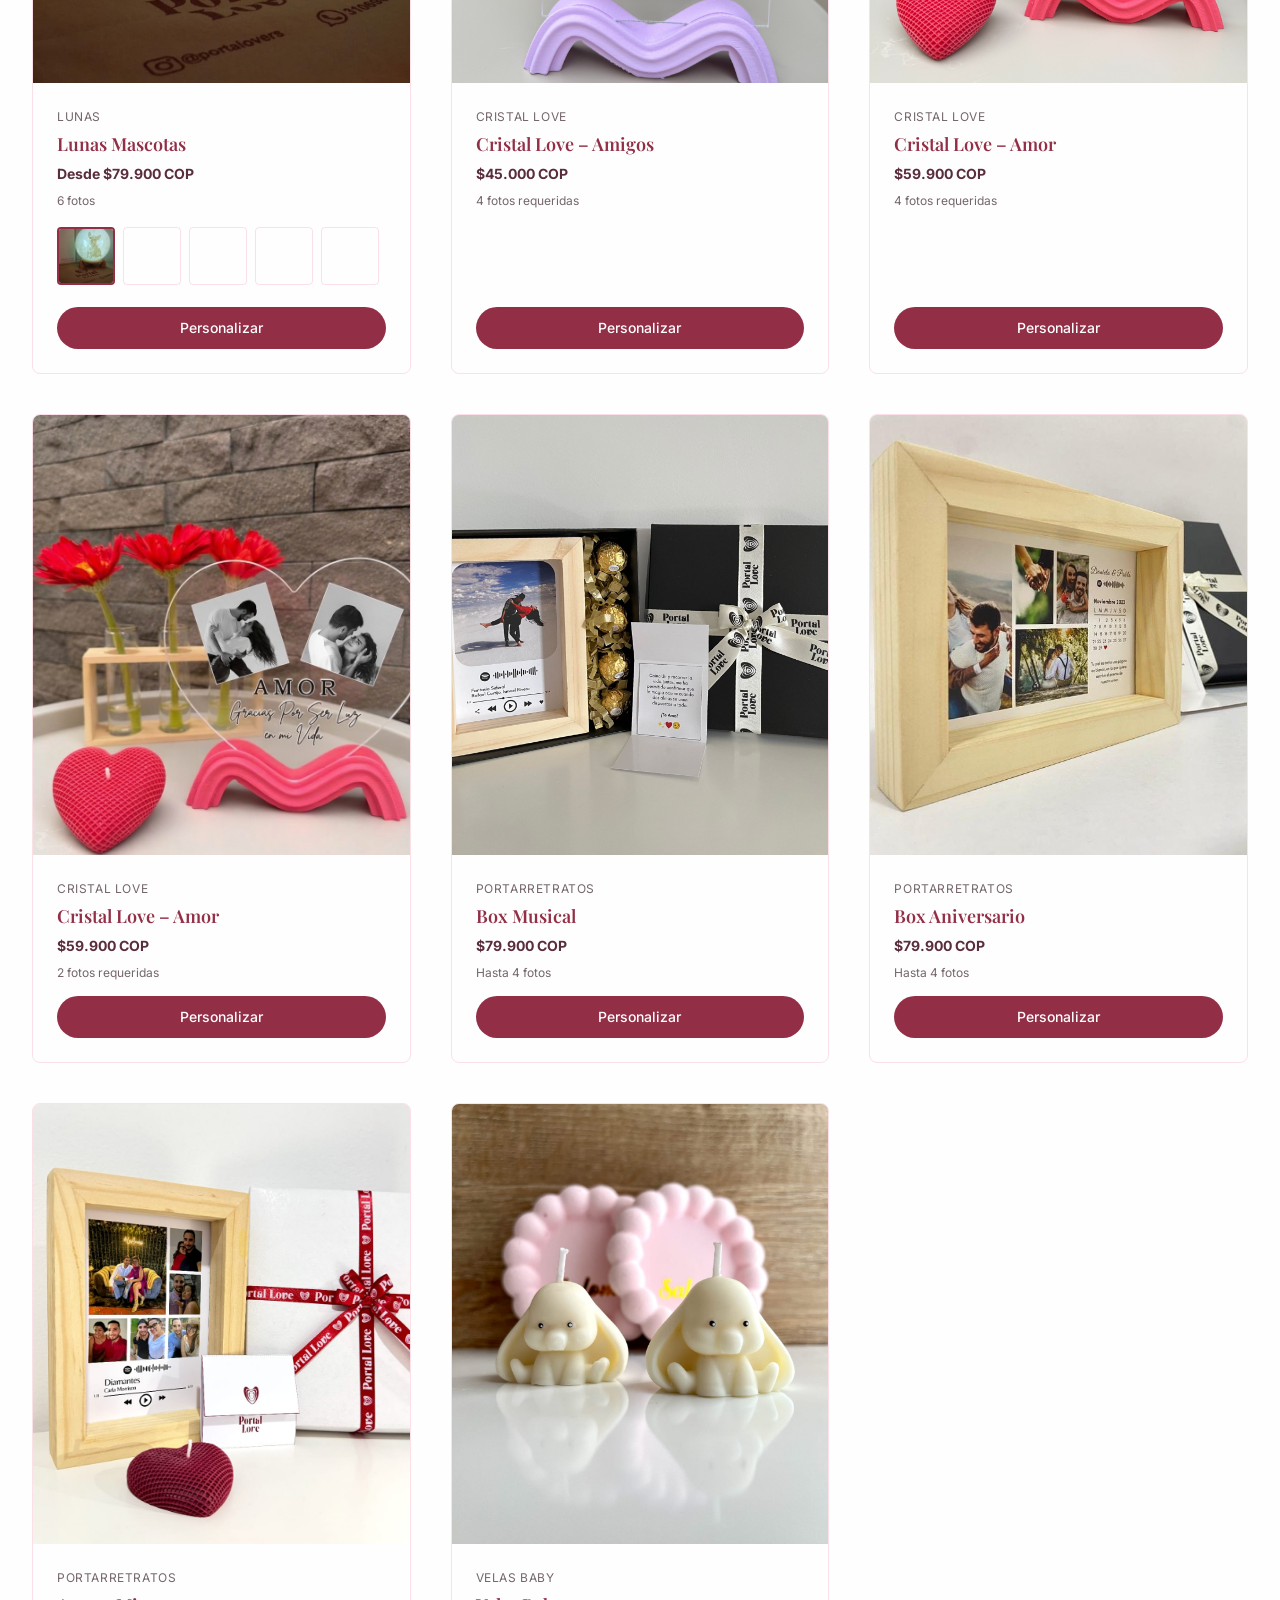
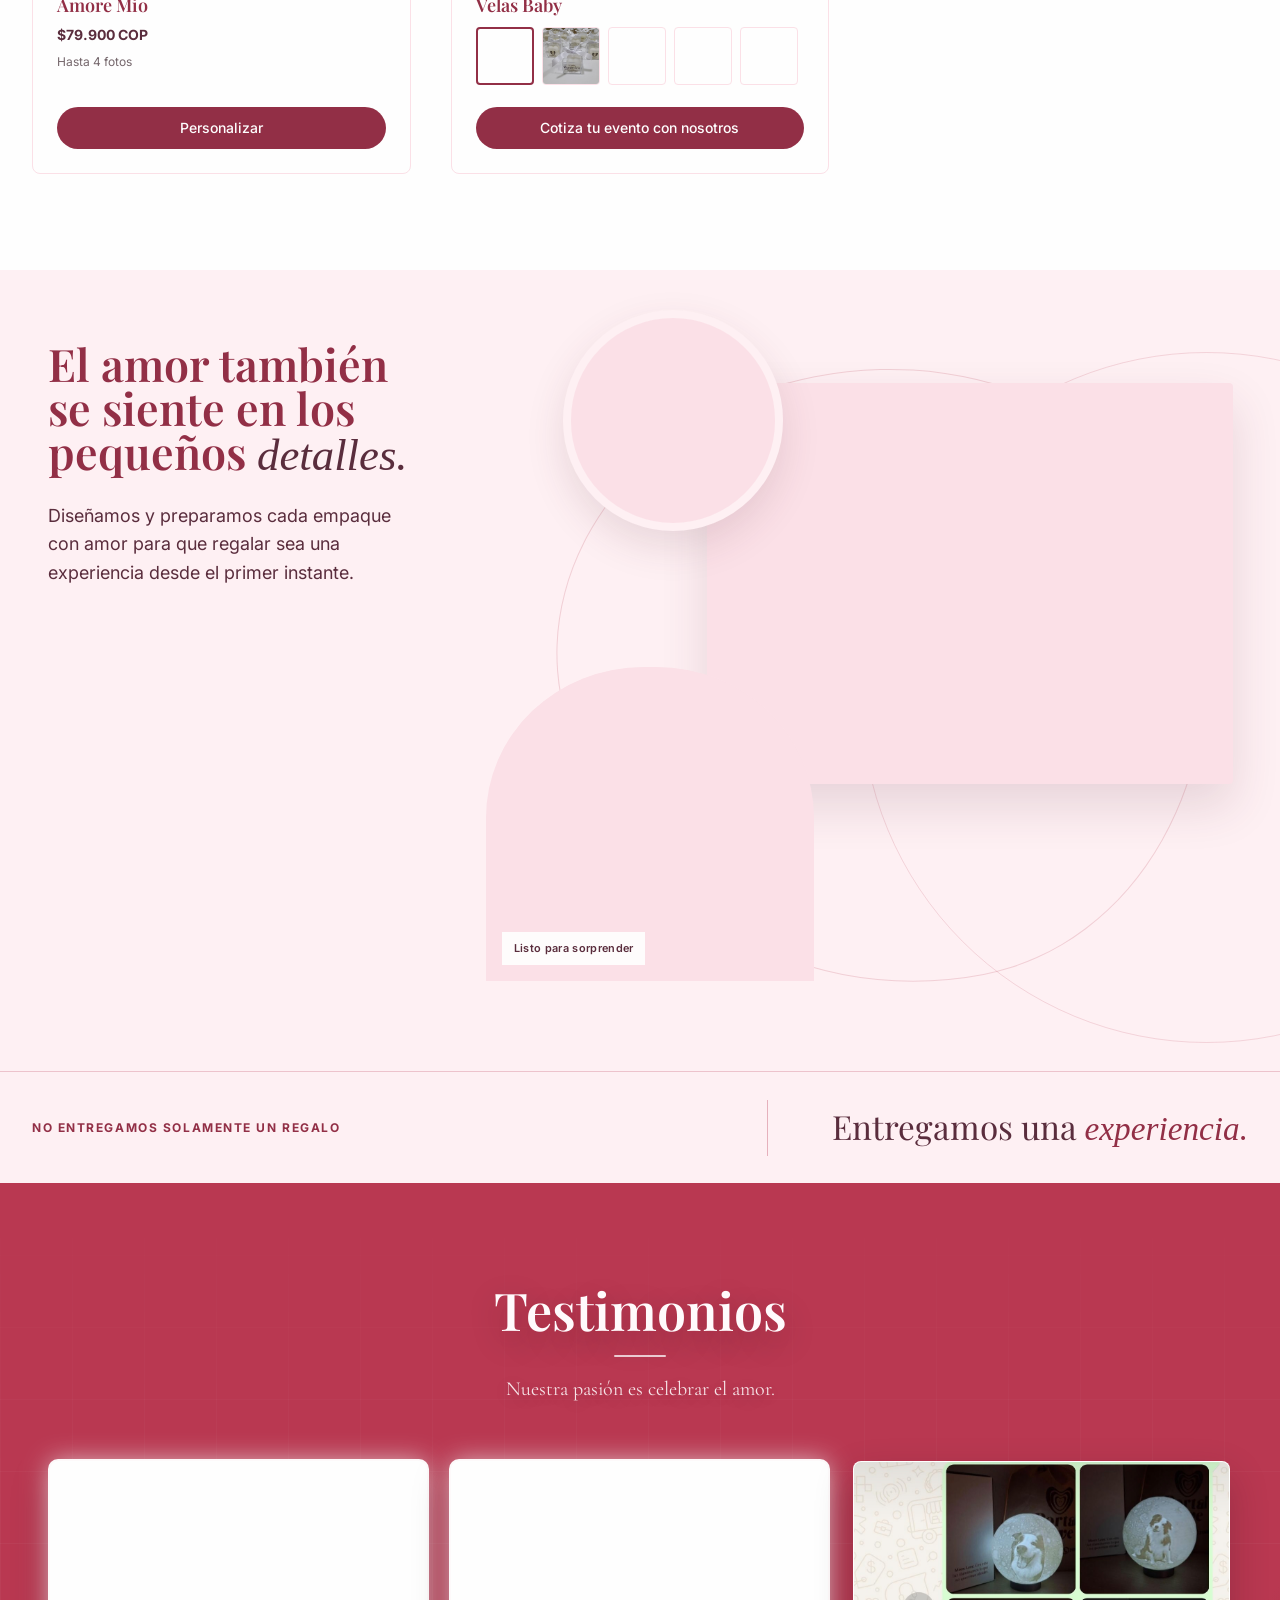
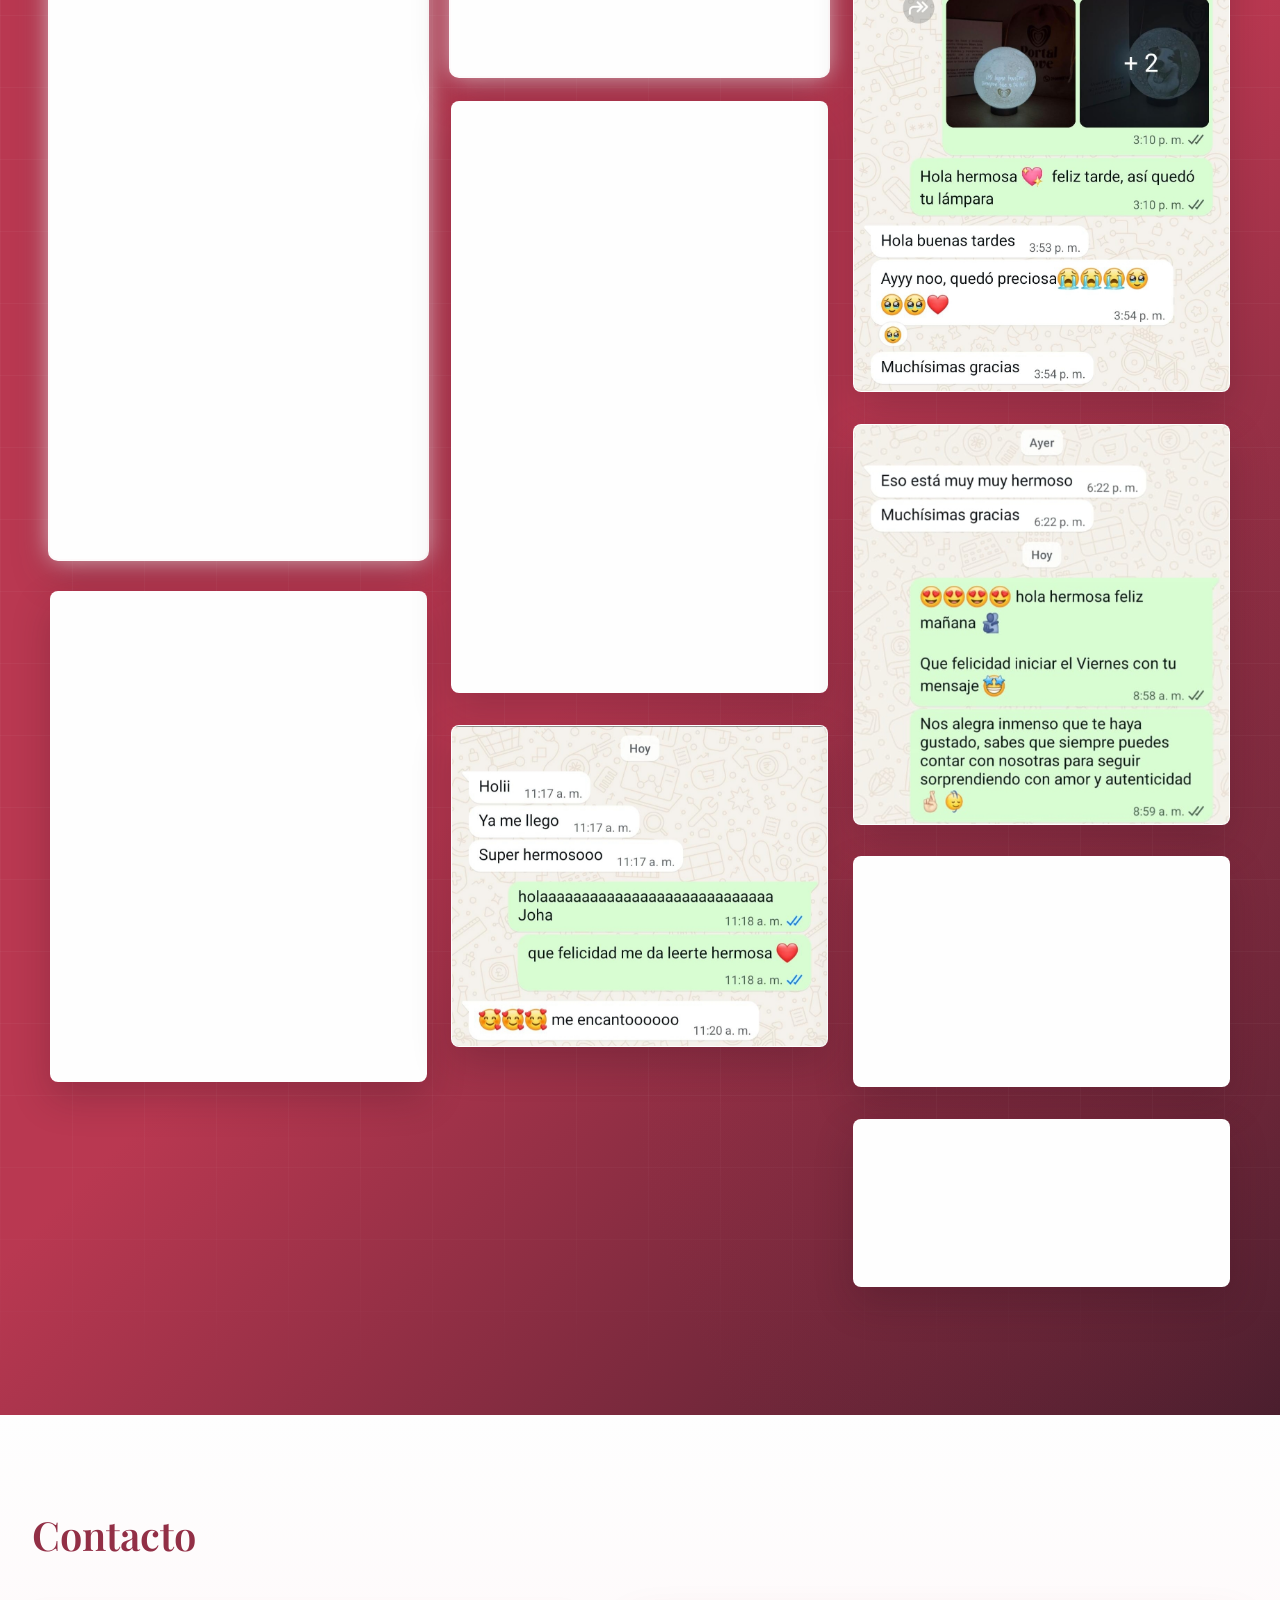
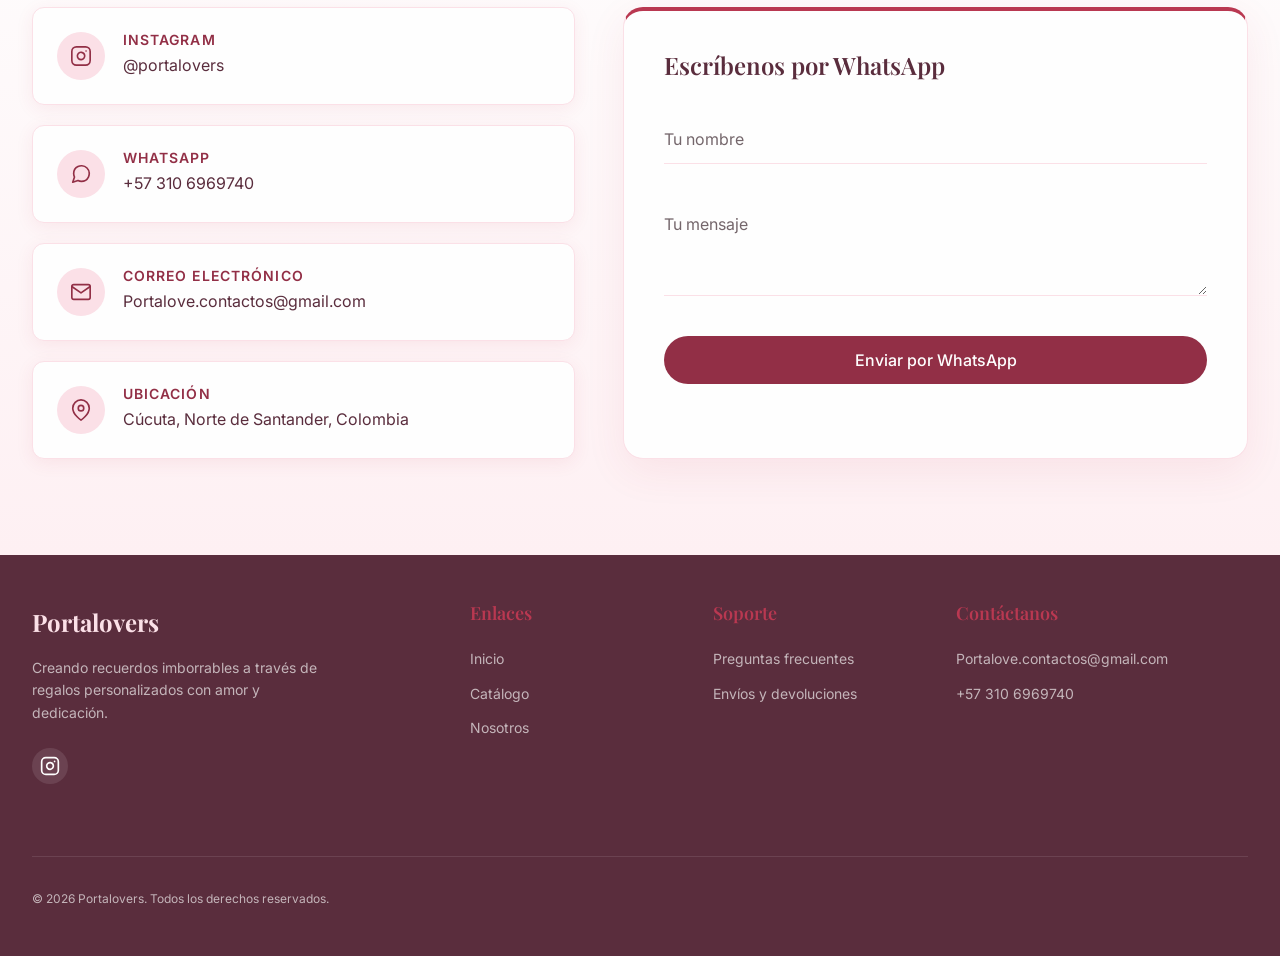
==== commit 380bcc8b: "Descripcion de los cambios" ====
--- a/personalizar.html
+++ b/personalizar.html
@@ -4,7 +4,7 @@
   <meta charset="UTF-8">
   <meta name="viewport" content="width=device-width, initial-scale=1.0">
   <title>Personalizar tu regalo | Portalovers</title>
-  <meta name="description" content="Configura tu regalo personalizado, agrega tus fotos y dedicatoria, y coordina el pedido con Portalovers.">
+  <meta name="description" content="Personaliza tu regalo, agrega tus fotos y tu dedicatoria, y coordina el pedido con Portalovers.">
   <link rel="preconnect" href="https://fonts.googleapis.com">
   <link rel="preconnect" href="https://fonts.gstatic.com" crossorigin>
   <link rel="stylesheet" href="css/styles.css">
@@ -116,7 +116,7 @@
               <section class="luna-step" id="lunaQrStep" aria-labelledby="lunaQrTitle" hidden>
                 <div class="luna-step-heading"><span class="step-number">2</span><div><h3 id="lunaQrTitle"></h3><p id="lunaQrHint"></p></div></div>
                 <div class="luna-qr-choices" id="lunaQrChoices" role="group" aria-label="Opciones para el QR" aria-required="true" hidden>
-                  <button class="luna-qr-choice" type="button" data-luna-qr="audio" aria-pressed="false"><strong>Audio o latido del corazón de tu bebé</strong><span>Sube un archivo de audio.</span></button>
+                  <button class="luna-qr-choice" type="button" data-luna-qr="audio" aria-pressed="false"><strong>Audio o los latidos del corazón de tu bebé</strong><span>Sube un archivo de audio.</span></button>
                   <button class="luna-qr-choice" type="button" data-luna-qr="song-link" aria-pressed="false"><strong>Enlace de la canción</strong><span>Agrega el enlace que se asociará al QR.</span></button>
                 </div>
                 <div id="lunaAudioMount" hidden></div>
@@ -192,16 +192,22 @@
               </div>
             </section>
 
-            <section class="cristal-step" aria-labelledby="cristalComplementTitle">
+            <section class="cristal-step" id="cristalComplementStep" aria-labelledby="cristalComplementTitle">
               <div class="cristal-step-heading">
                 <span class="step-number">5</span>
-                <div><h3 id="cristalComplementTitle">Elige una opción para complementar tu regalo (sin costo adicional)</h3><p>Selecciona una alternativa.</p></div>
-              </div>
-              <div class="cristal-choice-grid cristal-complement-choices" role="group" aria-label="Complementos sin costo adicional">
-                <button class="cristal-choice-card" id="cristalVelaComplement" type="button" data-choice-group="cristal-complement" data-value="vela" aria-pressed="false"><strong>Vela de corazón tejido</strong><span>Sin costo adicional</span></button>
-                <button class="cristal-choice-card" type="button" data-choice-group="cristal-complement" data-value="frase-love" aria-pressed="false"><strong>Frase Love</strong><span>Sin costo adicional</span></button>
-              </div>
-              <div class="cristal-love-options" id="cristalLoveOptions" hidden>
+                <div><h3 id="cristalComplementTitle">Agrega una vela a tu regalo</h3><p>Complemento opcional.</p></div>
+              </div>
+              <div class="cristal-choice-grid cristal-complement-choices" role="group" aria-label="Complemento opcional">
+                <button class="cristal-choice-card" id="cristalVelaComplement" type="button" data-choice-group="cristal-addon" data-value="vela" aria-pressed="false"><strong>Vela de corazón tejido con aroma</strong><span id="cristalVelaComplementPrice"></span></button>
+              </div>
+            </section>
+
+            <section class="cristal-step" id="cristalLovePhraseStep" aria-labelledby="cristalLovePhraseTitle">
+              <div class="cristal-step-heading">
+                <span class="step-number" id="cristalLovePhraseStepNumber">6</span>
+                <div><h3 id="cristalLovePhraseTitle">Frase Love</h3><p>Personalización opcional.</p></div>
+              </div>
+              <div class="cristal-love-options" id="cristalLoveOptions">
                 <div class="cristal-choice-grid cristal-mode-choices" role="group" aria-label="Modalidad de Frase Love">
                   <button class="cristal-choice-card" type="button" data-choice-group="cristal-love-mode" data-value="predeterminada" aria-pressed="false">Elegir frase predeterminada</button>
                   <button class="cristal-choice-card" type="button" data-choice-group="cristal-love-mode" data-value="personalizada" aria-pressed="false">Escribir una frase personalizada</button>
@@ -232,7 +238,7 @@
             <section class="portrait-step" aria-labelledby="portraitPhotosTitle">
               <div class="cristal-step-heading">
                 <span class="step-number">1</span>
-                <div><h3 id="portraitPhotosTitle">Tus fotografías</h3><p>Sube de 1 a 4 fotos. Cada archivo puede pesar máximo 5 MB.</p></div>
+                <div><h3 id="portraitPhotosTitle">Tus fotografías</h3><p>Sube entre 1 y 4 fotos. Cada archivo debe pesar como máximo 5 MB.</p></div>
               </div>
               <div class="cristal-photo-grid" id="portraitPhotoGrid"></div>
               <p class="step-hint" id="portraitPhotoFeedback" role="status" aria-live="polite"></p>
@@ -249,7 +255,7 @@
             <section class="portrait-step" id="portraitAnniversaryStep" aria-labelledby="portraitAnniversaryTitle" hidden>
               <div class="cristal-step-heading">
                 <span class="step-number">3</span>
-                <div><h3 id="portraitAnniversaryTitle">Datos del aniversario</h3><p>Nombre tuyo y el de tu pareja.</p></div>
+                <div><h3 id="portraitAnniversaryTitle">Datos del aniversario</h3><p>Tu nombre y el de tu pareja.</p></div>
               </div>
               <div class="luna-card-fields portrait-name-fields">
                 <label for="portraitNameOne">Tu nombre<input class="song-input portrait-text-input" id="portraitNameOne" type="text" autocomplete="name"></label>
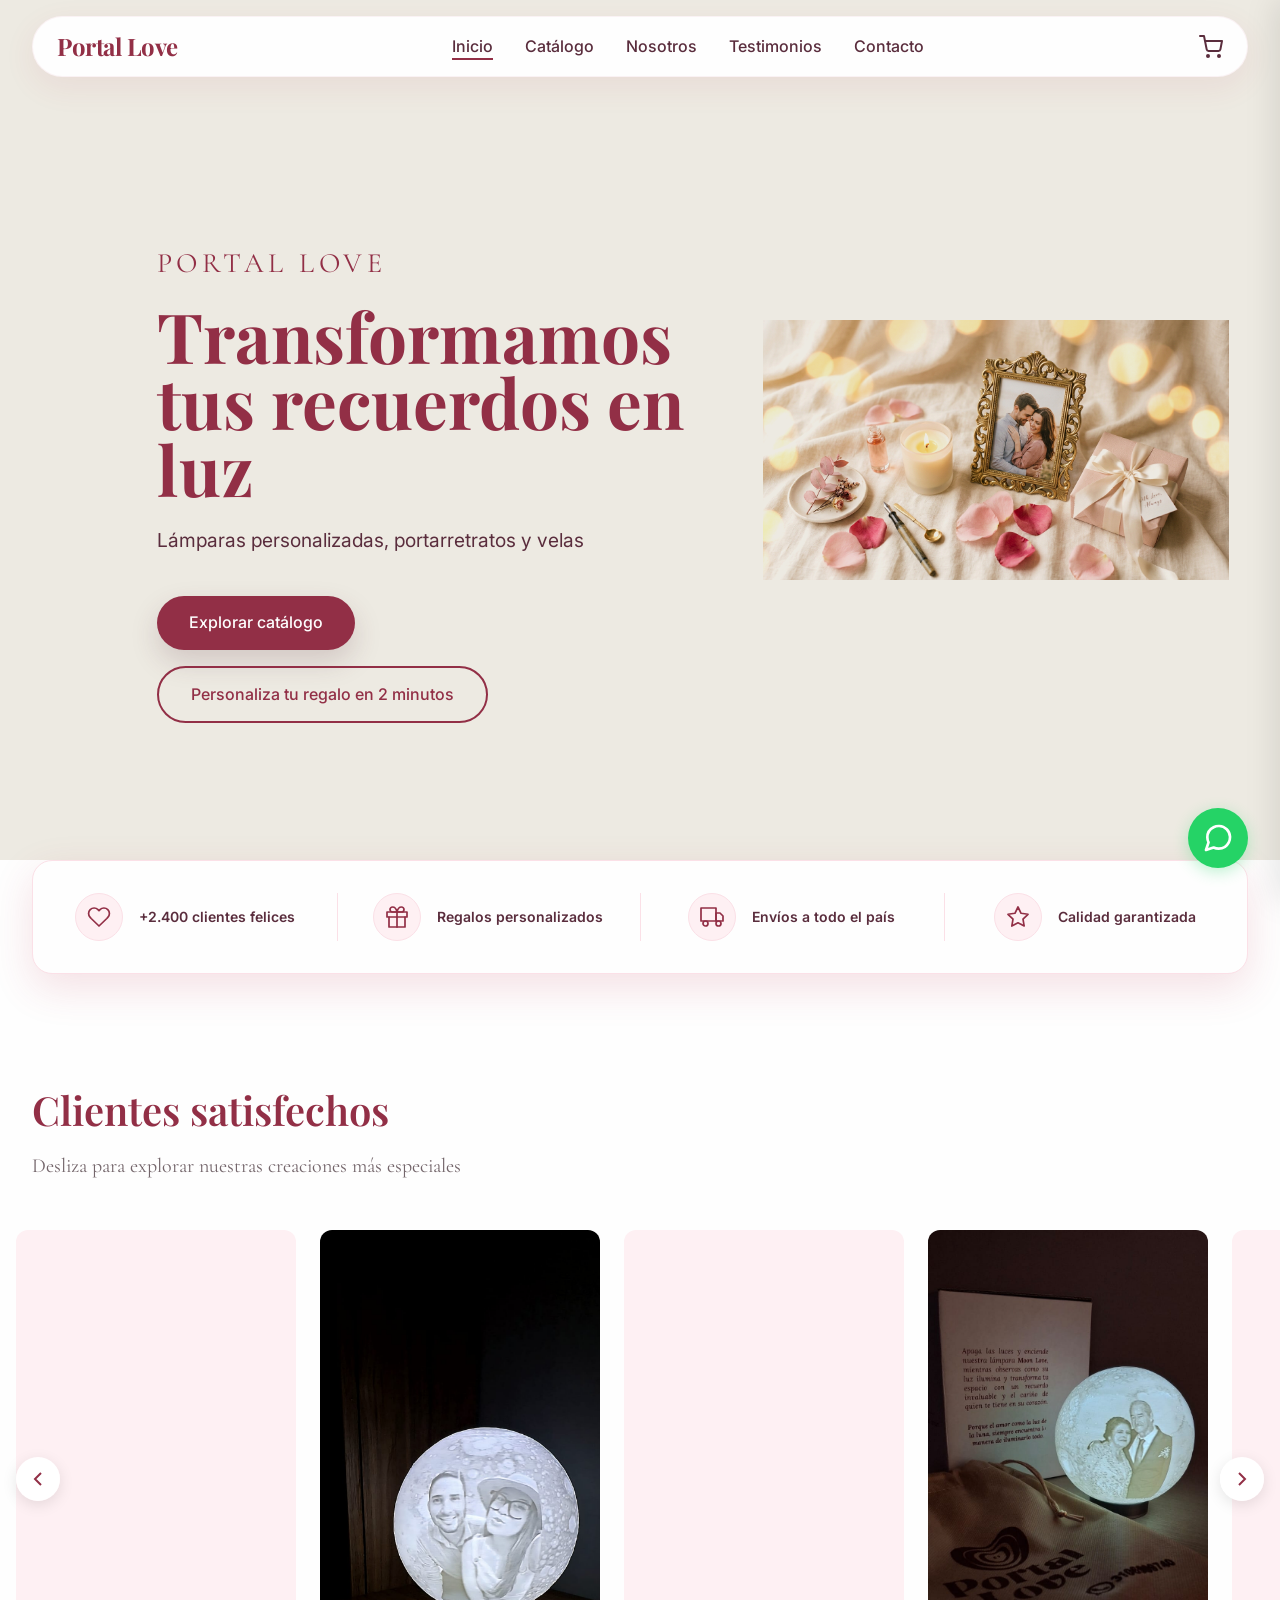
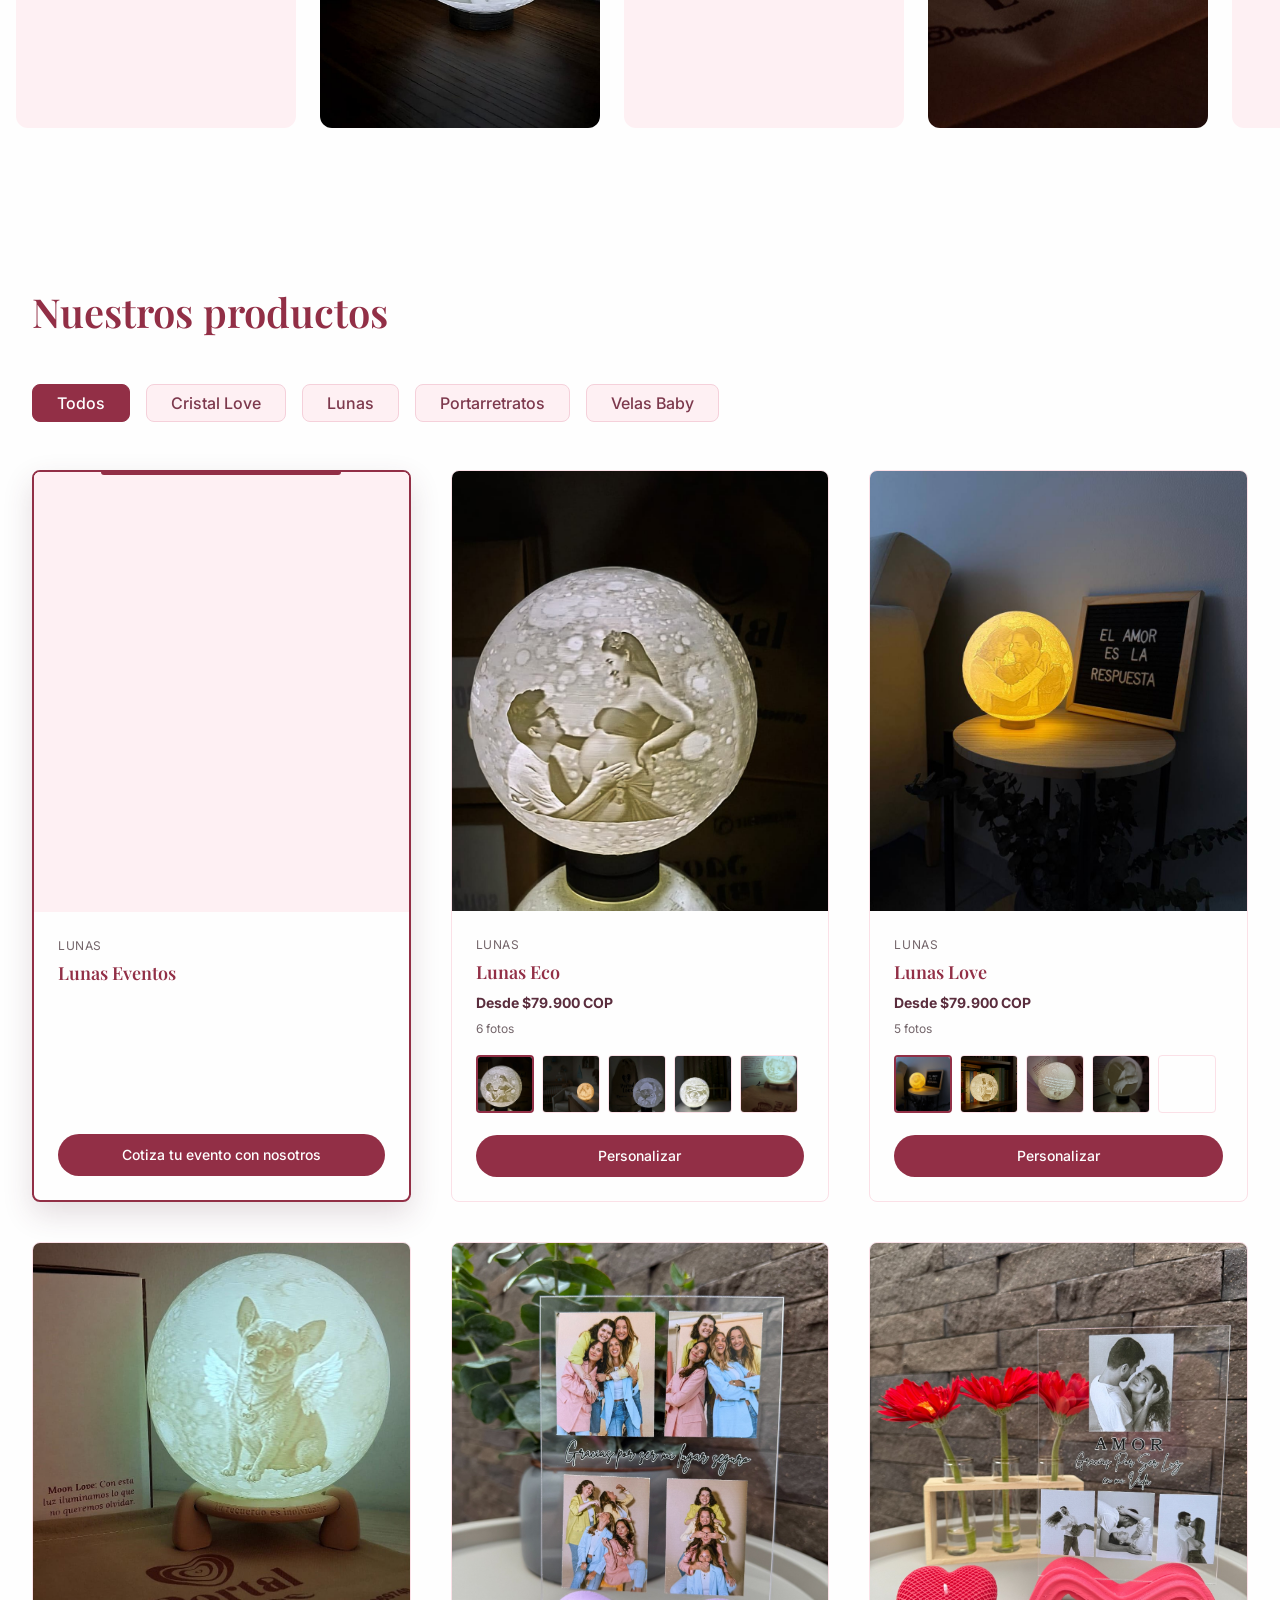
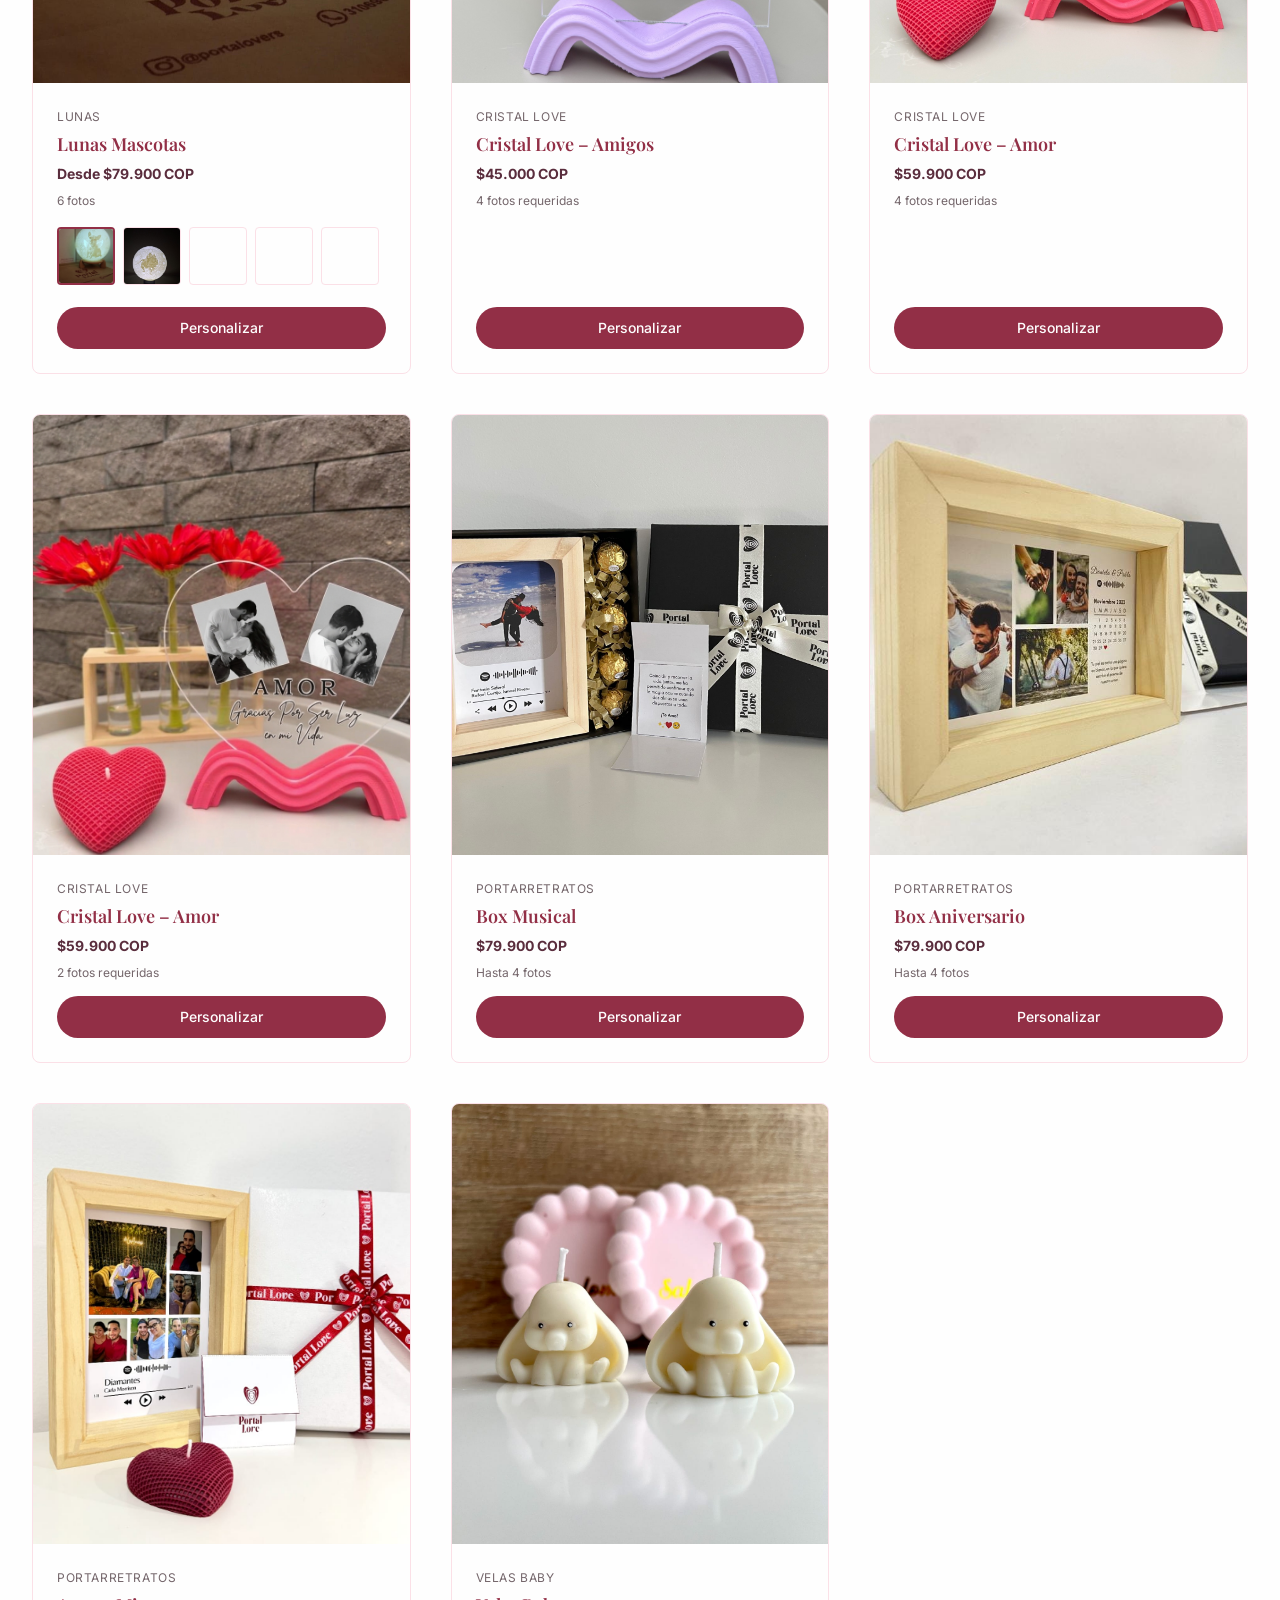
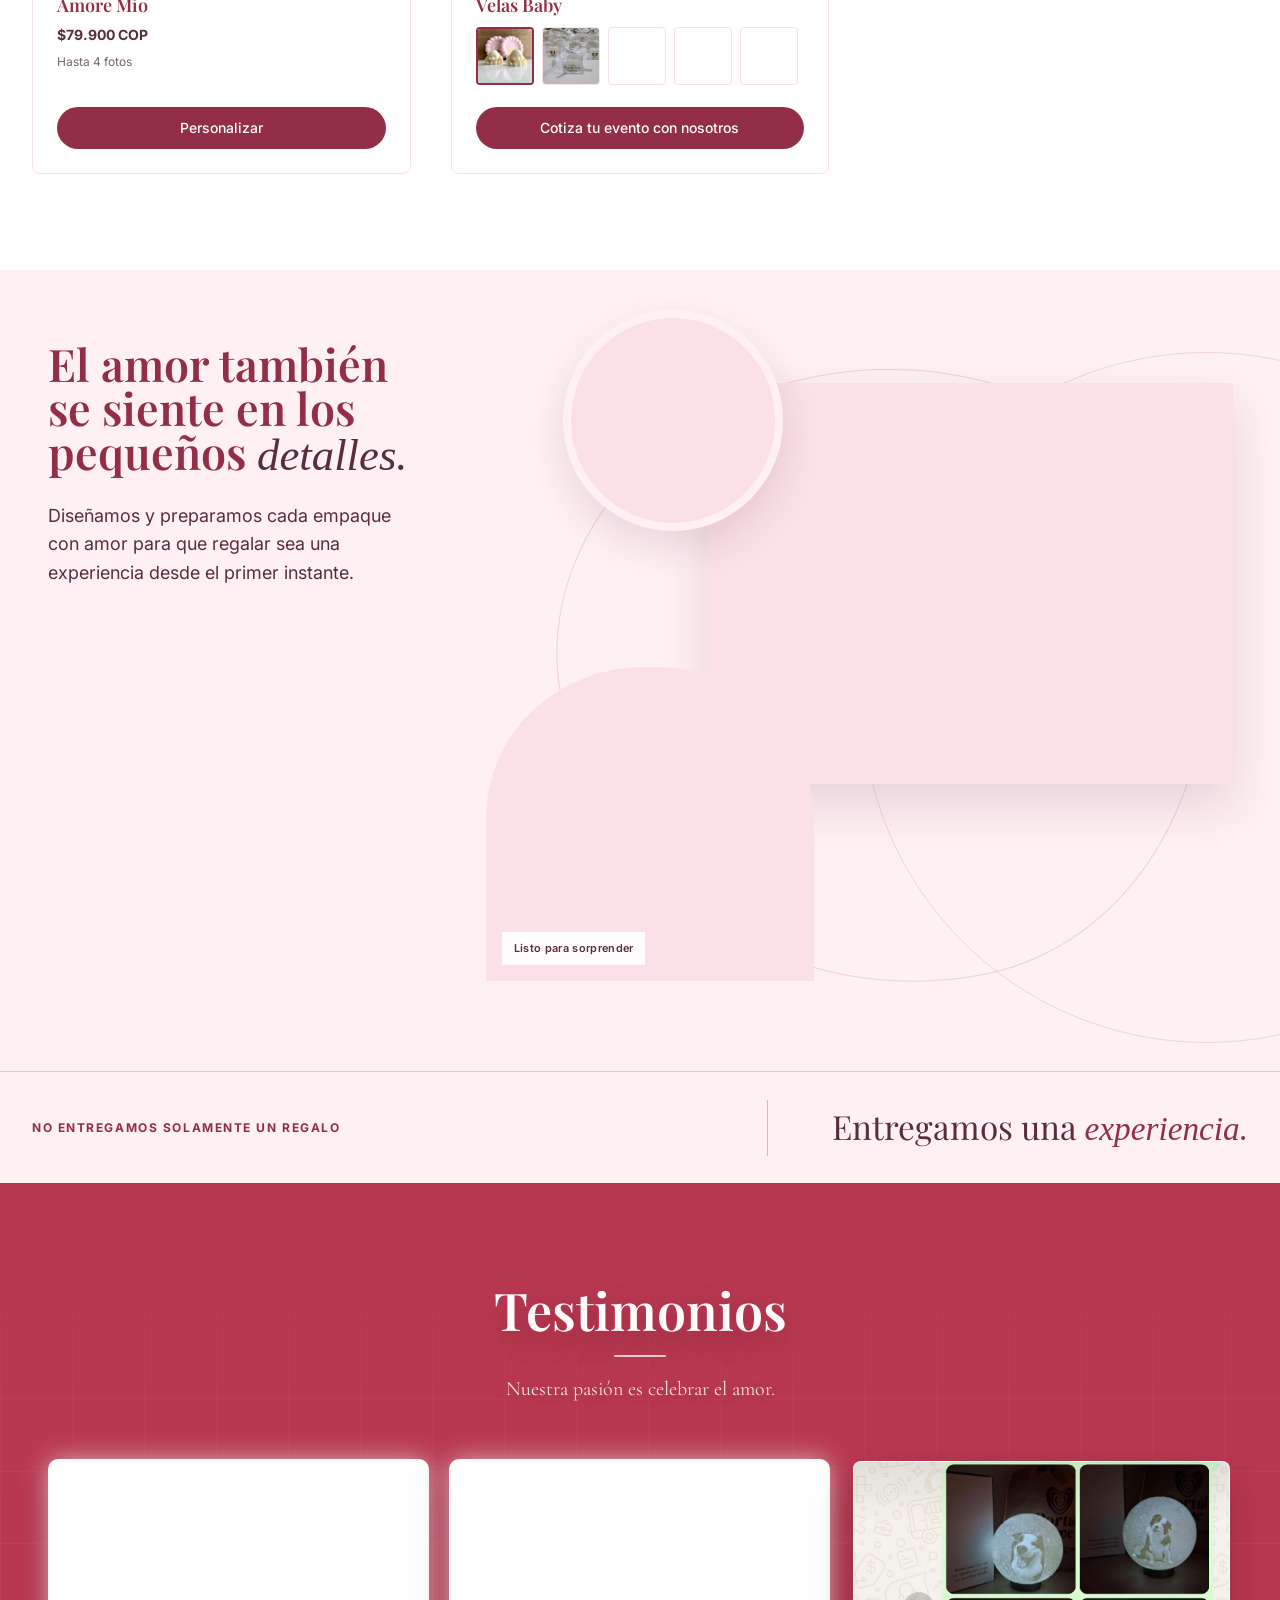
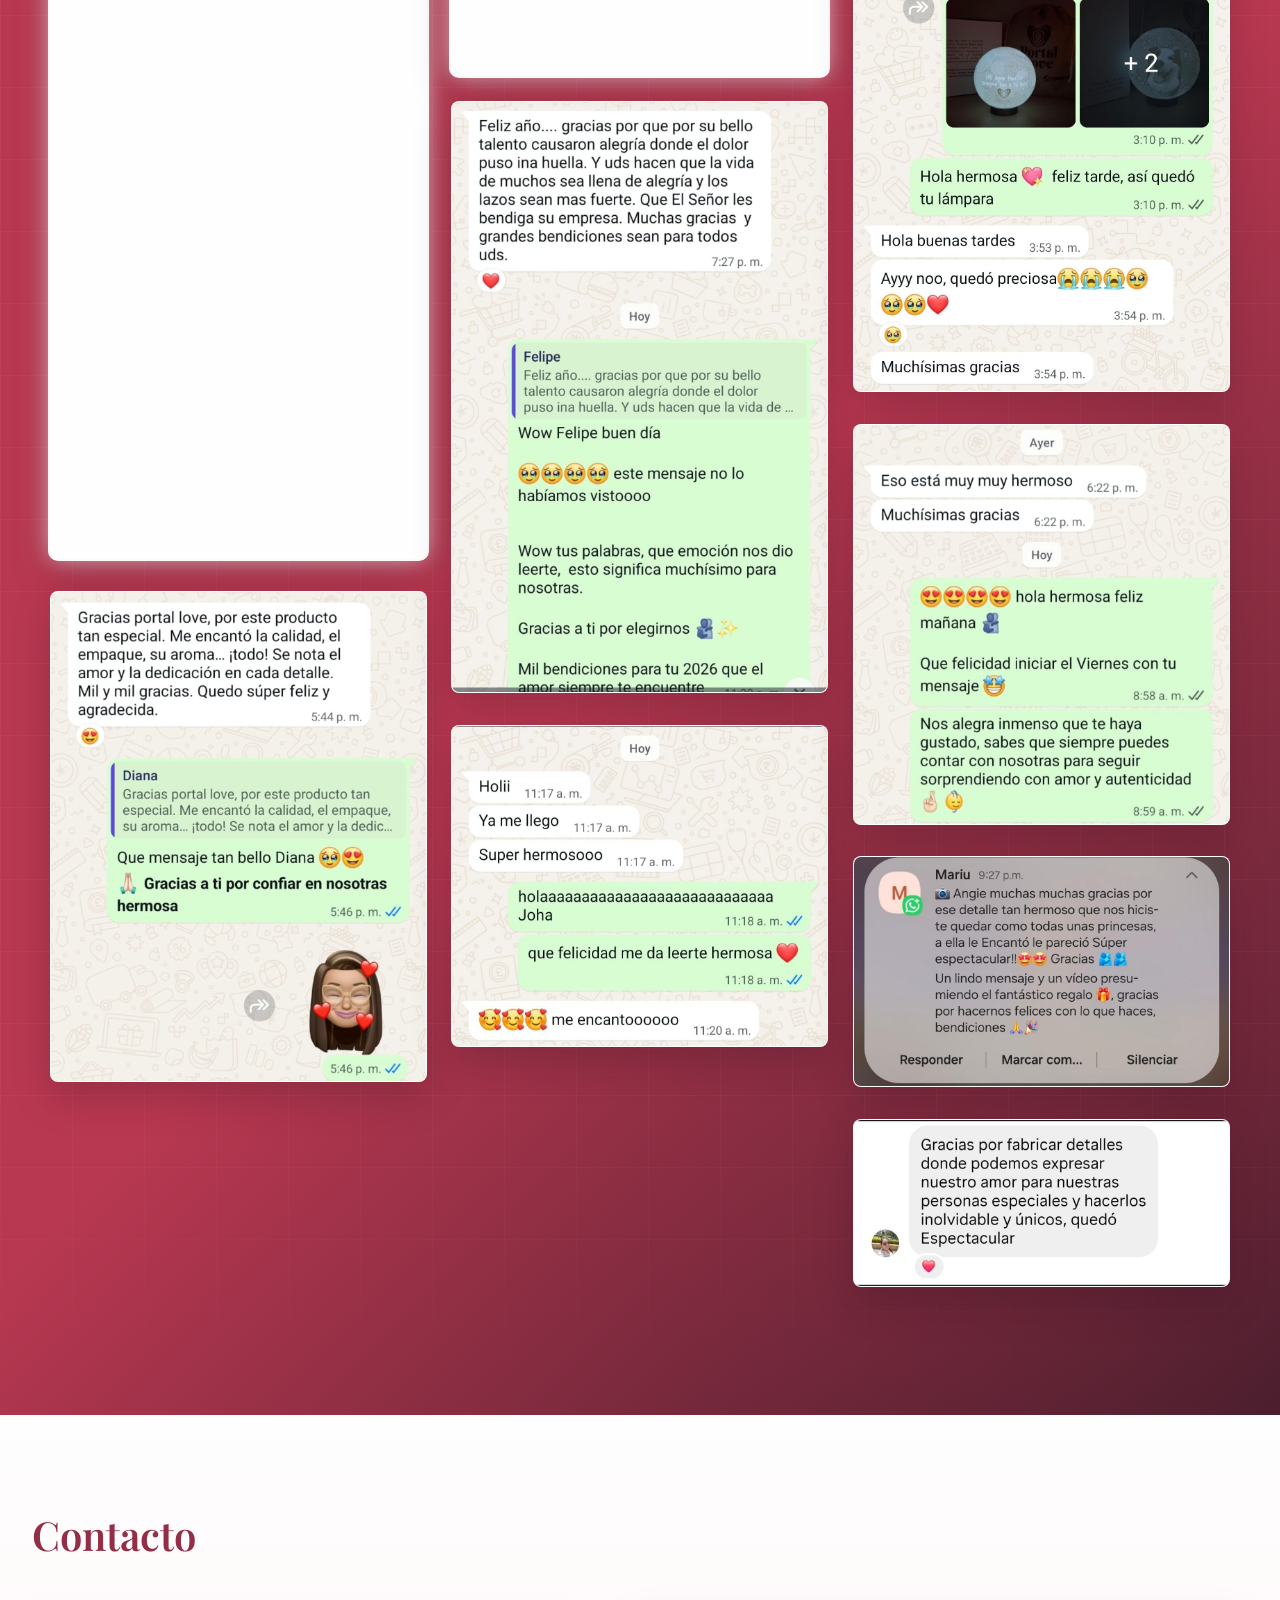
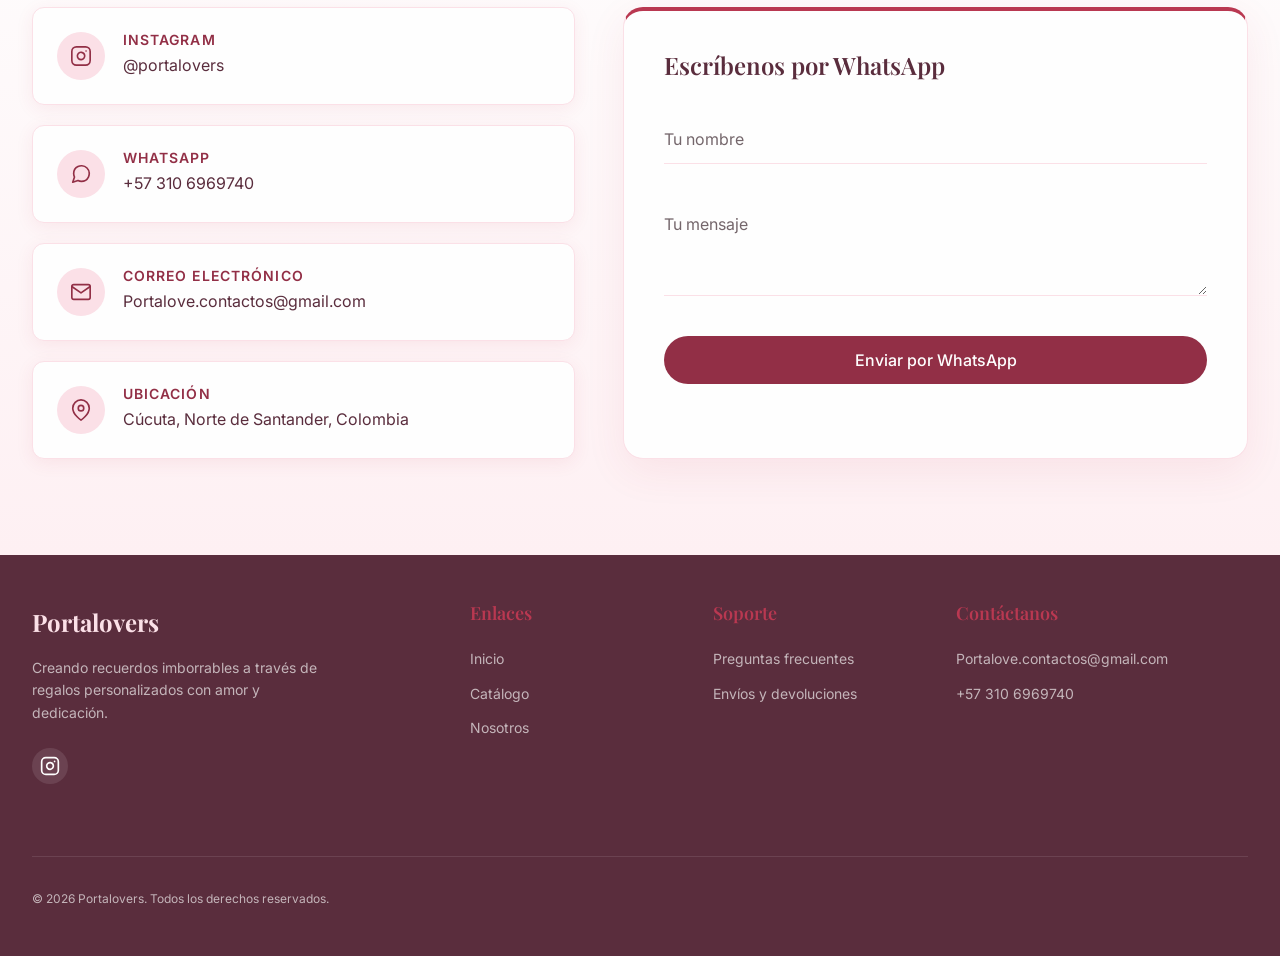
==== commit bea2c558: "Descripcion de los cambios" ====
--- a/personalizar.html
+++ b/personalizar.html
@@ -202,28 +202,6 @@
               </div>
             </section>
 
-            <section class="cristal-step" id="cristalLovePhraseStep" aria-labelledby="cristalLovePhraseTitle">
-              <div class="cristal-step-heading">
-                <span class="step-number" id="cristalLovePhraseStepNumber">6</span>
-                <div><h3 id="cristalLovePhraseTitle">Frase Love</h3><p>Personalización opcional.</p></div>
-              </div>
-              <div class="cristal-love-options" id="cristalLoveOptions">
-                <div class="cristal-choice-grid cristal-mode-choices" role="group" aria-label="Modalidad de Frase Love">
-                  <button class="cristal-choice-card" type="button" data-choice-group="cristal-love-mode" data-value="predeterminada" aria-pressed="false">Elegir frase predeterminada</button>
-                  <button class="cristal-choice-card" type="button" data-choice-group="cristal-love-mode" data-value="personalizada" aria-pressed="false">Escribir una frase personalizada</button>
-                </div>
-                <div class="cristal-choice-grid cristal-love-presets" id="cristalLovePresetChoices" role="group" aria-label="Frases Love predeterminadas" hidden>
-                  <button class="cristal-choice-card" type="button" data-choice-group="cristal-love-preset" data-value="1" aria-pressed="false"><strong>Opción 1</strong><span>Frase pendiente de definir</span></button>
-                  <button class="cristal-choice-card" type="button" data-choice-group="cristal-love-preset" data-value="2" aria-pressed="false"><strong>Opción 2</strong><span>Frase pendiente de definir</span></button>
-                  <button class="cristal-choice-card" type="button" data-choice-group="cristal-love-preset" data-value="3" aria-pressed="false"><strong>Opción 3</strong><span>Frase pendiente de definir</span></button>
-                </div>
-                <div class="cristal-love-custom" id="cristalLoveCustomField" hidden>
-                  <label for="cristalLoveText">Tu frase Love</label>
-                  <input class="song-input cristal-love-input" type="text" id="cristalLoveText" maxlength="30" aria-describedby="cristalLoveCounter" placeholder="Escribe tu frase">
-                  <div class="phrase-counter" id="cristalLoveCounter"><span id="cristalLoveCount">0</span>/30</div>
-                </div>
-              </div>
-            </section>
           </section>
 
           <section class="portrait-customization" id="portraitCustomization" aria-label="Personalización de portarretratos" hidden>
